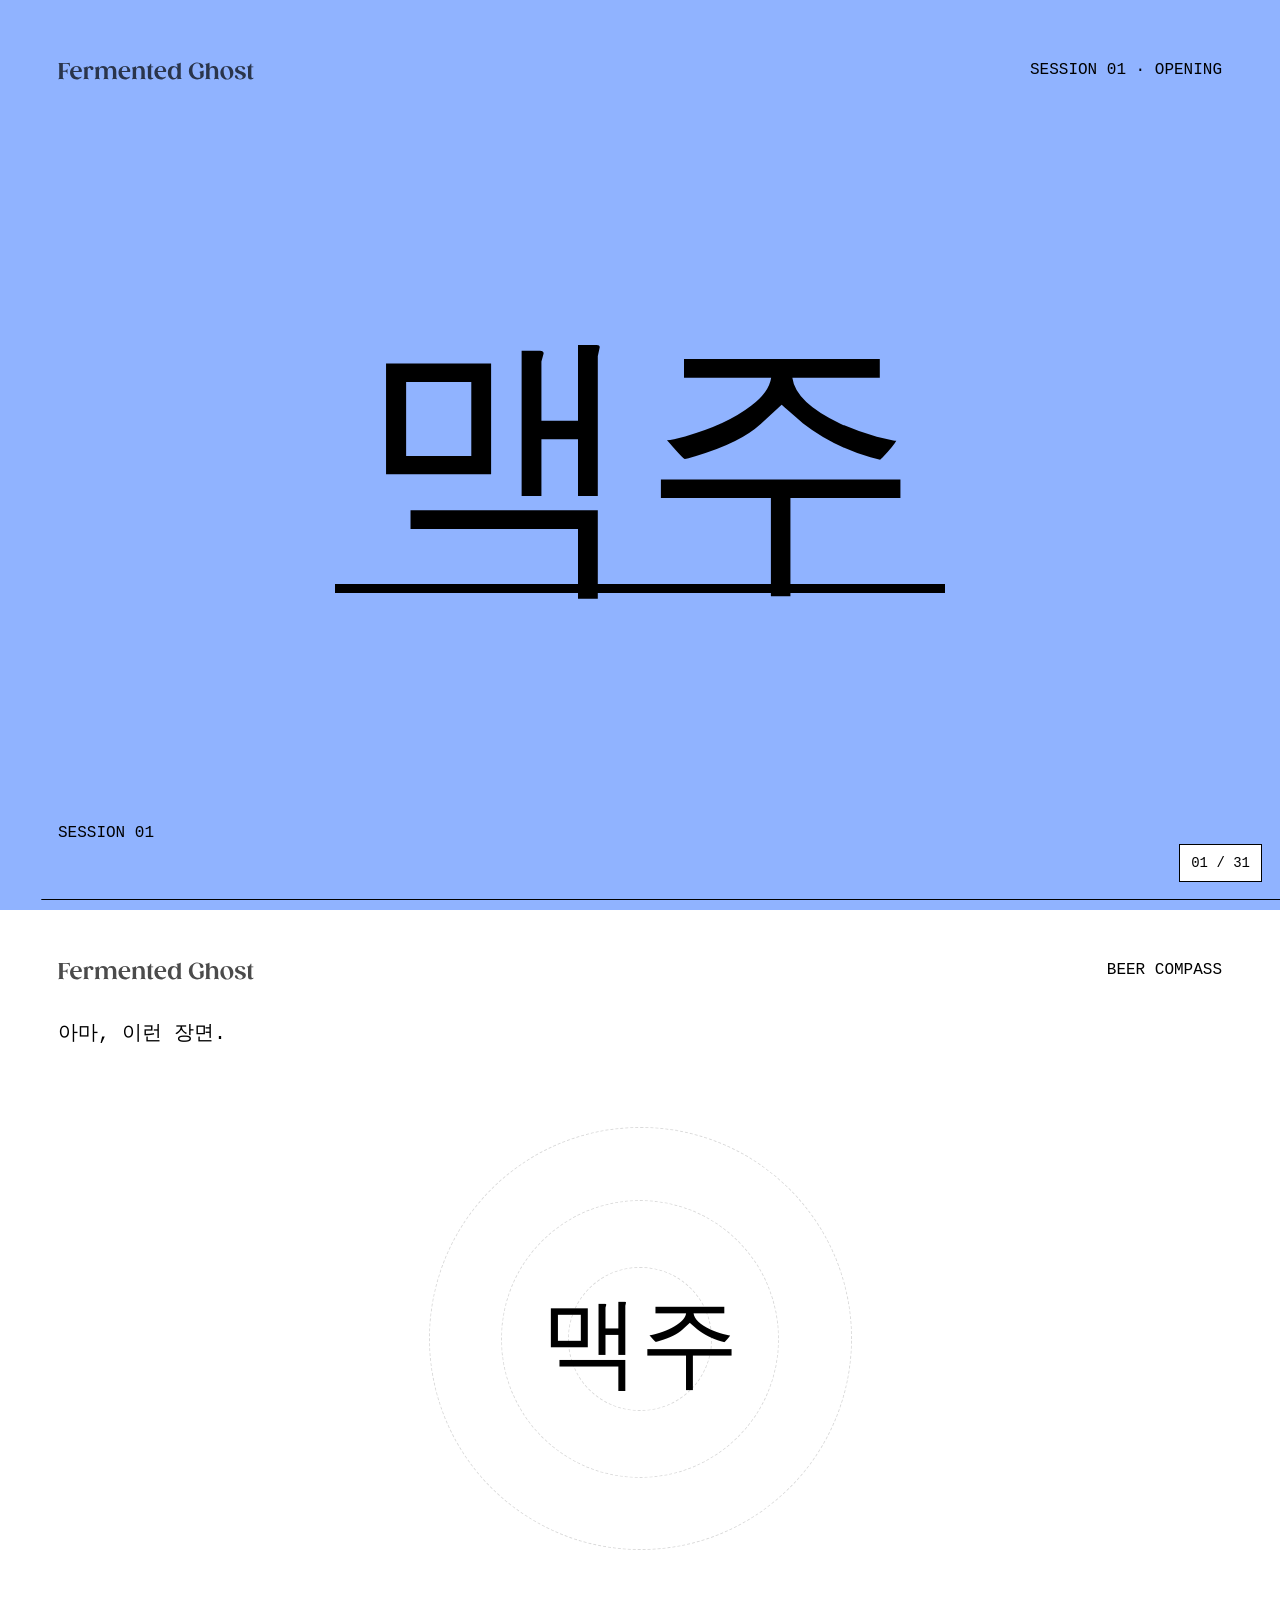
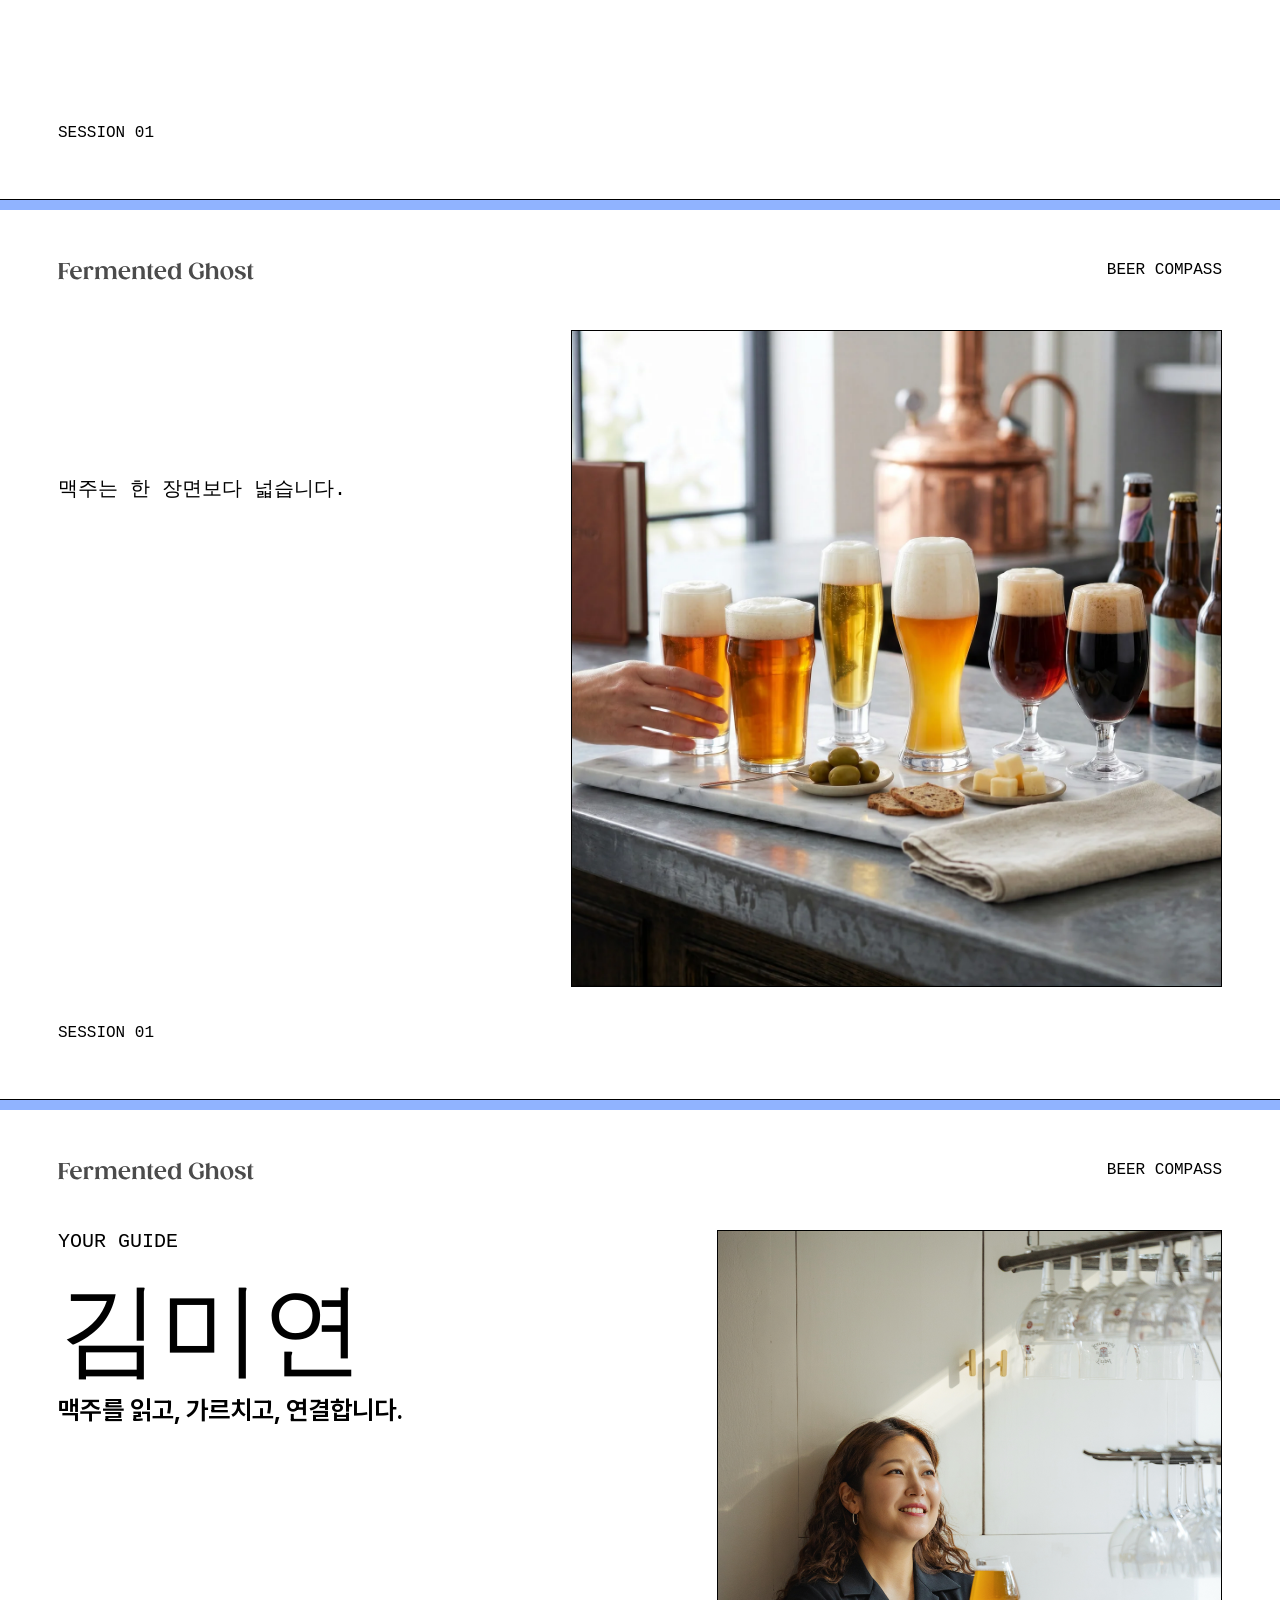
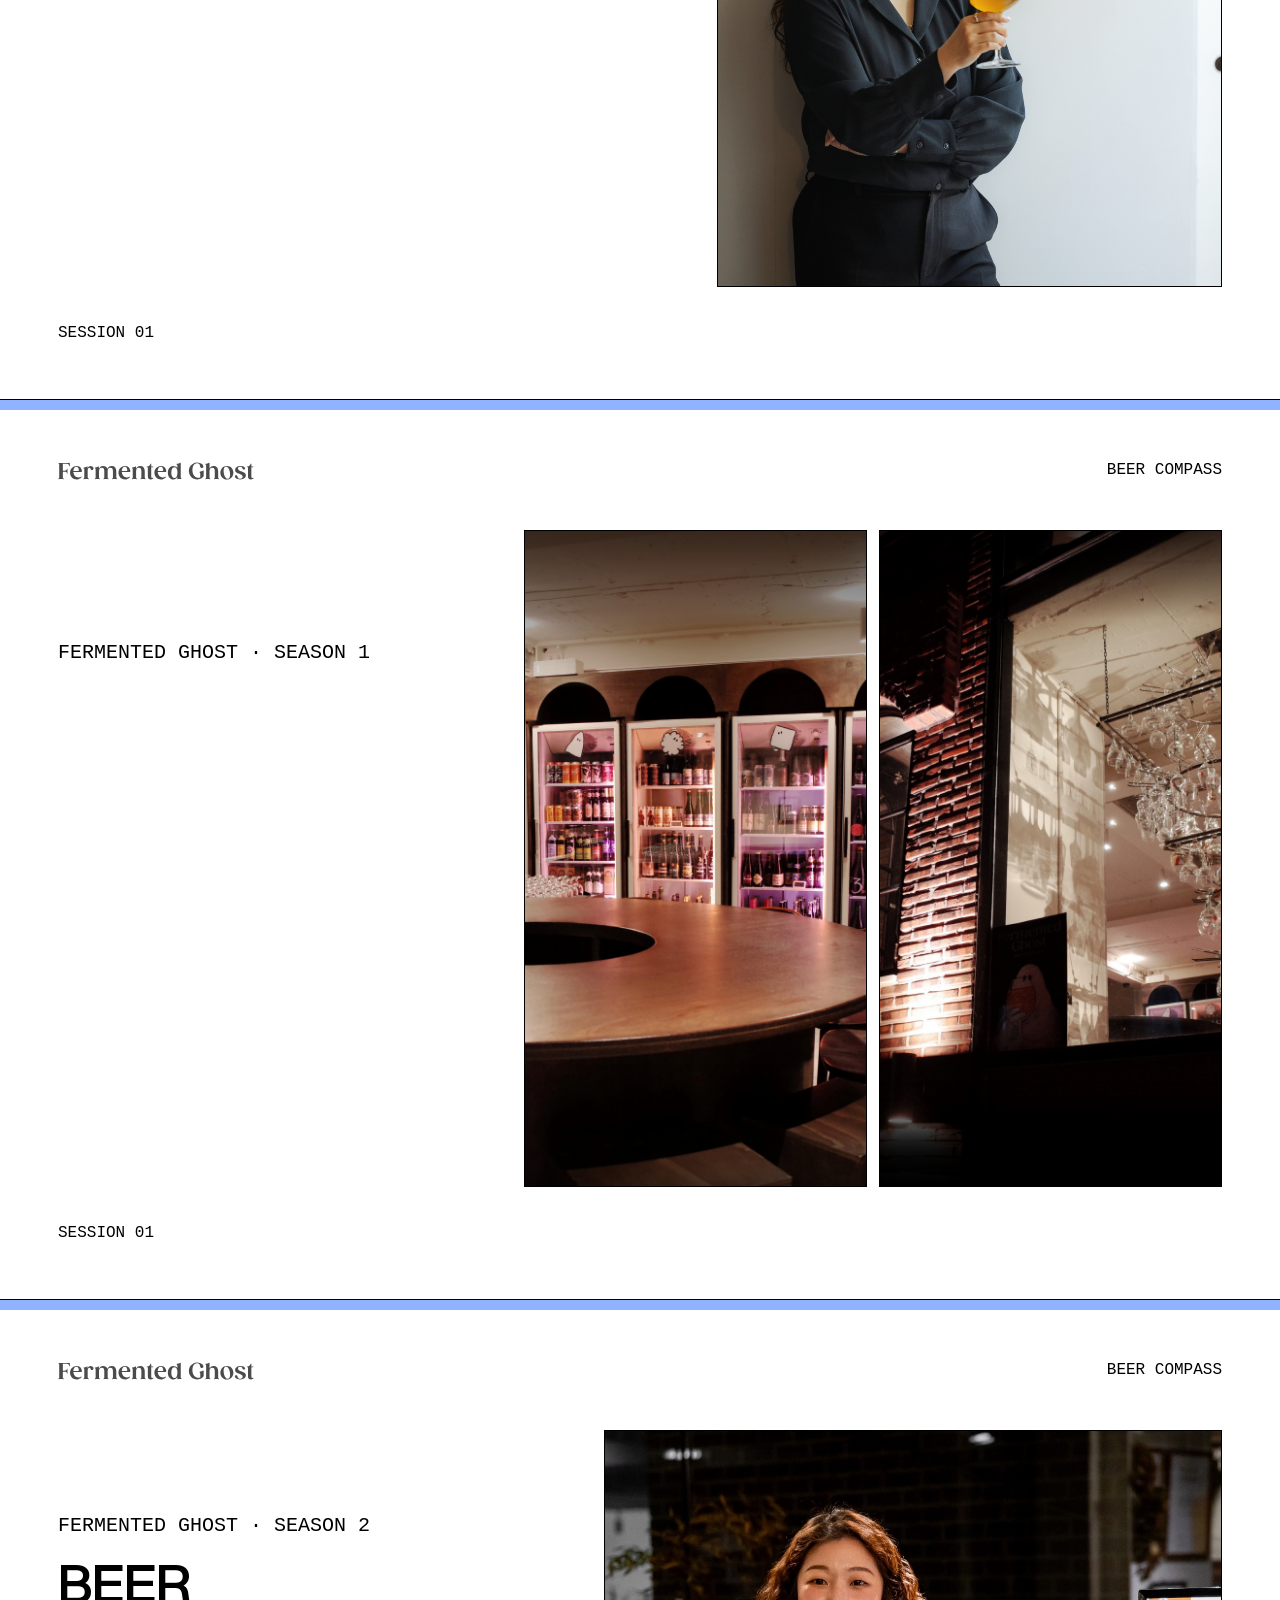
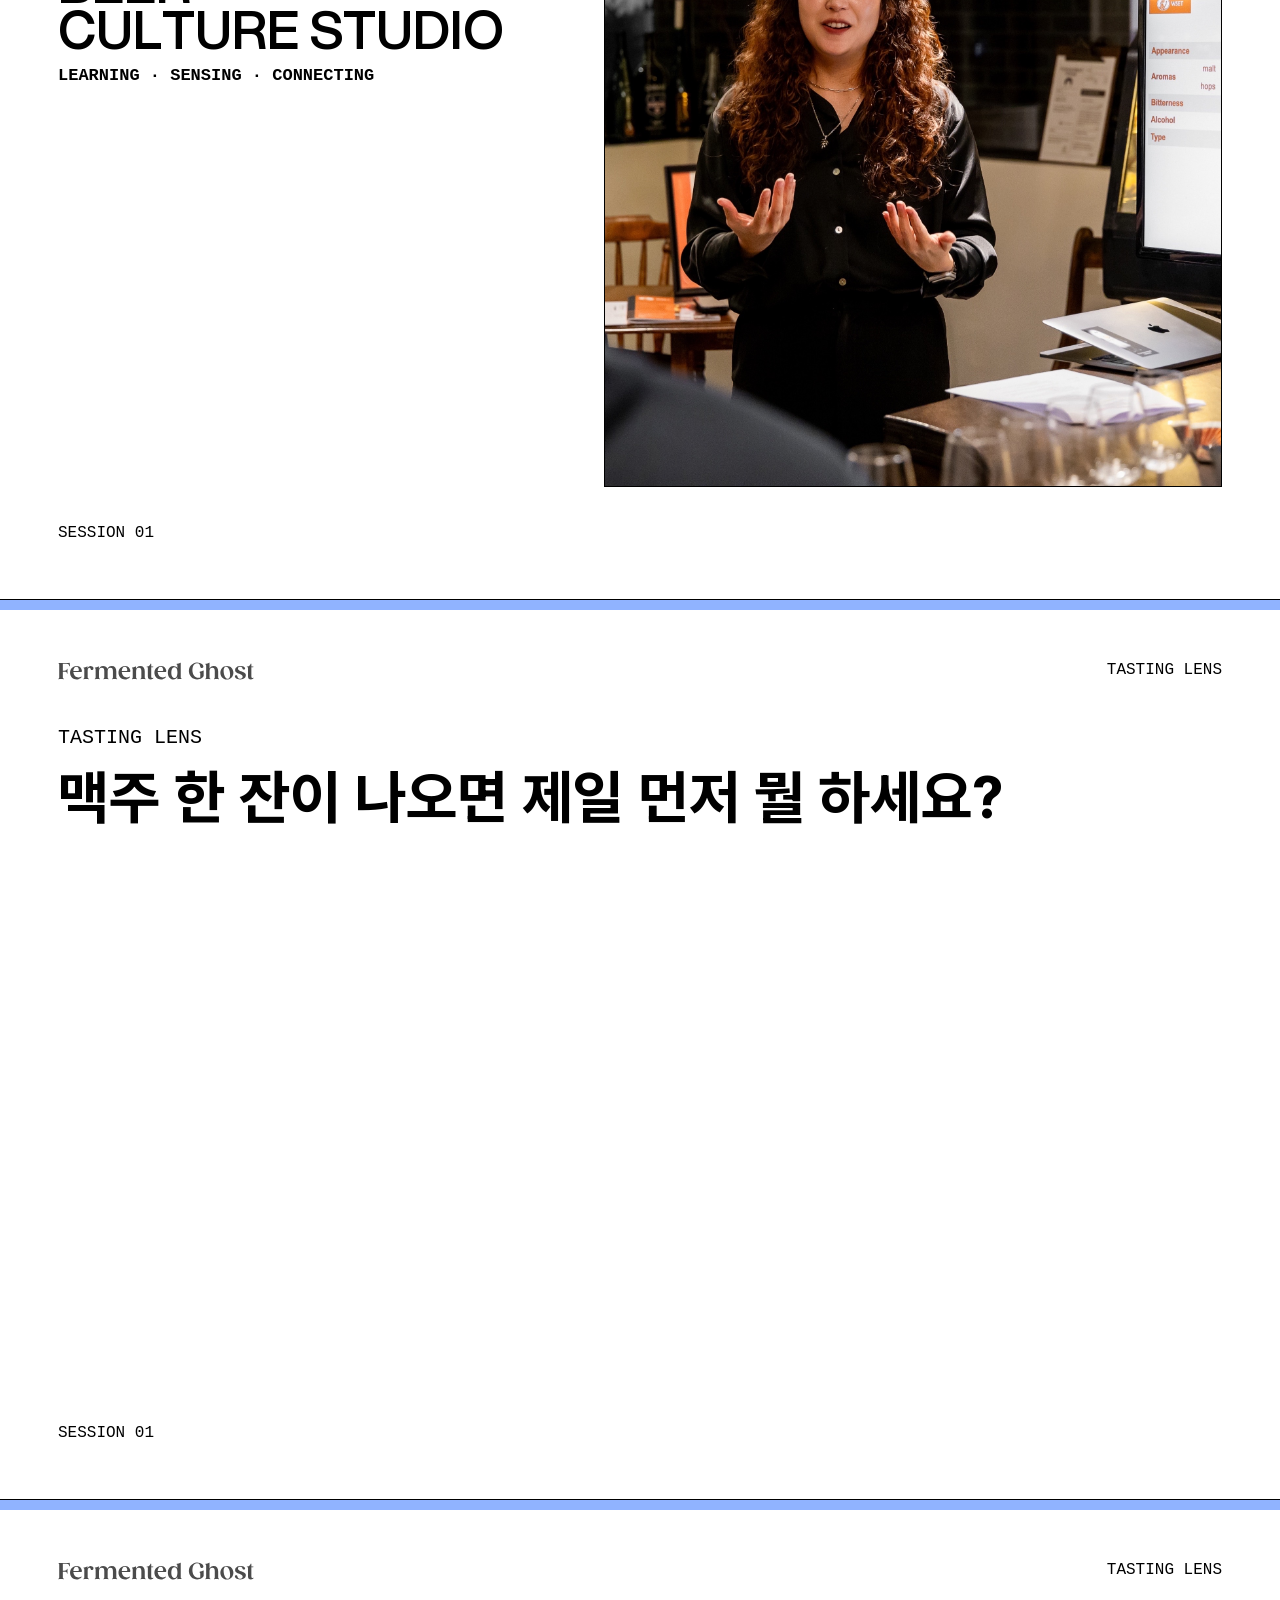
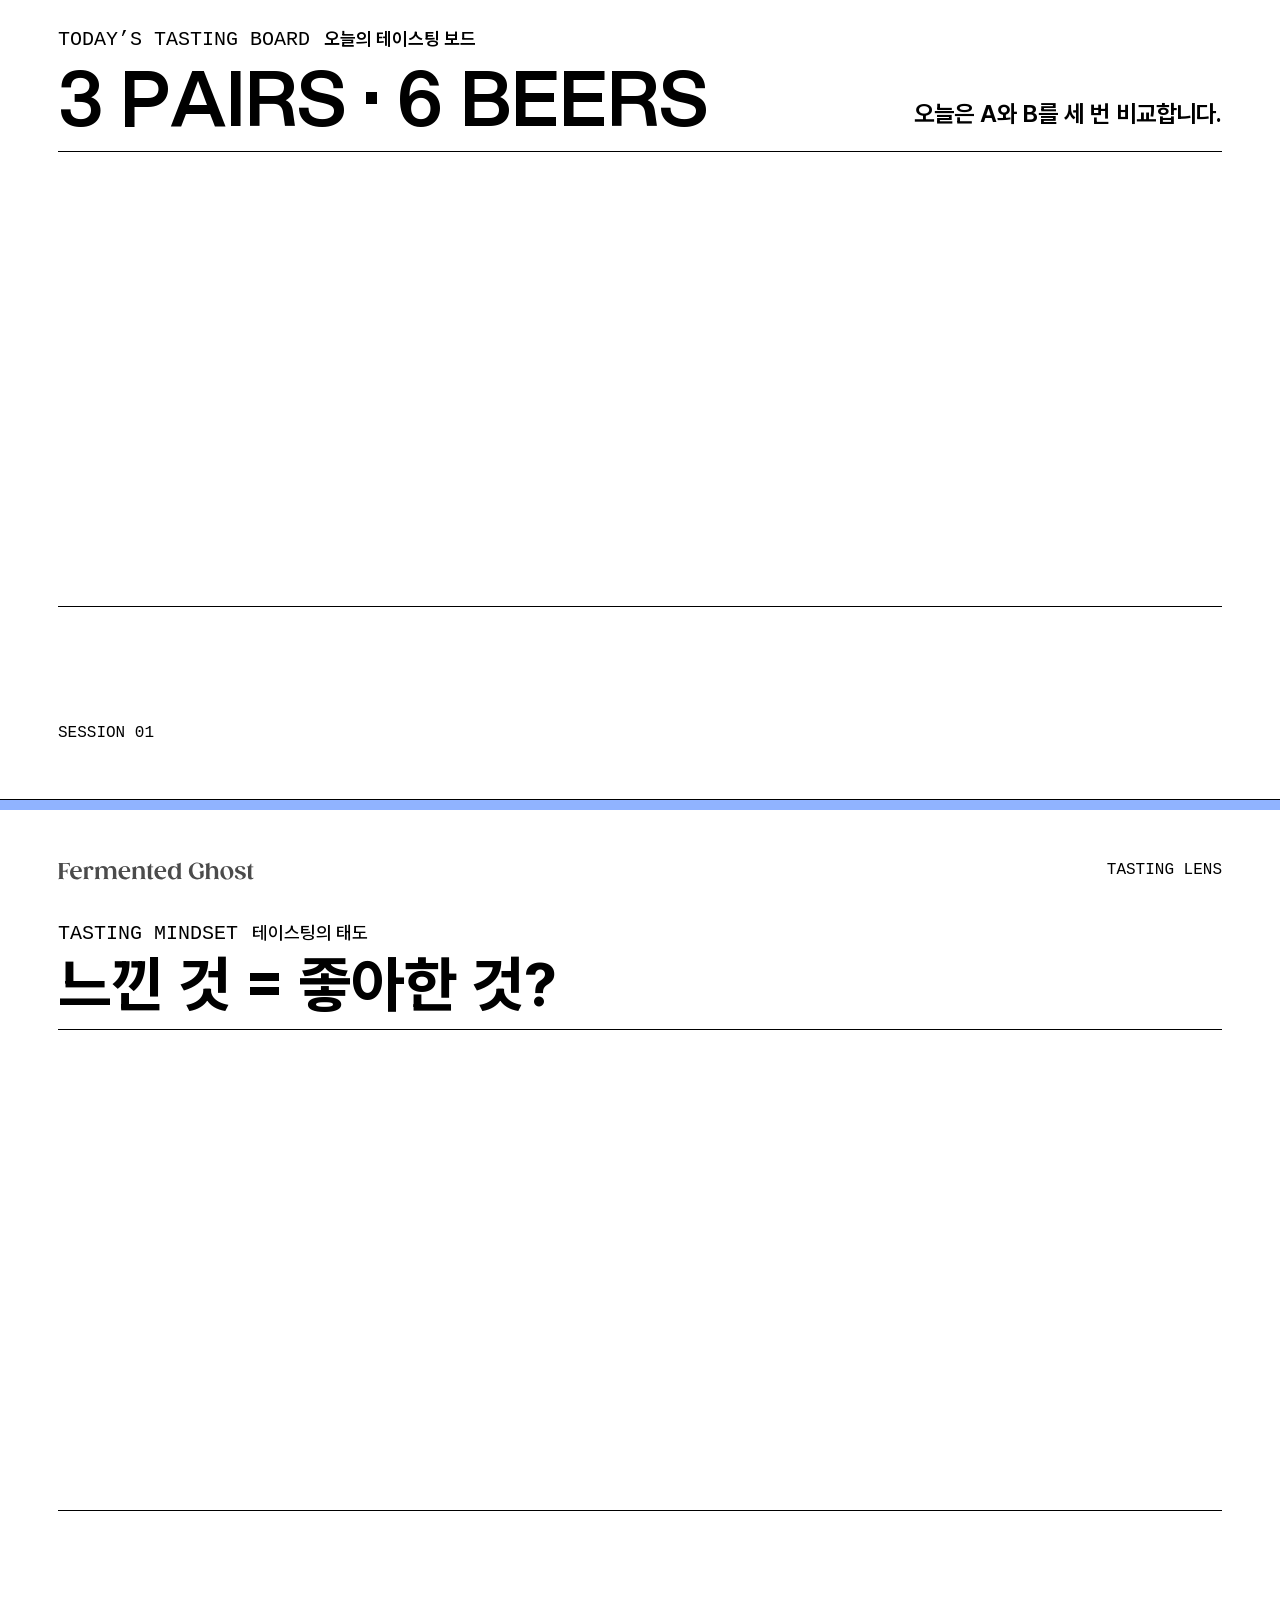
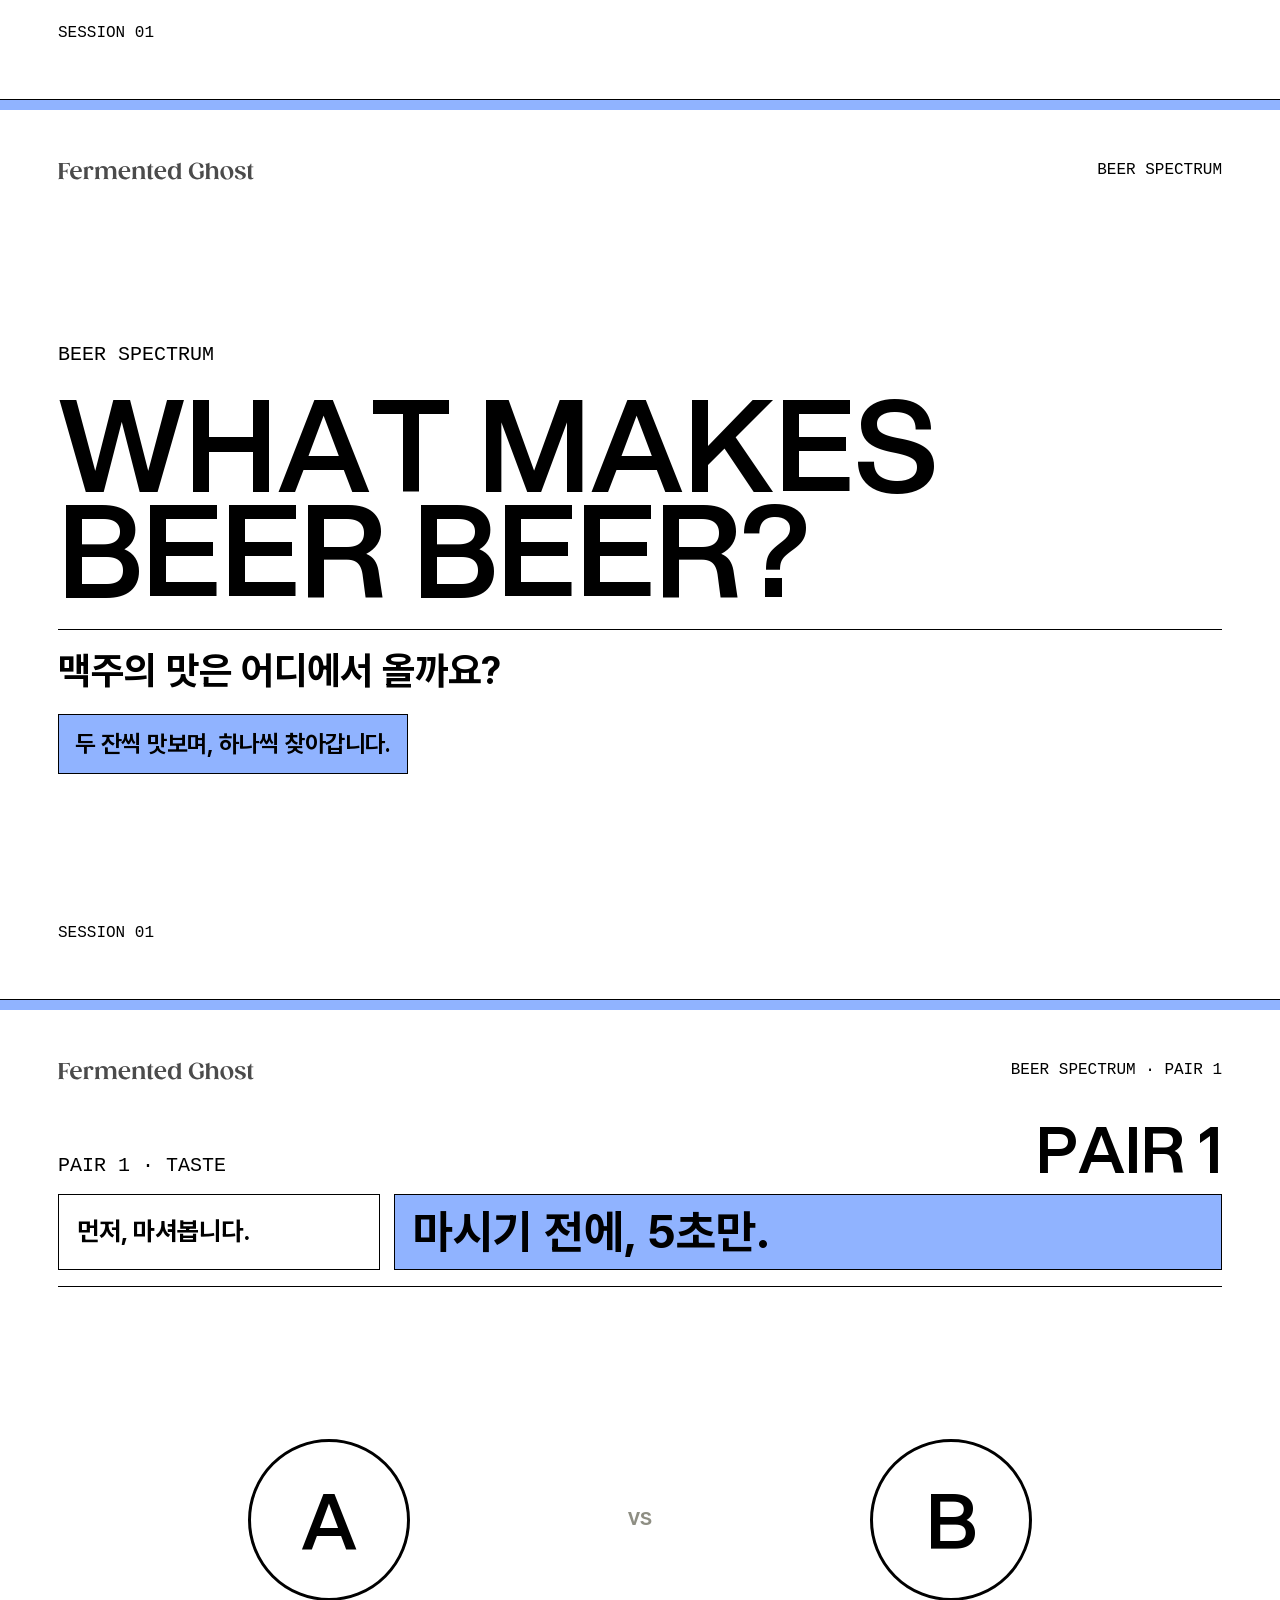
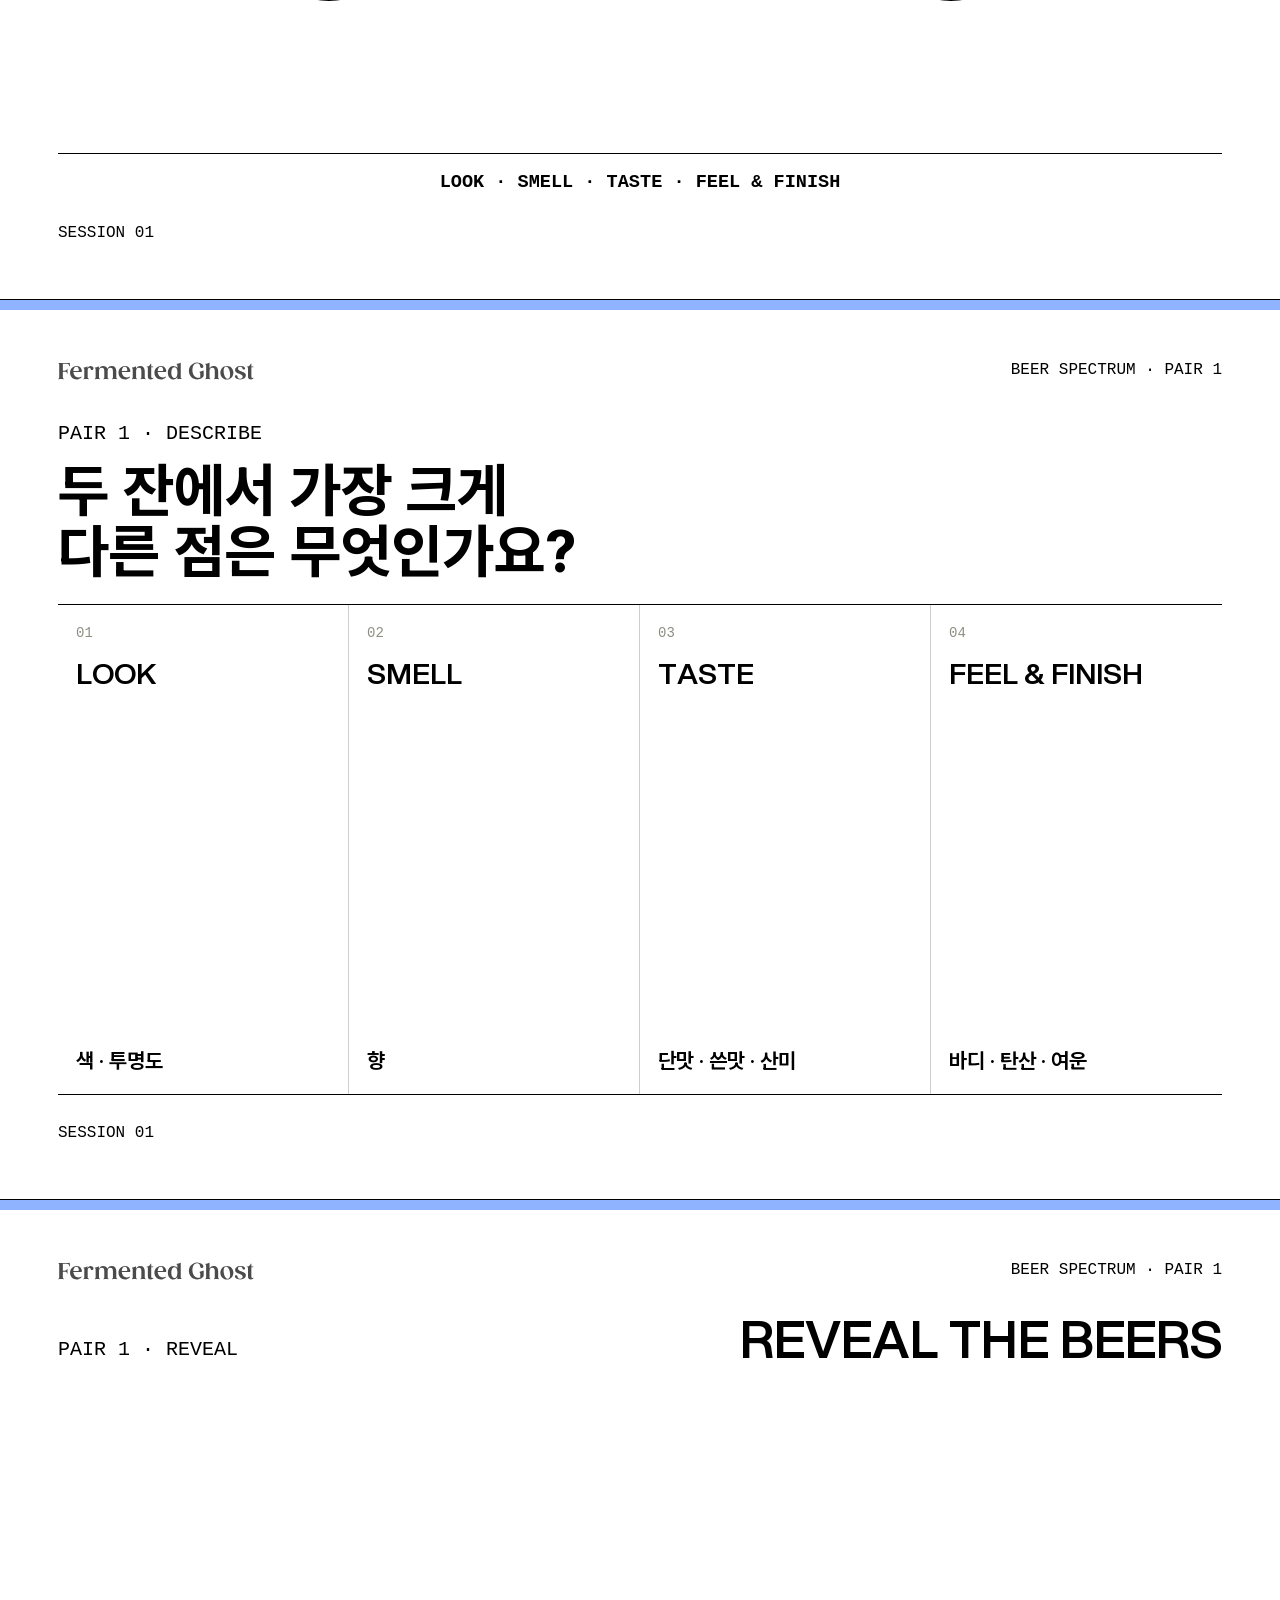
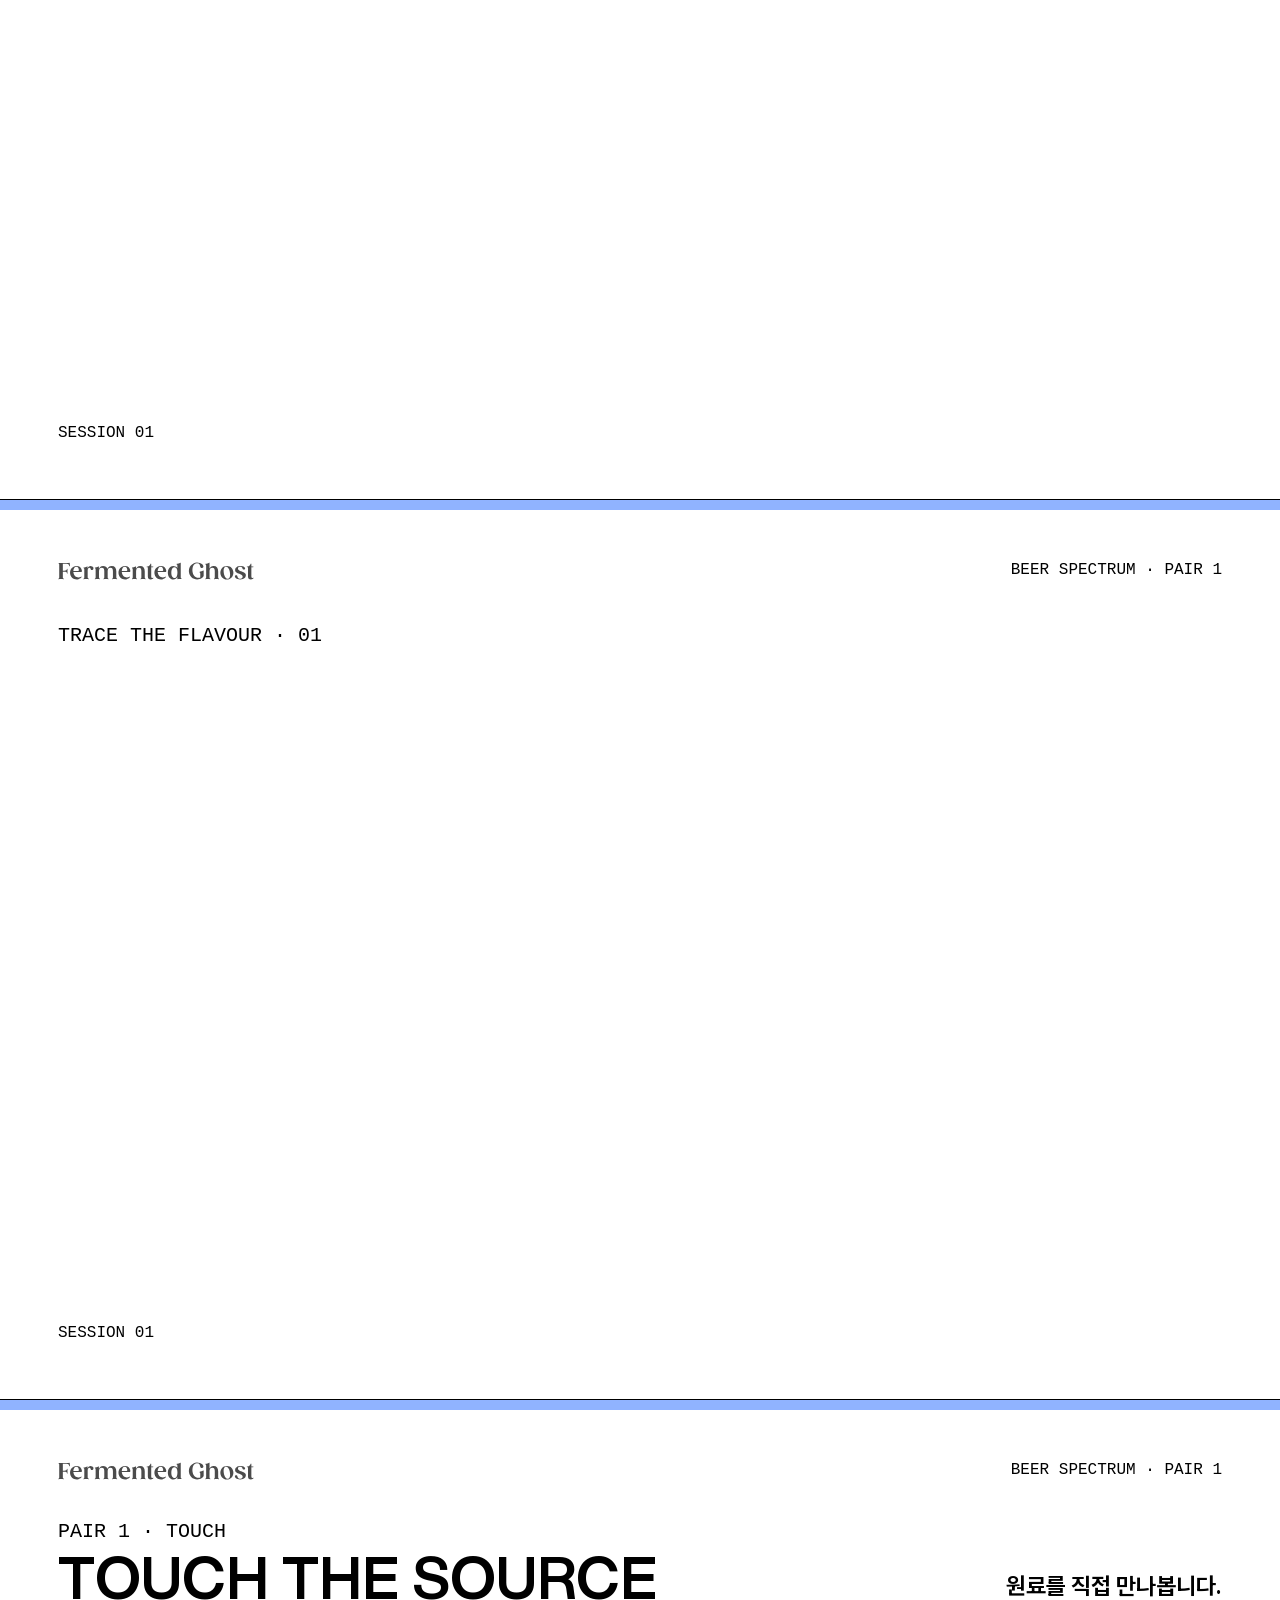
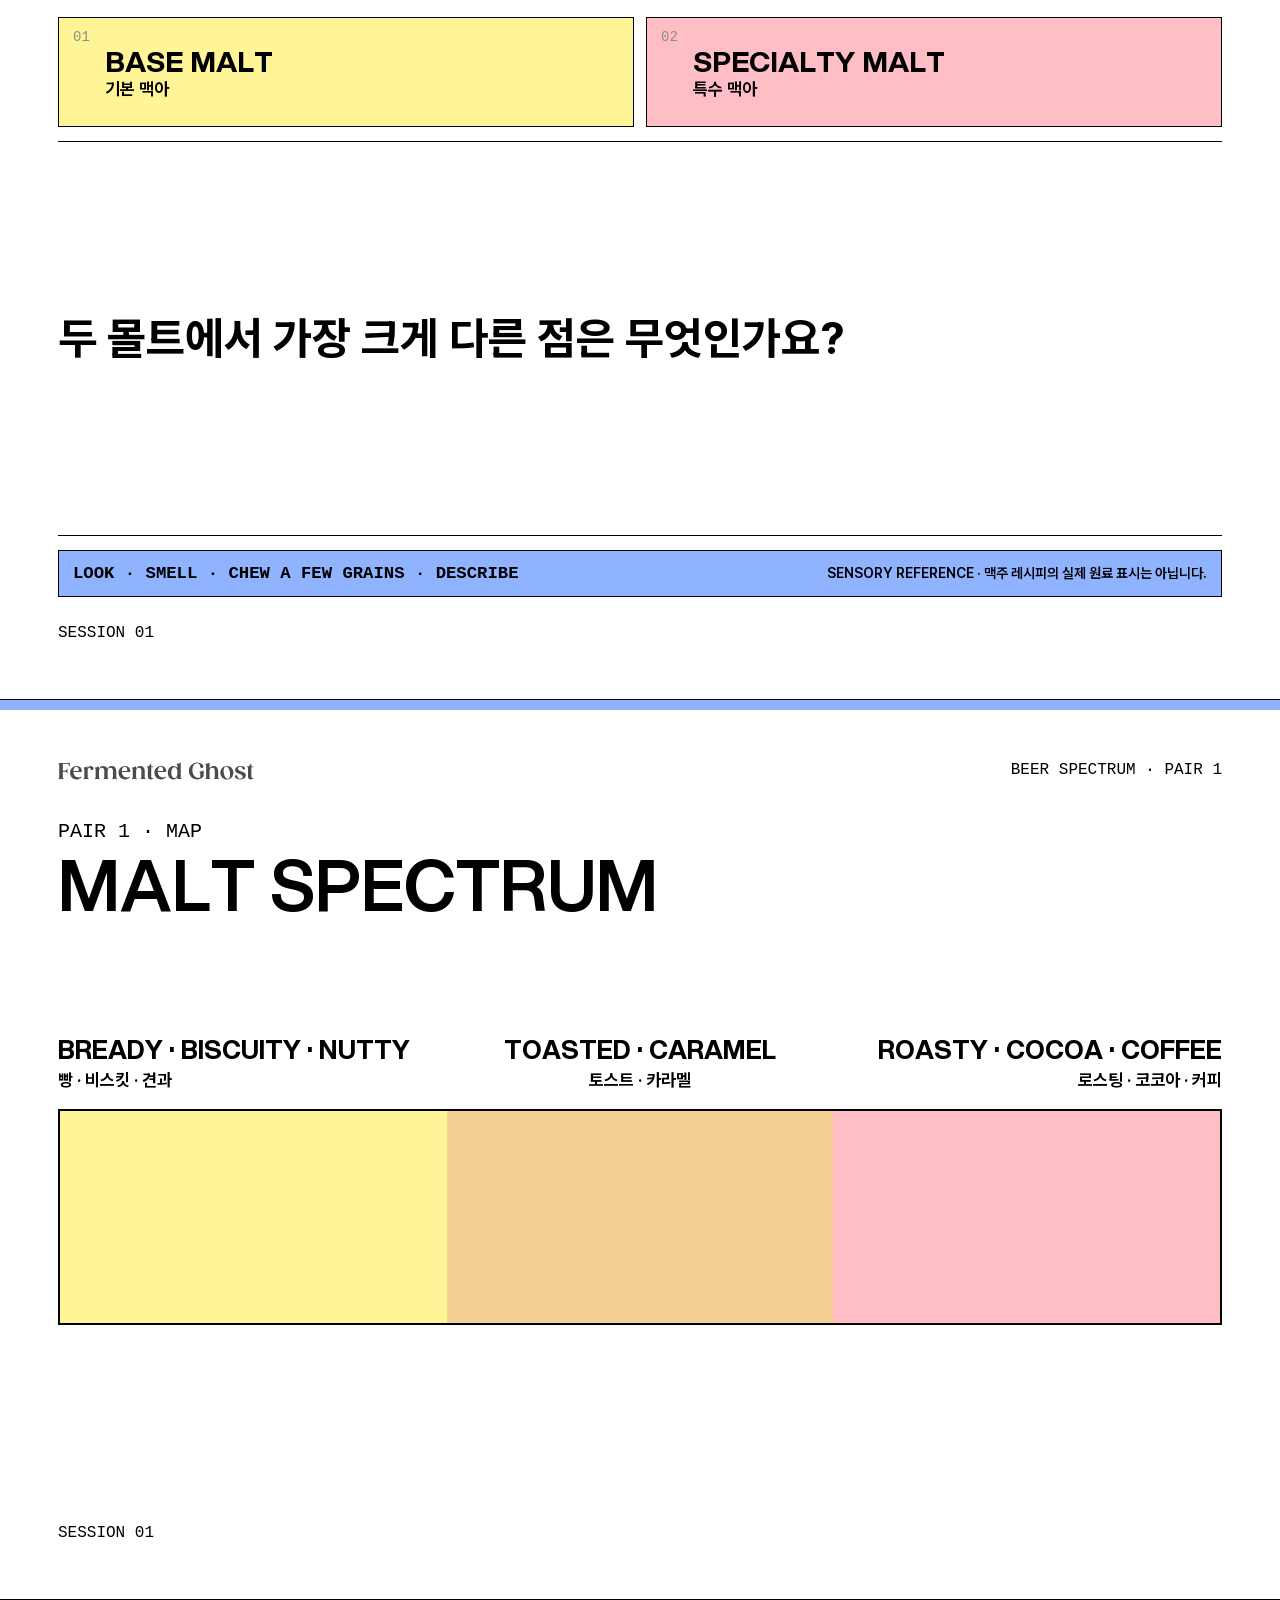
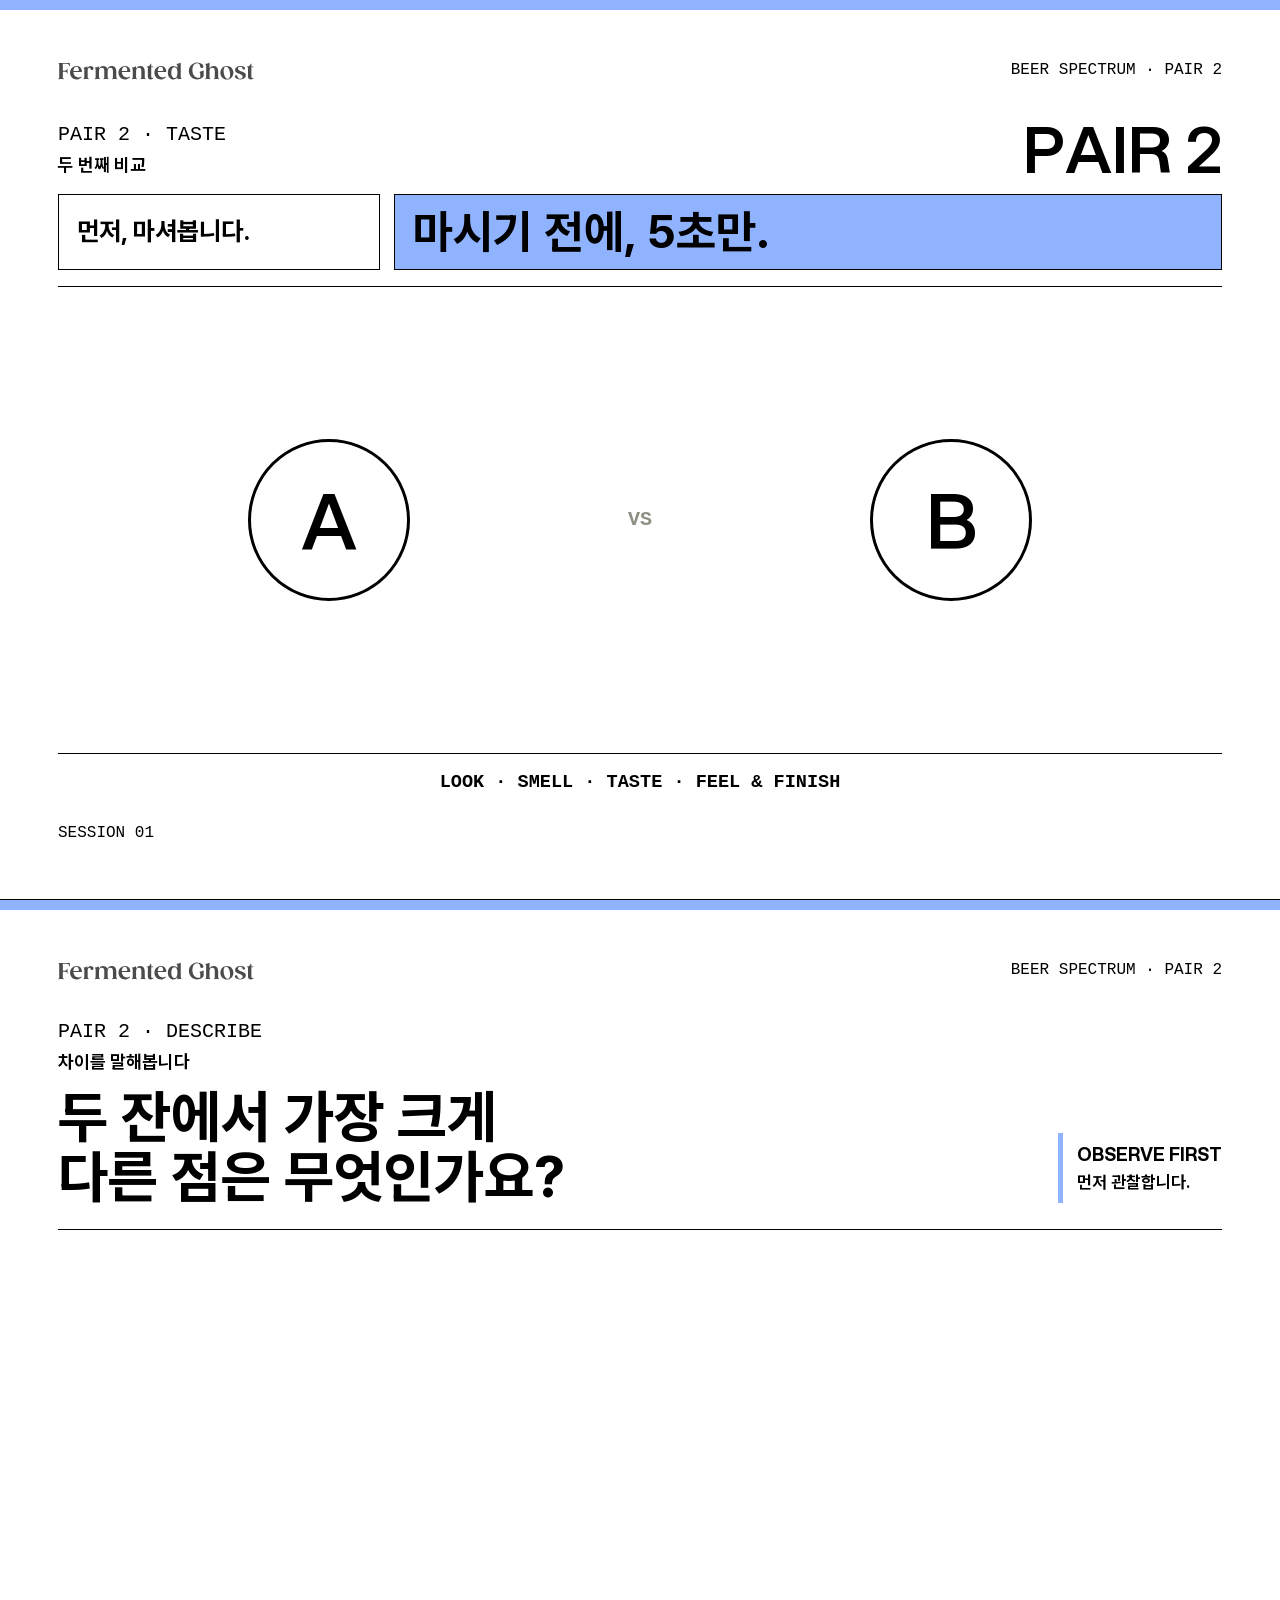
==== polytech-01/index.html @ 95a9b970 "Publish Polytech Session 01 slides" ====
<!doctype html>
<html lang="ko">
  <head>
    <meta charset="utf-8">
    <meta name="viewport" content="width=device-width, initial-scale=1">
    <title>Session 01 Beer Compass</title>
    <link rel="stylesheet" href="../polytech-assets/slides.css?v=20260823-36">
  </head>
  <body style="--slide-accent: var(--culture-bacteria-blue); --slide-soft: var(--culture-pale-lab-blue);">
    <main class="deck-shell">
      <section class="slide cold-open-slide" id="S01" aria-label="맥주 — Session 1 cold open">
        <header class="slide-header">
          <span class="slide-brand">Fermented Ghost</span>
          <span>Session 01 · Opening</span>
        </header>
        <div class="slide-body cold-open-layout">
          <h1 class="type-display cold-open-word">맥주</h1>
        </div>
        <footer class="slide-footer">
          <span>Session 01</span>
        </footer>
      </section>

      <section class="slide association-map-slide" id="S02" data-sequence-reveal data-reveal-count="4">
        <header class="slide-header">
          <span class="slide-brand">Fermented Ghost</span>
          <span>Beer Compass</span>
        </header>
        <div class="slide-body association-map-layout">
          <p class="eyebrow">아마, 이런 장면.</p>
          <div class="association-map" role="group" aria-label="익숙한 맥주의 연상 지도">
            <div class="association-boundary" aria-hidden="true"></div>
            <strong class="association-center">맥주</strong>
            <span class="association-word word-weight-5 word-ring-1 word-position-1-1" data-reveal-step="1">차갑다</span>
            <span class="association-word word-weight-5 word-ring-1 word-position-1-2" data-reveal-step="1">황금색</span>
            <span class="association-word word-weight-5 word-ring-1 word-position-1-3" data-reveal-step="1">투명하다</span>
            <span class="association-word word-weight-3 word-ring-2 word-position-2-1" data-reveal-step="2">시원하다</span>
            <span class="association-word word-weight-3 word-ring-2 word-position-2-2" data-reveal-step="2">거품</span>
            <span class="association-word word-weight-3 word-ring-2 word-position-2-3" data-reveal-step="2">치킨</span>
            <span class="association-word word-weight-3 word-ring-2 word-position-2-4" data-reveal-step="2">회식</span>
            <span class="association-word word-weight-3 word-ring-2 word-position-2-5" data-reveal-step="2">건배</span>
            <span class="association-word word-weight-1 word-ring-3 word-position-3-1" data-reveal-step="3">여름밤</span>
            <span class="association-word word-weight-1 word-ring-3 word-position-3-2" data-reveal-step="3">퇴근 후</span>
            <span class="association-word word-weight-1 word-ring-3 word-position-3-3" data-reveal-step="3">친구</span>
            <span class="association-word word-weight-1 word-ring-3 word-position-3-4" data-reveal-step="3">편의점</span>
            <span class="association-word word-weight-1 word-ring-3 word-position-3-5" data-reveal-step="3">야구장</span>
            <span class="association-word word-weight-1 word-ring-3 word-position-3-6" data-reveal-step="3">삼겹살</span>
          </div>
          <p class="association-final" data-reveal-step="4">맞습니다. 이것도 맥주입니다.</p>
        </div>
        <footer class="slide-footer">
          <span>Session 01</span>
        </footer>
      </section>

      <section class="slide world-expansion-slide" id="S03" data-sequence-reveal data-reveal-count="2">
        <header class="slide-header">
          <span class="slide-brand">Fermented Ghost</span>
          <span>Beer Compass</span>
        </header>
        <div class="slide-body world-expansion-layout">
          <div class="world-expansion-copy">
            <p class="eyebrow world-reveal" data-reveal-step="0">맥주는 한 장면보다 넓습니다.</p>
            <h2 class="type-display world-expansion-headline world-reveal" data-reveal-step="1">3 PAIRS ·<br>6 BEERS ·<br>1 MAP</h2>
            <p class="world-expansion-body world-reveal" data-reveal-step="2">오늘, 여섯 잔으로 그 세계의 입구를 엽니다.</p>
          </div>
          <figure class="world-expansion-photo world-reveal" data-reveal-step="0">
            <img src="./assets/images/beer-diversity-six-glasses.webp" alt="색과 투명도, 거품과 잔 형태가 서로 다른 여섯 잔의 맥주">
          </figure>
        </div>
        <footer class="slide-footer">
          <span>Session 01</span>
        </footer>
      </section>

      <section class="slide profile-story-slide" id="S04" data-sequence-reveal data-reveal-count="2">
        <header class="slide-header">
          <span class="slide-brand">Fermented Ghost</span>
          <span>Beer Compass</span>
        </header>
        <div class="slide-body profile-story-layout">
          <div class="profile-story-copy">
            <p class="eyebrow story-reveal" data-reveal-step="0">YOUR GUIDE</p>
            <h2 class="type-display profile-story-name story-reveal" data-reveal-step="0">김미연</h2>
            <p class="profile-story-body story-reveal" data-reveal-step="0">맥주를 읽고, 가르치고, 연결합니다.</p>
            <p class="profile-progression story-reveal" data-reveal-step="1">TASTE → TEACH → JUDGE → BUILD</p>
            <div class="profile-roles">
              <div class="profile-role story-reveal" data-reveal-step="1"><span>01</span><div><strong>KOREAN BEER SOMMELIER CHAMPION</strong><small>대한민국 비어 소믈리에 챔피언</small></div></div>
              <div class="profile-role story-reveal" data-reveal-step="1"><span>02</span><div><strong>BEER EDUCATOR</strong><small>맥주 전문 교육자</small></div></div>
              <div class="profile-role story-reveal" data-reveal-step="1"><span>03</span><div><strong>BEER COMPETITION JUDGE</strong><small>국제 맥주대회 심사위원</small></div></div>
              <div class="profile-role profile-role-founder story-reveal" data-reveal-step="2"><span>04</span><div><strong>FOUNDER, FERMENTED GHOST</strong><small>퍼멘티드 고스트 설립자 · 대표</small></div></div>
            </div>
          </div>
          <figure class="profile-story-photo story-reveal" data-reveal-step="0">
            <img src="./assets/images/mionie-your-guide.jpg" alt="맥주잔을 들고 Fermented Ghost 공간에 선 김미연">
          </figure>
        </div>
        <footer class="slide-footer">
          <span>Session 01</span>
        </footer>
      </section>

      <section class="slide brand-season-one-slide" id="S05" data-sequence-reveal data-reveal-count="2">
        <header class="slide-header">
          <span class="slide-brand">Fermented Ghost</span>
          <span>Beer Compass</span>
        </header>
        <div class="slide-body season-one-layout">
          <div class="season-one-copy">
            <p class="eyebrow story-reveal" data-reveal-step="0">FERMENTED GHOST · SEASON 1</p>
            <h2 class="type-display season-headline story-reveal" data-reveal-step="1">BEER<br>TASTING BAR</h2>
            <p class="season-one-body story-reveal" data-reveal-step="1">We curated beer experiences.</p>
            <div class="season-one-details story-reveal" data-reveal-step="2">
              <p class="season-connection-line">한 잔을 감각 · 상황 · 사람과 연결했습니다.</p>
              <div class="season-programs">
                <div class="season-program"><strong>TASTING COURSE</strong><span>테이스팅 코스</span></div>
                <div class="season-program"><strong>STORYTELLING</strong><span>맥주 스토리텔링</span></div>
                <div class="season-program"><strong>COMMUNITY</strong><span>커뮤니티 경험</span></div>
              </div>
            </div>
          </div>
          <div class="season-one-gallery story-reveal" data-reveal-step="0">
            <figure class="season-one-main-photo"><img src="./assets/images/fermented-ghost-season-1-interior.png" alt="성수동 Fermented Ghost 비어 테이스팅 바의 내부 공간"></figure>
            <figure class="season-one-sub-photo"><img src="./assets/images/fermented-ghost-season-1-exterior.png" alt="성수동 Fermented Ghost 비어 테이스팅 바의 외부 전경"></figure>
          </div>
        </div>
        <footer class="slide-footer">
          <span>Session 01</span>
        </footer>
      </section>

      <section class="slide brand-season-two-slide" id="S06" data-sequence-reveal data-reveal-count="3">
        <header class="slide-header">
          <span class="slide-brand">Fermented Ghost</span>
          <span>Beer Compass</span>
        </header>
        <div class="slide-body season-two-layout">
          <div class="season-two-copy">
            <p class="eyebrow story-reveal" data-reveal-step="0">FERMENTED GHOST · SEASON 2</p>
            <h2 class="type-display season-headline story-reveal" data-reveal-step="0">BEER<br>CULTURE STUDIO</h2>
            <p class="season-two-body story-reveal" data-reveal-step="0">LEARNING · SENSING · CONNECTING</p>
            <div class="season-axes">
              <div class="season-axis season-axis-1 story-reveal" data-reveal-step="1"><span>01</span><div><strong>BEER EDUCATION</strong><small>맥주 전문 교육 과정</small></div></div>
              <div class="season-axis season-axis-2 story-reveal" data-reveal-step="1"><span>02</span><div><strong>SENSORY TRAINING</strong><small>관능 &amp; 감각 훈련</small></div></div>
              <div class="season-axis season-axis-3 story-reveal" data-reveal-step="1"><span>03</span><div><strong>CURATED BEER EXPERIENCES</strong><small>맥주 경험 디자인</small></div></div>
            </div>
            <div class="season-wset story-reveal" data-reveal-step="2"><strong>WSET BEER</strong><span>국제 인증 자격 과정</span></div>
            <div class="season-transition story-reveal" data-reveal-step="3">
              <p>FROM CURATING BEER EXPERIENCES TO BUILDING BEER CULTURE</p>
            </div>
          </div>
          <div class="season-two-visual story-reveal" data-reveal-step="0">
            <figure class="season-two-photo"><img src="./assets/images/fermented-ghost-season-2-learning.jpg" alt="Fermented Ghost 공간에서 맥주 감각 교육을 진행하는 김미연과 수강생들"></figure>
            <figure class="season-two-inset story-reveal" data-reveal-step="2"><img src="./assets/images/fermented-ghost-wset-tasting-mat.jpg" alt="Fermented Ghost 시음 매트 위에 놓인 WSET Beer 테이스팅 글라스"></figure>
          </div>
        </div>
        <footer class="slide-footer">
          <span>Session 01</span>
        </footer>
      </section>

      <section class="slide tasting-lens-slide" id="S07" data-sequence-reveal data-reveal-count="7">
        <header class="slide-header">
          <span class="slide-brand">Fermented Ghost</span>
          <span>Tasting Lens</span>
        </header>
        <div class="slide-body tasting-lens-layout">
          <div class="tasting-lens-question">
            <p class="eyebrow story-reveal" data-reveal-step="0">TASTING LENS</p>
            <h2 class="tasting-lens-headline story-reveal" data-reveal-step="0">맥주 한 잔이 나오면 제일 먼저 뭘 하세요?</h2>
          </div>
          <div class="slow-down-message">
            <p class="slow-down-response story-reveal" data-reveal-step="1">마십니다.</p>
            <p class="type-display slow-down-memory story-reveal" data-reveal-step="2">마시기 전에, 5초만.</p>
          </div>
          <div class="tasting-framework">
            <div class="tasting-framework-steps">
              <div class="tasting-framework-step story-reveal" data-reveal-step="3"><span>01</span><strong>LOOK</strong><p>색 · 투명도 · 거품</p></div>
              <div class="tasting-framework-step story-reveal" data-reveal-step="4"><span>02</span><strong>SMELL</strong><p>어떤 향이 떠오르는가</p></div>
              <div class="tasting-framework-step story-reveal" data-reveal-step="5"><span>03</span><strong>TASTE</strong><p>단맛 · 쓴맛 · 산미 · 풍미</p></div>
              <div class="tasting-framework-step story-reveal" data-reveal-step="6"><span>04</span><strong>FEEL &amp; FINISH</strong><p>탄산 · 바디 · 여운</p></div>
            </div>
            <div class="tasting-framework-final story-reveal" data-reveal-step="7"><span>LOOK + SMELL + TASTE + FEEL &amp; FINISH</span><strong>= FLAVOR · 풍미</strong></div>
          </div>
        </div>
        <footer class="slide-footer">
          <span>Session 01</span>
        </footer>
      </section>

      <section class="slide tasting-board-slide" id="S08" data-sequence-reveal data-reveal-count="4">
        <header class="slide-header">
          <span class="slide-brand">Fermented Ghost</span>
          <span>Tasting Lens</span>
        </header>
        <div class="slide-body tasting-board-layout">
          <div class="tasting-board-heading story-reveal" data-reveal-step="0">
            <div class="tasting-board-eyebrow"><p class="eyebrow">TODAY’S TASTING BOARD</p><span>오늘의 테이스팅 보드</span></div>
            <h2 class="type-display tasting-board-headline">3 PAIRS · 6 BEERS</h2>
            <p class="tasting-board-body">오늘은 A와 B를 세 번 비교합니다.</p>
          </div>
          <div class="tasting-board story-reveal" data-reveal-step="0">
            <div class="tasting-board-row story-reveal" data-reveal-step="1">
              <strong class="tasting-board-pair">PAIR 1</strong>
              <div class="tasting-board-sample"><span>A</span></div>
              <span class="tasting-board-vs">VS</span>
              <div class="tasting-board-sample"><span>B</span></div>
            </div>
            <div class="tasting-board-row story-reveal" data-reveal-step="2">
              <strong class="tasting-board-pair">PAIR 2</strong>
              <div class="tasting-board-sample"><span>A</span></div>
              <span class="tasting-board-vs">VS</span>
              <div class="tasting-board-sample"><span>B</span></div>
            </div>
            <div class="tasting-board-row story-reveal" data-reveal-step="3">
              <strong class="tasting-board-pair">PAIR 3</strong>
              <div class="tasting-board-sample"><span>A</span></div>
              <span class="tasting-board-vs">VS</span>
              <div class="tasting-board-sample"><span>B</span></div>
            </div>
          </div>
          <p class="tasting-board-key story-reveal" data-reveal-step="4">세 번의 비교, 같은 질문.</p>
        </div>
        <footer class="slide-footer">
          <span>Session 01</span>
        </footer>
      </section>

      <section class="slide tasting-mindset-slide" id="S09" data-sequence-reveal data-reveal-count="5">
        <header class="slide-header">
          <span class="slide-brand">Fermented Ghost</span>
          <span>Tasting Lens</span>
        </header>
        <div class="slide-body tasting-mindset-layout">
          <div class="mindset-heading story-reveal" data-reveal-step="0">
            <div class="mindset-eyebrow"><p class="eyebrow">TASTING MINDSET</p><span>테이스팅의 태도</span></div>
            <div class="mindset-equation" aria-live="polite">
              <h2 class="mindset-equation-equal">느낀 것 = 좋아한 것?</h2>
              <h2 class="mindset-equation-not">느낀 것 ≠ 좋아한 것</h2>
            </div>
          </div>
          <div class="mindset-columns">
            <article class="mindset-column mindset-column-1 story-reveal" data-reveal-step="2">
              <span>01</span><strong>OBSERVE</strong><small>관찰</small>
              <h3><span class="mindset-quote" aria-hidden="true">“</span>무엇이 다르게 느껴졌나요?<span class="mindset-quote" aria-hidden="true">”</span></h3><p>B가 A보다 향이 더 강하게 느껴진다.</p>
            </article>
            <article class="mindset-column mindset-column-2 story-reveal" data-reveal-step="3">
              <span>02</span><strong>INFER</strong><small>추정</small>
              <h3><span class="mindset-quote" aria-hidden="true">“</span>왜 그럴까요?<span class="mindset-quote" aria-hidden="true">”</span></h3><p>원료나 만드는 방식의 차이일 수 있다.</p>
            </article>
            <article class="mindset-column mindset-column-3 story-reveal" data-reveal-step="4">
              <span>03</span><strong>PREFER</strong><small>선호</small>
              <h3><span class="mindset-quote" aria-hidden="true">“</span>나는 어느 쪽이 더 좋나요?<span class="mindset-quote" aria-hidden="true">”</span></h3><p>나는 A가 더 좋다.</p>
            </article>
          </div>
          <div class="mindset-memory story-reveal" data-reveal-step="5"><strong>좋아하지 않아도, 잘 볼 수 있습니다.</strong><span>먼저 관찰하고 → 이유를 생각하고 → 마지막에 취향을 말합니다.</span></div>
        </div>
        <footer class="slide-footer">
          <span>Session 01</span>
        </footer>
      </section>

      <section class="slide section-question-slide" id="S10">
        <header class="slide-header">
          <span class="slide-brand">Fermented Ghost</span>
          <span>Beer Spectrum</span>
        </header>
        <div class="slide-body section-question-layout">
          <p class="eyebrow">BEER SPECTRUM</p>
          <h2 class="type-display section-question-headline">WHAT MAKES<br>BEER BEER?</h2>
          <p class="section-question-body">맥주의 맛은 어디에서 올까요?</p>
          <p class="section-question-key">두 잔씩 맛보며, 하나씩 찾아갑니다.</p>
        </div>
        <footer class="slide-footer">
          <span>Session 01</span>
        </footer>
      </section>

      <section class="slide pair-taste-slide" id="S11">
        <header class="slide-header">
          <span class="slide-brand">Fermented Ghost</span>
          <span>Beer Spectrum · Pair 1</span>
        </header>
        <div class="slide-body pair-taste-layout">
          <div class="pair-taste-heading"><div><p class="eyebrow">PAIR 1 · TASTE</p></div><h2 class="type-display">PAIR 1</h2></div>
          <div class="pair-taste-action"><p>먼저, 마셔봅니다.</p><strong>마시기 전에, 5초만.</strong></div>
          <div class="pair-taste-samples" aria-label="A versus B blind tasting comparison">
            <div><span>A</span></div><strong>VS</strong><div><span>B</span></div>
          </div>
          <p class="pair-taste-reminder">LOOK · SMELL · TASTE · FEEL &amp; FINISH</p>
        </div>
        <footer class="slide-footer">
          <span>Session 01</span>
        </footer>
      </section>

      <section class="slide pair-describe-slide" id="S12">
        <header class="slide-header">
          <span class="slide-brand">Fermented Ghost</span>
          <span>Beer Spectrum · Pair 1</span>
        </header>
        <div class="slide-body pair-describe-layout">
          <div><p class="eyebrow">PAIR 1 · DESCRIBE</p><h2 class="pair-describe-headline">두 잔에서 가장 크게<br>다른 점은 무엇인가요?</h2></div>
          <div class="pair-describe-cues">
            <div class="pair-describe-cue pair-describe-cue-1"><span>01</span><strong>LOOK</strong><p>색 · 투명도</p></div>
            <div class="pair-describe-cue pair-describe-cue-2"><span>02</span><strong>SMELL</strong><p>향</p></div>
            <div class="pair-describe-cue pair-describe-cue-3"><span>03</span><strong>TASTE</strong><p>단맛 · 쓴맛 · 산미</p></div>
            <div class="pair-describe-cue pair-describe-cue-4"><span>04</span><strong>FEEL &amp; FINISH</strong><p>바디 · 탄산 · 여운</p></div>
          </div>
        </div>
        <footer class="slide-footer">
          <span>Session 01</span>
        </footer>
      </section>

      <section class="slide beer-product-reveal-slide" id="S13" data-sequence-reveal data-reveal-count="2">
        <header class="slide-header">
          <span class="slide-brand">Fermented Ghost</span>
          <span>Beer Spectrum · Pair 1</span>
        </header>
        <div class="slide-body beer-product-reveal-layout">
          <div class="beer-product-reveal-heading story-reveal" data-reveal-step="0"><p class="eyebrow">PAIR 1 · REVEAL</p><h2 class="type-display">REVEAL THE BEERS</h2></div>
          <div class="beer-product-grid">
            <article class="beer-product-card beer-product-card-a story-reveal" data-package-type="bottle" data-reveal-step="1">
              <span class="beer-product-letter">A</span>
              <figure><img src="./assets/images/beer-reveal-weltenburger-hell.png" alt="Weltenburger Kloster Hell bottle"></figure>
              <div class="beer-product-copy">
                <div class="beer-product-name"><strong>WELTENBURGER KLOSTER HELL</strong><span>벨텐부르크 클로스터 헬</span></div>
                <dl class="beer-product-meta">
                  <div><dt>BREWERY</dt><dd><strong>KLOSTERBRAUEREI WELTENBURG</strong><span>벨텐부르크 수도원 양조장</span></dd></div>
                  <div><dt>COUNTRY</dt><dd><strong>GERMANY</strong><span>독일</span></dd></div>
                  <div><dt>STYLE</dt><dd><strong>HELLES LAGER</strong><span>헬레스</span></dd></div>
                </dl>
                <div class="beer-product-abv"><span>ABV</span><strong>4.9%</strong></div>
              </div>
            </article>
            <article class="beer-product-card beer-product-card-b story-reveal" data-package-type="can" data-reveal-step="2">
              <span class="beer-product-letter">B</span>
              <figure><img src="./assets/images/beer-reveal-cigar-city-maduro.png" alt="Cigar City Maduro Brown Ale can"></figure>
              <div class="beer-product-copy">
                <div class="beer-product-name"><strong>MADURO BROWN ALE</strong><span>마두로 브라운 에일</span></div>
                <dl class="beer-product-meta">
                  <div><dt>BREWERY</dt><dd><strong>CIGAR CITY BREWING</strong><span>시가 시티 브루잉</span></dd></div>
                  <div><dt>COUNTRY</dt><dd><strong>USA</strong><span>미국</span></dd></div>
                  <div><dt>STYLE</dt><dd><strong>ENGLISH-STYLE BROWN ALE</strong><span>잉글리시 스타일 브라운 에일</span></dd></div>
                </dl>
                <div class="beer-product-abv"><span>ABV</span><strong>5.5%</strong></div>
              </div>
            </article>
          </div>
          
        </div>
        <footer class="slide-footer">
          <span>Session 01</span>
        </footer>
      </section>

      <section class="slide trace-focus-slide" id="S14" data-sequence-reveal data-reveal-count="2">
        <header class="slide-header">
          <span class="slide-brand">Fermented Ghost</span>
          <span>Beer Spectrum · Pair 1</span>
        </header>
        <div class="slide-body trace-focus-layout">
          <p class="eyebrow story-reveal" data-reveal-step="0">TRACE THE FLAVOUR · 01</p>
          <div class="trace-focus-word story-reveal" data-reveal-step="1"><h2 class="type-display">MALT</h2><span>맥아</span></div>
          <div class="trace-focus-copy story-reveal" data-reveal-step="2"><strong><span class="trace-focus-key-english">The Soul of Beer</span><span>맥주의 색과 곡물 풍미를 만드는 가장 큰 출발점</span></strong><p>두 맥주의 모든 차이가 몰트 때문이라는 뜻은 아닙니다.</p></div>
        </div>
        <footer class="slide-footer">
          <span>Session 01</span>
        </footer>
      </section>

      <section class="slide sensory-reference-touch-slide sensory-reference-touch-malt" id="S15" data-sequence-reveal data-reveal-count="2">
        <header class="slide-header">
          <span class="slide-brand">Fermented Ghost</span>
          <span>Beer Spectrum · Pair 1</span>
        </header>
        <div class="slide-body sensory-reference-touch-layout">
          <div class="sensory-reference-touch-heading"><p class="eyebrow">PAIR 1 · TOUCH</p><h2 class="type-display">TOUCH THE SOURCE</h2><span>원료를 직접 만나봅니다.</span></div>
          <div class="sensory-reference-samples">
            <article class="sensory-reference-sample sensory-reference-sample-1">
              <span>01</span>
              <div class="sensory-reference-hidden-copy"><strong>BASE MALT</strong><span>기본 맥아</span></div>
              <div class="sensory-reference-product story-reveal" data-reveal-step="1">
                <div><strong>BRIESS PALE ALE MALT</strong><span>브리스 페일 에일 몰트</span></div>
                <small>100g · SENSORY REFERENCE</small>
                <p><strong>BASE MALT</strong><span>기본 맥아</span></p>
              </div>
            </article>
            <article class="sensory-reference-sample sensory-reference-sample-2">
              <span>02</span>
              <div class="sensory-reference-hidden-copy"><strong>SPECIALTY MALT</strong><span>특수 맥아</span></div>
              <div class="sensory-reference-product story-reveal" data-reveal-step="1">
                <div><strong>BRIESS CHOCOLATE MALT 350L</strong><span>브리스 초콜릿 몰트 350L</span></div>
                <small>100g · SENSORY REFERENCE</small>
                <p><strong>ROASTED SPECIALTY MALT</strong><span>로스팅 특수 맥아</span></p>
              </div>
            </article>
          </div>
          <div class="sensory-reference-stage">
            <p class="sensory-reference-question sensory-reference-question-first">두 몰트에서 가장 크게 다른 점은 무엇인가요?</p>
            <p class="sensory-reference-question sensory-reference-question-guided story-reveal" data-reveal-step="1">어느 쪽은 빵 · 비스킷 · 견과에 가깝고,<br>어느 쪽은 로스팅 · 코코아 · 커피에 가까운가요?</p>
            <div class="sensory-reference-image story-reveal" data-reveal-step="2">
              <figure><img src="./assets/images/malt-types-cropped.jpg" alt="Base, kilned, crystal and roasted malt samples arranged from pale to dark"></figure>
              <div class="sensory-reference-image-copy">
                <div class="sensory-reference-labels">
                  <div><strong>BASE MALTS</strong><span>기본 맥아</span></div>
                  <div><strong>KILNED MALTS</strong><span>가열 맥아</span></div>
                  <div><strong>CRYSTAL MALTS</strong><span>크리스털(카라멜) 맥아</span></div>
                  <div><strong>ROASTED MALTS</strong><span>로스팅 맥아</span></div>
                </div>
                <p>가열 방식과 정도에 따라 맥아의 색과 풍미 방향이 달라집니다.</p>
              </div>
            </div>
          </div>
          <div class="sensory-reference-action"><strong>LOOK · SMELL · CHEW A FEW GRAINS · DESCRIBE</strong><span>SENSORY REFERENCE · 맥주 레시피의 실제 원료 표시는 아닙니다.</span></div>
        </div>
        <footer class="slide-footer">
          <span>Session 01</span>
        </footer>
      </section>

      <section class="slide reference-spectrum-slide reference-spectrum-three-zone reference-spectrum-has-inset" id="S16" data-sequence-reveal data-reveal-count="3">
        <header class="slide-header">
          <span class="slide-brand">Fermented Ghost</span>
          <span>Beer Spectrum · Pair 1</span>
        </header>
        <div class="slide-body reference-spectrum-layout">
          <div class="reference-spectrum-heading"><p class="eyebrow">PAIR 1 · MAP</p><div><h2 class="type-display">MALT SPECTRUM</h2></div></div>
          <div class="reference-spectrum-stage">
            <div class="reference-spectrum-map" style="--zone-count:3">
              <div class="reference-spectrum-labels">
                <div><strong>BREADY · BISCUITY · NUTTY</strong><span>빵 · 비스킷 · 견과</span></div>
                <div><strong>TOASTED · CARAMEL</strong><span>토스트 · 카라멜</span></div>
                <div><strong>ROASTY · COCOA · COFFEE</strong><span>로스팅 · 코코아 · 커피</span></div>
              </div>
              <div class="reference-spectrum-track" aria-label="Relative sensory spectrum">
                <span class="reference-spectrum-zone reference-spectrum-zone-1"></span>
                <span class="reference-spectrum-zone reference-spectrum-zone-2"></span>
                <span class="reference-spectrum-zone reference-spectrum-zone-3"></span>
                <span class="reference-spectrum-beer marker-a story-reveal" data-reveal-step="1" style="left:28%"><strong>A</strong></span>
                <span class="reference-spectrum-beer marker-b story-reveal" data-reveal-step="1" style="left:74%"><strong>B</strong></span>
                <span class="reference-spectrum-anchor anchor-a story-reveal" data-reveal-step="1" style="left:14%"><strong>BRIESS PALE ALE MALT</strong><small>브리스 페일 에일 몰트</small></span>
                <span class="reference-spectrum-anchor anchor-b story-reveal" data-reveal-step="1" style="left:88%"><strong>BRIESS CHOCOLATE MALT 350L</strong><small>브리스 초콜릿 몰트 350L</small></span>
              </div>
              
            </div>
            <aside class="malt-reference story-reveal" data-reveal-step="2">
              <div class="malt-reference-heading"><strong>REFERENCE · MALT FLAVOUR MAP</strong><span>맥아 풍미 참고 지도</span></div>
              <figure><img src="./assets/images/malt-flavour-map.png" alt="Malt flavour map showing malty, caramel, dried fruit, toasty and roasty categories"></figure>
              <div class="malt-reference-categories">
                <span><strong>MALTY</strong>몰티</span>
                <span><strong>CARAMEL</strong>카라멜</span>
                <span><strong>DRIED FRUIT</strong>건과일</span>
                <span><strong>TOASTY</strong>토스트</span>
                <span><strong>ROASTY</strong>로스티</span>
              </div>
              <p>이걸 외우는 게 아닙니다. 방금 여러분이 말한 풍미 언어가 더 넓은 맥아 풍미 지도 안에 있다는 것만 보세요.</p>
            </aside>
          </div>
          <p class="reference-spectrum-transition story-reveal" data-reveal-step="3">그런데 맥주의 맛을 만드는 목소리는 이것 하나뿐일까요?</p>
        </div>
        <footer class="slide-footer">
          <span>Session 01</span>
        </footer>
      </section>

      <section class="slide pair-taste-slide" id="S17">
        <header class="slide-header">
          <span class="slide-brand">Fermented Ghost</span>
          <span>Beer Spectrum · Pair 2</span>
        </header>
        <div class="slide-body pair-taste-layout">
          <div class="pair-taste-heading"><div><p class="eyebrow">PAIR 2 · TASTE</p><span>두 번째 비교</span></div><h2 class="type-display">PAIR 2</h2></div>
          <div class="pair-taste-action"><p>먼저, 마셔봅니다.</p><strong>마시기 전에, 5초만.</strong></div>
          <div class="pair-taste-samples" aria-label="A versus B blind tasting comparison">
            <div><span>A</span></div><strong>VS</strong><div><span>B</span></div>
          </div>
          <p class="pair-taste-reminder">LOOK · SMELL · TASTE · FEEL &amp; FINISH</p>
        </div>
        <footer class="slide-footer">
          <span>Session 01</span>
        </footer>
      </section>

      <section class="slide pair-describe-progressive-slide" id="S18" data-sequence-reveal data-reveal-count="2">
        <header class="slide-header">
          <span class="slide-brand">Fermented Ghost</span>
          <span>Beer Spectrum · Pair 2</span>
        </header>
        <div class="slide-body pair-describe-progressive-layout">
          <div class="pair-describe-progressive-heading">
            <div class="paired-eyebrow"><p class="eyebrow">PAIR 2 · DESCRIBE</p><span>차이를 말해봅니다</span></div>
            <h2>두 잔에서 가장 크게<br>다른 점은 무엇인가요?</h2>
            <p class="pair-describe-reminder"><strong>OBSERVE FIRST</strong><span>먼저 관찰합니다.</span></p>
          </div>
          <div class="pair-describe-progressive-stage">
            <div class="pair-describe-progressive-cues story-reveal" data-reveal-step="1">
              <div><span>01</span><strong>LOOK</strong><p>색 · 투명도</p></div>
              <div><span>02</span><strong>SMELL</strong><p>향</p></div>
              <div><span>03</span><strong>TASTE</strong><p>단맛 · 쓴맛 · 산미</p></div>
              <div><span>04</span><strong>FEEL &amp; FINISH</strong><p>탄산 · 바디 · 여운</p></div>
            </div>
            <p class="pair-describe-guided story-reveal" data-reveal-step="2">어느 잔은 허브와 꽃에 가깝고,<br>어느 잔은 자몽과 솔에 가까운가요?</p>
          </div>
        </div>
        <footer class="slide-footer">
          <span>Session 01</span>
        </footer>
      </section>

      <section class="slide beer-product-reveal-slide" id="S19" data-sequence-reveal data-reveal-count="2">
        <header class="slide-header">
          <span class="slide-brand">Fermented Ghost</span>
          <span>Beer Spectrum · Pair 2</span>
        </header>
        <div class="slide-body beer-product-reveal-layout">
          <div class="beer-product-reveal-heading story-reveal" data-reveal-step="0"><p class="eyebrow">PAIR 2 · REVEAL</p><h2 class="type-display">REVEAL THE BEERS</h2></div>
          <div class="beer-product-grid">
            <article class="beer-product-card beer-product-card-a story-reveal" data-package-type="bottle" data-reveal-step="1">
              <span class="beer-product-letter">A</span>
              <figure><img src="./assets/images/beer-reveal-weltenburger-pils.png" alt="Weltenburger Pils bottle"></figure>
              <div class="beer-product-copy">
                <div class="beer-product-name"><strong>WELTENBURGER PILS</strong><span>벨텐부르크 필스</span></div>
                <dl class="beer-product-meta">
                  <div><dt>BREWERY</dt><dd><strong>KLOSTERBRAUEREI WELTENBURG</strong><span>벨텐부르크 수도원 양조장</span></dd></div>
                  <div><dt>COUNTRY</dt><dd><strong>GERMANY</strong><span>독일</span></dd></div>
                  <div><dt>STYLE</dt><dd><strong>PILS</strong><span>필스</span></dd></div>
                </dl>
                <div class="beer-product-abv"><span>ABV</span><strong>4.9%</strong></div>
              </div>
            </article>
            <article class="beer-product-card beer-product-card-b story-reveal" data-package-type="can" data-reveal-step="2">
              <span class="beer-product-letter">B</span>
              <figure><img src="./assets/images/beer-reveal-sierra-nevada-pale-ale.png" alt="Sierra Nevada Pale Ale can"></figure>
              <div class="beer-product-copy">
                <div class="beer-product-name"><strong>SIERRA NEVADA PALE ALE</strong><span>시에라 네바다 페일 에일</span></div>
                <dl class="beer-product-meta">
                  <div><dt>BREWERY</dt><dd><strong>SIERRA NEVADA BREWING CO.</strong><span>시에라 네바다 브루잉</span></dd></div>
                  <div><dt>COUNTRY</dt><dd><strong>USA</strong><span>미국</span></dd></div>
                  <div><dt>STYLE</dt><dd><strong>AMERICAN PALE ALE</strong><span>아메리칸 페일 에일</span></dd></div>
                </dl>
                <div class="beer-product-abv"><span>ABV</span><strong>5.6%</strong></div>
              </div>
            </article>
          </div>
          
        </div>
        <footer class="slide-footer">
          <span>Session 01</span>
        </footer>
      </section>

      <section class="slide hop-trace-slide" id="S20" data-sequence-reveal data-reveal-count="4">
        <header class="slide-header">
          <span class="slide-brand">Fermented Ghost</span>
          <span>Beer Spectrum · Pair 2</span>
        </header>
        <div class="slide-body hop-trace-layout">
          <div class="hop-trace-copy">
            <div class="paired-eyebrow"><p class="eyebrow">TRACE THE FLAVOUR · 02</p><span>맛의 출처를 추적합니다</span></div>
            <div class="hop-trace-title"><h2 class="type-display">HOPS</h2><span>홉</span></div>
            <p class="hop-trace-question">홉은 맥주에서 무슨 일을 할까요?</p>
            <p class="hop-trace-guardrail">방금 두 맥주의 모든 차이가 홉 때문이라는 뜻은 아닙니다. 이번에는 그중 가장 크게 들리는 두 번째 목소리를 따라갑니다.</p>
          </div>
          <div class="hop-trace-visual">
            <figure class="hop-trace-hero story-reveal" data-reveal-step="1"><img src="./assets/images/hop-cone-yard.jpg" alt="홉밭에서 자라고 있는 초록색 홉 콘"><figcaption><strong>HOP CONE</strong><span>홉 콘</span><p>양조에는 주로 이 콘 형태의 꽃 부분을 사용합니다.</p></figcaption></figure>
            <figure class="hop-trace-harvest story-reveal" data-reveal-step="2"><img src="./assets/images/hop-harvest-context.jpg" alt="높은 홉 덩굴 사이에서 진행되는 홉 수확"><figcaption><strong>HOP HARVEST</strong><span>홉 수확</span></figcaption></figure>
            <div class="hop-trace-functions story-reveal" data-reveal-step="3">
              <p class="hop-trace-key">홉은 맥주에서 세 가지 중요한 일을 합니다.</p>
              <div class="hop-trace-roles">
                <div><strong>AROMA</strong><span>향</span><p>향을 더합니다.</p></div>
                <div><strong>BITTERNESS</strong><span>쓴맛</span><p>쓴맛을 더합니다.</p></div>
                <div><strong>PRESERVATION</strong><span>보존성</span><p>일부 미생물의 성장을 억제해 보존성에 기여합니다.</p></div>
              </div>
              <p class="hop-trace-supporting-copy">홉은 맥주에 향과 쓴맛을 더하고, 일부 미생물의 성장을 억제해 보존성을 높이는 데도 기여합니다.</p>
            </div>
            <p class="hop-trace-next story-reveal" data-reveal-step="4">그럼 같은 홉이라도 품종이 달라지면 향도 다를까요?</p>
          </div>
        </div>
        <footer class="slide-footer">
          <span>Session 01</span>
        </footer>
      </section>

      <section class="slide sensory-reference-touch-slide sensory-reference-touch-hop" id="S21" data-sequence-reveal data-reveal-count="3">
        <header class="slide-header">
          <span class="slide-brand">Fermented Ghost</span>
          <span>Beer Spectrum · Pair 2</span>
        </header>
        <div class="slide-body sensory-reference-touch-layout hop-sensory-layout">
          <div class="sensory-reference-touch-heading"><p class="eyebrow">PAIR 2 · TOUCH</p><h2 class="type-display">TOUCH THE SOURCE</h2><span>두 홉의 향을 직접 비교합니다.</span></div>
          <div class="sensory-reference-samples">
            <article class="sensory-reference-sample sensory-reference-sample-1">
              <span>01</span>
              <div class="sensory-reference-hidden-copy"><strong>HOP 1</strong><span>이름 비공개</span></div>
              <div class="sensory-reference-product story-reveal" data-reveal-step="2">
                <div><strong>HALLERTAUER TRADITION</strong><span>할러타우어 트라디치온</span></div>
                <small>28g · SENSORY REFERENCE</small>
                <p><strong>HERBAL · LIME · GRASSY</strong><span>허브 · 라임 · 풀</span></p>
              </div>
            </article>
            <article class="sensory-reference-sample sensory-reference-sample-2">
              <span>02</span>
              <div class="sensory-reference-hidden-copy"><strong>HOP 2</strong><span>이름 비공개</span></div>
              <div class="sensory-reference-product story-reveal" data-reveal-step="2">
                <div><strong>MOSAIC®</strong><span>모자이크</span></div>
                <small>28g · SENSORY REFERENCE</small>
                <p><strong>TANGERINE · TROPICAL · BERRY</strong><span>귤 · 열대과일 · 베리</span></p>
              </div>
            </article>
          </div>
          <div class="hop-sensory-stage">
            <p class="sensory-reference-question sensory-reference-question-first">두 홉의 향에서 가장 크게 다른 점은 무엇인가요?</p>
            <p class="sensory-reference-question hop-sensory-guided story-reveal" data-reveal-step="1">어느 쪽은 허브 · 라임 · 풀에 가깝고,<br>어느 쪽은 귤 · 열대과일 · 베리에 가까운가요?</p>
            <p class="hop-sensory-key story-reveal" data-reveal-step="2">같은 홉이라도 품종에 따라 향의 방향은 크게 달라질 수 있습니다.</p>
            <div class="hop-sensory-next story-reveal" data-reveal-step="3">
              <p>그럼 방금 맡은 두 향과, 조금 전 마신 두 맥주를 같은 지도에서 보면 어떨까요?</p>
              <figure><img src="./assets/images/hop-lupulin-harvest.jpg" alt="Hands opening a fresh hop cone to reveal yellow lupulin inside"></figure>
            </div>
          </div>
          <div class="sensory-reference-action hop-sensory-action"><strong>SMELL · CRUSH GENTLY · DESCRIBE</strong><span>향을 맡고 · 가볍게 부수고 · 내 언어로 말합니다.</span><em>먹지 않습니다.</em></div>
          <p class="hop-sensory-caution">SENSORY REFERENCE · 맥주 레시피의 실제 원료 표시는 아닙니다.</p>
        </div>
        <footer class="slide-footer">
          <span>Session 01</span>
        </footer>
      </section>

      <section class="slide reference-spectrum-slide reference-spectrum-two-zone reference-spectrum-has-inset reference-spectrum-reference-first" id="S22" data-sequence-reveal data-reveal-count="3">
        <header class="slide-header">
          <span class="slide-brand">Fermented Ghost</span>
          <span>Beer Spectrum · Pair 2</span>
        </header>
        <div class="slide-body reference-spectrum-layout">
          <div class="reference-spectrum-heading"><p class="eyebrow">PAIR 2 · MAP</p><div><h2 class="type-display">HOP AROMA MAP</h2><span>홉 향의 방향을 지도에 놓습니다.</span></div></div>
          <div class="reference-spectrum-stage">
            <div class="reference-spectrum-map" style="--zone-count:2">
              <div class="reference-spectrum-labels">
                <div><strong>HERBAL · FLORAL · SPICY</strong><span>허브 · 꽃 · 스파이스</span></div>
                <div><strong>CITRUS · FRUITY · RESINOUS</strong><span>시트러스 · 과일 · 수지/솔</span></div>
              </div>
              <div class="reference-spectrum-track" aria-label="Relative sensory spectrum">
                <span class="reference-spectrum-zone reference-spectrum-zone-1"></span>
                <span class="reference-spectrum-zone reference-spectrum-zone-2"></span>
                <span class="reference-spectrum-beer marker-a reference-spectrum-beer-labeled story-reveal" data-reveal-step="2" style="left:30%"><strong>A</strong><small>WELTENBURGER PILS</small></span>
                <span class="reference-spectrum-beer marker-b reference-spectrum-beer-labeled story-reveal" data-reveal-step="2" style="left:72%"><strong>B</strong><small>SIERRA NEVADA PALE ALE</small></span>
                <span class="reference-spectrum-anchor anchor-a story-reveal" data-reveal-step="1" style="left:18%"><strong>HALLERTAUER TRADITION</strong><small>할러타우어 트라디치온</small></span>
                <span class="reference-spectrum-anchor anchor-b story-reveal" data-reveal-step="1" style="left:82%"><strong>MOSAIC®</strong><small>모자이크</small></span>
              </div>
              <p class="reference-spectrum-key story-reveal" data-reveal-step="2">같은 홉이라도 품종에 따라 향의 방향은 크게 달라질 수 있습니다.</p>
            </div>
            <aside class="malt-reference story-reveal" data-reveal-step="3">
              <div class="malt-reference-heading"><strong>REFERENCE · HOP AROMA PROFILE</strong><span>다양한 홉의 아로마 프로파일</span></div>
              <figure><img src="./assets/images/hop-aroma-profile.jpg" alt="여러 홉 아로마 축을 원형으로 보여주는 홉 아로마 프로파일"></figure>
              <div class="malt-reference-categories">
        
              </div>
              <p>홉의 향은 하나의 방향이 아니라 여러 아로마 축으로 펼쳐집니다.</p>
            </aside>
          </div>
          <p class="reference-spectrum-transition story-reveal" data-reveal-step="3">그런데 다음 두 잔의 차이는 원료만으로 설명하기 조금 어려워집니다.</p>
        </div>
        <footer class="slide-footer">
          <span>Session 01</span>
        </footer>
      </section>

      <section class="slide pair-taste-slide" id="S23">
        <header class="slide-header">
          <span class="slide-brand">Fermented Ghost</span>
          <span>Beer Spectrum · Pair 3</span>
        </header>
        <div class="slide-body pair-taste-layout">
          <div class="pair-taste-heading"><div><p class="eyebrow">PAIR 3 · TASTE</p><span>마지막 비교</span></div><h2 class="type-display">PAIR 3</h2></div>
          <div class="pair-taste-action"><p>먼저, 마셔봅니다.</p><strong>마시기 전에, 5초만.</strong></div>
          <div class="pair-taste-samples" aria-label="A versus B blind tasting comparison">
            <div><span>A</span></div><strong>VS</strong><div><span>B</span></div>
          </div>
          <p class="pair-taste-reminder">LOOK · SMELL · TASTE · FEEL &amp; FINISH</p>
        </div>
        <footer class="slide-footer">
          <span>Session 01</span>
        </footer>
      </section>

      <section class="slide pair-describe-open-slide" id="S24" data-sequence-reveal data-reveal-count="2">
        <header class="slide-header">
          <span class="slide-brand">Fermented Ghost</span>
          <span>Beer Spectrum · Pair 3</span>
        </header>
        <div class="slide-body pair-describe-progressive-layout pair-describe-open-layout">
          <div class="pair-describe-progressive-heading">
            <div class="paired-eyebrow"><p class="eyebrow">PAIR 3 · DESCRIBE</p><span>차이를 말해봅니다</span></div>
            <h2>두 잔에서 가장 크게<br>다른 점은 무엇인가요?</h2>
            <p class="pair-describe-reminder"><strong>OBSERVE FIRST</strong><span>먼저 관찰합니다.</span></p>
          </div>
          <div class="pair-describe-progressive-stage pair-describe-open-stage">
            <div class="pair-describe-progressive-cues story-reveal" data-reveal-step="1">
              <div><span>01</span><strong>LOOK</strong><p>색 · 투명도</p></div>
              <div><span>02</span><strong>SMELL</strong><p>향</p></div>
              <div><span>03</span><strong>TASTE</strong><p>단맛 · 쓴맛 · 산미</p></div>
              <div><span>04</span><strong>FEEL &amp; FINISH</strong><p>탄산 · 바디 · 여운</p></div>
            </div>
            <div class="pair-describe-open-followups story-reveal" data-reveal-step="2">
              <p><span>01</span>향에서 가장 먼저 떠오른 것은 무엇인가요?</p>
              <p><span>02</span>맛에서 두 잔을 가장 크게 가르는 것은 무엇인가요?</p>
              <p><span>03</span>마신 뒤 남는 느낌은 어떻게 다른가요?</p>
              <p><span>04</span>두 잔에 각각 한 단어씩 붙인다면?</p>
            </div>
          </div>
        </div>
        <footer class="slide-footer">
          <span>Session 01</span>
        </footer>
      </section>

      <section class="slide beer-product-reveal-slide beer-product-reveal-fermentation" id="S25" data-sequence-reveal data-reveal-count="3">
        <header class="slide-header">
          <span class="slide-brand">Fermented Ghost</span>
          <span>Beer Spectrum · Pair 3</span>
        </header>
        <div class="slide-body beer-product-reveal-layout">
          <div class="beer-product-reveal-heading story-reveal" data-reveal-step="0"><p class="eyebrow">PAIR 3 · REVEAL</p><h2 class="type-display">REVEAL THE BEERS</h2></div>
          <div class="beer-product-grid">
            <article class="beer-product-card beer-product-card-a story-reveal" data-package-type="bottle" data-reveal-step="1">
              <span class="beer-product-letter">A</span>
              <figure><img src="./assets/images/beer-reveal-weihenstephaner-hefeweissbier.png" alt="Weihenstephaner Hefeweissbier bottle"></figure>
              <div class="beer-product-copy">
                <div class="beer-product-name"><strong>WEIHENSTEPHANER HEFEWEISSBIER</strong><span>바이엔슈테판 헤페바이스비어</span></div>
                <dl class="beer-product-meta">
                  <div><dt>BREWERY</dt><dd><strong>BAYERISCHE STAATSBRAUEREI WEIHENSTEPHAN</strong><span>바이에른 주립 바이엔슈테판 양조장</span></dd></div>
                  <div><dt>COUNTRY</dt><dd><strong>GERMANY</strong><span>독일</span></dd></div>
                  <div><dt>STYLE</dt><dd><strong>HEFEWEISSBIER / HEFEWEIZEN</strong><span>헤페바이스비어</span></dd></div>
                </dl>
                <div class="beer-product-abv"><span>ABV</span><strong>5.4%</strong></div>
              </div>
            </article>
            <article class="beer-product-card beer-product-card-b story-reveal" data-package-type="bottle" data-reveal-step="2">
              <span class="beer-product-letter">B</span>
              <figure><img src="./assets/images/beer-reveal-boon-oude-geuze-750ml.png" alt="Oude Geuze Boon 750ml bottle"></figure>
              <div class="beer-product-copy">
                <div class="beer-product-name"><strong>OUDE GEUZE BOON</strong><span>오드 괴즈 분</span></div>
                <dl class="beer-product-meta">
                  <div><dt>BREWERY</dt><dd><strong>BROUWERIJ BOON</strong><span>분 양조장</span></dd></div>
                  <div><dt>COUNTRY</dt><dd><strong>BELGIUM</strong><span>벨기에</span></dd></div>
                  <div><dt>STYLE</dt><dd><strong>OUDE GEUZE</strong><span>오드 괴즈</span></dd></div>
                </dl>
                <div class="beer-product-abv"><span>ABV</span><strong>7.0%</strong></div>
              </div>
            </article>
          </div>
          <p class="beer-product-bridge story-reveal" data-reveal-step="3">그런데 이 둘은 왜 이렇게까지 다를까요?</p>
        </div>
        <footer class="slide-footer">
          <span>Session 01</span>
        </footer>
      </section>

      <section class="slide fermentation-trace-slide" id="S26" data-sequence-reveal data-reveal-count="3">
        <header class="slide-header">
          <span class="slide-brand">Fermented Ghost</span>
          <span>Beer Spectrum · Pair 3</span>
        </header>
        <div class="slide-body fermentation-trace-layout">
          <div class="fermentation-trace-heading">
            <div class="paired-eyebrow"><p class="eyebrow">TRACE THE FLAVOUR · 03</p><span>맛의 출처를 추적합니다</span></div>
            <div><h2 class="type-display">FERMENTATION</h2><span>발효</span></div>
          </div>
          <figure class="fermentation-trace-hero story-reveal" data-reveal-step="1"><img src="./assets/images/fermentation-yeast-magic.jpg" alt="발효 중 거품이 솟아오르는 플라스크"><figcaption><strong>THE MAGIC HAPPENS DURING FERMENTATION.</strong><span>발효하는 동안 새로운 향이 만들어집니다.</span></figcaption></figure>
          <div class="fermentation-trace-process story-reveal" data-reveal-step="2">
            <div class="fermentation-equation"><p>당 + 효모 → 알코올 + 탄산 <em>(+ 새로운 향)</em></p><small>SUGAR + YEAST → ALCOHOL + CO₂ <em>(+ NEW AROMAS)</em></small></div><p>효모와 다른 미생물이 당을 바꾸는 동안 알코올과 탄산뿐 아니라 다양한 향과 맛도 함께 만들어집니다.</p>
          </div>
          <p class="fermentation-trace-memory story-reveal" data-reveal-step="3">발효는 알코올만 만드는 과정이 아닙니다.<br>맥주의 향과 개성을 만들어냅니다.</p>
        </div>
        <footer class="slide-footer">
          <span>Session 01</span>
        </footer>
      </section>

      <section class="slide fermentation-paths-slide" id="S27" data-sequence-reveal data-reveal-count="3">
        <header class="slide-header">
          <span class="slide-brand">Fermented Ghost</span>
          <span>Beer Spectrum · Pair 3</span>
        </header>
        <div class="slide-body fermentation-paths-layout">
          <div class="fermentation-paths-heading"><p class="eyebrow">FERMENTATION · TWO PATHS</p><div><h2 class="type-display">TWO WAYS TO FERMENT</h2><span>서로 다른 발효의 출발</span></div></div>
          <div class="fermentation-paths-grid">
            <article class="fermentation-path fermentation-path-left">
              <figure><img src="./assets/images/fermentation-selected-yeast.jpg" alt="양조장에서 수확한 효모의 모습"></figure>
              <div class="fermentation-path-concept story-reveal" data-reveal-step="1"><strong>SELECTED YEAST</strong><span>선택한 효모를 넣는 발효</span><p>양조자가 선택한 효모를 넣어 발효를 시작합니다.</p><small>WEIHENSTEPHANER HEFEWEISSBIER</small></div>
              <div class="fermentation-path-flavour story-reveal" data-reveal-step="2"><strong>BANANA · CLOVE · FRUITY</strong><span>바나나 · 정향 · 과일 계열</span></div>
            </article>
            <article class="fermentation-path fermentation-path-right">
              <figure><img src="./assets/images/fermentation-coolship.webp" alt="양조장 환경에 열린 쿨십에서 식고 있는 맥즙"></figure>
              <div class="fermentation-path-concept story-reveal" data-reveal-step="1"><strong>SPONTANEOUS MIXED FERMENTATION</strong><span>자연 유입 미생물에 의한 혼합 발효</span><p>식힌 맥즙이 양조장 환경의 다양한 효모와 박테리아를 만나 발효를 시작합니다.</p><small>OUDE GEUZE BOON</small><em>여러 효모와 박테리아가 시간에 따라 관여하는 자연 유입 혼합 발효입니다.</em></div>
              <div class="fermentation-path-flavour story-reveal" data-reveal-step="2"><strong>TART · CITRUS · HAY · EARTHY</strong><span>산미 · 시트러스 · 건초 · 흙내음 계열</span><small>COOLSHIP → BARREL → TIME<br>쿨십 → 오크 배럴 → 시간</small></div>
            </article>
          </div>
          <p class="fermentation-paths-key story-reveal" data-reveal-step="3">누가 발효하느냐, 어떻게 발효를 시작하느냐에 따라 맥주의 향과 개성이 크게 달라질 수 있습니다.</p>
        </div>
        <footer class="slide-footer">
          <span>Session 01</span>
        </footer>
      </section>

      <section class="slide four-ingredients-slide" id="S28" data-sequence-reveal data-reveal-count="5">
        <header class="slide-header">
          <span class="slide-brand">Fermented Ghost</span>
          <span>Session 01 · Synthesis</span>
        </header>
        <div class="slide-body four-ingredients-layout">
          <div class="four-ingredients-heading">
            <p class="eyebrow">PUTTING IT TOGETHER</p>
            <div><h2 class="type-display">FOUR BASIC INGREDIENTS</h2><span>맥주의 네 가지 기본 원료</span></div>
          </div>
          <div class="four-ingredients-grid">
            <article class="four-ingredient-card four-ingredient-malt story-reveal" data-reveal-step="1"><span>01</span><div><strong>MALT</strong><em>맥아</em></div><p>당 · 색 · 곡물 풍미</p></article>
            <article class="four-ingredient-card four-ingredient-hops story-reveal" data-reveal-step="2"><span>02</span><div><strong>HOPS</strong><em>홉</em></div><p>쓴맛 · 향 · 보존성</p></article>
            <article class="four-ingredient-card four-ingredient-yeast story-reveal" data-reveal-step="3"><span>03</span><div><strong>YEAST</strong><em>효모</em></div><p>발효 · 알코올 · 탄산 · 새로운 향</p></article>
            <article class="four-ingredient-card four-ingredient-water story-reveal" data-reveal-step="4"><span>04</span><div><strong>WATER</strong><em>물</em></div><p>맥주의 대부분을 이루는 바탕</p></article>
          </div>
          <div class="four-ingredients-close story-reveal" data-reveal-step="5"><strong>네 가지 기본 원료 위에, 선택과 공정이 맥주의 개성을 만듭니다.</strong><p>그럼 이 원료들이 실제로 한 잔의 맥주가 되는 순서를 아주 크게만 한번 볼까요?</p></div>
        </div>
        <footer class="slide-footer">
          <span>Session 01</span>
        </footer>
      </section>

      <section class="slide brewing-process-slide" id="S29" data-sequence-reveal data-reveal-count="3">
        <header class="slide-header">
          <span class="slide-brand">Fermented Ghost</span>
          <span>Session 01 · Brew Day Preview</span>
        </header>
        <div class="slide-body brewing-process-layout">
          <div class="brewing-process-heading">
            <p class="eyebrow">BREWING PROCESS</p>
            <div><h2 class="type-display">FROM INGREDIENTS TO BEER</h2><span>원료가 맥주가 되는 큰 흐름</span></div>
          </div>
          <div class="brewing-process-general story-reveal" data-reveal-step="1">
            <figure class="brewing-process-figure"><img src="./assets/images/brewing-process-strip.webp" alt="맥아에서 발효와 포장까지 이어지는 맥주 양조 공정 일러스트"></figure>
            <ol class="brewing-process-steps">
              <li><span>01</span><div><strong>MALT</strong><em>맥아</em><p>곡물에서 맥주의 출발점을 준비합니다.</p></div></li>
              <li><span>02</span><div><strong>MASH / WORT</strong><em>당화 · 맥즙</em><p>맥아의 성분을 물에 풀어 발효할 수 있는 맥즙을 만듭니다.</p></div></li>
              <li><span>03</span><div><strong>BOIL + HOPS</strong><em>끓임 + 홉</em><p>맥즙을 끓이고 홉으로 쓴맛과 향의 방향을 더합니다.</p></div></li>
              <li><span>04</span><div><strong>COOL</strong><em>냉각</em><p>효모가 일할 수 있도록 빠르게 식힙니다.</p></div></li>
              <li><span>05</span><div><strong>FERMENT</strong><em>발효</em><p>효모가 당을 알코올 · CO₂ · 새로운 향으로 바꿉니다.</p></div></li>
              <li><span>06</span><div><strong>CONDITION &amp; PACKAGE</strong><em>숙성 · 포장</em><p>맛을 정돈한 뒤 병 · 캔 · 케그 등에 담습니다.</p></div></li>
            </ol>
          </div>
          <div class="our-brew-day story-reveal" data-reveal-step="2">
            <div class="our-brew-day-label"><strong>OUR BREW DAY</strong><span>다음 주 우리가 직접 경험할 흐름</span></div>
            <div class="our-brew-day-flow"><div><strong>DISSOLVE DME</strong><span>맥아추출물 녹이기</span></div><b aria-hidden="true">→</b><div><strong>BOIL + HOPS</strong><span>끓이고 홉 넣기</span></div><b aria-hidden="true">→</b><div><strong>COOL</strong><span>냉각</span></div><b aria-hidden="true">→</b><div><strong>PITCH YEAST</strong><span>효모 넣기</span></div><b aria-hidden="true">→</b><div><strong>FERMENT</strong><span>발효</span></div></div>
            <p>맥아추출물(DME)을 사용하기 때문에 제맥과 당화의 복잡한 앞단은 건너뛰고, 맥즙을 만들고 끓이는 단계부터 직접 경험합니다.</p>
          </div>
          <p class="brewing-process-transition story-reveal" data-reveal-step="3">같은 기본 공정을 거치더라도, 무엇을 선택하느냐에 따라 서로 다른 맥주가 만들어집니다.</p>
        </div>
        <footer class="slide-footer">
          <span>Session 01</span>
        </footer>
      </section>

      <section class="slide three-team-preview-slide" id="S30" data-sequence-reveal data-reveal-count="4">
        <header class="slide-header">
          <span class="slide-brand">Fermented Ghost</span>
          <span>Session 02 · Preview</span>
        </header>
        <div class="slide-body three-team-preview-layout">
          <div class="three-team-preview-heading">
            <p class="eyebrow">NEXT WEEK · SESSION 02</p>
            <div><h2 class="type-display">THREE TEAMS.<br>THREE BEERS.</h2><span>세 팀이 서로 다른 세 가지 맥주를 만듭니다.</span></div>
          </div>
          <div class="three-team-grid">
            <article class="team-beer team-beer-1 story-reveal" data-reveal-step="1"><span class="team-number">01</span><div class="team-beer-name"><strong>HEFEWEIZEN</strong><span>헤페바이젠</span></div><div class="team-focus"><strong>FERMENTATION-LED</strong><span>발효 캐릭터에 집중</span></div><p><strong>FRUITY · SPICY</strong><span>과일 · 향신료</span></p></article>
            <article class="team-beer team-beer-2 story-reveal" data-reveal-step="2"><span class="team-number">02</span><div class="team-beer-name"><strong>AMERICAN PALE ALE</strong><span>아메리칸 페일 에일</span></div><div class="team-focus"><strong>HOP-LED</strong><span>홉의 향에 집중</span></div><p><strong>CITRUS · AROMATIC</strong><span>시트러스 · 향긋함</span></p></article>
            <article class="team-beer team-beer-3 story-reveal" data-reveal-step="3"><span class="team-number">03</span><div class="team-beer-name"><strong>BROWN ALE</strong><span>브라운 에일</span></div><div class="team-focus"><strong>MALT-LED</strong><span>맥아 풍미에 집중</span></div><p><strong>TOASTY · NUTTY</strong><span>토스트 · 견과</span></p></article>
          </div>
          <div class="three-team-close story-reveal" data-reveal-step="4"><strong>오늘 발견한 세 가지 목소리를, 다음 주에는 직접 만들어봅니다.</strong><p>FERMENTATION-LED · HOP-LED · MALT-LED는 다른 원료가 중요하지 않다는 뜻이 아니라, 각 팀이 특히 관찰할 주요 감각 축입니다.</p></div>
        </div>
        <footer class="slide-footer">
          <span>Session 01</span>
        </footer>
      </section>

      <section class="slide taster-maker-closing-slide" id="S31" data-sequence-reveal data-reveal-count="3">
        <header class="slide-header">
          <span class="slide-brand">Fermented Ghost</span>
          <span>Session 01 · Closing</span>
        </header>
        <div class="slide-body taster-maker-closing-layout">
          <p class="taster-maker-summary story-reveal" data-reveal-step="1">오늘은 맥주의 맛이 어디에서 오는지 찾아봤습니다.</p>
          <div class="taster-maker-next story-reveal" data-reveal-step="2"><strong>NEXT WEEK, WE MAKE IT.</strong><span>다음 주에는 그 맛을 직접 만듭니다.</span></div>
          <h2 class="type-display taster-maker-final story-reveal" data-reveal-step="3">TASTER → MAKER</h2>
        </div>
        <footer class="slide-footer">
          <span>Session 01</span>
        </footer>
      </section>
    </main>
    <div class="progress" aria-hidden="true"></div>
    <div class="slide-counter" aria-live="polite"></div>
    <script src="../polytech-assets/slides.js"></script>
  </body>
</html>
---- polytech-assets/slides.css ----
@font-face {
  font-family: "Aspekta";
  font-style: normal;
  font-weight: 50 1000;
  font-display: swap;
  src: url("./fonts/AspektaVF.woff2") format("woff2");
}

@font-face {
  font-family: "Pretendard Variable";
  font-style: normal;
  font-weight: 45 920;
  font-display: swap;
  src: url("./fonts/PretendardVariable.woff2") format("woff2");
}

:root {
  --type-black: #000000;
  --type-white: #ffffff;
  --ui-00: #000000;
  --ui-10: #1e1e1e;
  --ui-50: #8e8e83;
  --ui-70: #cecece;
  --ui-90: #f2f2f2;
  --ui-100: #ffffff;
  --culture-green: #75bc81;
  --culture-lime-green: #b7d757;
  --culture-pale-green: #bee79f;
  --culture-vivid-coral: #ff6e6e;
  --culture-warm-coral: #ff9d84;
  --culture-pale-rose: #ffbdc5;
  --culture-oxide-mustard: #c1983a;
  --culture-active-yellow: #d9cb45;
  --culture-pale-yellow: #fff496;
  --culture-deep-periwinkle: #667fda;
  --culture-bacteria-blue: #90b3ff;
  --culture-pale-lab-blue: #b5ddff;
  --font-display: "Aspekta", "Helvetica Neue", Arial, sans-serif;
  --font-body: "Pretendard Variable", Pretendard, -apple-system, BlinkMacSystemFont, "Apple SD Gothic Neo", "Noto Sans KR", sans-serif;
  --font-mono: "SFMono-Regular", "Suisse Intl Mono", Consolas, "Liberation Mono", monospace;
  --slide-accent: var(--culture-bacteria-blue);
  --slide-soft: var(--culture-pale-lab-blue);
}

* {
  box-sizing: border-box;
}

[hidden] {
  display: none !important;
}

html {
  background: var(--ui-10);
  color: var(--type-black);
  scroll-behavior: auto;
}

body {
  margin: 0;
  font-family: var(--font-body);
  font-weight: 400;
  line-height: 1.45;
  word-break: keep-all;
}

a {
  color: inherit;
}

h1,
h2,
h3,
p {
  margin-top: 0;
}

h1,
h2,
h3 {
  letter-spacing: 0;
}

.deck-shell {
  background: var(--ui-10);
}

.slide {
  aspect-ratio: auto;
  background: var(--ui-100);
  border-bottom: 1px solid var(--ui-00);
  display: grid;
  grid-template-rows: auto 1fr auto;
  height: var(--deck-viewport-height, 100vh);
  min-height: var(--deck-viewport-height, 100vh);
  overflow: hidden;
  padding: 52px 58px 46px;
  position: relative;
  width: 100%;
}

.slide::before {
  background: var(--slide-accent);
  content: "";
  height: 10px;
  left: 0;
  position: absolute;
  right: 0;
  top: 0;
}

.slide-header,
.slide-footer {
  align-items: center;
  display: flex;
  font-family: var(--font-mono);
  font-size: 16px;
  font-variant-numeric: tabular-nums;
  font-weight: 500;
  gap: 18px;
  justify-content: space-between;
  letter-spacing: 0;
  min-height: 38px;
  text-transform: uppercase;
}

.slide-header {
  margin-bottom: 12px;
}

.slide-brand {
  background: url("./wordmark.svg") left center / contain no-repeat;
  display: block;
  height: 25px;
  opacity: .7;
  overflow: hidden;
  text-indent: -999px;
  width: 196px;
}

.slide-body {
  align-self: stretch;
  display: grid;
  gap: 34px;
  min-height: 0;
  padding: 34px 0;
}

.type-display {
  font-family: var(--font-display);
  font-weight: 450;
  letter-spacing: 0;
  line-height: .96;
  word-break: normal;
}

.type-meta,
.eyebrow,
.tag,
.num,
.metric-label {
  font-family: var(--font-mono);
  font-variant-numeric: tabular-nums;
  font-weight: 500;
  letter-spacing: 0;
  line-height: 1.2;
  text-transform: uppercase;
}

.eyebrow {
  font-size: 20px;
  margin-bottom: 20px;
}

.korean-title {
  font-size: clamp(40px, 4.8vw, 76px);
  font-weight: 700;
  line-height: 1.05;
  margin-bottom: 20px;
}

.display-title {
  font-size: clamp(76px, 10vw, 154px);
  margin-bottom: 22px;
}

.section-title {
  font-size: clamp(60px, 7.4vw, 116px);
  margin-bottom: 26px;
}

.lead {
  font-size: clamp(25px, 2.5vw, 40px);
  font-weight: 500;
  line-height: 1.28;
  max-width: 980px;
}

.body-copy {
  color: var(--ui-10);
  font-size: clamp(19px, 1.6vw, 28px);
  line-height: 1.55;
  max-width: 880px;
}

.muted {
  color: var(--ui-50);
}

.cover-slide {
  background: var(--slide-accent);
}

.cold-open-slide {
  background: var(--culture-bacteria-blue);
  color: var(--ui-00);
  grid-template-rows: auto 1fr auto;
}

.cold-open-slide::before {
  display: block;
}

.cold-open-layout {
  align-items: center;
  display: grid;
  justify-items: center;
  padding: 4vh 0;
}

.cold-open-word {
  animation: coldOpenFade 560ms ease-out both;
  border-bottom: clamp(9px, .75vw, 14px) solid var(--ui-00);
  font-size: clamp(160px, min(22vw, 34vh), 340px);
  font-weight: 520;
  line-height: .88;
  margin: 0;
  padding: 0 .08em 12px;
}

@keyframes coldOpenFade {
  from {
    opacity: 0;
    transform: translateY(10px);
  }

  to {
    opacity: 1;
    transform: translateY(0);
  }
}

.cover-layout {
  align-items: end;
  display: grid;
  gap: 42px;
  grid-template-columns: minmax(0, 1fr) minmax(320px, .46fr);
}

.cover-meta {
  border-top: 1px solid var(--ui-00);
  display: grid;
  gap: 0;
}

.cover-meta div,
.fact-grid div,
.matrix-row,
.timeline-item,
.check-row {
  border-bottom: 1px solid var(--ui-00);
}

.cover-meta div {
  display: grid;
  gap: 18px;
  grid-template-columns: 100px 1fr;
  padding: 16px 0;
}

.cover-meta dt,
.fact-grid dt {
  color: var(--ui-10);
  font-family: var(--font-mono);
  font-size: 15px;
  font-weight: 500;
  margin: 0;
  text-transform: uppercase;
}

.cover-meta dd,
.fact-grid dd {
  font-family: var(--font-mono);
  font-size: 19px;
  font-weight: 500;
  margin: 0;
}

.split {
  display: grid;
  gap: 46px;
  grid-template-columns: minmax(0, .92fr) minmax(360px, 1.08fr);
}

.split-reverse {
  grid-template-columns: minmax(360px, 1.08fr) minmax(0, .92fr);
}

.accent-panel {
  background: var(--slide-accent);
  border: 1px solid var(--ui-00);
  display: flex;
  flex-direction: column;
  justify-content: space-between;
  min-height: 380px;
  padding: 32px;
}

.dark-panel {
  background: var(--ui-00);
  border: 1px solid var(--ui-00);
  color: var(--type-white);
}

.soft-panel {
  background: var(--ui-90);
  border: 1px solid var(--ui-70);
  padding: 32px;
}

.list-stack {
  border-top: 1px solid var(--ui-00);
  display: grid;
  gap: 0;
  list-style: none;
  margin: 0;
  padding: 0;
}

.list-stack li {
  align-items: start;
  border-bottom: 1px solid var(--ui-00);
  display: grid;
  gap: 28px;
  grid-template-columns: 66px 1fr;
  padding: 24px 0 26px;
}

.list-stack strong {
  display: block;
  font-size: clamp(25px, 2.5vw, 38px);
  line-height: 1.12;
  margin-bottom: 8px;
}

.list-stack p {
  color: var(--ui-50);
  font-size: clamp(17px, 1.35vw, 22px);
  line-height: 1.5;
  margin: 0;
}

.num {
  color: var(--ui-50);
  font-size: 17px;
}

.fact-grid {
  border-top: 1px solid var(--ui-00);
  display: grid;
  grid-template-columns: repeat(4, minmax(0, 1fr));
}

.fact-grid div {
  border-right: 1px solid var(--ui-70);
  min-height: 178px;
  padding: 22px;
}

.fact-grid div:last-child {
  border-right: 0;
}

.fact-grid dd {
  font-size: clamp(28px, 3vw, 50px);
  line-height: .98;
  margin-top: 38px;
}

.matrix {
  border-top: 1px solid var(--ui-00);
  display: grid;
}

.matrix-row {
  align-items: stretch;
  display: grid;
  gap: 0;
  grid-template-columns: 90px minmax(220px, .8fr) 1fr 1fr;
  min-height: 90px;
}

.matrix-row > * {
  align-items: center;
  border-right: 1px solid var(--ui-70);
  display: flex;
  padding: 17px 18px;
}

.matrix-row > *:last-child {
  border-right: 0;
}

.matrix-row.header {
  color: var(--ui-50);
  font-family: var(--font-mono);
  font-size: 15px;
  min-height: 48px;
  text-transform: uppercase;
}

.matrix-row strong {
  font-size: clamp(21px, 2vw, 31px);
  line-height: 1.1;
}

.matrix-row p {
  font-size: clamp(16px, 1.22vw, 20px);
  line-height: 1.45;
  margin: 0;
}

.timeline {
  border-top: 1px solid var(--ui-00);
  display: grid;
}

.timeline-item {
  align-items: stretch;
  display: grid;
  gap: 0;
  grid-template-columns: 170px 1fr minmax(240px, .62fr);
  min-height: 82px;
}

.timeline-item > * {
  align-items: center;
  border-right: 1px solid var(--ui-70);
  display: flex;
  padding: 14px 18px;
}

.timeline-item > *:last-child {
  border-right: 0;
}

.timeline-time {
  font-family: var(--font-mono);
  font-size: 16px;
  font-weight: 500;
}

.timeline-title {
  font-size: clamp(21px, 1.85vw, 30px);
  font-weight: 650;
  line-height: 1.18;
}

.timeline-note {
  color: var(--ui-50);
  font-size: clamp(16px, 1.12vw, 19px);
  line-height: 1.45;
}

.word-field {
  align-content: stretch;
  display: grid;
  gap: 16px;
  grid-template-columns: repeat(4, minmax(0, 1fr));
}

.word-tile {
  background: var(--tile-color, var(--ui-90));
  border: 1px solid var(--ui-00);
  display: flex;
  flex-direction: column;
  justify-content: space-between;
  min-height: 180px;
  padding: 22px;
}

.word-tile strong {
  font-size: clamp(25px, 2.5vw, 40px);
  line-height: 1;
}

.word-tile span {
  color: var(--ui-10);
  font-size: clamp(16px, 1.15vw, 19px);
}

.equation {
  align-items: center;
  display: grid;
  gap: 12px;
  grid-template-columns: 1fr auto 1fr auto 1fr;
}

.equation-part {
  align-items: center;
  background: var(--ui-90);
  border: 1px solid var(--ui-00);
  display: flex;
  font-size: clamp(30px, 3.3vw, 54px);
  font-weight: 700;
  justify-content: center;
  min-height: 178px;
  padding: 18px;
  text-align: center;
}

.equation-symbol {
  font-family: var(--font-display);
  font-size: clamp(46px, 5vw, 82px);
}

.checklist {
  border-top: 1px solid var(--ui-00);
  display: grid;
}

.check-row {
  align-items: center;
  display: grid;
  gap: 22px;
  grid-template-columns: 58px 1fr;
  min-height: 82px;
  padding: 16px 0;
}

.check-mark {
  align-items: center;
  background: var(--slide-accent);
  border: 1px solid var(--ui-00);
  border-radius: 999px;
  display: flex;
  font-family: var(--font-mono);
  font-size: 14px;
  height: 44px;
  justify-content: center;
  width: 44px;
}

.check-row strong {
  font-size: clamp(22px, 1.9vw, 31px);
  line-height: 1.15;
}

.big-number {
  font-family: var(--font-display);
  font-size: clamp(136px, 17vw, 280px);
  font-weight: 450;
  line-height: .78;
}

.callout {
  border-left: 10px solid var(--slide-accent);
  font-size: clamp(32px, 4vw, 66px);
  font-weight: 700;
  line-height: 1.1;
  max-width: 1040px;
  padding-left: 28px;
}

.pill-row {
  display: flex;
  flex-wrap: wrap;
  gap: 10px;
}

.tag {
  background: var(--ui-100);
  border: 1px solid var(--ui-00);
  border-radius: 999px;
  font-size: 15px;
  min-height: 32px;
  padding: 9px 13px;
}

.step-ladder {
  display: grid;
  gap: 12px;
  grid-template-columns: repeat(6, minmax(0, 1fr));
}

.step-card {
  background: var(--ui-90);
  border: 1px solid var(--ui-00);
  display: flex;
  flex-direction: column;
  gap: 18px;
  justify-content: space-between;
  min-height: 210px;
  padding: 20px;
}

.step-card strong {
  font-family: var(--font-display);
  font-size: clamp(28px, 2.8vw, 44px);
  font-weight: 450;
  line-height: .98;
}

.step-card p {
  color: var(--ui-50);
  font-size: clamp(15px, 1.1vw, 19px);
  line-height: 1.45;
  margin: 0;
}

.association-map-slide {
  background: var(--ui-100);
}

.association-map-layout {
  align-items: center;
  gap: 16px;
  grid-template-rows: auto minmax(0, 1fr) auto;
  justify-items: center;
  padding: 20px 0 16px;
}

.association-map-layout > .eyebrow {
  justify-self: start;
  margin: 0;
}

.association-map {
  aspect-ratio: 1 / 1;
  height: var(--association-map-size, min(58vh, 610px));
  max-width: 100%;
  position: relative;
}

.association-boundary,
.association-boundary::before,
.association-boundary::after {
  border: 1px dashed rgba(30, 30, 30, .16);
  border-radius: 50%;
  content: "";
  inset: 3%;
  position: absolute;
}

.association-boundary::before {
  inset: 17%;
}

.association-boundary::after {
  inset: 33%;
}

.association-center,
.association-word {
  position: absolute;
  transform: translate(-50%, -50%);
  white-space: nowrap;
}

.association-center {
  font-family: var(--font-display);
  font-size: clamp(68px, min(8vw, 11vh), 126px);
  font-weight: 520;
  left: 50%;
  line-height: .9;
  top: 50%;
  z-index: 3;
}

.association-word {
  opacity: 0;
  transition: opacity 360ms ease, transform 360ms ease;
  visibility: hidden;
  z-index: 2;
}

.association-word.is-revealed,
.association-final.is-revealed {
  opacity: 1;
  visibility: visible;
}

.association-word.is-revealed {
  transform: translate(-50%, -50%) scale(1);
}

.word-weight-5 {
  color: var(--ui-00);
  font-size: clamp(34px, min(3.2vw, 5.8vh), 62px);
  font-weight: 750;
}

.word-weight-3 {
  color: var(--ui-10);
  font-size: clamp(25px, min(2.5vw, 4.5vh), 42px);
  font-weight: 620;
}

.word-weight-1 {
  color: var(--ui-50);
  font-size: clamp(18px, min(1.55vw, 2.8vh), 27px);
  font-weight: 500;
}

.word-position-1-1 { left: 50%; top: 24%; }
.word-position-1-2 { left: 9%; top: 58%; }
.word-position-1-3 { left: 91%; top: 58%; }
.word-position-2-1 { left: 14%; top: 36%; }
.word-position-2-2 { left: 76%; top: 32%; }
.word-position-2-3 { left: 24%; top: 78%; }
.word-position-2-4 { left: 50%; top: 79%; }
.word-position-2-5 { left: 82%; top: 76%; }
.word-position-3-1 { left: 21%; top: 15%; }
.word-position-3-2 { left: 50%; top: 8%; }
.word-position-3-3 { left: 80%; top: 15%; }
.word-position-3-4 { left: 2%; top: 25%; }
.word-position-3-5 { left: 98%; top: 44%; }
.word-position-3-6 { left: 50%; top: 95%; }

.association-final {
  border-top: 1px solid var(--ui-00);
  font-size: clamp(26px, 2.7vw, 44px);
  font-weight: 720;
  justify-self: stretch;
  margin: 0;
  opacity: 0;
  padding-top: 16px;
  text-align: center;
  transition: opacity 360ms ease;
  visibility: hidden;
}

.world-expansion-slide {
  background: var(--ui-100);
}

.world-expansion-layout {
  align-items: stretch;
  gap: clamp(34px, 3.2vw, 62px);
  grid-template-columns: minmax(0, .42fr) minmax(0, .58fr);
  padding: 28px 0;
}

.world-expansion-copy {
  align-content: center;
  display: grid;
  grid-template-rows: auto auto auto;
  min-width: 0;
}

.world-expansion-copy .eyebrow {
  align-self: end;
  font-size: clamp(20px, 1.25vw, 23px);
  margin-bottom: clamp(28px, 4.2vh, 48px);
}

.world-expansion-headline {
  font-size: clamp(58px, min(6.2vw, 10.2vh), 112px);
  font-weight: 560;
  line-height: .88;
  margin: 0;
  white-space: nowrap;
}

.world-expansion-body {
  align-self: start;
  border-top: 1px solid var(--ui-00);
  font-size: clamp(22px, 1.8vw, 32px);
  font-weight: 620;
  line-height: 1.35;
  margin: clamp(30px, 4.5vh, 52px) 0 0;
  max-width: 620px;
  padding-top: 18px;
}

.world-expansion-photo {
  border: 1px solid var(--ui-00);
  margin: 0;
  min-height: 0;
  overflow: hidden;
}

.world-expansion-photo img {
  display: block;
  height: 100%;
  object-fit: cover;
  object-position: center center;
  width: 100%;
}

.world-reveal {
  opacity: 0;
  transition: opacity 420ms ease;
  visibility: hidden;
}

.world-reveal.is-revealed {
  opacity: 1;
  visibility: visible;
}

.profile-story-slide,
.brand-season-one-slide,
.brand-season-two-slide {
  background: var(--ui-100);
}

.story-reveal {
  opacity: 0;
  transition: opacity 420ms ease;
  visibility: hidden;
}

.story-reveal.is-revealed {
  opacity: 1;
  visibility: visible;
}

.profile-story-layout {
  align-items: stretch;
  gap: clamp(34px, 3.2vw, 62px);
  grid-template-columns: minmax(0, .55fr) minmax(0, .45fr);
  padding: 28px 0;
}

.profile-story-copy {
  align-content: center;
  display: grid;
  grid-template-rows: auto auto auto auto 1fr;
  min-width: 0;
}

.profile-story-copy .eyebrow,
.season-one-copy .eyebrow,
.season-two-copy .eyebrow {
  font-size: clamp(20px, 1.25vw, 23px);
  margin-bottom: 22px;
}

.profile-story-name {
  font-size: clamp(72px, min(8vw, 12vh), 132px);
  font-weight: 560;
  margin: 0;
}

.profile-story-body {
  font-size: clamp(23px, 2vw, 34px);
  font-weight: 650;
  line-height: 1.3;
  margin: 20px 0 0;
}

.profile-progression {
  border-bottom: 1px solid var(--ui-00);
  border-top: 1px solid var(--ui-00);
  font-family: var(--font-mono);
  font-size: clamp(17px, 1.25vw, 20px);
  font-weight: 600;
  margin: 28px 0 0;
  padding: 13px 0;
}

.profile-roles {
  align-content: end;
  display: grid;
}

.profile-role {
  align-items: center;
  border-bottom: 1px solid var(--ui-70);
  display: grid;
  gap: 18px;
  grid-template-columns: 34px minmax(0, 1fr);
  min-height: 58px;
  padding: 6px 12px;
}

.profile-role span,
.season-axis span {
  color: var(--ui-50);
  font-family: var(--font-mono);
  font-size: 14px;
}

.profile-role strong {
  display: block;
  font-family: var(--font-display);
  font-size: clamp(18px, 1.3vw, 21px);
  font-weight: 560;
  line-height: 1.08;
}

.profile-role small,
.season-axis small {
  display: block;
  font-size: clamp(18px, 1.3vw, 20px);
  font-weight: 430;
  line-height: 1.25;
  margin-top: 4px;
}

.profile-role-founder {
  background: var(--culture-pale-lab-blue);
  border: 1px solid var(--ui-00);
}

.profile-role-founder span {
  color: var(--ui-00);
}

.profile-story-photo,
.season-one-gallery figure,
.season-two-photo {
  border: 1px solid var(--ui-00);
  margin: 0;
  min-height: 0;
  overflow: hidden;
}

.profile-story-photo img,
.season-one-gallery img,
.season-two-photo img {
  display: block;
  height: 100%;
  object-fit: cover;
  width: 100%;
}

.profile-story-photo img {
  object-position: center 54%;
}

.season-one-layout {
  align-items: stretch;
  gap: clamp(34px, 3vw, 58px);
  grid-template-columns: minmax(0, .38fr) minmax(0, .62fr);
  padding: 28px 0;
}

.season-one-copy,
.season-two-copy {
  align-content: center;
  display: grid;
  min-width: 0;
}

.season-headline {
  font-size: clamp(60px, min(6.2vw, 10vh), 110px);
  font-weight: 560;
  line-height: .9;
  margin: 0;
}

.season-one-copy .season-headline {
  font-size: clamp(44px, min(4.7vw, 8.4vh), 92px);
  white-space: nowrap;
}

.season-one-body {
  border-top: 1px solid var(--ui-00);
  font-size: clamp(21px, 1.8vw, 31px);
  font-weight: 620;
  line-height: 1.3;
  margin: 30px 0 0;
  padding-top: 18px;
}

.season-one-details {
  align-self: end;
  display: grid;
  gap: 12px;
  margin-top: 22px;
}

.season-connection-line {
  border-top: 1px solid var(--ui-00);
  font-size: clamp(20px, 1.5vw, 25px);
  font-weight: 620;
  line-height: 1.3;
  margin: 0;
  padding-top: 13px;
}

.season-programs {
  display: grid;
}

.season-program {
  align-items: baseline;
  border: 1px solid var(--ui-00);
  display: grid;
  gap: 10px;
  grid-template-columns: minmax(0, 1fr) auto;
  margin-top: -1px;
  padding: 10px 12px;
}

.season-program:nth-child(1) {
  background: var(--culture-pale-yellow);
}

.season-program:nth-child(2) {
  background: var(--culture-pale-green);
}

.season-program:nth-child(3) {
  background: var(--culture-pale-lab-blue);
}

.season-program strong {
  font-family: var(--font-display);
  font-size: clamp(18px, 1.3vw, 21px);
  font-weight: 580;
  line-height: 1.05;
}

.season-program span {
  font-size: clamp(18px, 1.3vw, 20px);
  font-weight: 430;
  line-height: 1.2;
  text-align: right;
}

.season-keywords {
  align-self: end;
  display: grid;
  margin-top: 30px;
}

.season-keyword {
  border: 1px solid var(--ui-00);
  font-family: var(--font-mono);
  font-size: clamp(15px, 1.05vw, 19px);
  font-weight: 600;
  line-height: 1.3;
  margin: -1px 0 0;
  padding: 15px 16px;
}

.season-keyword-1 {
  background: var(--culture-pale-yellow);
  font-family: var(--font-body);
  font-size: clamp(21px, 1.8vw, 30px);
}

.season-keyword-2 {
  background: var(--culture-pale-lab-blue);
}

.season-one-gallery {
  display: grid;
  gap: 12px;
  grid-template-columns: repeat(2, minmax(0, 1fr));
  min-height: 0;
}

.season-one-main-photo img {
  object-position: center center;
}

.season-one-sub-photo img {
  object-position: center center;
}

.season-two-layout {
  align-items: stretch;
  gap: clamp(34px, 3.2vw, 62px);
  grid-template-columns: minmax(0, .45fr) minmax(0, .55fr);
  padding: 28px 0;
}

.season-two-body {
  font-family: var(--font-mono);
  font-size: clamp(17px, 1.25vw, 20px);
  font-weight: 600;
  margin: 12px 0 0;
}

.season-two-copy .season-headline {
  font-size: clamp(40px, min(4.1vw, 7.4vh), 82px);
  line-height: .88;
  white-space: nowrap;
}

.season-axes {
  display: grid;
  margin-top: 12px;
}

.season-axis {
  align-items: center;
  border: 1px solid var(--ui-00);
  display: grid;
  gap: 16px;
  grid-template-columns: 32px minmax(0, 1fr);
  margin-top: -1px;
  min-height: 54px;
  padding: 6px 12px;
}

.season-axis strong {
  display: block;
  font-family: var(--font-display);
  font-size: clamp(18px, 1.3vw, 21px);
  font-weight: 560;
  line-height: 1.05;
}

.season-axis-1 {
  background: var(--culture-pale-lab-blue);
}

.season-axis-2 {
  background: var(--culture-pale-green);
}

.season-axis-3 {
  background: var(--culture-pale-rose);
}

.season-wset {
  align-items: center;
  background: var(--culture-pale-yellow);
  border: 1px solid var(--ui-00);
  display: grid;
  gap: 14px;
  grid-template-columns: minmax(0, 1fr) auto;
  margin-top: 12px;
  min-height: 50px;
  padding: 8px 12px;
}

.season-wset strong {
  font-family: var(--font-display);
  font-size: clamp(17px, 1.4vw, 23px);
  font-weight: 600;
}

.season-wset span {
  font-size: clamp(18px, 1.3vw, 20px);
  font-weight: 430;
  text-align: right;
}

.season-transition {
  border-top: 1px solid var(--ui-00);
  margin-top: 12px;
  padding-top: 10px;
}

.season-transition p {
  font-family: var(--font-display);
  font-size: clamp(18px, 1.55vw, 26px);
  font-weight: 620;
  line-height: 1.08;
  margin: 0;
}

.season-transition span {
  color: var(--ui-50);
  display: block;
  font-family: var(--font-mono);
  font-size: clamp(13px, .95vw, 17px);
  font-weight: 500;
  line-height: 1.4;
}

.season-two-visual {
  min-height: 0;
  position: relative;
}

.season-two-photo {
  height: 100%;
}

.season-two-photo img {
  object-position: 38% center;
}

.season-two-inset {
  border: 5px solid var(--ui-100);
  bottom: 18px;
  height: 34%;
  margin: 0;
  overflow: hidden;
  position: absolute;
  right: 18px;
  width: 46%;
  z-index: 2;
}

.season-two-inset::after {
  border: 1px solid var(--ui-00);
  content: "";
  inset: -1px;
  pointer-events: none;
  position: absolute;
}

.season-two-inset img {
  display: block;
  height: 100%;
  object-fit: cover;
  object-position: center center;
  width: 100%;
}

.tasting-lens-slide {
  background: var(--ui-100);
}

.tasting-lens-layout {
  align-content: stretch;
  gap: clamp(18px, 2.2vh, 26px);
  grid-template-rows: auto auto minmax(0, 1fr);
  padding: 24px 0;
}

.tasting-lens-question .eyebrow {
  font-size: clamp(20px, 1.25vw, 23px);
  margin-bottom: 16px;
}

.tasting-lens-headline {
  font-size: clamp(40px, min(4.6vw, 7.4vh), 76px);
  font-weight: 720;
  line-height: 1.06;
  margin: 0;
}

.slow-down-message {
  align-items: stretch;
  display: grid;
  gap: 14px;
  grid-template-columns: minmax(170px, .24fr) minmax(0, .76fr);
  min-height: 108px;
}

.slow-down-response {
  align-items: center;
  border-bottom: 1px solid var(--ui-00);
  border-top: 1px solid var(--ui-00);
  display: flex;
  font-size: clamp(24px, 2.2vw, 38px);
  font-weight: 700;
  margin: 0;
  padding: 12px 16px;
}

.slow-down-memory {
  align-items: center;
  background: var(--culture-bacteria-blue);
  border: 1px solid var(--ui-00);
  display: flex;
  font-size: clamp(44px, min(5vw, 7.4vh), 84px);
  font-weight: 580;
  line-height: .95;
  margin: 0;
  padding: 18px 24px;
}

.tasting-framework {
  align-content: stretch;
  display: grid;
  gap: 14px;
  grid-template-rows: minmax(142px, .56fr) minmax(96px, .44fr);
  min-height: 0;
}

.tasting-framework-steps {
  display: grid;
  gap: 12px;
  grid-template-columns: repeat(4, minmax(0, 1fr));
  min-height: 0;
}

.tasting-framework-step {
  border: 1px solid var(--ui-00);
  border-top: 8px solid var(--culture-pale-yellow);
  display: grid;
  grid-template-rows: auto auto 1fr;
  min-height: 0;
  padding: 18px 18px 20px;
}

.tasting-framework-step:nth-child(2) {
  border-top-color: var(--culture-pale-green);
}

.tasting-framework-step:nth-child(3) {
  border-top-color: var(--culture-pale-rose);
}

.tasting-framework-step:nth-child(4) {
  border-top-color: var(--culture-pale-lab-blue);
}

.tasting-framework-step > span {
  color: var(--ui-50);
  font-family: var(--font-mono);
  font-size: 13px;
  margin-bottom: 8px;
}

.tasting-framework-step strong {
  font-family: var(--font-display);
  font-size: clamp(28px, 2.35vw, 40px);
  font-weight: 580;
  line-height: .95;
}

.tasting-framework-step p {
  align-self: start;
  font-size: clamp(18px, 1.35vw, 22px);
  font-weight: 620;
  line-height: 1.25;
  margin: clamp(18px, 3vh, 28px) 0 0;
}

.tasting-framework-final {
  align-items: stretch;
  background: var(--ui-00);
  color: var(--type-white);
  display: grid;
  grid-template-columns: minmax(0, .68fr) minmax(310px, .32fr);
  margin: 0;
}

.tasting-framework-final span,
.tasting-framework-final strong {
  align-items: center;
  display: flex;
  line-height: 1.2;
  padding: 14px 18px;
}

.tasting-framework-final span {
  font-family: var(--font-mono);
  font-size: clamp(18px, 1.5vw, 25px);
  font-weight: 600;
  justify-content: center;
}

.tasting-framework-final strong {
  background: var(--culture-bacteria-blue);
  color: var(--ui-00);
  font-family: var(--font-display);
  font-size: clamp(38px, 3.6vw, 60px);
  font-weight: 620;
  justify-content: center;
}

.tasting-board-slide {
  background: var(--ui-100);
}

.tasting-board-layout {
  gap: clamp(16px, 2vh, 24px);
  grid-template-rows: auto minmax(0, 1fr) auto;
  padding: 24px 0;
}

.tasting-board-heading {
  align-items: end;
  display: grid;
  gap: 10px 28px;
  grid-template-columns: minmax(0, 1fr) auto;
}

.tasting-board-eyebrow {
  align-items: baseline;
  display: flex;
  gap: 14px;
  grid-column: 1 / -1;
}

.tasting-board-eyebrow .eyebrow {
  margin: 0;
}

.tasting-board-eyebrow span {
  font-size: clamp(18px, 1.3vw, 20px);
  font-weight: 620;
}

.tasting-board-headline {
  font-size: clamp(54px, min(6vw, 9vh), 104px);
  font-weight: 580;
  line-height: .92;
  margin: 0;
}

.tasting-board-body {
  font-size: clamp(23px, 1.85vw, 31px);
  font-weight: 650;
  line-height: 1.25;
  margin: 0 0 4px;
}

.tasting-board {
  border-bottom: 1px solid var(--ui-00);
  border-top: 1px solid var(--ui-00);
  display: grid;
  grid-template-rows: repeat(3, minmax(0, 1fr));
  min-height: 0;
}

.tasting-board-row {
  align-items: center;
  border-bottom: 1px solid var(--ui-70);
  display: grid;
  gap: clamp(16px, 2.2vw, 38px);
  grid-template-columns: minmax(110px, .32fr) minmax(100px, 1fr) 52px minmax(100px, 1fr);
  min-height: 0;
  padding: 9px clamp(18px, 2.4vw, 42px);
}

.tasting-board-row:last-child {
  border-bottom: 0;
}

.tasting-board-pair,
.tasting-board-vs {
  font-family: var(--font-mono);
  font-size: clamp(18px, 1.3vw, 21px);
  font-weight: 650;
}

.tasting-board-vs {
  color: var(--ui-50);
  text-align: center;
}

.tasting-board-sample {
  align-items: center;
  display: flex;
  justify-content: center;
}

.tasting-board-sample span {
  align-items: center;
  aspect-ratio: 1;
  background: var(--ui-100);
  border: 2px solid var(--ui-00);
  border-radius: 50%;
  display: flex;
  font-family: var(--font-display);
  font-size: clamp(28px, 2.4vw, 42px);
  font-weight: 580;
  justify-content: center;
  width: clamp(66px, 6.5vh, 84px);
}

.tasting-board-key {
  align-items: center;
  background: var(--culture-bacteria-blue);
  border: 1px solid var(--ui-00);
  display: flex;
  font-size: clamp(28px, 2.45vw, 42px);
  font-weight: 720;
  justify-content: center;
  line-height: 1.15;
  margin: 0;
  min-height: 66px;
  padding: 10px 18px;
}

.tasting-mindset-layout {
  gap: 14px;
  grid-template-rows: auto minmax(0, 1fr) auto;
  padding: 18px 0;
}

.mindset-eyebrow {
  align-items: baseline;
  display: flex;
  gap: 14px;
}

.mindset-eyebrow .eyebrow {
  margin-bottom: 8px;
}

.mindset-eyebrow span {
  font-size: clamp(18px, 1.3vw, 20px);
  font-weight: 500;
}

.mindset-equation h2 {
  font-size: clamp(44px, min(4.8vw, 7vh), 76px);
  font-weight: 720;
  line-height: 1;
  margin: 0;
}

.mindset-equation-not {
  display: none;
}

.tasting-mindset-slide[data-reveal-state="1"] .mindset-equation-equal,
.tasting-mindset-slide[data-reveal-state="2"] .mindset-equation-equal,
.tasting-mindset-slide[data-reveal-state="3"] .mindset-equation-equal,
.tasting-mindset-slide[data-reveal-state="4"] .mindset-equation-equal,
.tasting-mindset-slide[data-reveal-state="5"] .mindset-equation-equal {
  display: none;
}

.tasting-mindset-slide[data-reveal-state="1"] .mindset-equation-not,
.tasting-mindset-slide[data-reveal-state="2"] .mindset-equation-not,
.tasting-mindset-slide[data-reveal-state="3"] .mindset-equation-not,
.tasting-mindset-slide[data-reveal-state="4"] .mindset-equation-not,
.tasting-mindset-slide[data-reveal-state="5"] .mindset-equation-not {
  display: block;
}

.mindset-columns {
  border-bottom: 1px solid var(--ui-00);
  border-top: 1px solid var(--ui-00);
  display: grid;
  grid-template-columns: repeat(3, minmax(0, 1fr));
  min-height: 0;
}

.mindset-column {
  border-right: 1px solid var(--ui-70);
  display: grid;
  grid-template-rows: auto auto auto 1fr auto;
  min-height: 0;
  padding: 16px 20px 18px;
}

.mindset-column:last-child {
  border-right: 0;
}

.mindset-column > span {
  color: var(--ui-50);
  font-family: var(--font-mono);
  font-size: 14px;
}

.mindset-column > strong {
  font-family: var(--font-display);
  font-size: clamp(29px, 2.5vw, 42px);
  font-weight: 580;
  line-height: 1;
  margin-top: 10px;
}

.mindset-column > small {
  font-size: clamp(18px, 1.35vw, 22px);
  font-weight: 500;
  margin-top: 2px;
}

.mindset-column h3 {
  align-self: end;
  border-top: 1px solid var(--ui-70);
  font-size: clamp(20px, 1.55vw, 26px);
  font-weight: 750;
  line-height: 1.25;
  margin: 16px 0 0;
  padding-top: 12px;
}

.mindset-quote {
  color: var(--culture-deep-periwinkle);
  display: inline-block;
  font-family: var(--font-display);
  font-size: 1.28em;
  font-weight: 620;
  line-height: .7;
  margin: 0 .16em;
  transform: translateY(.08em);
}

.mindset-column p {
  color: var(--ui-10);
  font-size: clamp(18px, 1.3vw, 21px);
  line-height: 1.35;
  margin: 8px 0 0;
}

.mindset-memory {
  align-items: center;
  background: var(--culture-bacteria-blue);
  border: 1px solid var(--ui-00);
  display: grid;
  gap: 3px;
  grid-template-columns: minmax(0, 1fr) auto;
  min-height: 72px;
  padding: 10px 18px;
}

.mindset-memory strong {
  font-size: clamp(28px, 2.65vw, 46px);
  line-height: 1.1;
}

.mindset-memory span {
  font-size: clamp(18px, 1.25vw, 20px);
  font-weight: 600;
  text-align: right;
}

.section-question-layout {
  align-content: center;
  gap: 0;
  grid-template-columns: minmax(0, 1fr);
  padding: 26px 0;
}

.section-question-layout .eyebrow {
  margin-bottom: 24px;
}

.section-question-headline {
  font-size: clamp(88px, min(10vw, 15vh), 180px);
  font-weight: 560;
  line-height: .82;
  margin: 0;
}

.section-question-body {
  border-top: 1px solid var(--ui-00);
  font-size: clamp(32px, 3vw, 52px);
  font-weight: 700;
  line-height: 1.15;
  margin: 28px 0 0;
  padding-top: 18px;
}

.section-question-key {
  background: var(--culture-bacteria-blue);
  border: 1px solid var(--ui-00);
  font-size: clamp(22px, 1.85vw, 31px);
  font-weight: 650;
  justify-self: start;
  margin: 22px 0 0;
  padding: 12px 16px;
}

.pair-taste-layout {
  gap: 16px;
  grid-template-rows: auto auto minmax(0, 1fr) auto;
  padding: 18px 0;
}

.pair-taste-heading {
  align-items: end;
  display: grid;
  grid-template-columns: minmax(0, 1fr) auto;
}

.pair-taste-heading .eyebrow {
  margin: 0;
}

.pair-taste-heading > div > span,
.paired-eyebrow > span {
  display: block;
  font-size: clamp(18px, 1.35vw, 22px);
  font-weight: 650;
  margin-top: 5px;
}

.paired-eyebrow .eyebrow {
  margin: 0;
}

.pair-taste-heading h2 {
  font-size: clamp(50px, 5vw, 88px);
  font-weight: 580;
  line-height: .9;
  margin: 0;
}

.pair-taste-action {
  align-items: stretch;
  display: grid;
  gap: 14px;
  grid-template-columns: minmax(190px, .28fr) minmax(0, .72fr);
}

.pair-taste-action p,
.pair-taste-action strong {
  align-items: center;
  border: 1px solid var(--ui-00);
  display: flex;
  margin: 0;
  padding: 14px 18px;
}

.pair-taste-action p {
  font-size: clamp(23px, 2vw, 34px);
  font-weight: 700;
}

.pair-taste-action strong {
  background: var(--culture-bacteria-blue);
  font-size: clamp(35px, 3.6vw, 62px);
  line-height: 1;
}

.pair-taste-samples {
  align-items: center;
  border-bottom: 1px solid var(--ui-00);
  border-top: 1px solid var(--ui-00);
  display: grid;
  grid-template-columns: minmax(0, 1fr) 80px minmax(0, 1fr);
  min-height: 0;
}

.pair-taste-samples > div {
  align-items: center;
  display: flex;
  justify-content: center;
}

.pair-taste-samples > div span {
  align-items: center;
  aspect-ratio: 1;
  border: 3px solid var(--ui-00);
  border-radius: 50%;
  display: flex;
  font-family: var(--font-display);
  font-size: clamp(62px, 6vw, 104px);
  font-weight: 560;
  justify-content: center;
  width: clamp(130px, 18vh, 190px);
}

.pair-taste-samples > strong {
  color: var(--ui-50);
  font-family: var(--font-mono);
  font-size: 20px;
  text-align: center;
}

.pair-taste-reminder {
  font-family: var(--font-mono);
  font-size: clamp(18px, 1.45vw, 24px);
  font-weight: 650;
  margin: 0;
  text-align: center;
}

.pair-describe-layout {
  gap: 22px;
  grid-template-rows: auto minmax(0, 1fr);
  padding: 20px 0;
}

.pair-describe-layout .eyebrow {
  margin-bottom: 14px;
}

.pair-describe-headline {
  font-size: clamp(44px, min(4.6vw, 7.4vh), 76px);
  font-weight: 720;
  line-height: 1.04;
  margin: 0;
}

.pair-describe-cues {
  border-bottom: 1px solid var(--ui-00);
  border-top: 1px solid var(--ui-00);
  display: grid;
  grid-template-columns: repeat(4, minmax(0, 1fr));
  min-height: 0;
}

.pair-describe-cue {
  border-right: 1px solid var(--ui-70);
  display: grid;
  grid-template-rows: auto auto 1fr;
  min-width: 0;
  padding: 18px 18px 20px;
}

.pair-describe-cue:last-child {
  border-right: 0;
}

.pair-describe-cue > span {
  color: var(--ui-50);
  font-family: var(--font-mono);
  font-size: 14px;
}

.pair-describe-cue strong {
  font-family: var(--font-display);
  font-size: clamp(25px, 2.25vw, 38px);
  font-weight: 580;
  line-height: .95;
  margin-top: 16px;
}

.pair-describe-cue p {
  align-self: end;
  font-size: clamp(20px, 1.65vw, 28px);
  font-weight: 650;
  line-height: 1.3;
  margin: 0;
}

.pair-describe-progressive-layout {
  gap: 22px;
  grid-template-rows: auto minmax(0, 1fr);
  padding: 18px 0;
}

.pair-describe-progressive-heading {
  display: grid;
  gap: 12px 24px;
  grid-template-columns: minmax(0, 1fr) auto;
}

.pair-describe-progressive-heading .paired-eyebrow {
  grid-column: 1 / -1;
}

.pair-describe-progressive-heading h2 {
  font-size: clamp(42px, min(4.5vw, 7.2vh), 74px);
  font-weight: 720;
  line-height: 1.04;
  margin: 0;
}

.pair-describe-reminder {
  align-self: end;
  border-left: 5px solid var(--culture-bacteria-blue);
  margin: 0 0 4px;
  padding: 8px 0 8px 14px;
}

.pair-describe-reminder strong,
.pair-describe-reminder span {
  display: block;
}

.pair-describe-reminder strong {
  font-family: var(--font-display);
  font-size: clamp(18px, 1.4vw, 23px);
}

.pair-describe-reminder span {
  font-size: clamp(17px, 1.25vw, 21px);
  font-weight: 650;
  margin-top: 3px;
}

.pair-describe-progressive-stage {
  border-bottom: 1px solid var(--ui-00);
  border-top: 1px solid var(--ui-00);
  display: grid;
  grid-template-rows: minmax(0, 1fr) auto;
  min-height: 0;
}

.pair-describe-progressive-cues {
  display: grid;
  grid-template-columns: repeat(4, minmax(0, 1fr));
  min-height: 0;
}

.pair-describe-progressive-cues > div {
  border-right: 1px solid var(--ui-70);
  display: grid;
  grid-template-rows: auto auto 1fr;
  padding: 18px;
}

.pair-describe-progressive-cues > div:last-child {
  border-right: 0;
}

.pair-describe-progressive-cues > div > span {
  color: var(--ui-50);
  font-family: var(--font-mono);
  font-size: 14px;
}

.pair-describe-progressive-cues strong {
  font-family: var(--font-display);
  font-size: clamp(24px, 2vw, 34px);
  line-height: 1;
  margin-top: 14px;
}

.pair-describe-progressive-cues p {
  align-self: end;
  font-size: clamp(18px, 1.45vw, 24px);
  font-weight: 650;
  line-height: 1.25;
  margin: 0;
}

.pair-describe-guided {
  background: var(--culture-pale-green);
  border-top: 1px solid var(--ui-00);
  font-size: clamp(25px, 2.25vw, 39px);
  font-weight: 720;
  line-height: 1.17;
  margin: 0;
  padding: 13px 18px;
}

.beer-product-reveal-layout {
  gap: 14px;
  grid-template-rows: auto minmax(0, 1fr);
  padding: 14px 0;
}

.beer-product-reveal-heading {
  align-items: end;
  display: grid;
  grid-template-columns: minmax(0, 1fr) auto;
}

.beer-product-reveal-heading .eyebrow {
  margin: 0;
}

.beer-product-reveal-heading h2 {
  font-size: clamp(42px, 4vw, 70px);
  font-weight: 580;
  line-height: .9;
  margin: 0;
}

.beer-product-grid {
  display: grid;
  gap: 14px;
  grid-template-columns: repeat(2, minmax(0, 1fr));
  min-height: 0;
}

.beer-product-card {
  border: 1px solid var(--ui-00);
  display: grid;
  gap: 12px;
  grid-template-columns: 42px minmax(120px, .34fr) minmax(0, .66fr);
  min-height: 0;
  padding: 12px;
}

.beer-product-card-a {
  border-top: 8px solid var(--culture-pale-yellow);
}

.beer-product-card-b {
  border-top: 8px solid var(--culture-pale-rose);
}

.beer-product-letter {
  align-items: center;
  border: 1px solid var(--ui-00);
  display: flex;
  font-family: var(--font-display);
  font-size: 30px;
  font-weight: 580;
  height: 42px;
  justify-content: center;
  width: 42px;
}

.beer-product-card figure {
  align-items: center;
  display: flex;
  justify-content: center;
  margin: 0;
  min-height: 0;
  overflow: hidden;
}

.beer-product-card figure img {
  display: block;
  max-height: 100%;
  max-width: 100%;
  object-fit: contain;
}

.beer-product-card[data-package-type="bottle"] figure img {
  max-height: 62%;
}

.beer-product-reveal-fermentation .beer-product-card[data-package-type="bottle"] figure img {
  max-height: 86%;
}

.beer-product-reveal-fermentation .beer-product-card-a figure img {
  transform: scale(1.55);
  transform-origin: center;
}

.beer-product-reveal-fermentation .beer-product-card-b figure img {
  transform: scale(1.25);
  transform-origin: center;
}

.beer-product-card[data-package-type="can"] figure img {
  transform: scale(1.55);
  transform-origin: center;
}

.beer-product-copy {
  align-content: start;
  display: grid;
  min-width: 0;
}

.beer-product-name {
  border-bottom: 1px solid var(--ui-00);
  padding-bottom: 9px;
}

.beer-product-name strong,
.beer-product-name span {
  display: block;
}

.beer-product-name strong {
  font-family: var(--font-display);
  font-size: clamp(21px, 1.8vw, 30px);
  font-weight: 620;
  line-height: .95;
}

.beer-product-name span {
  font-size: 18px;
  font-weight: 500;
  line-height: 1.25;
  margin-top: 5px;
}

.beer-product-meta {
  display: grid;
  margin: 0;
}

.beer-product-meta > div {
  border-bottom: 1px solid var(--ui-70);
  display: grid;
  gap: 8px;
  grid-template-columns: 62px minmax(0, 1fr);
  padding: 7px 0;
}

.beer-product-meta dt,
.beer-product-abv span {
  color: var(--ui-50);
  font-family: var(--font-mono);
  font-size: 14px;
  font-weight: 600;
}

.beer-product-meta dd {
  margin: 0;
}

.beer-product-meta dd strong,
.beer-product-meta dd span {
  display: block;
}

.beer-product-meta dd strong {
  font-family: var(--font-display);
  font-size: clamp(16px, 1.12vw, 18px);
  font-weight: 580;
  line-height: 1.05;
}

.beer-product-meta dd span {
  font-size: clamp(16px, 1.1vw, 18px);
  line-height: 1.2;
  margin-top: 3px;
}

.beer-product-abv {
  align-items: start;
  display: grid;
  gap: 8px;
  grid-template-columns: 62px minmax(0, 1fr);
  padding-top: 7px;
}

.beer-product-abv strong {
  font-family: var(--font-display);
  font-size: clamp(16px, 1.12vw, 18px);
  font-weight: 580;
  line-height: 1.05;
}

.trace-focus-layout {
  align-items: stretch;
  gap: 16px;
  grid-template-columns: minmax(0, .63fr) minmax(340px, .37fr);
  grid-template-rows: auto minmax(0, 1fr);
  padding: 22px 0;
}

.trace-focus-layout > .eyebrow {
  grid-column: 1 / -1;
  margin: 0;
}

.trace-focus-word {
  align-content: center;
  background: var(--culture-pale-yellow);
  border: 1px solid var(--ui-00);
  display: grid;
  padding: 30px;
}

.trace-focus-word h2 {
  font-size: clamp(128px, min(14vw, 21vh), 240px);
  font-weight: 560;
  line-height: .75;
  margin: 0;
}

.trace-focus-word span {
  font-size: clamp(34px, 3.2vw, 54px);
  font-weight: 720;
  margin-top: 28px;
}

.trace-focus-copy {
  align-content: end;
  border-bottom: 1px solid var(--ui-00);
  border-top: 1px solid var(--ui-00);
  display: grid;
  padding: 28px 0;
}

.trace-focus-copy strong {
  font-size: clamp(31px, 3vw, 52px);
  line-height: 1.15;
}

.trace-focus-copy strong > span {
  display: block;
}

.trace-focus-key-english {
  color: var(--culture-deep-periwinkle);
  font-family: var(--font-display);
  font-size: .66em;
  font-weight: 620;
  margin-bottom: 12px;
}

.trace-focus-copy p {
  border-top: 1px solid var(--ui-70);
  font-size: clamp(19px, 1.5vw, 25px);
  font-weight: 600;
  line-height: 1.35;
  margin: 30px 0 0;
  padding-top: 16px;
}

.hop-trace-layout {
  gap: clamp(26px, 2.7vw, 50px);
  grid-template-columns: minmax(310px, .4fr) minmax(0, .6fr);
  padding: 18px 0;
}

.hop-trace-copy {
  align-content: start;
  display: grid;
  min-width: 0;
}

.hop-trace-title {
  align-items: end;
  display: flex;
  gap: 18px;
  margin-top: clamp(24px, 3vh, 38px);
}

.hop-trace-title h2 {
  font-size: clamp(78px, min(8vw, 14vh), 138px);
  font-weight: 560;
  line-height: .78;
  margin: 0;
}

.hop-trace-title > span {
  font-size: clamp(28px, 2.5vw, 42px);
  font-weight: 720;
  line-height: 1;
}

.hop-trace-key {
  border-bottom: 1px solid var(--ui-00);
  font-size: clamp(27px, 2.25vw, 39px);
  font-weight: 720;
  line-height: 1.2;
  margin: clamp(24px, 3vh, 38px) 0 0;
  padding-bottom: 18px;
}

.hop-trace-guardrail {
  align-self: end;
  color: var(--ui-10);
  font-size: clamp(17px, 1.3vw, 22px);
  font-weight: 600;
  line-height: 1.38;
  margin: clamp(22px, 3vh, 38px) 0 0;
}

.hop-trace-visual {
  border: 1px solid var(--ui-00);
  min-height: 0;
  overflow: hidden;
  position: relative;
}

.hop-trace-hero {
  inset: 0;
  margin: 0;
  position: absolute;
  z-index: 1;
}

.hop-trace-hero img,
.hop-trace-harvest img {
  display: block;
  height: 100%;
  object-fit: cover;
  width: 100%;
}

.hop-trace-hero img {
  object-position: center 48%;
}

.hop-trace-hero figcaption {
  background: var(--ui-100);
  border: 1px solid var(--ui-00);
  left: 14px;
  max-width: min(430px, calc(100% - 28px));
  padding: 10px 12px;
  position: absolute;
  top: 14px;
}

.hop-trace-hero figcaption strong,
.hop-trace-hero figcaption span,
.hop-trace-harvest figcaption strong,
.hop-trace-harvest figcaption span {
  display: block;
}

.hop-trace-hero figcaption strong,
.hop-trace-harvest figcaption strong {
  font-family: var(--font-display);
  font-size: clamp(17px, 1.25vw, 21px);
}

.hop-trace-hero figcaption span,
.hop-trace-harvest figcaption span {
  font-size: clamp(16px, 1.1vw, 19px);
  font-weight: 650;
  margin-top: 2px;
}

.hop-trace-hero figcaption p {
  border-top: 1px solid var(--ui-70);
  font-size: clamp(16px, 1.15vw, 19px);
  font-weight: 600;
  line-height: 1.3;
  margin: 8px 0 0;
  padding-top: 7px;
}

.hop-trace-facts {
  background: rgba(255, 255, 255, .96);
  border: 1px solid var(--ui-00);
  bottom: 14px;
  display: grid;
  left: 14px;
  padding: 10px;
  position: absolute;
  right: 14px;
}

.hop-trace-facts > div:not(.hop-trace-roles) {
  align-items: baseline;
  border-bottom: 1px solid var(--ui-70);
  display: grid;
  gap: 12px;
  grid-template-columns: minmax(180px, .45fr) minmax(0, .55fr);
  padding: 5px 3px;
}

.hop-trace-facts > div:not(.hop-trace-roles) strong,
.hop-trace-facts > div:not(.hop-trace-roles) span {
  font-size: clamp(14px, 1.05vw, 18px);
}

.hop-trace-facts > div:not(.hop-trace-roles) strong {
  font-family: var(--font-display);
}

.hop-trace-roles {
  display: grid;
  grid-template-columns: .8fr .8fr 1.4fr;
}

.hop-trace-roles > div {
  border-right: 1px solid var(--ui-70);
  padding: 7px;
}

.hop-trace-roles > div:last-child {
  border-right: 0;
}

.hop-trace-roles strong,
.hop-trace-roles span {
  display: block;
}

.hop-trace-roles strong {
  color: var(--culture-deep-periwinkle);
  font-family: var(--font-display);
  font-size: clamp(14px, 1vw, 17px);
}

.hop-trace-roles span {
  font-size: clamp(14px, .98vw, 17px);
  font-weight: 650;
  line-height: 1.2;
  margin-top: 2px;
}

.hop-trace-facts > p {
  background: var(--culture-pale-green);
  font-size: clamp(15px, 1.1vw, 19px);
  font-weight: 650;
  line-height: 1.25;
  margin: 4px 0 0;
  padding: 6px 8px;
  text-align: center;
}

.hop-trace-harvest {
  background: var(--ui-100);
  border: 1px solid var(--ui-00);
  height: 34%;
  margin: 0;
  position: absolute;
  right: 14px;
  top: 14px;
  width: 43%;
  z-index: 2;
}

.hop-trace-harvest figcaption {
  background: var(--ui-100);
  border-top: 1px solid var(--ui-00);
  bottom: 0;
  left: 0;
  padding: 6px 8px;
  position: absolute;
  right: 0;
}

.touch-source-layout {
  gap: 14px;
  grid-template-rows: auto auto minmax(0, 1fr) auto;
  padding: 18px 0;
}

.touch-source-heading {
  align-items: end;
  display: grid;
  gap: 6px 20px;
  grid-template-columns: minmax(0, 1fr) auto;
}

.touch-source-heading .eyebrow {
  grid-column: 1 / -1;
  margin: 0;
}

.touch-source-heading h2 {
  font-size: clamp(46px, 4.6vw, 82px);
  font-weight: 580;
  line-height: .9;
  margin: 0;
}

.touch-source-heading > span {
  font-size: clamp(22px, 1.8vw, 30px);
  font-weight: 650;
}

.touch-source-samples {
  display: grid;
  gap: 12px;
  grid-template-columns: repeat(2, minmax(0, 1fr));
}

.touch-source-sample {
  border: 1px solid var(--ui-00);
  display: grid;
  gap: 8px 16px;
  grid-template-columns: 32px minmax(0, 1fr) auto;
  padding: 14px 16px;
}

.touch-source-sample-1 {
  background: var(--culture-pale-yellow);
}

.touch-source-sample-2 {
  background: var(--culture-pale-rose);
}

.touch-source-sample > span {
  color: var(--ui-50);
  font-family: var(--font-mono);
  font-size: 14px;
}

.touch-source-sample strong {
  font-family: var(--font-display);
  font-size: clamp(25px, 2.2vw, 38px);
  line-height: 1;
}

.touch-source-sample p {
  font-size: clamp(18px, 1.45vw, 24px);
  font-weight: 600;
  margin: 0;
}

.touch-source-question {
  align-items: center;
  border-bottom: 1px solid var(--ui-00);
  border-top: 1px solid var(--ui-00);
  display: flex;
  font-size: clamp(36px, min(3.8vw, 6.2vh), 64px);
  font-weight: 720;
  line-height: 1.12;
  margin: 0;
  padding: 18px 0;
  transition: opacity 240ms ease;
}

.touch-source-stage {
  min-height: 0;
  position: relative;
}

.touch-source-stage .touch-source-question {
  height: 100%;
}

.touch-source-slide[data-reveal-state="1"] .touch-source-question {
  opacity: 0;
}

.touch-source-reveal {
  background: var(--ui-100);
  border-bottom: 1px solid var(--ui-00);
  border-top: 1px solid var(--ui-00);
  display: grid;
  gap: 16px;
  grid-template-columns: minmax(0, .66fr) minmax(270px, .34fr);
  inset: 0;
  padding: 10px 0;
  position: absolute;
}

.touch-source-reveal figure {
  align-items: center;
  display: flex;
  justify-content: center;
  margin: 0;
  min-height: 0;
  overflow: hidden;
}

.touch-source-reveal figure img {
  display: block;
  height: 100%;
  max-width: 100%;
  object-fit: contain;
  width: 100%;
}

.touch-source-reveal-copy {
  display: grid;
  gap: 10px;
  grid-template-rows: minmax(0, 1fr) auto;
  min-height: 0;
}

.touch-source-labels {
  display: grid;
  grid-template-columns: repeat(2, minmax(0, 1fr));
}

.touch-source-labels > div {
  border-bottom: 1px solid var(--ui-70);
  padding: 7px 8px;
}

.touch-source-labels > div:nth-child(odd) {
  border-right: 1px solid var(--ui-70);
}

.touch-source-labels strong,
.touch-source-labels span {
  display: block;
}

.touch-source-labels strong {
  font-family: var(--font-display);
  font-size: clamp(15px, 1.15vw, 19px);
  line-height: 1;
}

.touch-source-labels span {
  font-size: clamp(16px, 1.15vw, 19px);
  font-weight: 600;
  line-height: 1.2;
  margin-top: 4px;
}

.touch-source-reveal-copy > p {
  background: var(--culture-pale-yellow);
  border: 1px solid var(--ui-00);
  font-size: clamp(17px, 1.3vw, 21px);
  font-weight: 650;
  line-height: 1.3;
  margin: 0;
  padding: 9px 10px;
}

.touch-source-activity {
  background: var(--culture-bacteria-blue);
  border: 1px solid var(--ui-00);
  font-size: clamp(20px, 1.65vw, 28px);
  font-weight: 650;
  margin: 0;
  padding: 11px 16px;
  text-align: center;
}

.relative-spectrum-layout {
  gap: 20px;
  grid-template-rows: auto minmax(0, 1fr) auto;
  padding: 20px 0;
}

.relative-spectrum-layout .eyebrow {
  margin-bottom: 10px;
}

.relative-spectrum-layout h2 {
  font-size: clamp(58px, 5.8vw, 104px);
  font-weight: 580;
  line-height: .9;
  margin: 0;
}

.relative-spectrum-map {
  align-content: center;
  display: grid;
  gap: 24px 30px;
  grid-template-columns: repeat(2, minmax(0, 1fr));
  min-height: 0;
  transition: width 320ms ease;
  width: 100%;
}

.relative-spectrum-stage {
  min-height: 0;
  position: relative;
}

.relative-spectrum-slide[data-reveal-state="2"] .relative-spectrum-map {
  width: 64%;
}

.relative-spectrum-slide[data-reveal-state="2"] .relative-spectrum-label strong {
  font-size: clamp(22px, 1.9vw, 32px);
}

.relative-spectrum-slide[data-reveal-state="2"] .relative-spectrum-label span {
  font-size: clamp(17px, 1.25vw, 21px);
}

.relative-spectrum-label strong,
.relative-spectrum-label span {
  display: block;
}

.relative-spectrum-label strong {
  font-family: var(--font-display);
  font-size: clamp(26px, 2.45vw, 42px);
  font-weight: 580;
  line-height: 1;
}

.relative-spectrum-label span {
  font-size: clamp(19px, 1.55vw, 26px);
  font-weight: 650;
  margin-top: 8px;
}

.relative-spectrum-label-right {
  text-align: right;
}

.relative-spectrum-track {
  border: 2px solid var(--ui-00);
  grid-column: 1 / -1;
  height: clamp(130px, 20vh, 210px);
  position: relative;
}

.relative-spectrum-track::before,
.relative-spectrum-track::after {
  bottom: 0;
  content: "";
  position: absolute;
  top: 0;
  width: 50%;
}

.relative-spectrum-track::before {
  background: var(--culture-pale-yellow);
  left: 0;
}

.relative-spectrum-track::after {
  background: var(--culture-pale-rose);
  right: 0;
}

.relative-spectrum-marker {
  align-items: center;
  aspect-ratio: 1;
  background: var(--ui-100);
  border: 3px solid var(--ui-00);
  border-radius: 50%;
  display: flex;
  font-family: var(--font-display);
  font-size: clamp(38px, 3.8vw, 66px);
  font-weight: 620;
  justify-content: center;
  position: absolute;
  top: 50%;
  transform: translate(-50%, -50%);
  width: clamp(86px, 12vh, 126px);
  z-index: 2;
}

.relative-spectrum-marker.marker-b {
  top: 50%;
}

.relative-spectrum-transition {
  background: var(--culture-bacteria-blue);
  border: 1px solid var(--ui-00);
  font-size: clamp(24px, 2vw, 34px);
  font-weight: 700;
  line-height: 1.2;
  margin: 0;
  padding: 13px 16px;
  text-align: center;
}

.malt-reference {
  border: 1px solid var(--ui-00);
  bottom: 0;
  display: grid;
  gap: 7px;
  grid-template-rows: auto minmax(0, 1fr) auto auto;
  padding: 9px;
  position: absolute;
  right: 0;
  top: 0;
  width: 34%;
}

.malt-reference-heading strong,
.malt-reference-heading span {
  display: block;
}

.malt-reference-heading strong {
  font-family: var(--font-mono);
  font-size: clamp(13px, 1vw, 16px);
}

.malt-reference-heading span {
  font-size: clamp(16px, 1.2vw, 20px);
  font-weight: 650;
  margin-top: 2px;
}

.malt-reference figure {
  align-items: center;
  display: flex;
  justify-content: center;
  margin: 0;
  min-height: 0;
  overflow: hidden;
}

.malt-reference figure img {
  display: block;
  height: 100%;
  object-fit: contain;
  width: 100%;
}

.malt-reference-categories {
  display: flex;
  flex-wrap: wrap;
  gap: 4px;
}

.malt-reference-categories span {
  background: var(--ui-90);
  border: 1px solid var(--ui-70);
  font-size: clamp(13px, .92vw, 15px);
  line-height: 1;
  padding: 5px 6px;
}

.malt-reference-categories strong {
  font-family: var(--font-display);
  margin-right: 4px;
}

.malt-reference > p {
  border-top: 1px solid var(--ui-70);
  font-size: clamp(15px, 1.08vw, 18px);
  font-weight: 600;
  line-height: 1.25;
  margin: 0;
  padding-top: 7px;
}

.sensory-reference-touch-layout {
  gap: 14px;
  grid-template-rows: auto auto minmax(0, 1fr) auto;
  padding: 18px 0;
}

.sensory-reference-touch-heading {
  align-items: end;
  display: grid;
  gap: 6px 20px;
  grid-template-columns: minmax(0, 1fr) auto;
}

.sensory-reference-touch-heading .eyebrow {
  grid-column: 1 / -1;
  margin: 0;
}

.sensory-reference-touch-heading h2 {
  font-size: clamp(46px, 4.6vw, 82px);
  font-weight: 580;
  line-height: .9;
  margin: 0;
}

.sensory-reference-touch-heading > span {
  font-size: clamp(22px, 1.8vw, 30px);
  font-weight: 650;
}

.sensory-reference-samples {
  display: grid;
  gap: 12px;
  grid-template-columns: repeat(2, minmax(0, 1fr));
  height: 110px;
}

.sensory-reference-sample {
  border: 1px solid var(--ui-00);
  display: grid;
  grid-template-columns: 32px minmax(0, 1fr);
  min-height: 0;
  overflow: hidden;
  padding: 9px 14px;
  position: relative;
}

.sensory-reference-touch-malt .sensory-reference-sample-1 {
  background: var(--culture-pale-yellow);
}

.sensory-reference-touch-malt .sensory-reference-sample-2 {
  background: var(--culture-pale-rose);
}

.sensory-reference-touch-hop .sensory-reference-sample-1 {
  background: var(--culture-pale-green);
}

.sensory-reference-touch-hop .sensory-reference-sample-2 {
  background: var(--culture-pale-lab-blue);
}

.sensory-reference-sample > span {
  color: var(--ui-50);
  font-family: var(--font-mono);
  font-size: 14px;
}

.sensory-reference-hidden-copy {
  align-self: center;
  display: grid;
  font-family: var(--font-display);
  gap: 4px;
  grid-column: 2;
  grid-row: 1;
  justify-items: start;
  line-height: 1.05;
  min-width: 0;
  transition: opacity 220ms ease;
}

.sensory-reference-hidden-copy strong {
  font-size: clamp(25px, 2.25vw, 38px);
  white-space: nowrap;
}

.sensory-reference-hidden-copy span {
  font-family: var(--font-body);
  font-size: clamp(17px, 1.35vw, 22px);
  font-weight: 650;
}

.sensory-reference-touch-slide[data-reveal-state="1"] .sensory-reference-hidden-copy,
.sensory-reference-touch-slide[data-reveal-state="2"] .sensory-reference-hidden-copy {
  opacity: 0;
}

.sensory-reference-product {
  align-items: center;
  display: grid;
  gap: 3px 12px;
  grid-column: 2;
  grid-row: 1;
  grid-template-columns: minmax(0, 1fr) auto;
}

.sensory-reference-product > div strong,
.sensory-reference-product > div span,
.sensory-reference-product p strong,
.sensory-reference-product p span {
  display: block;
}

.sensory-reference-product > div strong {
  font-family: var(--font-display);
  font-size: clamp(17px, 1.42vw, 24px);
  line-height: 1;
}

.sensory-reference-product > div span {
  font-size: clamp(15px, 1.1vw, 18px);
  font-weight: 600;
  margin-top: 3px;
}

.sensory-reference-product > small {
  font-family: var(--font-mono);
  font-size: clamp(12px, .9vw, 15px);
  font-weight: 600;
  text-align: right;
}

.sensory-reference-product p {
  align-items: baseline;
  border-top: 1px solid rgba(0, 0, 0, .28);
  display: flex;
  gap: 8px;
  grid-column: 1 / -1;
  margin: 0;
  padding-top: 5px;
}

.sensory-reference-product p strong {
  display: inline;
  font-family: var(--font-display);
  font-size: clamp(14px, 1vw, 17px);
}

.sensory-reference-product p span {
  display: inline;
  font-size: clamp(15px, 1.05vw, 18px);
  font-weight: 600;
  margin-top: 2px;
}

.sensory-reference-stage {
  min-height: 0;
  position: relative;
}

.sensory-reference-question {
  align-items: center;
  background: var(--ui-100);
  border-bottom: 1px solid var(--ui-00);
  border-top: 1px solid var(--ui-00);
  display: flex;
  font-size: clamp(34px, min(3.5vw, 5.8vh), 60px);
  font-weight: 720;
  inset: 0;
  line-height: 1.13;
  margin: 0;
  padding: 16px 0;
  position: absolute;
}

.sensory-reference-question-first {
  transition: opacity 220ms ease;
}

.sensory-reference-touch-slide[data-reveal-state="1"] .sensory-reference-question-first,
.sensory-reference-touch-slide[data-reveal-state="2"] .sensory-reference-question-first {
  opacity: 0;
}

.sensory-reference-touch-slide[data-reveal-state="2"] .sensory-reference-question-guided {
  opacity: 0;
}

.sensory-reference-image {
  background: var(--ui-100);
  border-bottom: 1px solid var(--ui-00);
  border-top: 1px solid var(--ui-00);
  display: grid;
  gap: 16px;
  grid-template-columns: minmax(0, .66fr) minmax(270px, .34fr);
  inset: 0;
  padding: 9px 0;
  position: absolute;
}

.sensory-reference-image figure {
  align-items: center;
  display: flex;
  justify-content: center;
  margin: 0;
  min-height: 0;
  overflow: hidden;
}

.sensory-reference-image figure img {
  display: block;
  height: 100%;
  object-fit: contain;
  width: 100%;
}

.sensory-reference-touch-hop .sensory-reference-image figure img {
  object-fit: cover;
  object-position: center 57%;
}

.sensory-reference-image-copy {
  display: grid;
  gap: 9px;
  grid-template-rows: minmax(0, 1fr) auto;
  min-height: 0;
}

.sensory-reference-labels {
  display: grid;
  grid-template-columns: repeat(2, minmax(0, 1fr));
}

.sensory-reference-labels > div {
  border-bottom: 1px solid var(--ui-70);
  padding: 7px 8px;
}

.sensory-reference-labels > div:nth-child(odd) {
  border-right: 1px solid var(--ui-70);
}

.sensory-reference-labels strong,
.sensory-reference-labels span {
  display: block;
}

.sensory-reference-labels strong {
  font-family: var(--font-display);
  font-size: clamp(15px, 1.12vw, 19px);
  line-height: 1;
}

.sensory-reference-labels span {
  font-size: clamp(15px, 1.1vw, 18px);
  font-weight: 600;
  line-height: 1.2;
  margin-top: 4px;
}

.sensory-reference-image-copy > p {
  background: var(--culture-pale-yellow);
  border: 1px solid var(--ui-00);
  font-size: clamp(16px, 1.22vw, 20px);
  font-weight: 650;
  line-height: 1.3;
  margin: 0;
  padding: 8px 10px;
}

.sensory-reference-touch-hop .sensory-reference-image-copy > p {
  background: var(--culture-pale-green);
}

.sensory-reference-action {
  align-items: center;
  background: var(--culture-bacteria-blue);
  border: 1px solid var(--ui-00);
  display: grid;
  gap: 16px;
  grid-template-columns: minmax(0, 1fr) auto;
  padding: 10px 14px;
}

.sensory-reference-action strong {
  font-family: var(--font-mono);
  font-size: clamp(17px, 1.35vw, 22px);
}

.sensory-reference-action span {
  font-size: clamp(14px, 1vw, 17px);
  font-weight: 600;
}

.reference-spectrum-layout {
  gap: 18px;
  grid-template-rows: auto minmax(0, 1fr) auto;
  padding: 18px 0;
}

.reference-spectrum-layout .eyebrow {
  margin-bottom: 9px;
}

.reference-spectrum-layout h2 {
  font-size: clamp(54px, 5.5vw, 98px);
  font-weight: 580;
  line-height: .9;
  margin: 0;
}

.reference-spectrum-stage {
  min-height: 0;
  position: relative;
}

.reference-spectrum-map {
  align-content: center;
  display: grid;
  gap: 16px;
  height: 100%;
  min-height: 0;
  transition: width 320ms ease;
  width: 100%;
}

.reference-spectrum-has-inset:not(.reference-spectrum-reference-first)[data-reveal-state="2"] .reference-spectrum-map,
.reference-spectrum-has-inset:not(.reference-spectrum-reference-first)[data-reveal-state="3"] .reference-spectrum-map,
.reference-spectrum-has-inset.reference-spectrum-reference-first[data-reveal-state="3"] .reference-spectrum-map,
.reference-spectrum-has-inset.reference-spectrum-reference-first[data-reveal-state="4"] .reference-spectrum-map {
  width: 64%;
}

.reference-spectrum-has-inset:not(.reference-spectrum-reference-first)[data-reveal-state="2"] .reference-spectrum-anchor.anchor-b,
.reference-spectrum-has-inset:not(.reference-spectrum-reference-first)[data-reveal-state="3"] .reference-spectrum-anchor.anchor-b,
.reference-spectrum-has-inset.reference-spectrum-reference-first[data-reveal-state="3"] .reference-spectrum-anchor.anchor-b,
.reference-spectrum-has-inset.reference-spectrum-reference-first[data-reveal-state="4"] .reference-spectrum-anchor.anchor-b {
  left: 82% !important;
}

.reference-spectrum-labels {
  display: grid;
  gap: 18px;
  grid-template-columns: repeat(var(--zone-count), minmax(0, 1fr));
}

.reference-spectrum-labels > div:nth-child(2):not(:last-child) {
  text-align: center;
}

.reference-spectrum-labels > div:last-child {
  text-align: right;
}

.reference-spectrum-labels strong,
.reference-spectrum-labels span {
  display: block;
}

.reference-spectrum-labels strong {
  font-family: var(--font-display);
  font-size: clamp(22px, 2vw, 34px);
  line-height: 1;
}

.reference-spectrum-labels span {
  font-size: clamp(17px, 1.35vw, 22px);
  font-weight: 650;
  margin-top: 6px;
}

.reference-spectrum-has-inset:not(.reference-spectrum-reference-first)[data-reveal-state="2"] .reference-spectrum-labels strong,
.reference-spectrum-has-inset:not(.reference-spectrum-reference-first)[data-reveal-state="3"] .reference-spectrum-labels strong,
.reference-spectrum-has-inset.reference-spectrum-reference-first[data-reveal-state="3"] .reference-spectrum-labels strong,
.reference-spectrum-has-inset.reference-spectrum-reference-first[data-reveal-state="4"] .reference-spectrum-labels strong {
  font-size: clamp(18px, 1.45vw, 25px);
}

.reference-spectrum-has-inset:not(.reference-spectrum-reference-first)[data-reveal-state="2"] .reference-spectrum-labels span,
.reference-spectrum-has-inset:not(.reference-spectrum-reference-first)[data-reveal-state="3"] .reference-spectrum-labels span,
.reference-spectrum-has-inset.reference-spectrum-reference-first[data-reveal-state="3"] .reference-spectrum-labels span,
.reference-spectrum-has-inset.reference-spectrum-reference-first[data-reveal-state="4"] .reference-spectrum-labels span {
  font-size: clamp(15px, 1.05vw, 18px);
}

.reference-spectrum-track {
  border: 2px solid var(--ui-00);
  display: grid;
  grid-template-columns: repeat(var(--zone-count), minmax(0, 1fr));
  height: clamp(176px, 24vh, 246px);
  overflow: hidden;
  position: relative;
}

.reference-spectrum-zone-1 {
  background: var(--culture-pale-yellow);
}

.reference-spectrum-zone-2 {
  background: #f3d092;
}

.reference-spectrum-zone-3,
.reference-spectrum-two-zone .reference-spectrum-zone-2 {
  background: var(--culture-pale-rose);
}

.reference-spectrum-beer {
  align-items: center;
  aspect-ratio: 1;
  background: var(--ui-100);
  border: 3px solid var(--ui-00);
  border-radius: 50%;
  display: flex;
  font-family: var(--font-display);
  font-size: clamp(34px, 3.4vw, 58px);
  font-weight: 620;
  justify-content: center;
  position: absolute;
  top: 42%;
  transform: translate(-50%, -50%);
  width: clamp(76px, 10vh, 108px);
  z-index: 2;
}

.reference-spectrum-anchor {
  background: var(--ui-100);
  border: 2px dashed var(--ui-00);
  bottom: 8px;
  display: block;
  max-width: 210px;
  padding: 5px 7px;
  position: absolute;
  text-align: center;
  transform: translateX(-50%);
  width: clamp(128px, 16vw, 210px);
  z-index: 3;
}

.reference-spectrum-anchor strong,
.reference-spectrum-anchor small {
  display: block;
}

.reference-spectrum-anchor strong {
  font-family: var(--font-display);
  font-size: clamp(12px, .95vw, 15px);
  line-height: 1;
}

.reference-spectrum-anchor small {
  font-size: clamp(12px, .9vw, 14px);
  font-weight: 600;
  line-height: 1.15;
  margin-top: 3px;
}

.reference-spectrum-key {
  background: var(--culture-pale-green);
  border: 1px solid var(--ui-00);
  font-size: clamp(18px, 1.35vw, 22px);
  font-weight: 650;
  margin: 0;
  padding: 8px 12px;
  text-align: center;
}

.reference-spectrum-transition {
  background: var(--culture-bacteria-blue);
  border: 1px solid var(--ui-00);
  font-size: clamp(22px, 1.8vw, 31px);
  font-weight: 700;
  line-height: 1.2;
  margin: 0;
  padding: 11px 14px;
  text-align: center;
}

/* S20: keep the trace slide focused on the three jobs hops perform. */
.hop-trace-question {
  border-bottom: 1px solid var(--ui-00);
  font-size: clamp(30px, 2.6vw, 45px);
  font-weight: 720;
  line-height: 1.17;
  margin: clamp(24px, 3vh, 38px) 0 0;
  padding-bottom: 18px;
}

.hop-trace-functions {
  align-content: center;
  background: rgba(255, 255, 255, .92);
  border: 1px solid var(--ui-00);
  display: grid;
  gap: clamp(15px, 2vh, 24px);
  inset: clamp(18px, 2.2vw, 34px);
  padding: clamp(22px, 3vw, 46px);
  position: absolute;
  z-index: 3;
}

.hop-trace-slide[data-reveal-state="3"] .hop-trace-harvest,
.hop-trace-slide[data-reveal-state="4"] .hop-trace-harvest {
  opacity: 0;
  visibility: hidden;
}

.hop-trace-slide[data-reveal-state="3"] .hop-trace-hero figcaption,
.hop-trace-slide[data-reveal-state="4"] .hop-trace-hero figcaption {
  opacity: 0;
  visibility: hidden;
}

.hop-trace-functions .hop-trace-key {
  border: 0;
  font-size: clamp(25px, 2vw, 35px);
  margin: 0;
  padding: 0;
}

.hop-trace-functions .hop-trace-roles {
  border-bottom: 1px solid var(--ui-00);
  border-top: 1px solid var(--ui-00);
  grid-template-columns: repeat(3, minmax(0, 1fr));
}

.hop-trace-functions .hop-trace-roles > div {
  display: grid;
  grid-template-rows: auto auto minmax(0, 1fr);
  padding: clamp(12px, 1.3vw, 20px);
}

.hop-trace-functions .hop-trace-roles strong {
  font-size: clamp(18px, 1.45vw, 25px);
}

.hop-trace-functions .hop-trace-roles span {
  font-size: clamp(18px, 1.35vw, 23px);
}

.hop-trace-functions .hop-trace-roles p {
  font-size: clamp(16px, 1.18vw, 20px);
  font-weight: 600;
  line-height: 1.3;
  margin: 10px 0 0;
}

.hop-trace-supporting-copy {
  font-size: clamp(17px, 1.3vw, 22px);
  font-weight: 620;
  line-height: 1.35;
  margin: 0;
}

.hop-trace-next {
  background: var(--culture-bacteria-blue);
  border: 1px solid var(--ui-00);
  bottom: clamp(18px, 2.2vw, 34px);
  font-size: clamp(25px, 2.15vw, 38px);
  font-weight: 720;
  left: clamp(18px, 2.2vw, 34px);
  line-height: 1.2;
  margin: 0;
  padding: 15px 18px;
  position: absolute;
  right: clamp(18px, 2.2vw, 34px);
  text-align: center;
  z-index: 4;
}

/* S21: blind aroma comparison, guided prompt, variety reveal, then map prompt. */
.hop-sensory-layout {
  gap: 10px;
  grid-template-rows: auto 118px minmax(0, 1fr) auto auto;
}

.hop-sensory-stage {
  min-height: 0;
  position: relative;
}

.hop-sensory-stage > * {
  inset: 0;
  position: absolute;
}

.hop-sensory-stage .sensory-reference-question {
  position: absolute;
}

.sensory-reference-touch-hop[data-reveal-state="1"] .sensory-reference-hidden-copy {
  opacity: 1;
}

.sensory-reference-touch-hop[data-reveal-state="2"] .sensory-reference-hidden-copy,
.sensory-reference-touch-hop[data-reveal-state="3"] .sensory-reference-hidden-copy {
  opacity: 0;
}

.sensory-reference-touch-hop[data-reveal-state="3"] .sensory-reference-question-first {
  opacity: 0;
}

.sensory-reference-touch-hop[data-reveal-state="3"] .hop-sensory-key,
.sensory-reference-touch-hop[data-reveal-state="2"] .hop-sensory-guided,
.sensory-reference-touch-hop[data-reveal-state="3"] .hop-sensory-guided {
  opacity: 0;
  visibility: hidden;
}

.hop-sensory-key {
  align-items: center;
  background: transparent;
  border-bottom: 1px solid var(--ui-00);
  border-top: 1px solid var(--ui-00);
  display: flex;
  font-size: clamp(30px, 2.65vw, 46px);
  font-weight: 720;
  line-height: 1.2;
  margin: 0;
  padding: 18px;
}

.hop-sensory-next {
  align-items: stretch;
  background: var(--ui-100);
  border-bottom: 1px solid var(--ui-00);
  border-top: 1px solid var(--ui-00);
  display: grid;
  gap: clamp(18px, 2vw, 32px);
  grid-template-columns: minmax(0, .65fr) minmax(220px, .35fr);
  padding: 12px 0;
}

.hop-sensory-next p {
  align-self: center;
  font-size: clamp(28px, 2.5vw, 44px);
  font-weight: 720;
  line-height: 1.2;
  margin: 0;
}

.hop-sensory-next figure {
  margin: 0;
  min-height: 0;
  overflow: hidden;
}

.hop-sensory-next img {
  display: block;
  height: 100%;
  object-fit: cover;
  object-position: center 57%;
  width: 100%;
}

.hop-sensory-action {
  gap: 9px 18px;
  grid-template-columns: auto minmax(0, 1fr) auto;
  padding: 8px 12px;
}

.hop-sensory-action span {
  font-size: clamp(16px, 1.15vw, 19px);
}

.hop-sensory-action em {
  font-size: clamp(16px, 1.15vw, 19px);
  font-style: normal;
  font-weight: 750;
  white-space: nowrap;
}

.hop-sensory-caution {
  color: var(--ui-20);
  font-size: clamp(14px, 1vw, 17px);
  font-weight: 620;
  margin: 0;
  text-align: right;
}

.reference-spectrum-heading > div {
  align-items: end;
  display: flex;
  gap: clamp(16px, 2vw, 30px);
}

.reference-spectrum-heading > div > span {
  font-size: clamp(22px, 1.8vw, 30px);
  font-weight: 680;
  line-height: 1.1;
  padding-bottom: 5px;
}

.reference-spectrum-beer strong,
.reference-spectrum-beer small {
  display: block;
}

.reference-spectrum-beer-labeled {
  aspect-ratio: auto;
  border-radius: 0;
  display: grid;
  gap: 5px;
  height: auto;
  min-height: 76px;
  padding: 7px 10px;
  width: clamp(160px, 15vw, 220px);
}

.reference-spectrum-beer-labeled strong {
  font-size: clamp(27px, 2.3vw, 39px);
  line-height: .8;
}

.reference-spectrum-beer-labeled small {
  font-family: var(--font-display);
  font-size: clamp(11px, .85vw, 14px);
  line-height: 1.05;
}

.pair-describe-open-stage {
  display: block;
  position: relative;
}

.pair-describe-open-stage > .pair-describe-progressive-cues,
.pair-describe-open-followups {
  inset: 0;
  position: absolute;
}

.pair-describe-open-slide[data-reveal-state="2"] .pair-describe-progressive-cues {
  opacity: 0;
  visibility: hidden;
}

.pair-describe-open-followups {
  background: var(--ui-100);
  display: grid;
  grid-template-columns: repeat(2, minmax(0, 1fr));
}

.pair-describe-open-followups p {
  align-items: center;
  border-bottom: 1px solid var(--ui-70);
  display: grid;
  font-size: clamp(22px, 1.85vw, 31px);
  font-weight: 700;
  gap: 12px;
  grid-template-columns: 30px minmax(0, 1fr);
  line-height: 1.23;
  margin: 0;
  padding: 20px;
}

.pair-describe-open-followups p:nth-child(odd) {
  border-right: 1px solid var(--ui-70);
}

.pair-describe-open-followups p:nth-last-child(-n + 2) {
  border-bottom: 0;
}

.pair-describe-open-followups span {
  color: var(--culture-deep-periwinkle);
  font-family: var(--font-mono);
  font-size: 15px;
  align-self: start;
}

.beer-product-reveal-slide[data-reveal-count="3"] .beer-product-reveal-layout {
  grid-template-rows: auto minmax(0, 1fr) auto;
}

.beer-product-bridge {
  background: var(--culture-bacteria-blue);
  border: 1px solid var(--ui-00);
  font-size: clamp(25px, 2.15vw, 37px);
  font-weight: 720;
  line-height: 1.15;
  margin: 0;
  padding: 12px 16px;
  text-align: center;
}

.fermentation-trace-layout {
  gap: clamp(16px, 2vw, 28px);
  grid-template-columns: minmax(0, .42fr) minmax(0, .58fr);
  grid-template-rows: auto minmax(0, 1fr) auto;
  padding: 18px 0;
}

.fermentation-trace-heading {
  align-items: end;
  display: grid;
  gap: 20px;
  grid-column: 1 / -1;
  grid-template-columns: minmax(0, 1fr) auto;
}

.fermentation-trace-heading > div:last-child {
  align-items: end;
  display: flex;
  gap: 18px;
}

.fermentation-trace-heading h2 {
  font-size: clamp(48px, 5vw, 86px);
  font-weight: 580;
  line-height: .82;
  margin: 0;
}

.fermentation-trace-heading > div:last-child > span {
  font-size: clamp(25px, 2vw, 34px);
  font-weight: 720;
  line-height: 1;
}

.fermentation-trace-hero {
  border: 1px solid var(--ui-00);
  grid-column: 2;
  grid-row: 2;
  margin: 0;
  min-height: 0;
  overflow: hidden;
  position: relative;
}

.fermentation-trace-hero img {
  display: block;
  height: 100%;
  object-fit: cover;
  object-position: center 48%;
  width: 100%;
}

.fermentation-trace-hero figcaption {
  background: rgba(255, 255, 255, .94);
  border: 1px solid var(--ui-00);
  bottom: 14px;
  left: 14px;
  padding: 9px 11px;
  position: absolute;
}

.fermentation-trace-hero figcaption strong,
.fermentation-trace-hero figcaption span {
  display: block;
}

.fermentation-trace-hero figcaption strong {
  font-family: var(--font-display);
  font-size: clamp(16px, 1.2vw, 20px);
}

.fermentation-trace-hero figcaption span {
  font-size: clamp(16px, 1.1vw, 19px);
  font-weight: 650;
  margin-top: 3px;
}

.fermentation-trace-process {
  align-content: center;
  border-bottom: 1px solid var(--ui-00);
  border-top: 1px solid var(--ui-00);
  display: grid;
  grid-column: 1;
  grid-row: 2;
  padding: 18px 0;
}

.fermentation-trace-process strong,
.fermentation-trace-process span {
  display: block;
}

.fermentation-trace-process strong {
  color: var(--culture-deep-periwinkle);
  font-family: var(--font-display);
  font-size: clamp(22px, 1.8vw, 31px);
  line-height: 1.08;
}

.fermentation-trace-process span {
  font-size: clamp(21px, 1.7vw, 29px);
  font-weight: 720;
  margin-top: 8px;
}

.fermentation-trace-process p {
  font-size: clamp(18px, 1.38vw, 23px);
  font-weight: 620;
  line-height: 1.38;
  margin: clamp(18px, 2.4vh, 28px) 0 0;
}

.fermentation-equation {
  display: grid;
  gap: 9px;
}

.fermentation-equation p,
.fermentation-equation small {
  align-items: baseline;
  display: flex;
  gap: 8px;
  margin: 0;
  white-space: nowrap;
}

.fermentation-equation p {
  font-size: clamp(21px, 1.7vw, 29px);
  font-weight: 760;
  line-height: 1.12;
}

.fermentation-equation small {
  font-family: var(--font-mono);
  font-size: clamp(15px, 1.18vw, 20px);
  font-weight: 700;
  line-height: 1.2;
}

.fermentation-equation em {
  color: var(--culture-deep-periwinkle);
  font-style: normal;
  font-weight: 760;
}

.fermentation-trace-memory {
  background: var(--culture-bacteria-blue);
  border: 1px solid var(--ui-00);
  font-size: clamp(31px, 2.7vw, 47px);
  font-weight: 760;
  grid-column: 1 / -1;
  line-height: 1.16;
  margin: 0;
  padding: 15px 18px;
  text-align: center;
}

.fermentation-paths-layout {
  gap: 6px;
  grid-template-rows: 66px minmax(0, 1fr) auto;
  padding: 0;
}

.fermentation-paths-heading .eyebrow {
  font-size: clamp(17px, 1.2vw, 20px);
  line-height: 1;
  margin: 0 0 2px;
}

.fermentation-paths-heading > div {
  align-items: end;
  display: flex;
  gap: 20px;
}

.fermentation-paths-heading h2 {
  font-size: clamp(38px, 3.2vw, 58px);
  font-weight: 580;
  line-height: .86;
  margin: 0;
}

.fermentation-paths-heading > div > span {
  font-size: clamp(19px, 1.4vw, 24px);
  font-weight: 680;
  padding-bottom: 2px;
}

.fermentation-paths-grid {
  display: grid;
  gap: 14px;
  grid-template-columns: repeat(2, minmax(0, 1fr));
  min-height: 0;
}

.fermentation-path {
  border: 1px solid var(--ui-00);
  display: grid;
  grid-template-rows: clamp(170px, 25.5vh, 286px) minmax(128px, 1fr) clamp(124px, 17vh, 155px);
  min-height: 0;
  overflow: hidden;
}

.fermentation-path-left {
  border-top: 8px solid var(--culture-pale-yellow);
}

.fermentation-path-right {
  border-top: 8px solid var(--culture-pale-rose);
}

.fermentation-path figure {
  border-bottom: 1px solid var(--ui-00);
  margin: 0;
  min-height: 0;
  overflow: hidden;
  position: relative;
}

.fermentation-path figure > img:first-child {
  display: block;
  height: 100%;
  object-fit: cover;
  width: 100%;
}

.fermentation-path-left figure > img:first-child {
  object-position: center 45%;
}

.fermentation-path-right figure > img:first-child {
  object-position: center 58%;
}

.fermentation-path-inset {
  background: var(--ui-100);
  border: 2px solid var(--ui-100);
  bottom: 9px;
  height: 42%;
  object-fit: cover;
  position: absolute;
  right: 9px;
  width: 28%;
}

.fermentation-path-concept {
  align-content: start;
  display: grid;
  padding: 3px 12px;
}

.fermentation-path-concept > strong,
.fermentation-path-concept > span,
.fermentation-path-flavour > strong,
.fermentation-path-flavour > span {
  display: block;
}

.fermentation-path-concept > strong {
  font-family: var(--font-display);
  font-size: clamp(19px, 1.52vw, 26px);
  line-height: 1;
}

.fermentation-path-concept > span {
  font-size: clamp(17px, 1.25vw, 21px);
  font-weight: 700;
  border-bottom: 1px solid var(--ui-70);
  margin-top: 2px;
  padding-bottom: 4px;
}

.fermentation-path-concept > p {
  font-size: clamp(15px, 1.05vw, 18px);
  font-weight: 600;
  line-height: 1.25;
  margin: 5px 0 0;
}

.fermentation-path-concept > small {
  border-top: 1px solid var(--ui-70);
  color: var(--culture-deep-periwinkle);
  font-family: var(--font-mono);
  font-size: clamp(14px, 1vw, 16px);
  font-weight: 720;
  margin-top: 4px;
  padding-top: 3px;
}

.fermentation-path-concept > em {
  border-left: 3px solid var(--culture-bacteria-blue);
  color: var(--ui-20);
  font-size: clamp(14px, 1vw, 16px);
  font-style: normal;
  font-weight: 600;
  line-height: 1.15;
  margin-top: 3px;
  padding-left: 7px;
}

.fermentation-path-flavour {
  align-content: start;
  background: var(--culture-pale-green);
  border-top: 1px solid var(--ui-00);
  display: grid;
  gap: 2px;
  padding: 9px 13px;
}

.fermentation-path-flavour > strong {
  font-family: var(--font-display);
  font-size: clamp(15px, 1.12vw, 19px);
}

.fermentation-path-flavour > span {
  font-size: clamp(15px, 1.05vw, 18px);
  font-weight: 650;
}

.fermentation-path-flavour > small {
  border-top: 1px solid rgba(0, 0, 0, .3);
  font-family: var(--font-mono);
  font-size: clamp(14px, .95vw, 16px);
  font-weight: 650;
  margin-top: 4px;
  padding-top: 4px;
}

.fermentation-paths-key {
  background: var(--culture-bacteria-blue);
  border: 1px solid var(--ui-00);
  font-size: clamp(19px, 1.4vw, 24px);
  font-weight: 720;
  line-height: 1.18;
  margin: 0;
  padding: 5px 10px;
  text-align: center;
}

@media (max-width: 1100px) {
  .fermentation-path {
    grid-template-rows: 176px minmax(154px, 1fr) 126px;
  }
}

@media (max-height: 740px) {
  .fermentation-path {
    grid-template-rows: 164px minmax(130px, 1fr) 117px;
  }
}

.pair-loop {
  grid-template-rows: auto auto auto auto auto auto;
}

.pair-loop-head {
  align-items: end;
  display: grid;
  gap: 36px;
  grid-template-columns: minmax(0, 1fr) minmax(280px, .42fr);
}

.action-card {
  background: var(--slide-accent);
  border: 1px solid var(--ui-00);
  display: grid;
  gap: 18px;
  padding: 18px;
}

.action-card strong {
  font-size: clamp(22px, 2vw, 32px);
  line-height: 1.15;
}

.beer-compare {
  display: grid;
  gap: 20px;
  grid-template-columns: repeat(2, minmax(0, 1fr));
}

.mystery-beer {
  align-items: center;
  background: var(--ui-90);
  border: 1px solid var(--ui-00);
  display: grid;
  gap: 20px;
  grid-template-columns: 80px 120px 1fr;
  min-height: 168px;
  padding: 20px;
}

.beer-letter {
  font-family: var(--font-display);
  font-size: clamp(72px, 8vw, 118px);
  line-height: .8;
}

.beer-glass {
  align-items: end;
  border: 2px solid var(--ui-00);
  border-radius: 0 0 20px 20px;
  display: flex;
  height: 116px;
  overflow: hidden;
  padding: 7px;
  position: relative;
}

.beer-glass::before {
  background: var(--ui-100);
  border: 2px solid var(--ui-00);
  border-left: 0;
  content: "";
  height: 42px;
  position: absolute;
  right: -24px;
  top: 30px;
  width: 24px;
}

.beer-glass span {
  background: linear-gradient(180deg, var(--culture-pale-yellow), var(--culture-oxide-mustard));
  display: block;
  height: 78%;
  width: 100%;
}

.mystery-beer:nth-child(2) .beer-glass span {
  background: linear-gradient(180deg, var(--culture-warm-coral), var(--ui-10));
}

.mystery-beer strong {
  font-size: clamp(30px, 3.4vw, 54px);
  line-height: .98;
}

.loop-question {
  border-bottom: 1px solid var(--ui-00);
  border-top: 1px solid var(--ui-00);
  font-size: clamp(36px, 4.6vw, 72px);
  font-weight: 700;
  line-height: 1.05;
  padding: 20px 0 24px;
}

.reveal-controls {
  display: flex;
  flex-wrap: wrap;
  gap: 10px;
}

.reveal-button {
  background: var(--ui-100);
  border: 1px solid var(--ui-00);
  border-radius: 4px;
  color: var(--type-black);
  cursor: pointer;
  font-family: var(--font-mono);
  font-size: 15px;
  font-weight: 500;
  min-height: 44px;
  padding: 0 14px;
  text-transform: uppercase;
}

.reveal-button-large {
  align-self: start;
  font-size: 18px;
  min-height: 58px;
  padding: 0 22px;
  width: max-content;
}

.reveal-button[aria-pressed="true"],
.reveal-button:hover,
.reveal-button:focus-visible {
  background: var(--ui-00);
  color: var(--type-white);
}

.ingredient-reveal-layout {
  align-content: start;
  grid-template-rows: auto auto 1fr;
}

.ingredient-word-grid {
  display: grid;
  gap: 16px;
  grid-template-columns: repeat(4, minmax(0, 1fr));
}

.ingredient-word {
  background: var(--tile-color, var(--ui-90));
  border: 1px solid var(--ui-00);
  display: flex;
  flex-direction: column;
  justify-content: space-between;
  min-height: 230px;
  padding: 22px;
}

.ingredient-word strong {
  font-family: var(--font-display);
  font-size: clamp(38px, 4.4vw, 72px);
  font-weight: 450;
  line-height: .9;
}

.ingredient-word span {
  font-size: clamp(18px, 1.35vw, 24px);
  font-weight: 650;
  line-height: 1.2;
}

.reveal-grid {
  display: grid;
  gap: 12px;
  grid-template-columns: repeat(2, minmax(0, 1fr));
}

.revealed-beer {
  border: 1px solid var(--ui-00);
  display: grid;
  gap: 12px;
  padding: 18px;
}

.revealed-beer span {
  font-family: var(--font-mono);
  font-size: 15px;
}

.revealed-beer strong {
  font-size: clamp(24px, 2.3vw, 36px);
  line-height: 1.05;
}

.revealed-beer p {
  color: var(--ui-50);
  font-family: var(--font-mono);
  font-size: 15px;
  margin: 0;
  text-transform: uppercase;
}

.clue-panel {
  background: var(--slide-accent);
  border: 1px solid var(--ui-00);
  display: grid;
  gap: 18px;
  padding: 20px;
}

.clue-panel h3 {
  font-size: clamp(52px, 6vw, 92px);
  line-height: .92;
  margin: 0;
}

.touch-instruction,
.next-question {
  font-size: clamp(20px, 1.7vw, 28px);
  font-weight: 650;
  line-height: 1.25;
  margin: 0;
}

.spectrum-panel {
  border: 1px solid var(--ui-00);
  padding: 22px;
}

.spectrum-labels {
  display: flex;
  font-family: var(--font-mono);
  font-size: 15px;
  font-weight: 500;
  justify-content: space-between;
  margin-bottom: 24px;
  text-transform: uppercase;
}

.spectrum-line {
  background: var(--ui-00);
  height: 3px;
  position: relative;
}

.spectrum-marker {
  align-items: center;
  background: var(--slide-accent);
  border: 1px solid var(--ui-00);
  border-radius: 999px;
  display: flex;
  font-family: var(--font-mono);
  font-size: 15px;
  height: 46px;
  justify-content: center;
  position: absolute;
  top: 50%;
  transform: translate(-50%, -50%);
  width: 46px;
}

.marker-b {
  background: var(--culture-vivid-coral);
}

.next-question {
  border-left: 10px solid var(--slide-accent);
  padding-left: 20px;
}

.synthesis-layout {
  grid-template-columns: minmax(0, .8fr) minmax(480px, 1.2fr);
}

.ingredient-map {
  display: grid;
  gap: 14px;
  grid-template-columns: repeat(2, minmax(0, 1fr));
}

.ingredient-map div {
  background: var(--tile-color);
  border: 1px solid var(--ui-00);
  display: flex;
  flex-direction: column;
  justify-content: space-between;
  min-height: 220px;
  padding: 22px;
}

.ingredient-map strong {
  font-family: var(--font-display);
  font-size: clamp(38px, 4vw, 66px);
  font-weight: 450;
  line-height: .95;
}

.ingredient-map span {
  font-size: clamp(18px, 1.45vw, 24px);
  font-weight: 600;
}

/* Session 01 closing arc */
.four-ingredients-layout,
.brewing-process-layout,
.three-team-preview-layout {
  gap: clamp(12px, 1.8vh, 22px);
  padding: clamp(14px, 2.6vh, 28px) 0;
}

.four-ingredients-heading,
.brewing-process-heading,
.three-team-preview-heading {
  align-items: end;
  display: flex;
  justify-content: space-between;
}

.four-ingredients-heading .eyebrow,
.brewing-process-heading .eyebrow,
.three-team-preview-heading .eyebrow {
  margin: 0 28px 4px 0;
}

.four-ingredients-heading > div,
.brewing-process-heading > div,
.three-team-preview-heading > div {
  align-items: baseline;
  display: flex;
  flex: 1;
  gap: 18px;
  justify-content: flex-end;
}

.four-ingredients-heading h2,
.brewing-process-heading h2,
.three-team-preview-heading h2 {
  font-size: clamp(44px, min(4.4vw, 7vh), 72px);
  font-weight: 500;
  margin: 0;
}

.four-ingredients-heading span,
.brewing-process-heading span,
.three-team-preview-heading span {
  font-size: clamp(20px, 1.55vw, 27px);
  font-weight: 700;
}

.four-ingredients-layout {
  grid-template-rows: auto minmax(0, 1fr) auto;
}

.four-ingredients-grid {
  display: grid;
  gap: 12px;
  grid-template-columns: repeat(4, minmax(0, 1fr));
  min-height: 0;
}

.four-ingredient-card {
  border: 1px solid var(--ui-00);
  display: grid;
  grid-template-rows: auto 1fr auto;
  min-height: 0;
  opacity: 0;
  padding: clamp(16px, 1.7vw, 28px);
  transform: translateY(12px);
  transition: opacity 180ms ease, transform 180ms ease;
}

.four-ingredient-card.is-revealed {
  opacity: 1;
  transform: translateY(0);
}

.four-ingredient-card > span,
.team-number {
  font-family: var(--font-mono);
  font-size: 16px;
}

.four-ingredient-card > div {
  align-self: center;
}

.four-ingredient-card strong {
  display: block;
  font-family: var(--font-display);
  font-size: clamp(42px, min(4.2vw, 7vh), 70px);
  font-weight: 500;
  line-height: .92;
}

.four-ingredient-card em {
  display: block;
  font-size: clamp(22px, 1.8vw, 30px);
  font-style: normal;
  font-weight: 750;
  margin-top: 8px;
}

.four-ingredient-card p {
  font-size: clamp(18px, 1.45vw, 24px);
  font-weight: 650;
  line-height: 1.32;
  margin: 0;
}

.four-ingredient-malt { background: var(--culture-pale-yellow); }
.four-ingredient-hops { background: var(--culture-pale-green); }
.four-ingredient-yeast { background: var(--culture-pale-rose); }
.four-ingredient-water { background: var(--culture-pale-lab-blue); }

.four-ingredients-close,
.three-team-close {
  align-items: baseline;
  border-top: 1px solid var(--ui-00);
  display: flex;
  gap: 30px;
  justify-content: space-between;
  opacity: 0;
  padding-top: 13px;
  transition: opacity 180ms ease;
}

.four-ingredients-close.is-revealed,
.three-team-close.is-revealed {
  opacity: 1;
}

.four-ingredients-close strong,
.three-team-close strong {
  font-size: clamp(21px, 1.75vw, 29px);
  line-height: 1.25;
}

.four-ingredients-close p,
.three-team-close p {
  font-size: clamp(16px, 1.25vw, 21px);
  line-height: 1.35;
  margin: 0;
  max-width: 47%;
}

.brewing-process-layout {
  gap: 8px;
  grid-template-rows: auto minmax(0, 1fr) auto auto;
  padding: 8px 0;
}

.brewing-process-general {
  display: grid;
  grid-template-rows: minmax(190px, 1.25fr) minmax(135px, 1fr);
  min-height: 0;
  opacity: 0;
  transition: opacity 180ms ease;
}

.brewing-process-general.is-revealed {
  opacity: 1;
}

.brewing-process-figure {
  background: var(--ui-100);
  border: 1px solid var(--ui-00);
  border-bottom: 0;
  margin: 0;
  min-height: 0;
  overflow: hidden;
  position: relative;
}

.brewing-process-figure img {
  height: 144.0129%;
  left: 50%;
  max-width: none;
  position: absolute;
  top: -44.0129%;
  transform: translateX(-50%);
  width: auto;
}

.brewing-process-steps {
  border-left: 1px solid var(--ui-00);
  display: grid;
  grid-template-columns: repeat(6, minmax(0, 1fr));
  list-style: none;
  margin: 0;
  min-height: 0;
  padding: 0;
}

.brewing-process-steps li {
  border: 1px solid var(--ui-00);
  border-left: 0;
  display: grid;
  gap: 6px;
  grid-template-rows: auto 1fr;
  padding: clamp(8px, .85vw, 14px);
}

.brewing-process-steps li > span {
  font-family: var(--font-mono);
  font-size: 13px;
}

.brewing-process-steps strong,
.brewing-process-steps em {
  display: block;
}

.brewing-process-steps strong {
  font-family: var(--font-display);
  font-size: clamp(17px, 1.25vw, 22px);
  font-weight: 650;
  line-height: 1.05;
}

.brewing-process-steps em {
  font-size: clamp(16px, 1.05vw, 19px);
  font-style: normal;
  font-weight: 750;
  margin-top: 3px;
}

.brewing-process-steps p {
  font-size: clamp(13px, .82vw, 16px);
  line-height: 1.32;
  margin: 8px 0 0;
}

.our-brew-day {
  align-items: center;
  background: var(--culture-bacteria-blue);
  border: 1px solid var(--ui-00);
  display: grid;
  gap: 14px;
  grid-template-columns: minmax(200px, .62fr) minmax(0, 2.25fr) minmax(250px, .95fr);
  opacity: 0;
  padding: 8px 14px;
  transition: opacity 180ms ease;
}

.our-brew-day.is-revealed {
  opacity: 1;
}

.our-brew-day-label strong,
.our-brew-day-label span {
  display: block;
}

.our-brew-day-label strong {
  font-family: var(--font-display);
  font-size: clamp(19px, 1.4vw, 24px);
  white-space: nowrap;
}

.our-brew-day-label span {
  font-size: clamp(14px, .95vw, 17px);
  font-weight: 700;
}

.our-brew-day-flow {
  align-items: center;
  display: flex;
  justify-content: center;
  min-width: 0;
}

.our-brew-day-flow div {
  min-width: 0;
  text-align: center;
}

.our-brew-day-flow strong,
.our-brew-day-flow span {
  display: block;
}

.our-brew-day-flow strong {
  font-family: var(--font-mono);
  font-size: clamp(12px, .86vw, 16px);
}

.our-brew-day-flow span {
  font-size: clamp(13px, .9vw, 16px);
  font-weight: 750;
}

.our-brew-day-flow b {
  font-size: 20px;
  font-weight: 500;
  margin: 0 9px;
}

.our-brew-day > p {
  border-left: 1px solid var(--ui-00);
  font-size: clamp(13px, .86vw, 16px);
  line-height: 1.35;
  margin: 0;
  padding-left: 14px;
}

.brewing-process-transition {
  font-size: clamp(18px, 1.35vw, 23px);
  font-weight: 700;
  margin: 0;
  opacity: 0;
  text-align: right;
  transition: opacity 180ms ease;
}

.brewing-process-transition.is-revealed {
  opacity: 1;
}

@media (max-width: 1100px) {
  .brewing-process-heading h2 {
    font-size: 36px;
  }

  .brewing-process-heading > div {
    gap: 12px;
  }

  .brewing-process-heading span {
    font-size: 19px;
  }

  .our-brew-day {
    gap: 10px;
    grid-template-columns: 190px minmax(0, 1fr) 240px;
  }
}

.three-team-preview-layout {
  grid-template-rows: auto minmax(0, 1fr) auto;
}

.three-team-grid {
  display: grid;
  gap: 12px;
  grid-template-columns: repeat(3, minmax(0, 1fr));
  min-height: 0;
}

.team-beer {
  border: 1px solid var(--ui-00);
  display: grid;
  grid-template-rows: auto 1fr auto auto;
  opacity: 0;
  padding: clamp(18px, 2vw, 32px);
  transform: translateY(12px);
  transition: opacity 180ms ease, transform 180ms ease;
}

.team-beer.is-revealed {
  opacity: 1;
  transform: translateY(0);
}

.team-beer-1 { background: var(--culture-pale-rose); }
.team-beer-2 { background: var(--culture-pale-green); }
.team-beer-3 { background: var(--culture-pale-yellow); }

.team-beer-name {
  align-self: center;
}

.team-beer-name strong,
.team-beer-name span,
.team-focus strong,
.team-focus span,
.team-beer > p strong,
.team-beer > p span {
  display: block;
}

.team-beer-name strong {
  font-family: var(--font-display);
  font-size: clamp(32px, min(3.2vw, 5.3vh), 52px);
  font-weight: 560;
  line-height: .98;
}

.team-beer-name span {
  font-size: clamp(21px, 1.55vw, 27px);
  font-weight: 750;
  margin-top: 8px;
}

.team-focus {
  border-top: 1px solid var(--ui-00);
  padding-top: 14px;
}

.team-focus strong {
  font-family: var(--font-mono);
  font-size: clamp(15px, 1.05vw, 19px);
}

.team-focus span,
.team-beer > p span {
  font-size: clamp(17px, 1.25vw, 22px);
  font-weight: 700;
}

.team-beer > p {
  margin: 16px 0 0;
}

.team-beer > p strong {
  font-family: var(--font-display);
  font-size: clamp(21px, 1.7vw, 29px);
}

.taster-maker-closing-slide {
  background: var(--culture-bacteria-blue);
}

.taster-maker-closing-layout {
  align-content: center;
  display: grid;
  gap: clamp(28px, 5vh, 58px);
  grid-template-rows: auto auto auto;
  justify-items: center;
  padding: 4vh 0;
  text-align: center;
}

.taster-maker-summary,
.taster-maker-next,
.taster-maker-final {
  opacity: 0;
  transition: opacity 220ms ease, transform 220ms ease;
}

.taster-maker-summary.is-revealed,
.taster-maker-next.is-revealed,
.taster-maker-final.is-revealed {
  opacity: 1;
}

.taster-maker-summary {
  font-size: clamp(28px, 2.6vw, 44px);
  font-weight: 700;
  margin: 0;
}

.taster-maker-next strong,
.taster-maker-next span {
  display: block;
}

.taster-maker-next strong {
  font-family: var(--font-display);
  font-size: clamp(52px, min(6vw, 9vh), 96px);
  font-weight: 500;
  line-height: .95;
}

.taster-maker-next span {
  font-size: clamp(25px, 2vw, 34px);
  font-weight: 750;
  margin-top: 12px;
}

.taster-maker-final {
  border-bottom: clamp(9px, .75vw, 14px) solid var(--ui-00);
  font-size: clamp(78px, min(10.5vw, 16vh), 172px);
  font-weight: 520;
  line-height: .9;
  margin: 0;
  padding-bottom: 10px;
  transform: translateY(12px);
}

.taster-maker-final.is-revealed {
  transform: translateY(0);
}

.taster-maker-closing-slide[data-reveal-state="3"] .taster-maker-summary,
.taster-maker-closing-slide[data-reveal-state="3"] .taster-maker-next {
  opacity: .22;
}

.progress {
  background: var(--slide-accent);
  bottom: 0;
  height: 8px;
  left: 0;
  position: fixed;
  transform-origin: left center;
  width: 100%;
  z-index: 20;
}

.slide-counter {
  background: var(--ui-100);
  border: 1px solid var(--ui-00);
  bottom: 18px;
  font-family: var(--font-mono);
  font-size: 14px;
  font-variant-numeric: tabular-nums;
  padding: 8px 11px;
  position: fixed;
  right: 18px;
  z-index: 21;
}

.template-index {
  background: var(--ui-100);
  min-height: 100svh;
  padding: 110px 32px 60px;
}

.template-index h1 {
  font-size: clamp(48px, 8vw, 110px);
}

.template-index ul {
  border-top: 1px solid var(--ui-00);
  list-style: none;
  margin: 40px 0 0;
  padding: 0;
}

.template-index li {
  border-bottom: 1px solid var(--ui-00);
}

.template-index a {
  display: flex;
  font-size: clamp(24px, 3vw, 44px);
  font-weight: 650;
  justify-content: space-between;
  padding: 20px 0 24px;
  text-decoration: none;
}

@media (max-width: 900px) {
  .slide {
    aspect-ratio: auto;
    height: var(--deck-viewport-height, 100vh);
    min-height: var(--deck-viewport-height, 100vh);
    padding: 34px 24px 30px;
  }

  .cold-open-slide {
    padding: 34px 24px 30px;
  }

  .slide-brand {
    width: 132px;
  }

  .slide-body {
    gap: 30px;
    padding: 32px 0;
  }

  .cover-layout,
  .split,
  .split-reverse,
  .equation,
  .timeline-item,
  .pair-loop-head,
  .synthesis-layout {
    grid-template-columns: 1fr;
  }

  .step-ladder {
    grid-template-columns: repeat(2, minmax(0, 1fr));
  }

  .mystery-beer {
    grid-template-columns: 54px 86px 1fr;
  }

  .beer-glass {
    height: 92px;
  }

  .cover-meta div {
    grid-template-columns: 82px 1fr;
  }

  .fact-grid,
  .word-field,
  .ingredient-word-grid,
  .ingredient-map {
    grid-template-columns: repeat(2, minmax(0, 1fr));
  }

  .matrix-row {
    grid-template-columns: 52px 1fr;
  }

  .matrix-row.header {
    display: none;
  }

  .matrix-row > * {
    border-right: 0;
  }

  .matrix-row > *:nth-child(n + 3) {
    grid-column: 2;
    padding-top: 0;
  }

  .timeline-item > * {
    border-right: 0;
  }

  .timeline-note {
    padding-top: 0;
  }

  .world-expansion-layout {
    gap: 28px;
    grid-template-columns: minmax(0, .44fr) minmax(0, .56fr);
  }

  .profile-story-layout,
  .season-one-layout,
  .season-two-layout {
    gap: 28px;
  }

  .profile-role {
    min-height: 44px;
    padding: 7px 10px;
  }

  .season-one-layout {
    grid-template-columns: minmax(0, .42fr) minmax(0, .58fr);
  }

  .season-two-layout {
    grid-template-columns: minmax(0, .48fr) minmax(0, .52fr);
  }

  .world-expansion-headline {
    font-size: clamp(48px, 7.6vw, 68px);
  }

}

@media (max-width: 560px) {
  .fact-grid,
  .word-field,
  .beer-compare,
  .reveal-grid,
  .ingredient-word-grid,
  .ingredient-map,
  .step-ladder {
    grid-template-columns: 1fr;
  }

  .slide-footer {
    align-items: start;
    flex-direction: column;
    gap: 8px;
  }

  .display-title {
    font-size: 72px;
  }

  .profile-story-layout,
  .season-one-layout,
  .season-two-layout {
    gap: 18px;
    grid-template-columns: 1fr;
    padding: 20px 0;
  }

  .profile-story-layout {
    grid-template-rows: minmax(0, 1fr) 150px;
  }

  .season-one-layout,
  .season-two-layout {
    grid-template-rows: minmax(0, 1fr) 180px;
  }

  .profile-story-name {
    font-size: 60px;
  }

  .season-headline {
    font-size: 50px;
    white-space: normal;
  }

  .profile-story-copy .eyebrow,
  .season-one-copy .eyebrow,
  .season-two-copy .eyebrow {
    margin-bottom: 10px;
  }

  .profile-story-body,
  .season-one-body {
    font-size: 20px;
    margin-top: 12px;
  }

  .profile-progression,
  .season-keywords,
  .season-axes,
  .season-transition {
    margin-top: 14px;
  }

  .profile-role,
  .season-axis {
    min-height: 36px;
    padding-bottom: 5px;
    padding-top: 5px;
  }

  .season-one-gallery {
    gap: 8px;
  }

  .season-keyword {
    padding: 9px 10px;
  }

  .season-keyword-1 {
    font-size: 19px;
  }

  .season-transition {
    padding-top: 10px;
  }

  .tasting-lens-layout {
    gap: 14px;
    padding: 18px 0;
  }

  .tasting-lens-headline {
    font-size: 34px;
  }

  .slow-down-message {
    grid-template-columns: 1fr;
    min-height: 0;
  }

  .slow-down-response {
    font-size: 20px;
    min-height: 48px;
  }

  .slow-down-memory {
    font-size: 42px;
    min-height: 82px;
    padding: 12px 16px;
  }

  .tasting-framework-steps {
    gap: 8px;
    grid-template-columns: repeat(2, minmax(0, 1fr));
  }

  .tasting-framework-step {
    min-height: 96px;
    padding: 9px 10px 10px;
  }

  .tasting-framework-step strong {
    font-size: 21px;
  }

  .tasting-framework-step p {
    font-size: 14px;
    margin-top: 7px;
  }

  .tasting-framework-final {
    grid-template-columns: 1fr;
  }

  .tasting-framework-final span,
  .tasting-framework-final strong {
    justify-content: center;
    padding: 9px 10px;
  }

  .tasting-framework-final span {
    font-size: 13px;
  }

  .tasting-framework-final strong {
    font-size: 20px;
  }
}
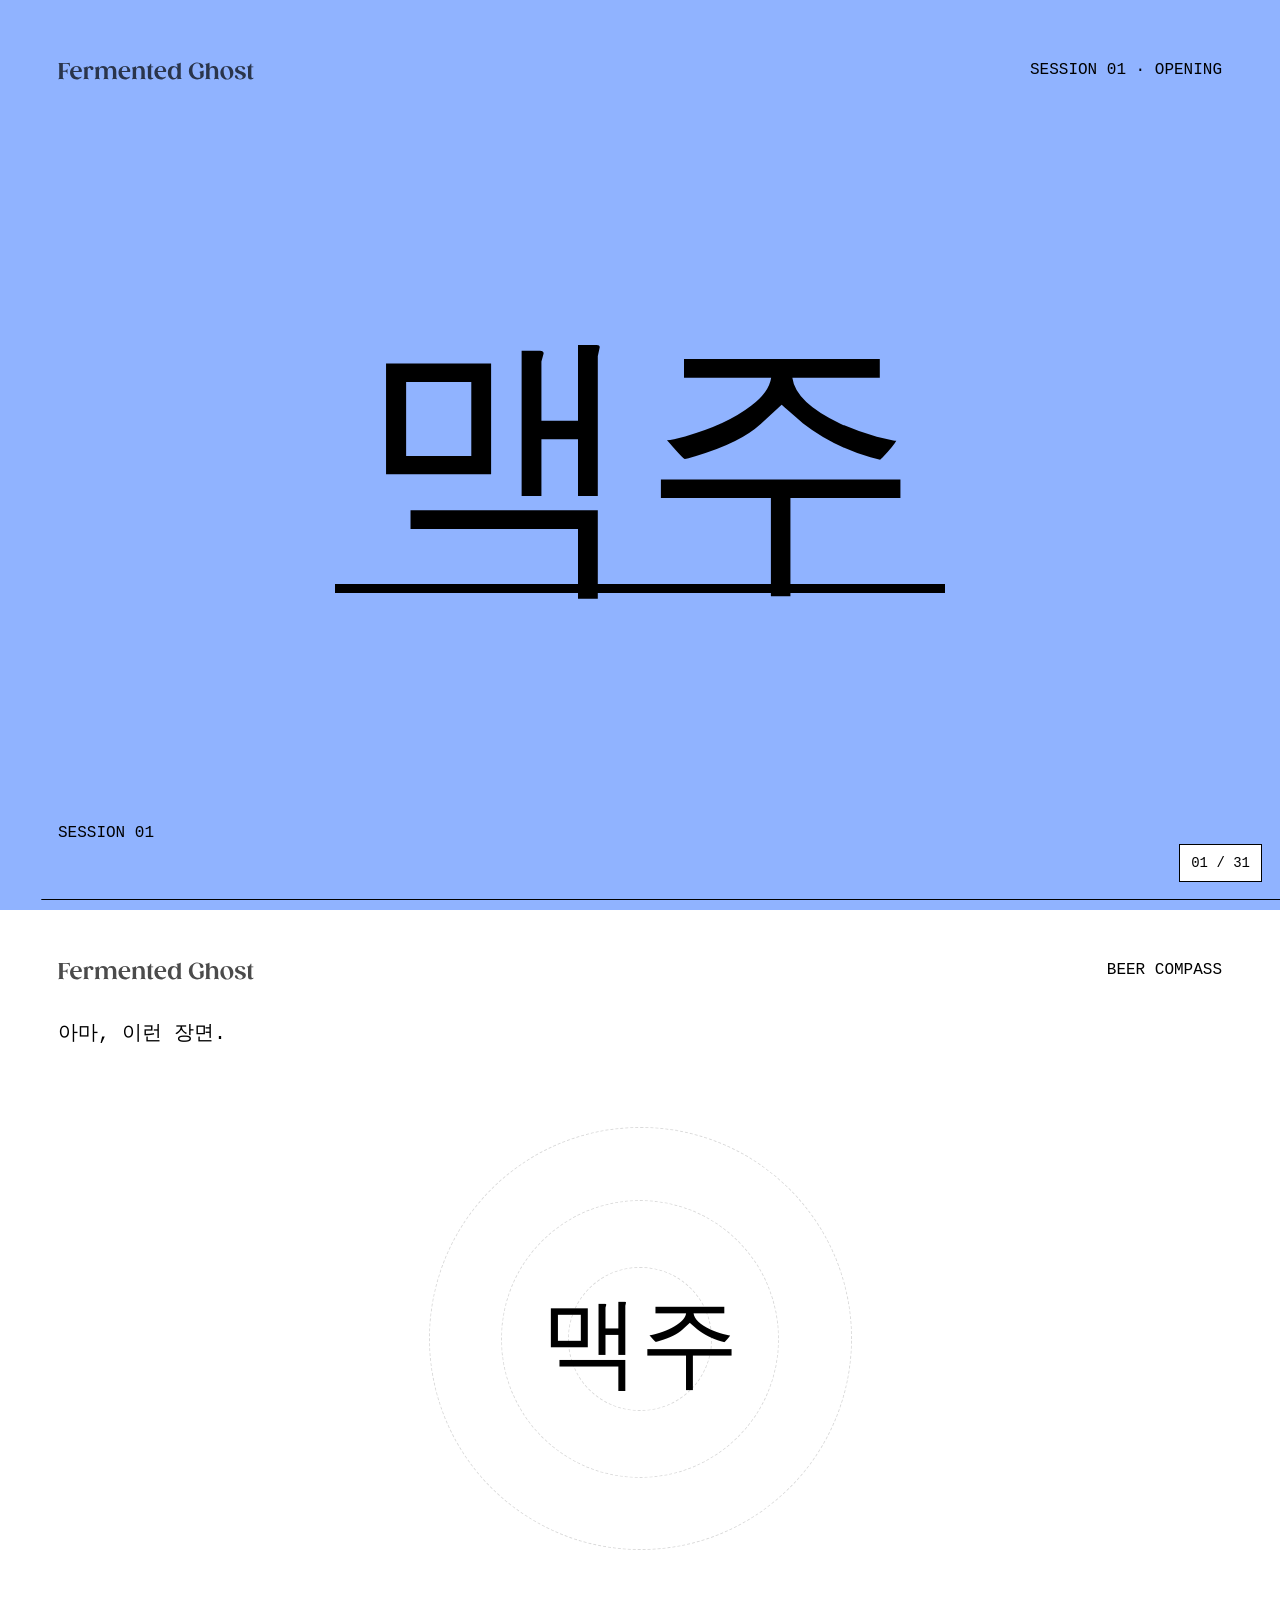
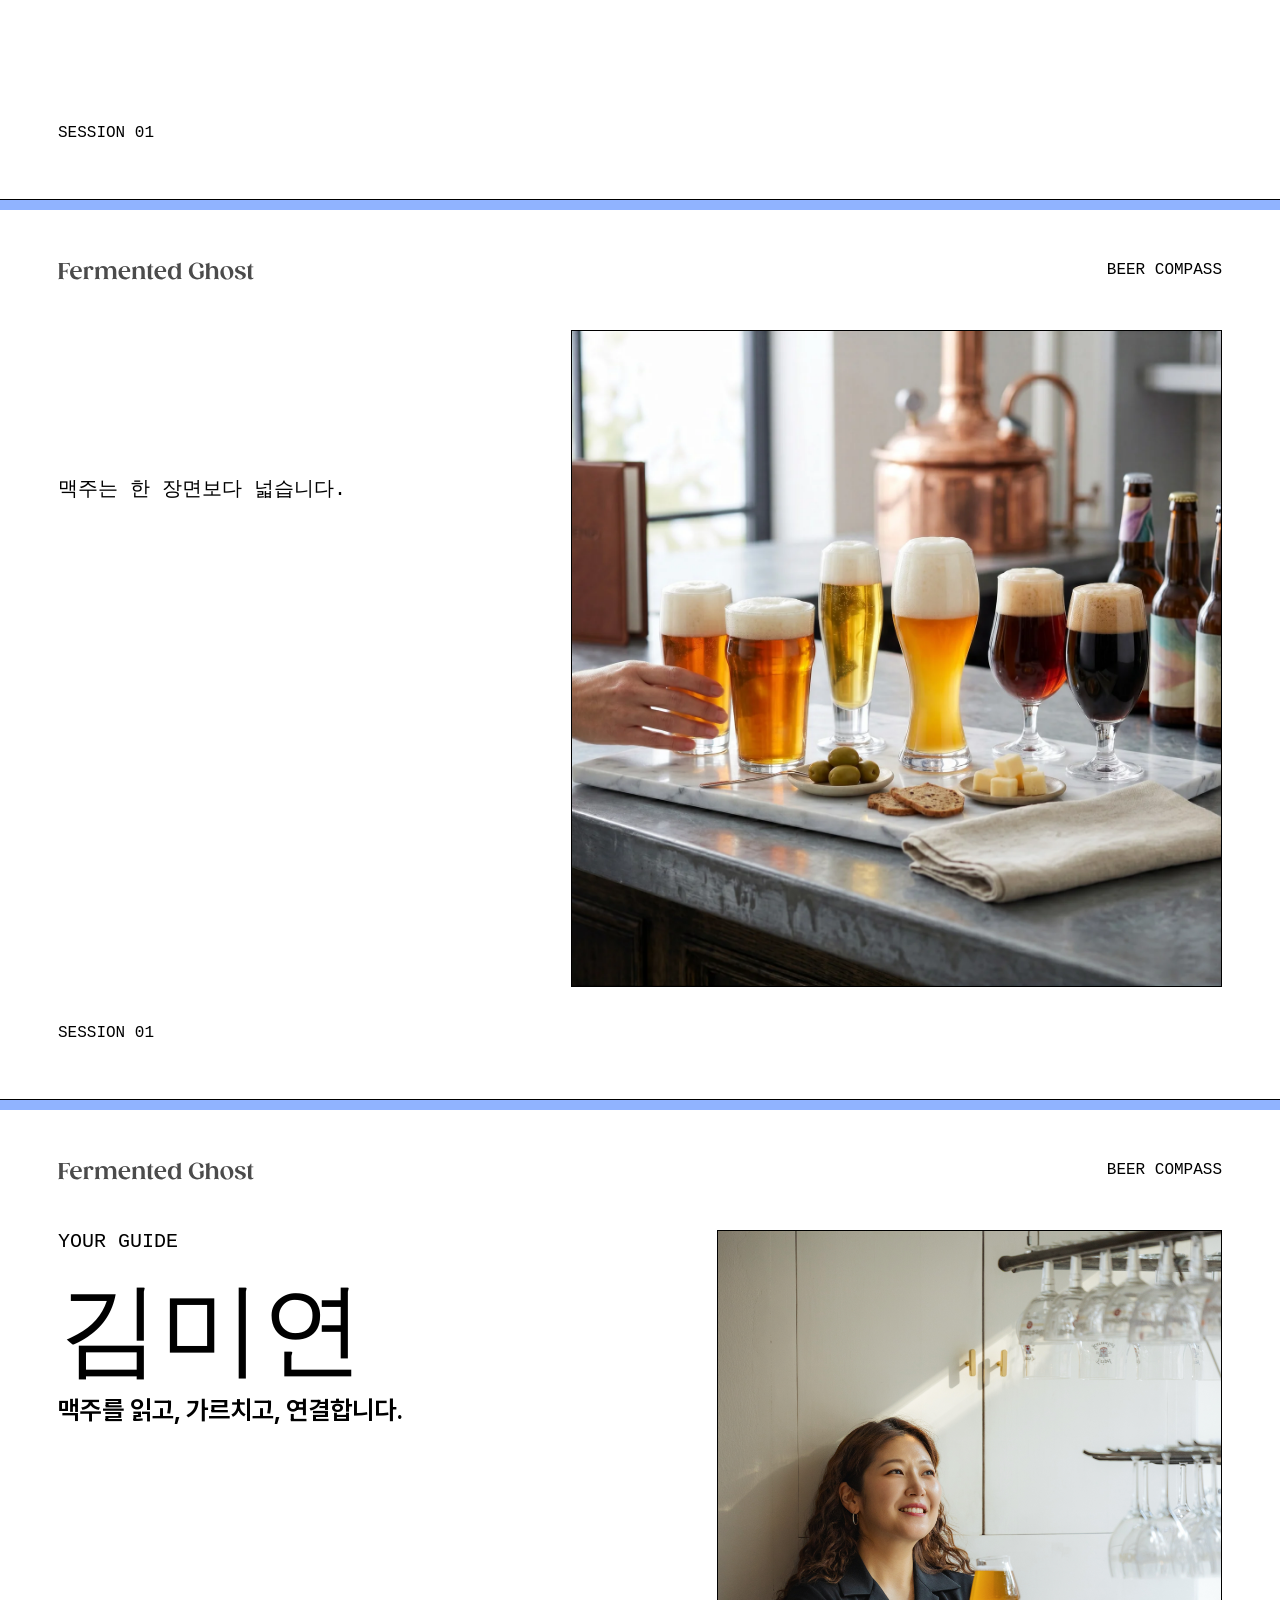
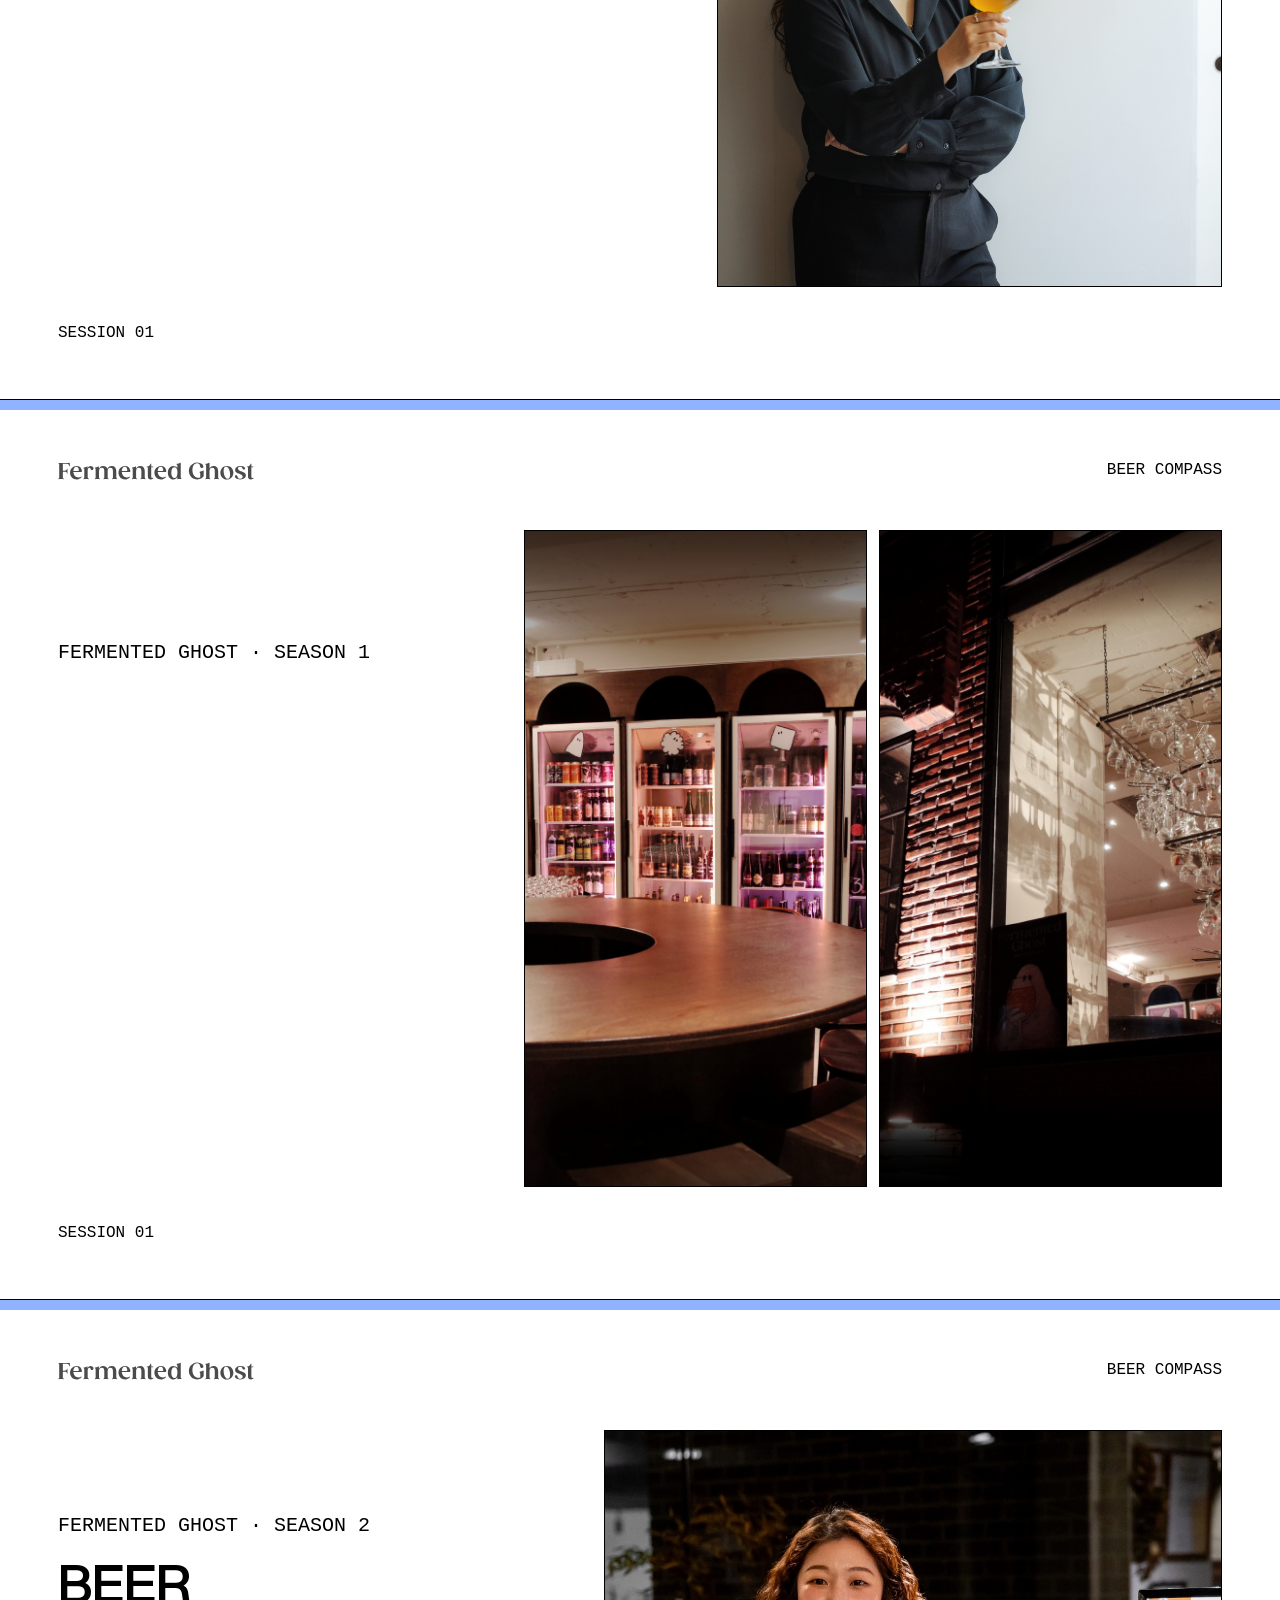
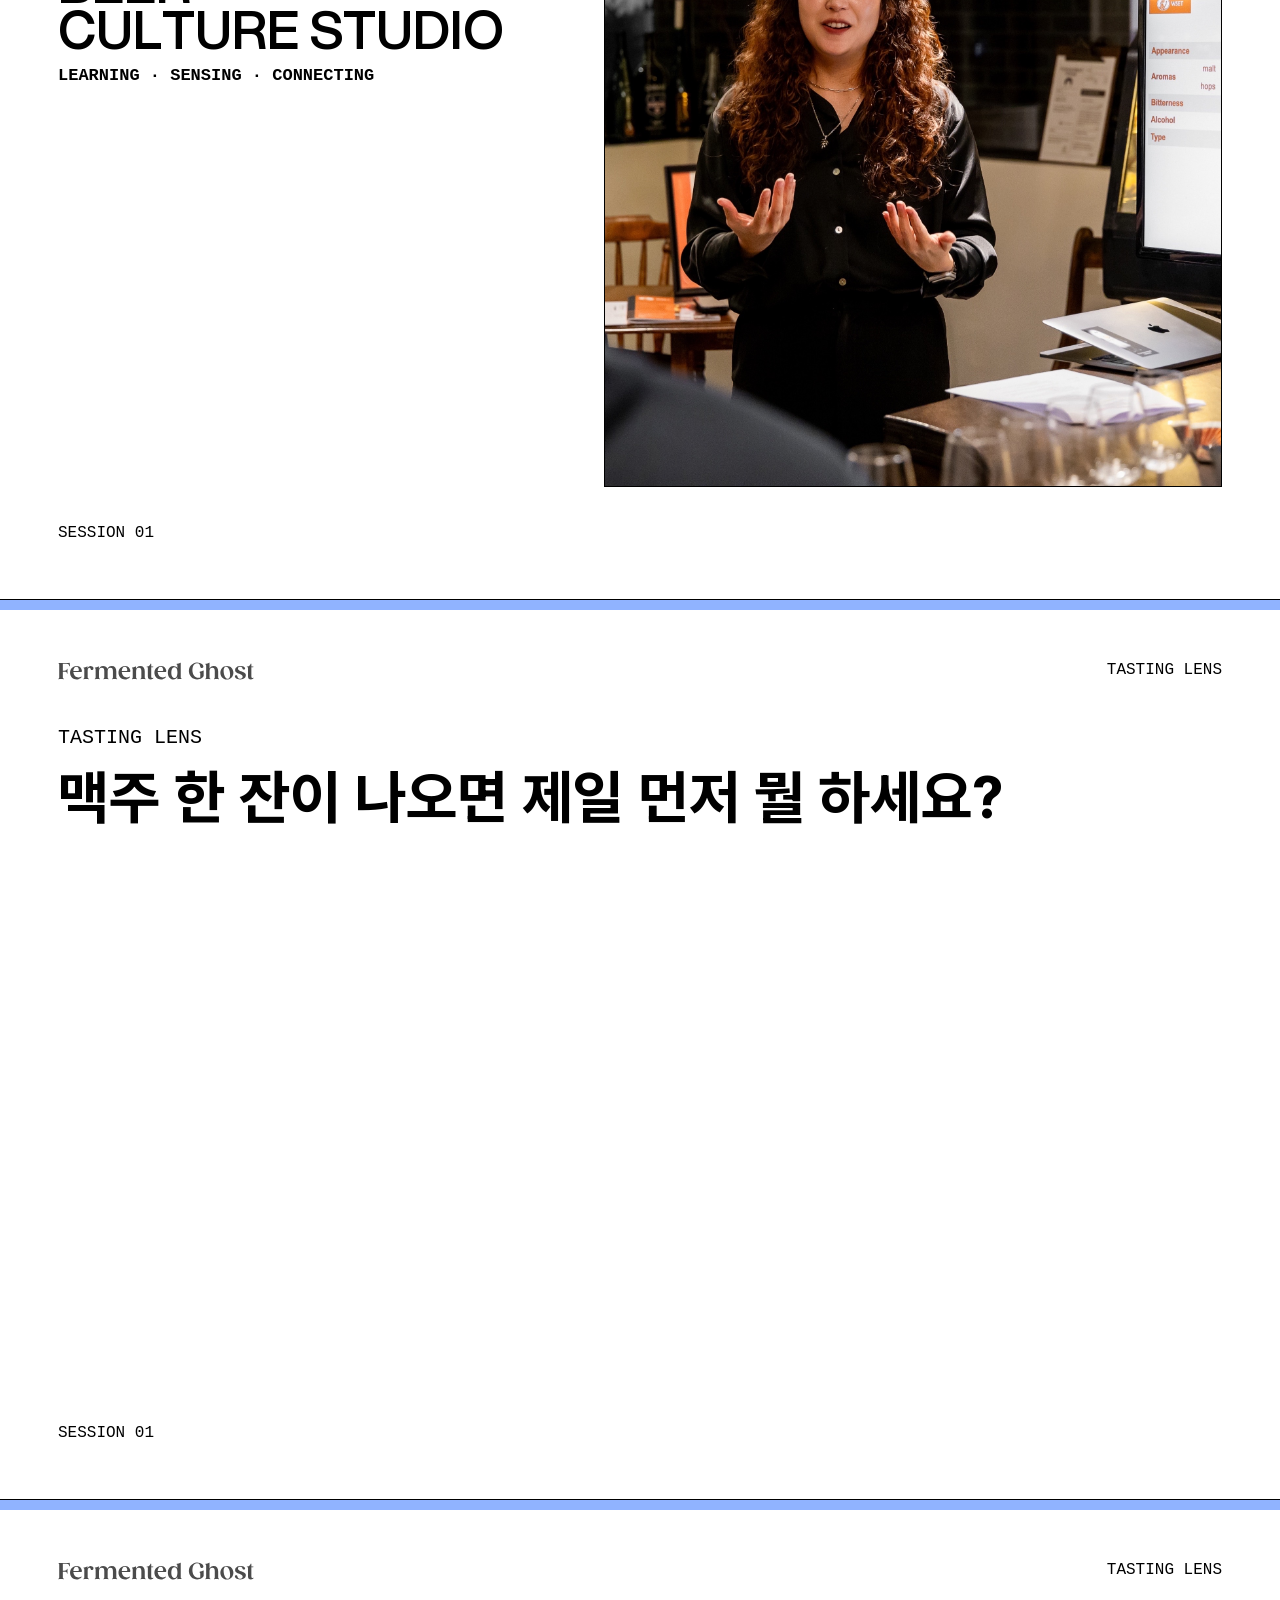
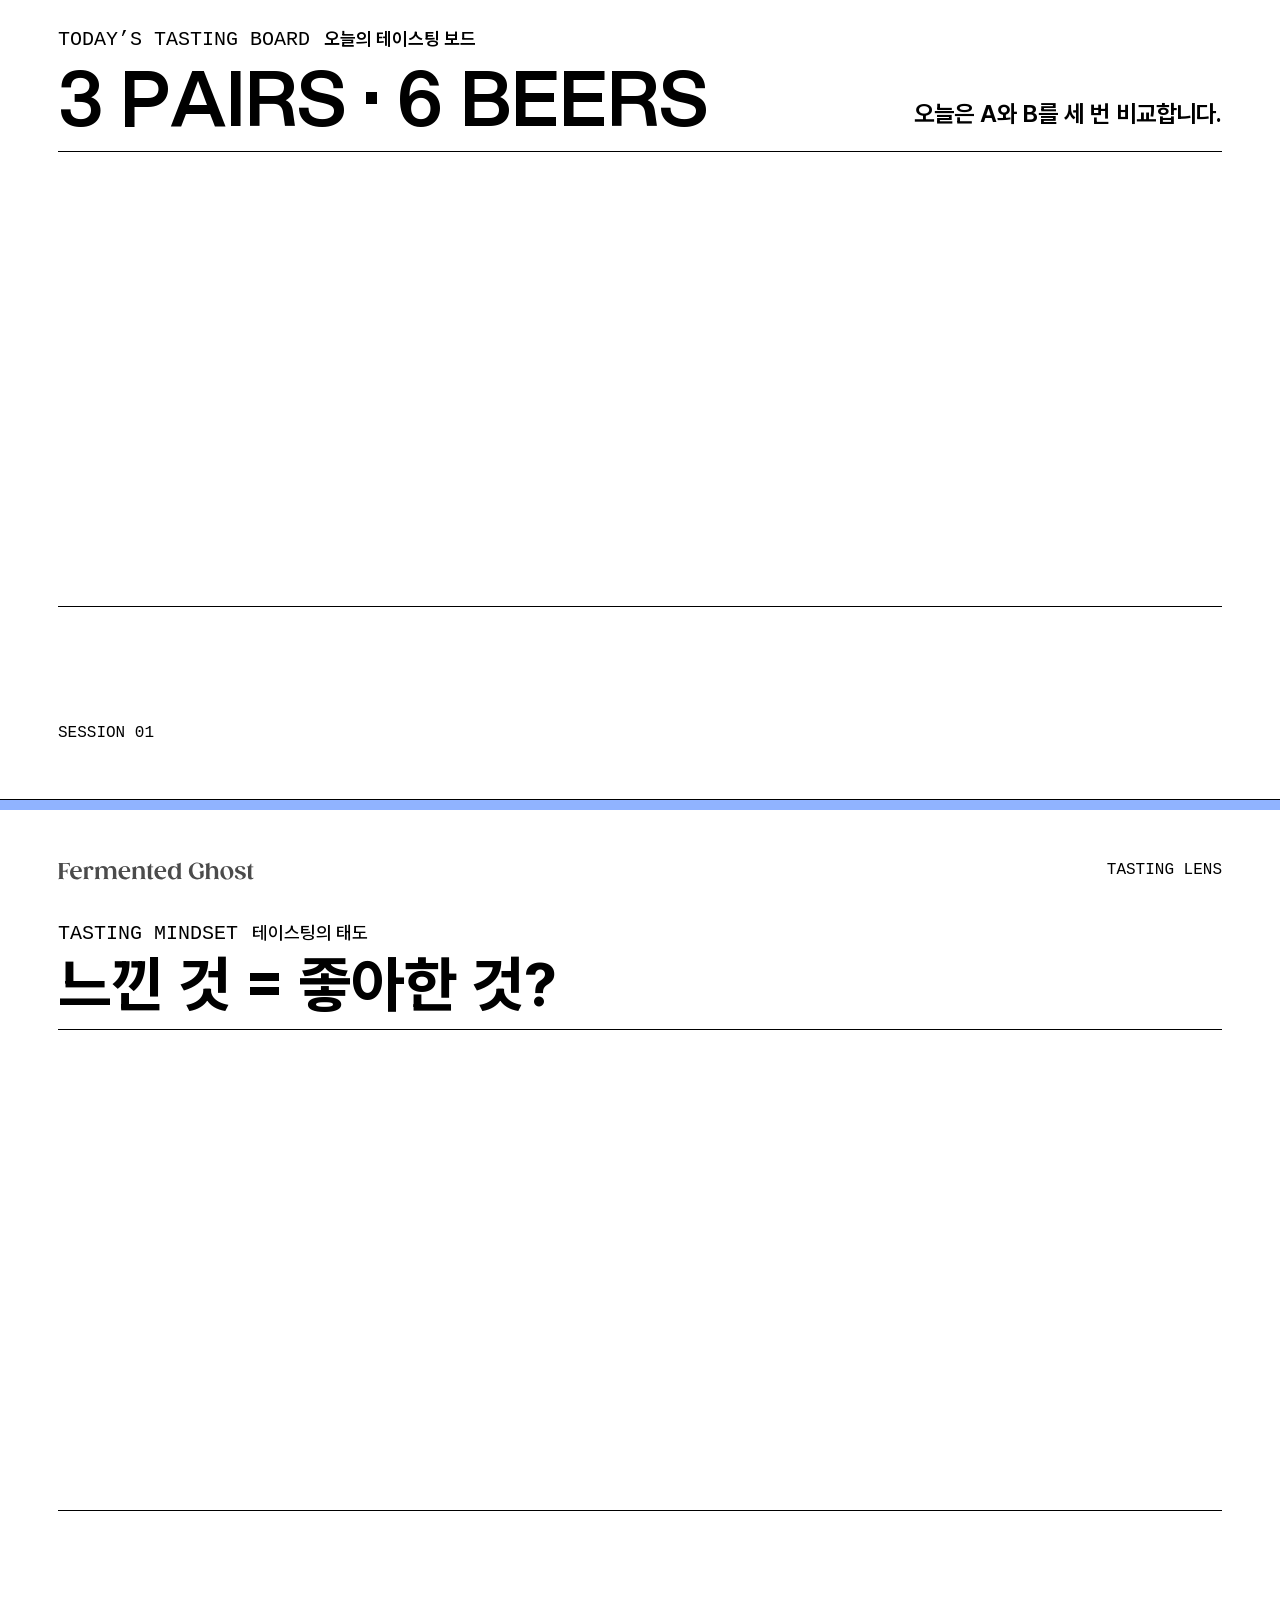
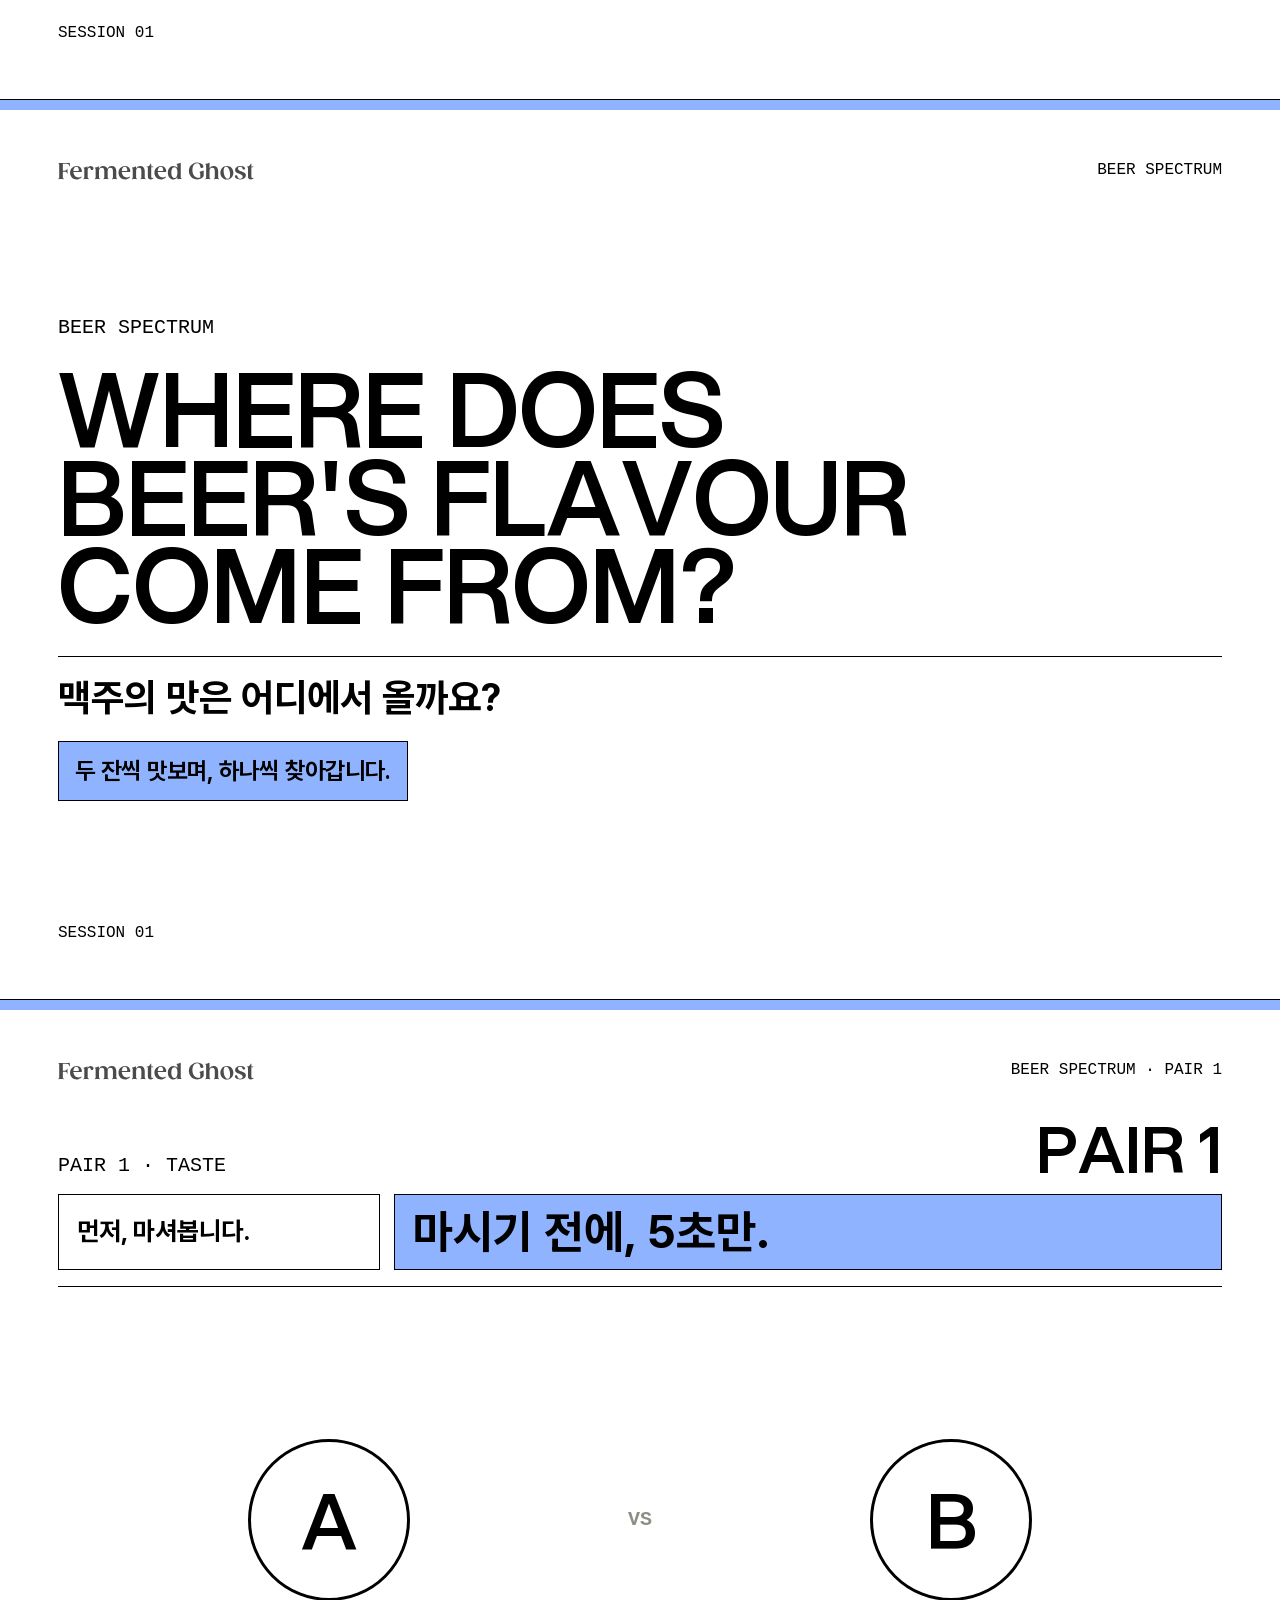
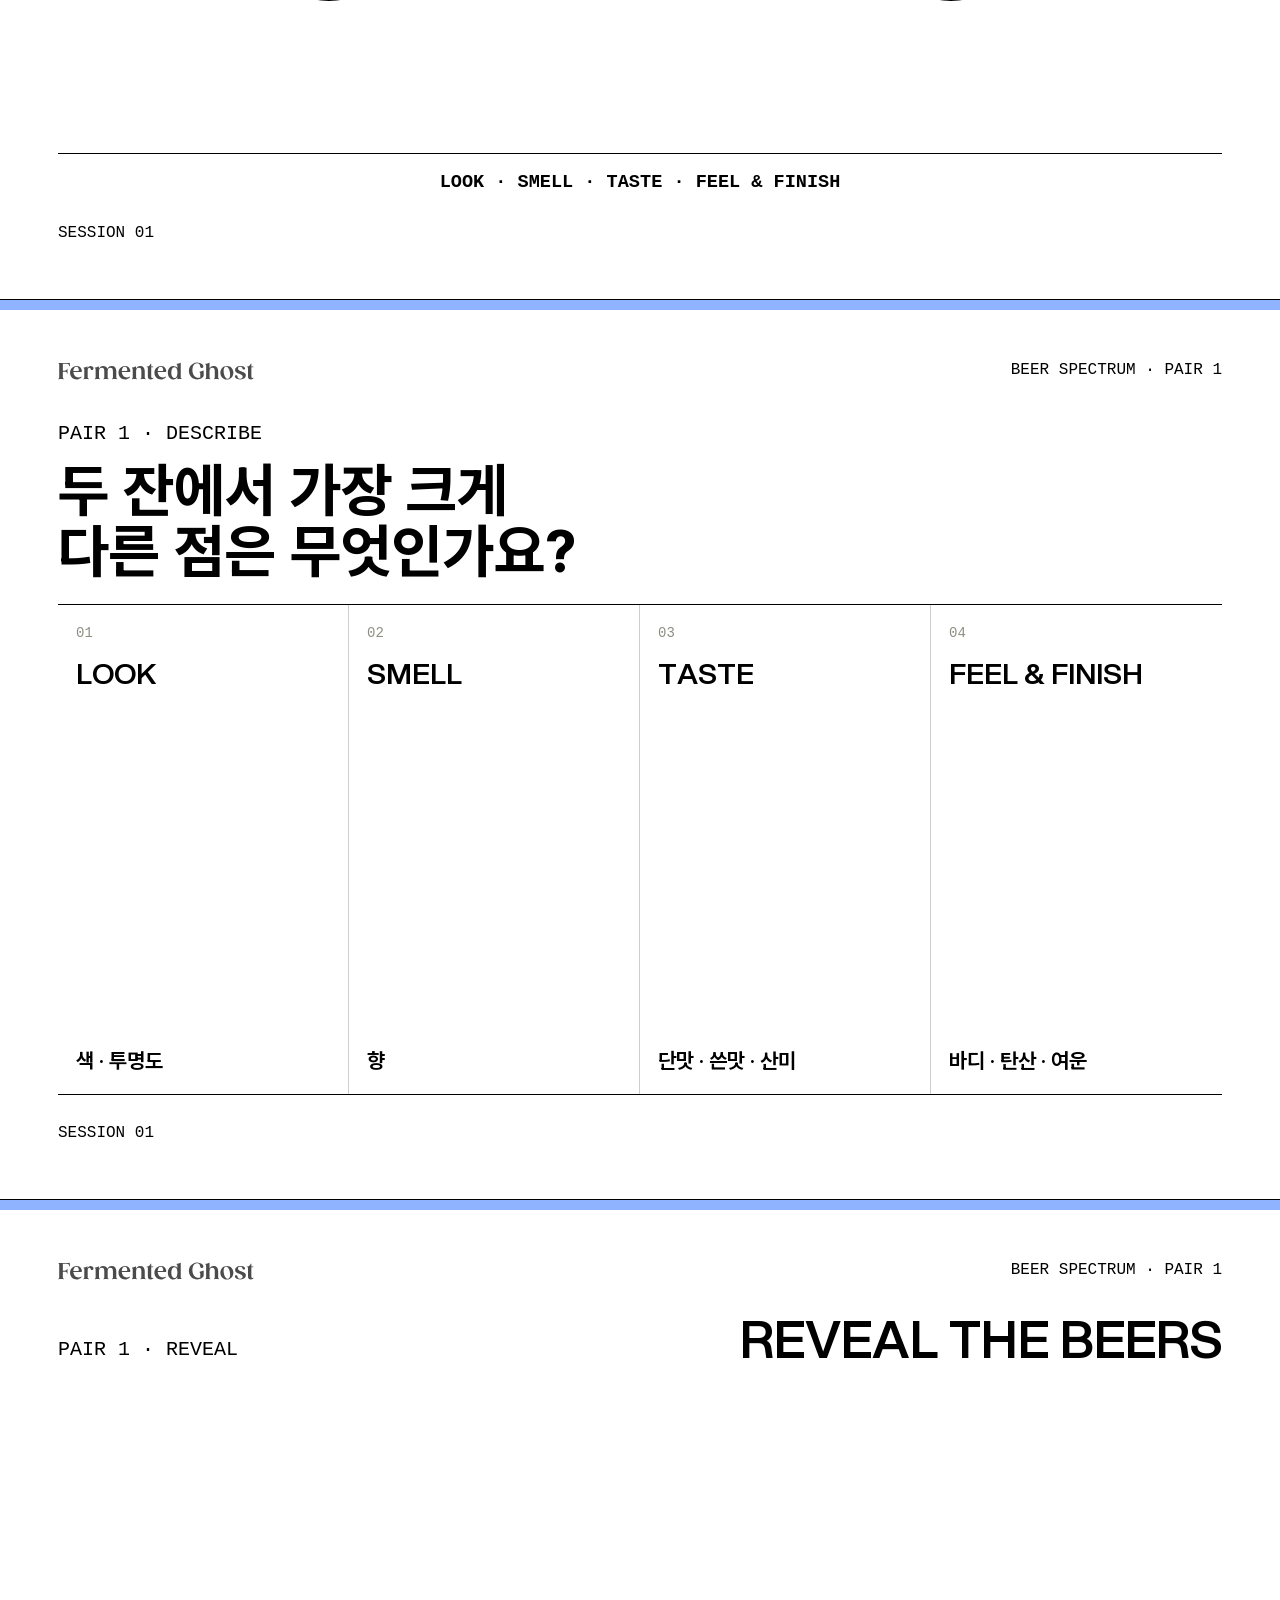
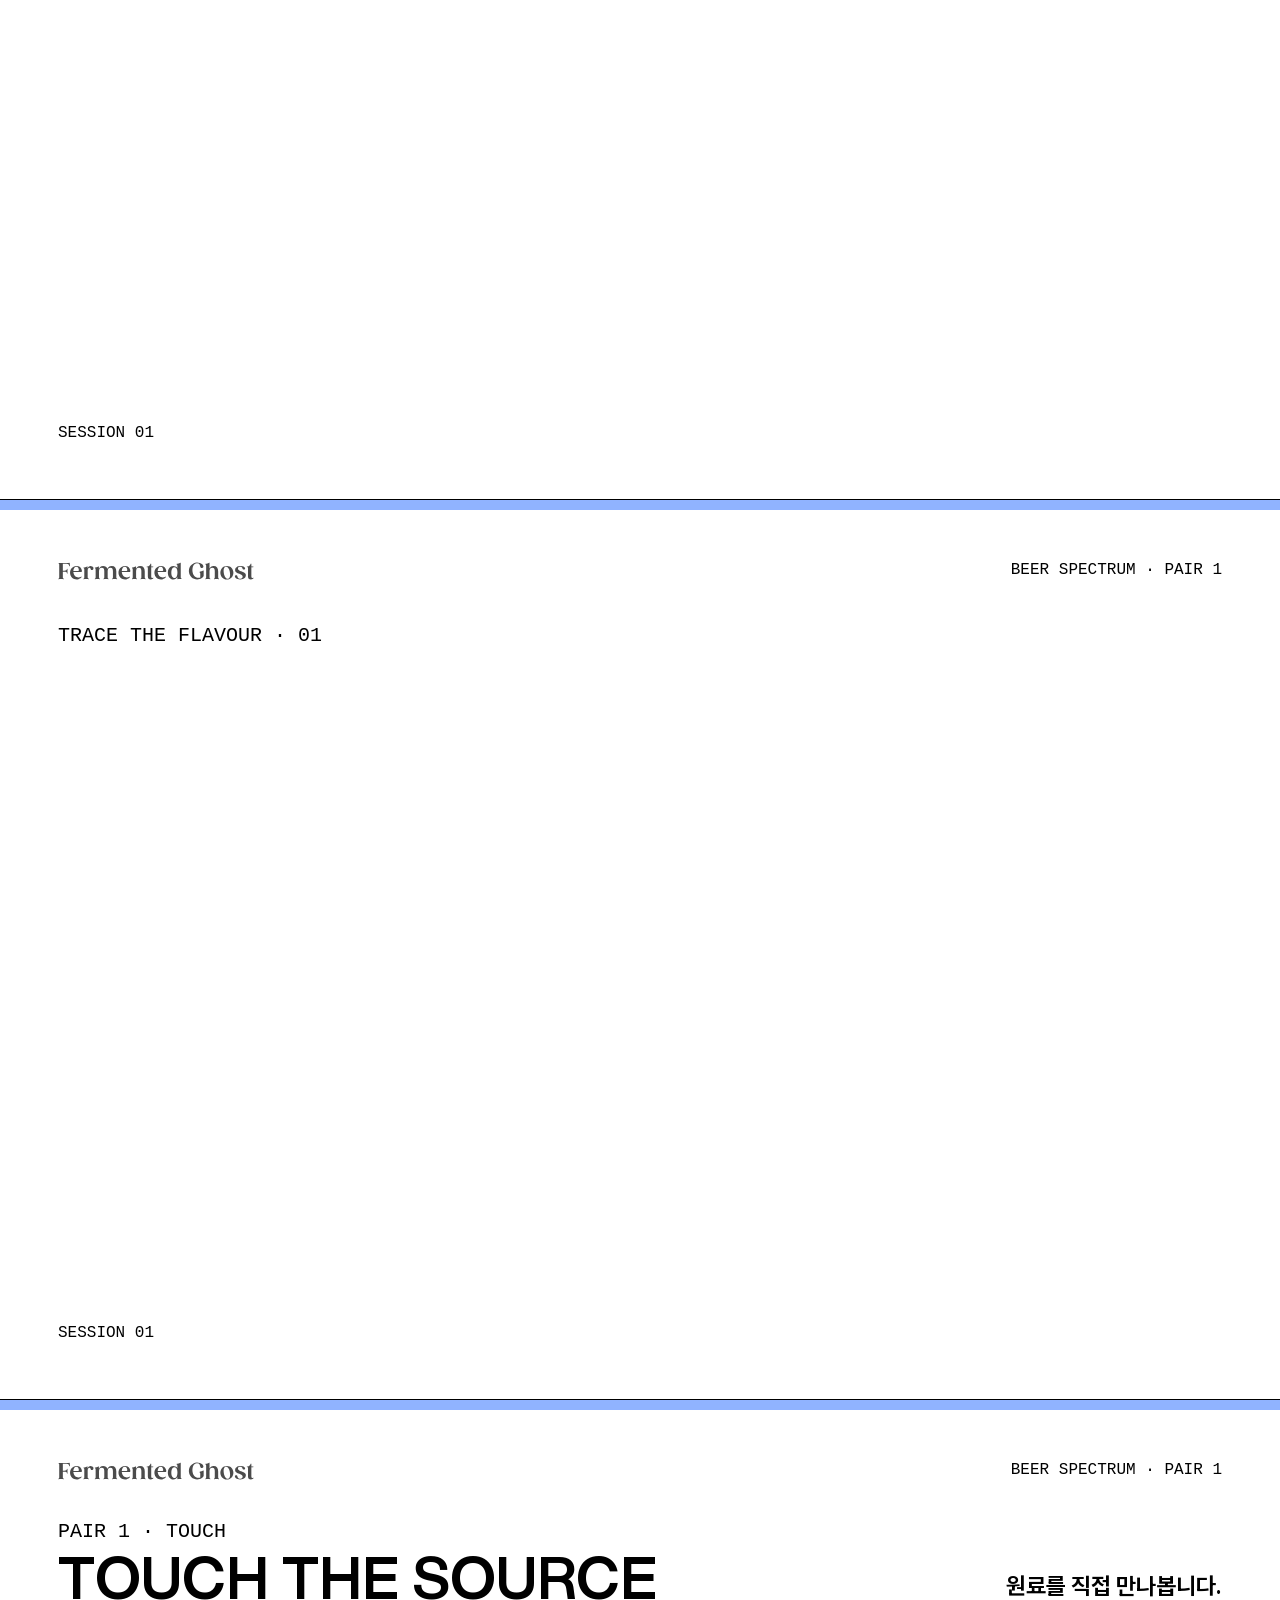
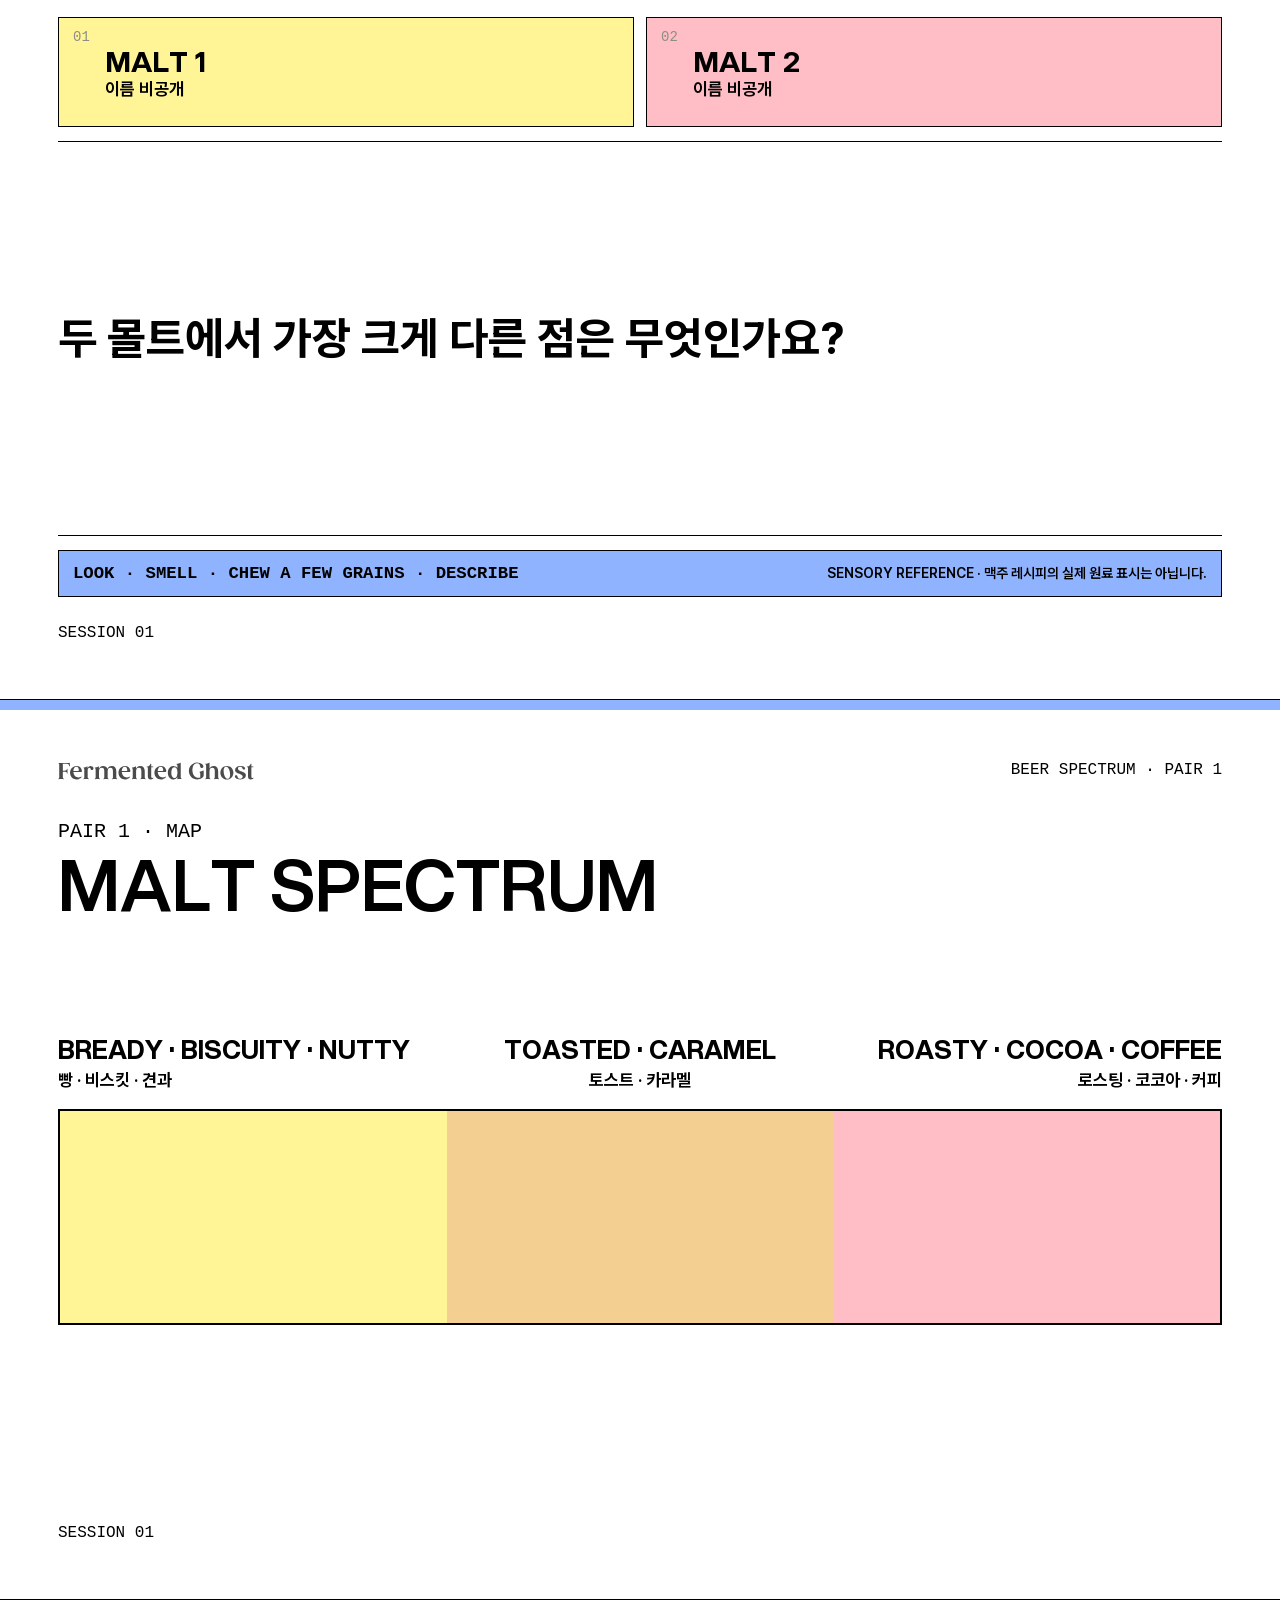
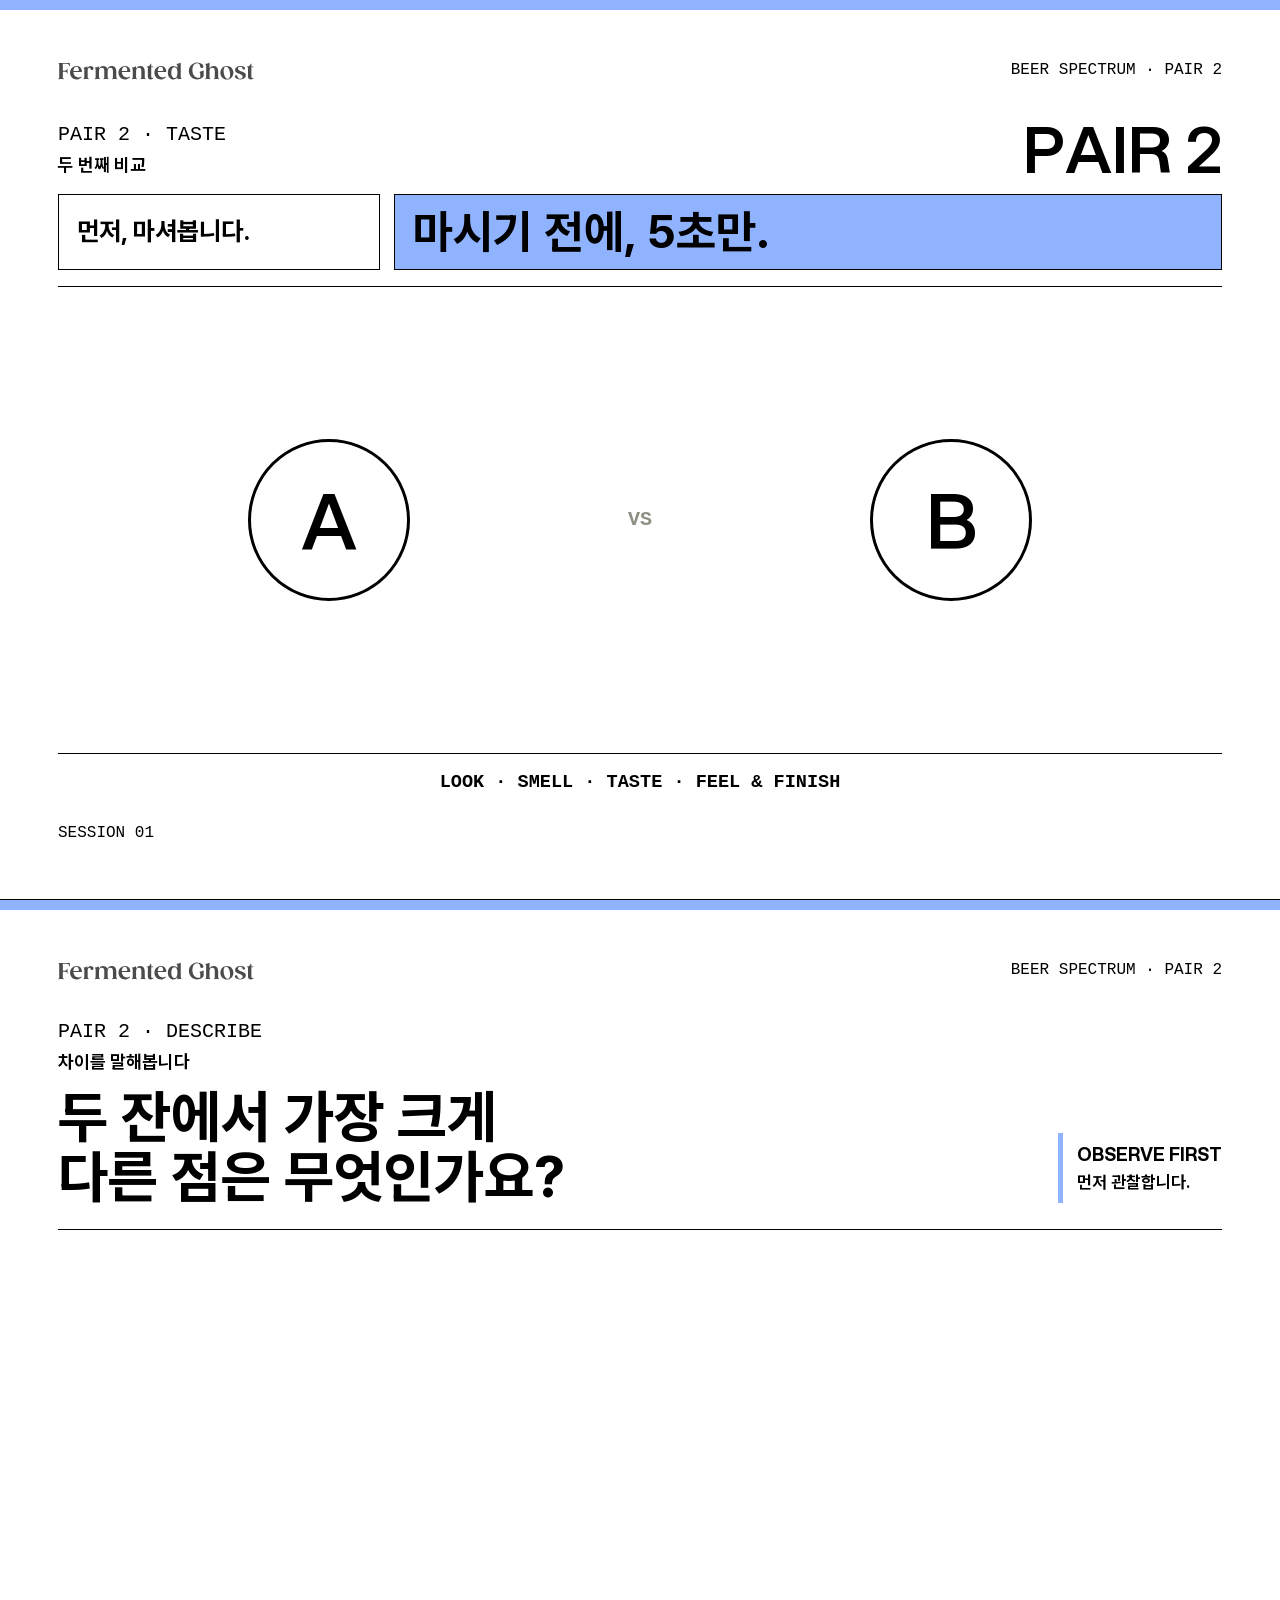
==== commit 7d9422a8: "Refine Session 01 questions and reveal flow" ====
--- a/polytech-01/index.html
+++ b/polytech-01/index.html
@@ -4,7 +4,8 @@
     <meta charset="utf-8">
     <meta name="viewport" content="width=device-width, initial-scale=1">
     <title>Session 01 Beer Compass</title>
-    <link rel="stylesheet" href="../polytech-assets/slides.css?v=20260823-36">
+    <link rel="icon" href="data:,">
+    <link rel="stylesheet" href="../polytech-assets/slides.css?v=20260823-37">
   </head>
   <body style="--slide-accent: var(--culture-bacteria-blue); --slide-soft: var(--culture-pale-lab-blue);">
     <main class="deck-shell">
@@ -267,7 +268,7 @@
         </header>
         <div class="slide-body section-question-layout">
           <p class="eyebrow">BEER SPECTRUM</p>
-          <h2 class="type-display section-question-headline">WHAT MAKES<br>BEER BEER?</h2>
+          <h2 class="type-display section-question-headline">WHERE DOES<br>BEER'S FLAVOUR<br>COME FROM?</h2>
           <p class="section-question-body">맥주의 맛은 어디에서 올까요?</p>
           <p class="section-question-key">두 잔씩 맛보며, 하나씩 찾아갑니다.</p>
         </div>
@@ -370,7 +371,7 @@
         </footer>
       </section>
 
-      <section class="slide sensory-reference-touch-slide sensory-reference-touch-malt" id="S15" data-sequence-reveal data-reveal-count="2">
+      <section class="slide sensory-reference-touch-slide sensory-reference-touch-malt" id="S15" data-sequence-reveal data-reveal-count="3">
         <header class="slide-header">
           <span class="slide-brand">Fermented Ghost</span>
           <span>Beer Spectrum · Pair 1</span>
@@ -380,8 +381,9 @@
           <div class="sensory-reference-samples">
             <article class="sensory-reference-sample sensory-reference-sample-1">
               <span>01</span>
-              <div class="sensory-reference-hidden-copy"><strong>BASE MALT</strong><span>기본 맥아</span></div>
-              <div class="sensory-reference-product story-reveal" data-reveal-step="1">
+              <div class="sensory-reference-hidden-copy"><strong>MALT 1</strong><span>이름 비공개</span></div>
+              <div class="sensory-reference-category story-reveal" data-reveal-step="1"><strong>BASE MALT</strong><span>기본 맥아</span></div>
+              <div class="sensory-reference-product story-reveal" data-reveal-step="2">
                 <div><strong>BRIESS PALE ALE MALT</strong><span>브리스 페일 에일 몰트</span></div>
                 <small>100g · SENSORY REFERENCE</small>
                 <p><strong>BASE MALT</strong><span>기본 맥아</span></p>
@@ -389,8 +391,9 @@
             </article>
             <article class="sensory-reference-sample sensory-reference-sample-2">
               <span>02</span>
-              <div class="sensory-reference-hidden-copy"><strong>SPECIALTY MALT</strong><span>특수 맥아</span></div>
-              <div class="sensory-reference-product story-reveal" data-reveal-step="1">
+              <div class="sensory-reference-hidden-copy"><strong>MALT 2</strong><span>이름 비공개</span></div>
+              <div class="sensory-reference-category story-reveal" data-reveal-step="1"><strong>SPECIALTY MALT</strong><span>특수 맥아</span></div>
+              <div class="sensory-reference-product story-reveal" data-reveal-step="2">
                 <div><strong>BRIESS CHOCOLATE MALT 350L</strong><span>브리스 초콜릿 몰트 350L</span></div>
                 <small>100g · SENSORY REFERENCE</small>
                 <p><strong>ROASTED SPECIALTY MALT</strong><span>로스팅 특수 맥아</span></p>
@@ -400,7 +403,7 @@
           <div class="sensory-reference-stage">
             <p class="sensory-reference-question sensory-reference-question-first">두 몰트에서 가장 크게 다른 점은 무엇인가요?</p>
             <p class="sensory-reference-question sensory-reference-question-guided story-reveal" data-reveal-step="1">어느 쪽은 빵 · 비스킷 · 견과에 가깝고,<br>어느 쪽은 로스팅 · 코코아 · 커피에 가까운가요?</p>
-            <div class="sensory-reference-image story-reveal" data-reveal-step="2">
+            <div class="sensory-reference-image story-reveal" data-reveal-step="3">
               <figure><img src="./assets/images/malt-types-cropped.jpg" alt="Base, kilned, crystal and roasted malt samples arranged from pale to dark"></figure>
               <div class="sensory-reference-image-copy">
                 <div class="sensory-reference-labels">
@@ -848,10 +851,9 @@
               <li><span>06</span><div><strong>CONDITION &amp; PACKAGE</strong><em>숙성 · 포장</em><p>맛을 정돈한 뒤 병 · 캔 · 케그 등에 담습니다.</p></div></li>
             </ol>
           </div>
-          <div class="our-brew-day story-reveal" data-reveal-step="2">
+          <div class="our-brew-day our-brew-day-compact story-reveal" data-reveal-step="2">
             <div class="our-brew-day-label"><strong>OUR BREW DAY</strong><span>다음 주 우리가 직접 경험할 흐름</span></div>
-            <div class="our-brew-day-flow"><div><strong>DISSOLVE DME</strong><span>맥아추출물 녹이기</span></div><b aria-hidden="true">→</b><div><strong>BOIL + HOPS</strong><span>끓이고 홉 넣기</span></div><b aria-hidden="true">→</b><div><strong>COOL</strong><span>냉각</span></div><b aria-hidden="true">→</b><div><strong>PITCH YEAST</strong><span>효모 넣기</span></div><b aria-hidden="true">→</b><div><strong>FERMENT</strong><span>발효</span></div></div>
-            <p>맥아추출물(DME)을 사용하기 때문에 제맥과 당화의 복잡한 앞단은 건너뛰고, 맥즙을 만들고 끓이는 단계부터 직접 경험합니다.</p>
+            <div class="our-brew-day-flow"><div><strong>DME + WATER</strong><span>맥아추출물 + 물</span></div><b aria-hidden="true">→</b><div><strong>WORT</strong><span>맥즙</span></div><b aria-hidden="true">→</b><div><strong>BOIL + HOPS</strong><span>끓이고 홉 넣기</span></div><b aria-hidden="true">→</b><div><strong>COOL</strong><span>냉각</span></div><b aria-hidden="true">→</b><div><strong>PITCH YEAST</strong><span>효모 넣기</span></div><b aria-hidden="true">→</b><div><strong>FERMENT</strong><span>발효</span></div></div>
           </div>
           <p class="brewing-process-transition story-reveal" data-reveal-step="3">같은 기본 공정을 거치더라도, 무엇을 선택하느냐에 따라 서로 다른 맥주가 만들어집니다.</p>
         </div>
@@ -875,7 +877,7 @@
             <article class="team-beer team-beer-2 story-reveal" data-reveal-step="2"><span class="team-number">02</span><div class="team-beer-name"><strong>AMERICAN PALE ALE</strong><span>아메리칸 페일 에일</span></div><div class="team-focus"><strong>HOP-LED</strong><span>홉의 향에 집중</span></div><p><strong>CITRUS · AROMATIC</strong><span>시트러스 · 향긋함</span></p></article>
             <article class="team-beer team-beer-3 story-reveal" data-reveal-step="3"><span class="team-number">03</span><div class="team-beer-name"><strong>BROWN ALE</strong><span>브라운 에일</span></div><div class="team-focus"><strong>MALT-LED</strong><span>맥아 풍미에 집중</span></div><p><strong>TOASTY · NUTTY</strong><span>토스트 · 견과</span></p></article>
           </div>
-          <div class="three-team-close story-reveal" data-reveal-step="4"><strong>오늘 발견한 세 가지 목소리를, 다음 주에는 직접 만들어봅니다.</strong><p>FERMENTATION-LED · HOP-LED · MALT-LED는 다른 원료가 중요하지 않다는 뜻이 아니라, 각 팀이 특히 관찰할 주요 감각 축입니다.</p></div>
+          <div class="three-team-close story-reveal" data-reveal-step="4"><strong>오늘 발견한 세 가지 목소리를, 다음 주에는 직접 만들어봅니다.</strong></div>
         </div>
         <footer class="slide-footer">
           <span>Session 01</span>
@@ -889,7 +891,7 @@
         </header>
         <div class="slide-body taster-maker-closing-layout">
           <p class="taster-maker-summary story-reveal" data-reveal-step="1">오늘은 맥주의 맛이 어디에서 오는지 찾아봤습니다.</p>
-          <div class="taster-maker-next story-reveal" data-reveal-step="2"><strong>NEXT WEEK, WE MAKE IT.</strong><span>다음 주에는 그 맛을 직접 만듭니다.</span></div>
+          <div class="taster-maker-next story-reveal" data-reveal-step="2"><strong>NEXT WEEK, WE BREW.</strong><span>다음 주에는 그 맛을 직접 만듭니다.</span></div>
           <h2 class="type-display taster-maker-final story-reveal" data-reveal-step="3">TASTER → MAKER</h2>
         </div>
         <footer class="slide-footer">
--- a/polytech-assets/slides.css
+++ b/polytech-assets/slides.css
@@ -1626,9 +1626,9 @@
 }
 
 .section-question-headline {
-  font-size: clamp(88px, min(10vw, 15vh), 180px);
+  font-size: clamp(70px, min(8vw, 12.5vh), 150px);
   font-weight: 560;
-  line-height: .82;
+  line-height: .86;
   margin: 0;
 }
 
@@ -2855,7 +2855,37 @@
 }
 
 .sensory-reference-touch-slide[data-reveal-state="1"] .sensory-reference-hidden-copy,
-.sensory-reference-touch-slide[data-reveal-state="2"] .sensory-reference-hidden-copy {
+.sensory-reference-touch-slide[data-reveal-state="2"] .sensory-reference-hidden-copy,
+.sensory-reference-touch-slide[data-reveal-state="3"] .sensory-reference-hidden-copy {
+  opacity: 0;
+}
+
+.sensory-reference-category {
+  align-self: center;
+  display: grid;
+  gap: 4px;
+  grid-column: 2;
+  grid-row: 1;
+  line-height: 1.05;
+}
+
+.sensory-reference-category strong,
+.sensory-reference-category span {
+  display: block;
+}
+
+.sensory-reference-category strong {
+  font-family: var(--font-display);
+  font-size: clamp(25px, 2.25vw, 38px);
+}
+
+.sensory-reference-category span {
+  font-size: clamp(17px, 1.35vw, 22px);
+  font-weight: 650;
+}
+
+.sensory-reference-touch-malt[data-reveal-state="2"] .sensory-reference-category,
+.sensory-reference-touch-malt[data-reveal-state="3"] .sensory-reference-category {
   opacity: 0;
 }
 
@@ -2942,11 +2972,12 @@
 }
 
 .sensory-reference-touch-slide[data-reveal-state="1"] .sensory-reference-question-first,
-.sensory-reference-touch-slide[data-reveal-state="2"] .sensory-reference-question-first {
+.sensory-reference-touch-slide[data-reveal-state="2"] .sensory-reference-question-first,
+.sensory-reference-touch-slide[data-reveal-state="3"] .sensory-reference-question-first {
   opacity: 0;
 }
 
-.sensory-reference-touch-slide[data-reveal-state="2"] .sensory-reference-question-guided {
+.sensory-reference-touch-malt[data-reveal-state="3"] .sensory-reference-question-guided {
   opacity: 0;
 }
 
@@ -4439,6 +4470,10 @@
   opacity: 1;
 }
 
+.our-brew-day-compact {
+  grid-template-columns: minmax(200px, .55fr) minmax(0, 3fr);
+}
+
 .our-brew-day-label strong,
 .our-brew-day-label span {
   display: block;
@@ -4525,6 +4560,10 @@
   .our-brew-day {
     gap: 10px;
     grid-template-columns: 190px minmax(0, 1fr) 240px;
+  }
+
+  .our-brew-day-compact {
+    grid-template-columns: 180px minmax(0, 1fr);
   }
 }
 
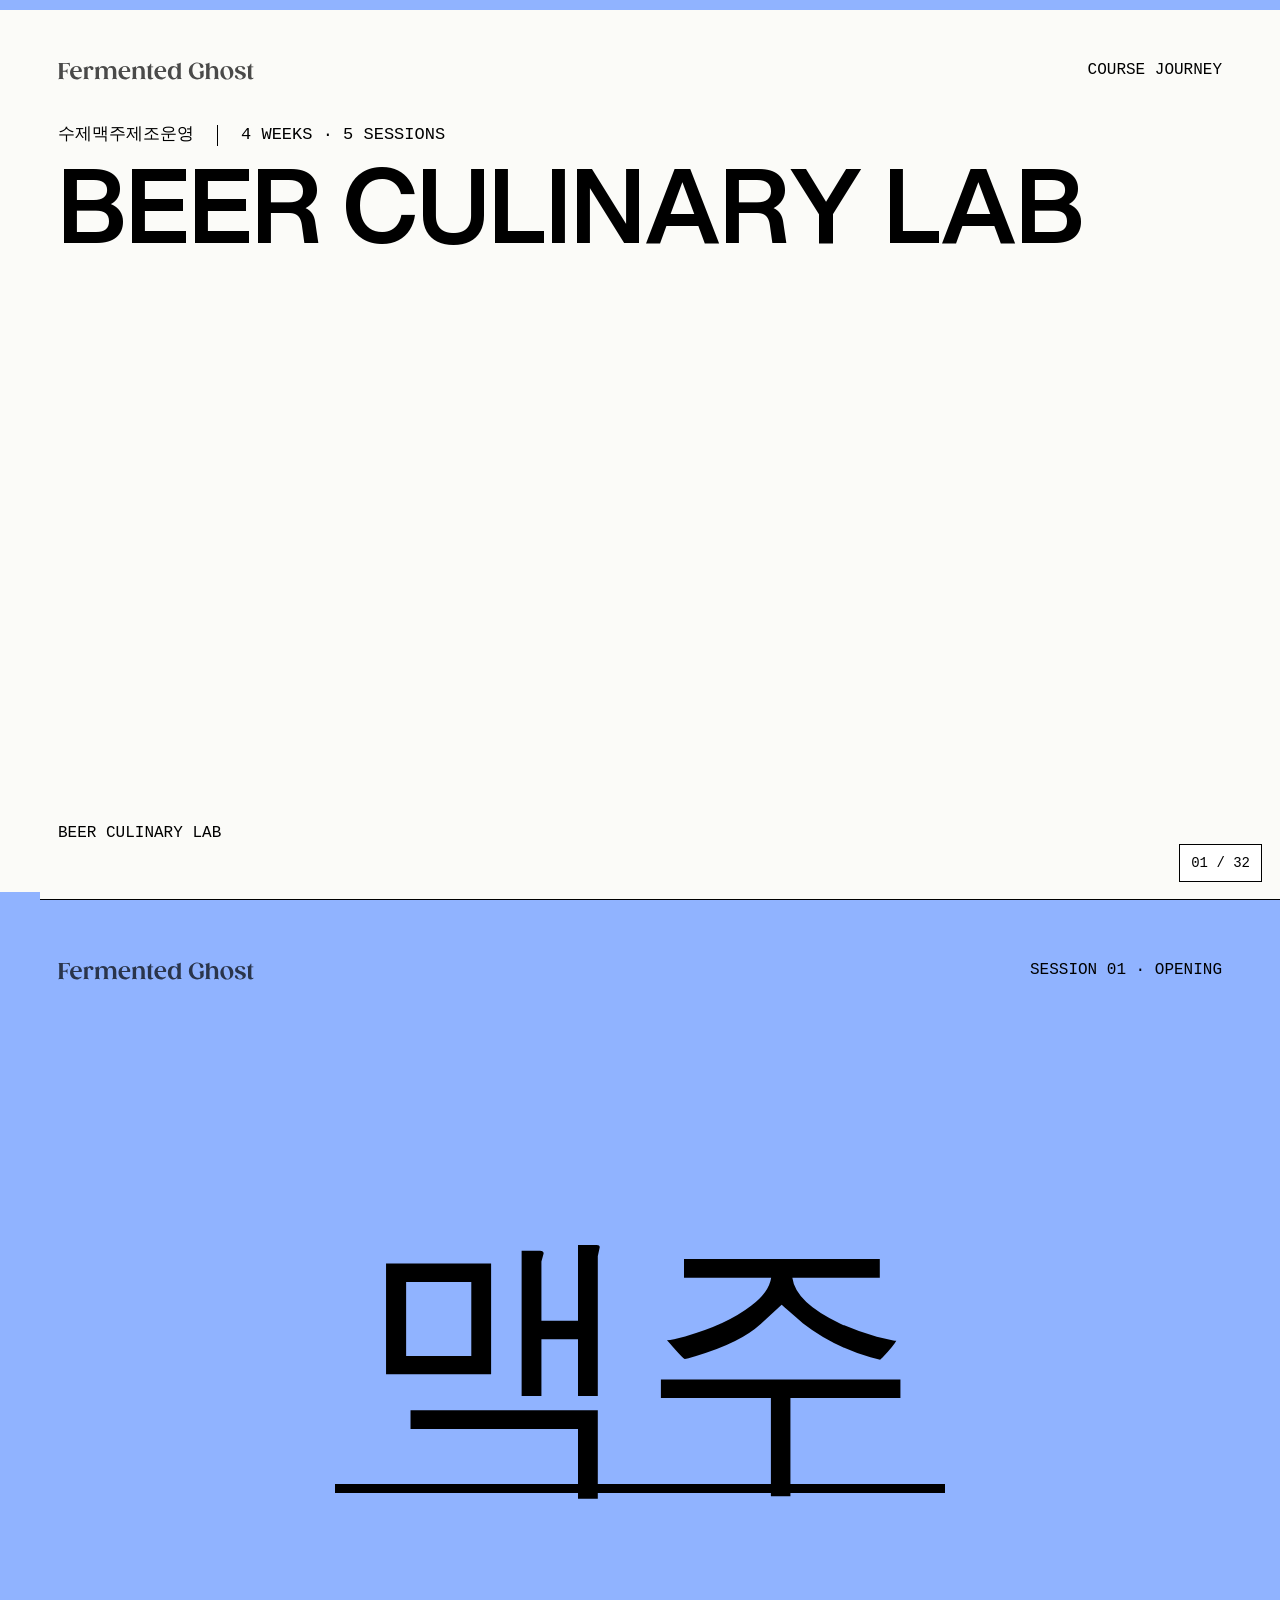
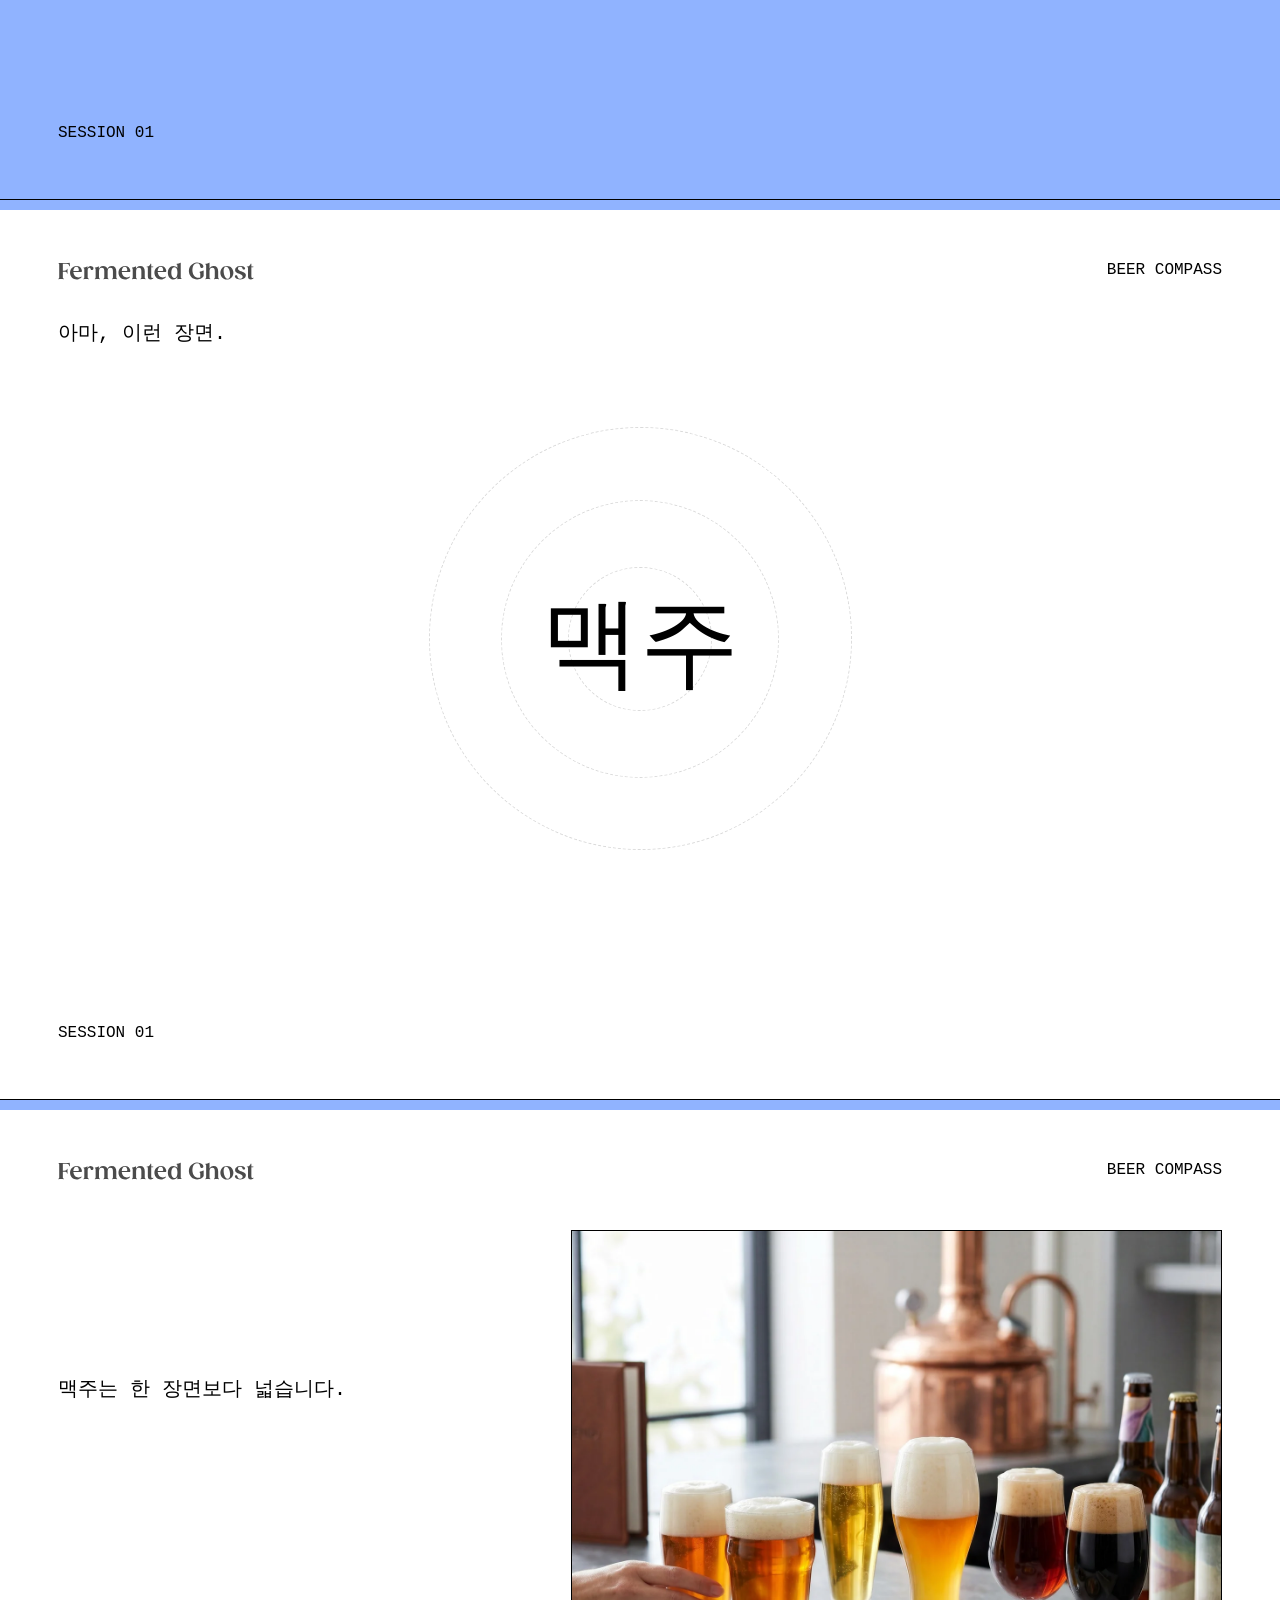
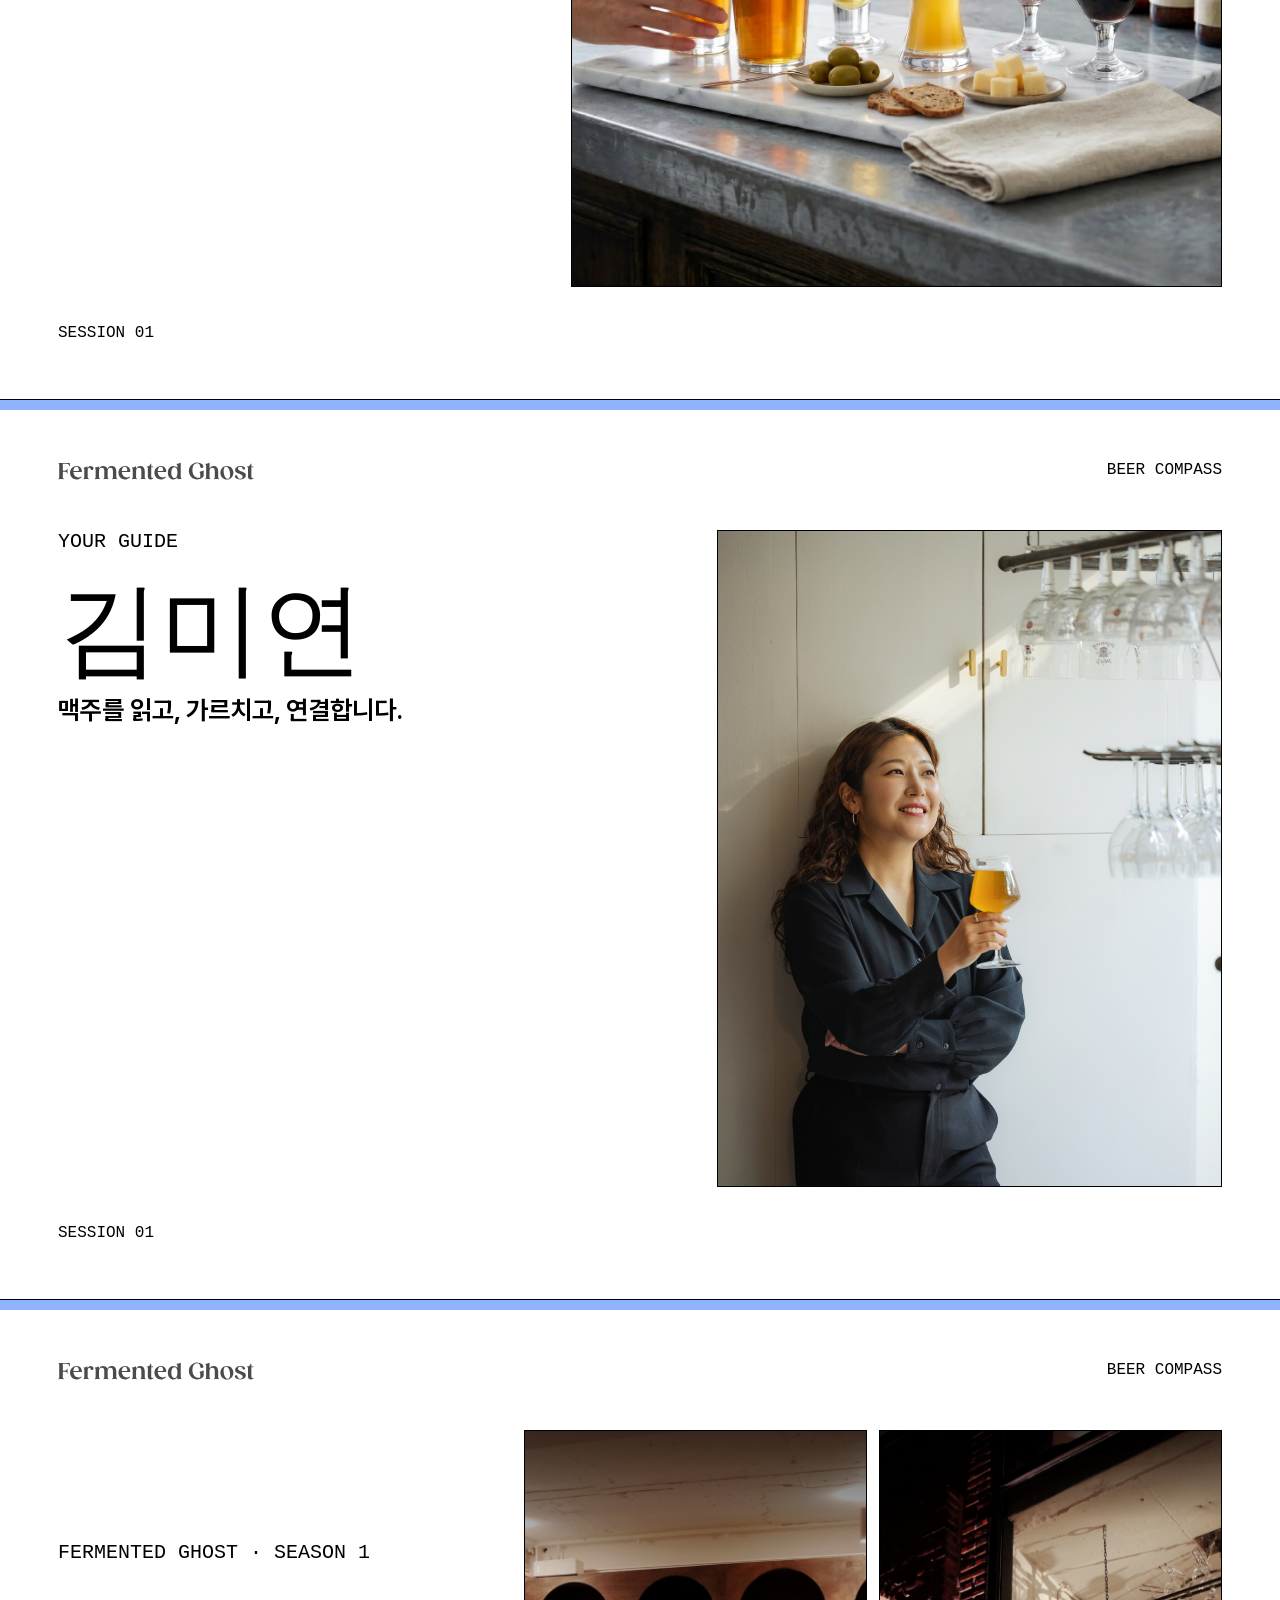
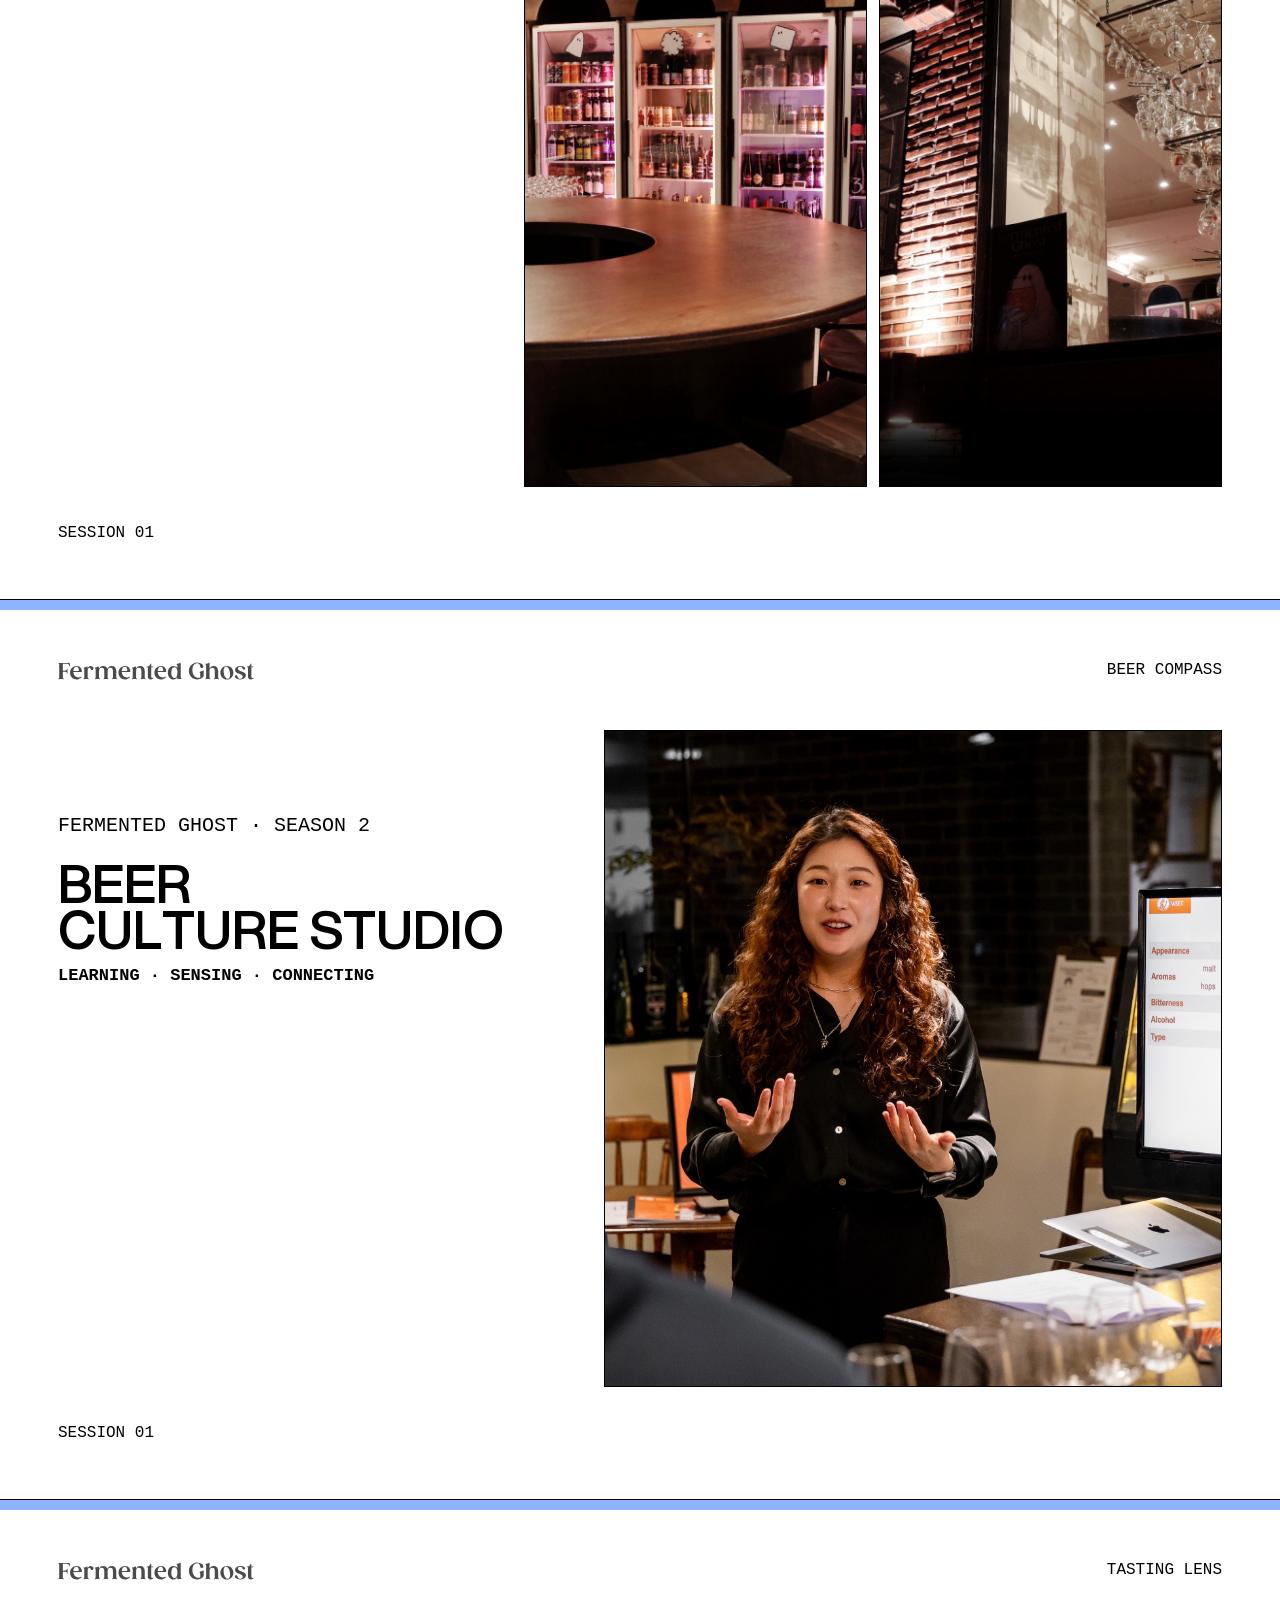
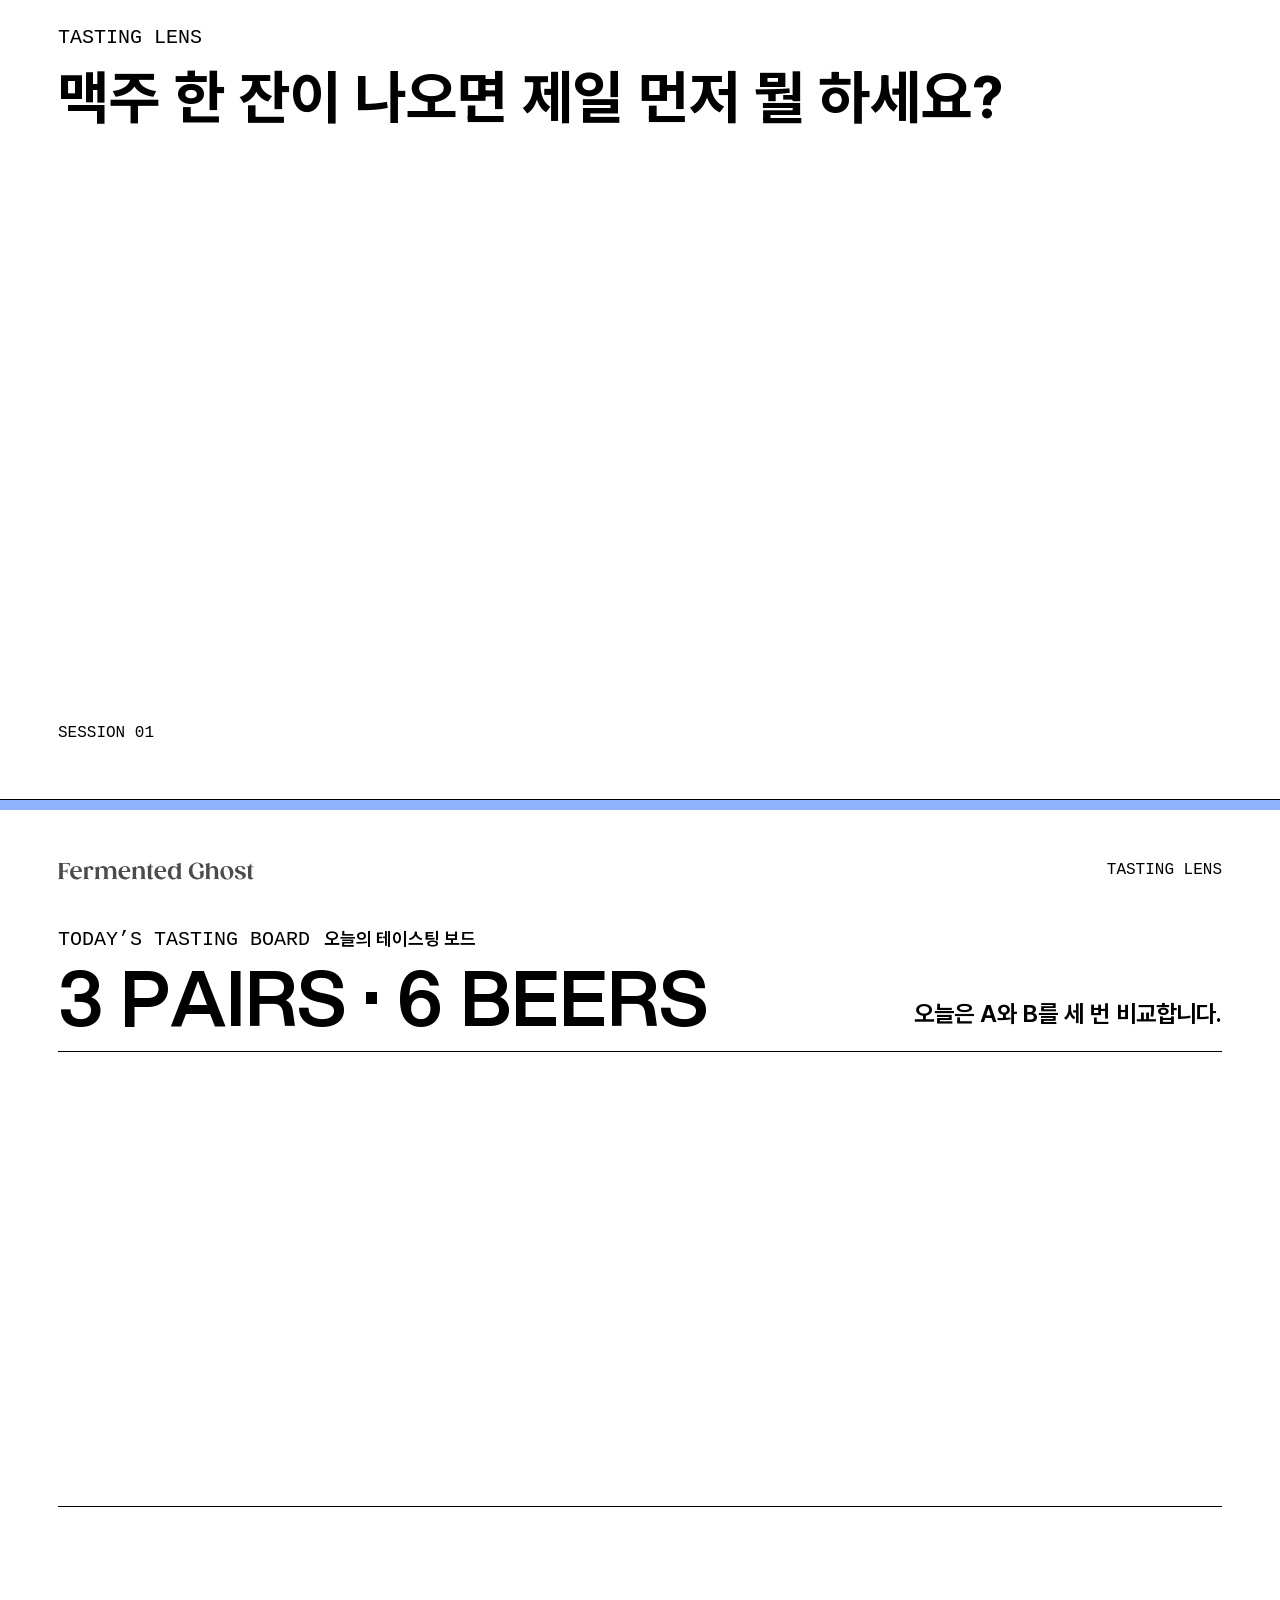
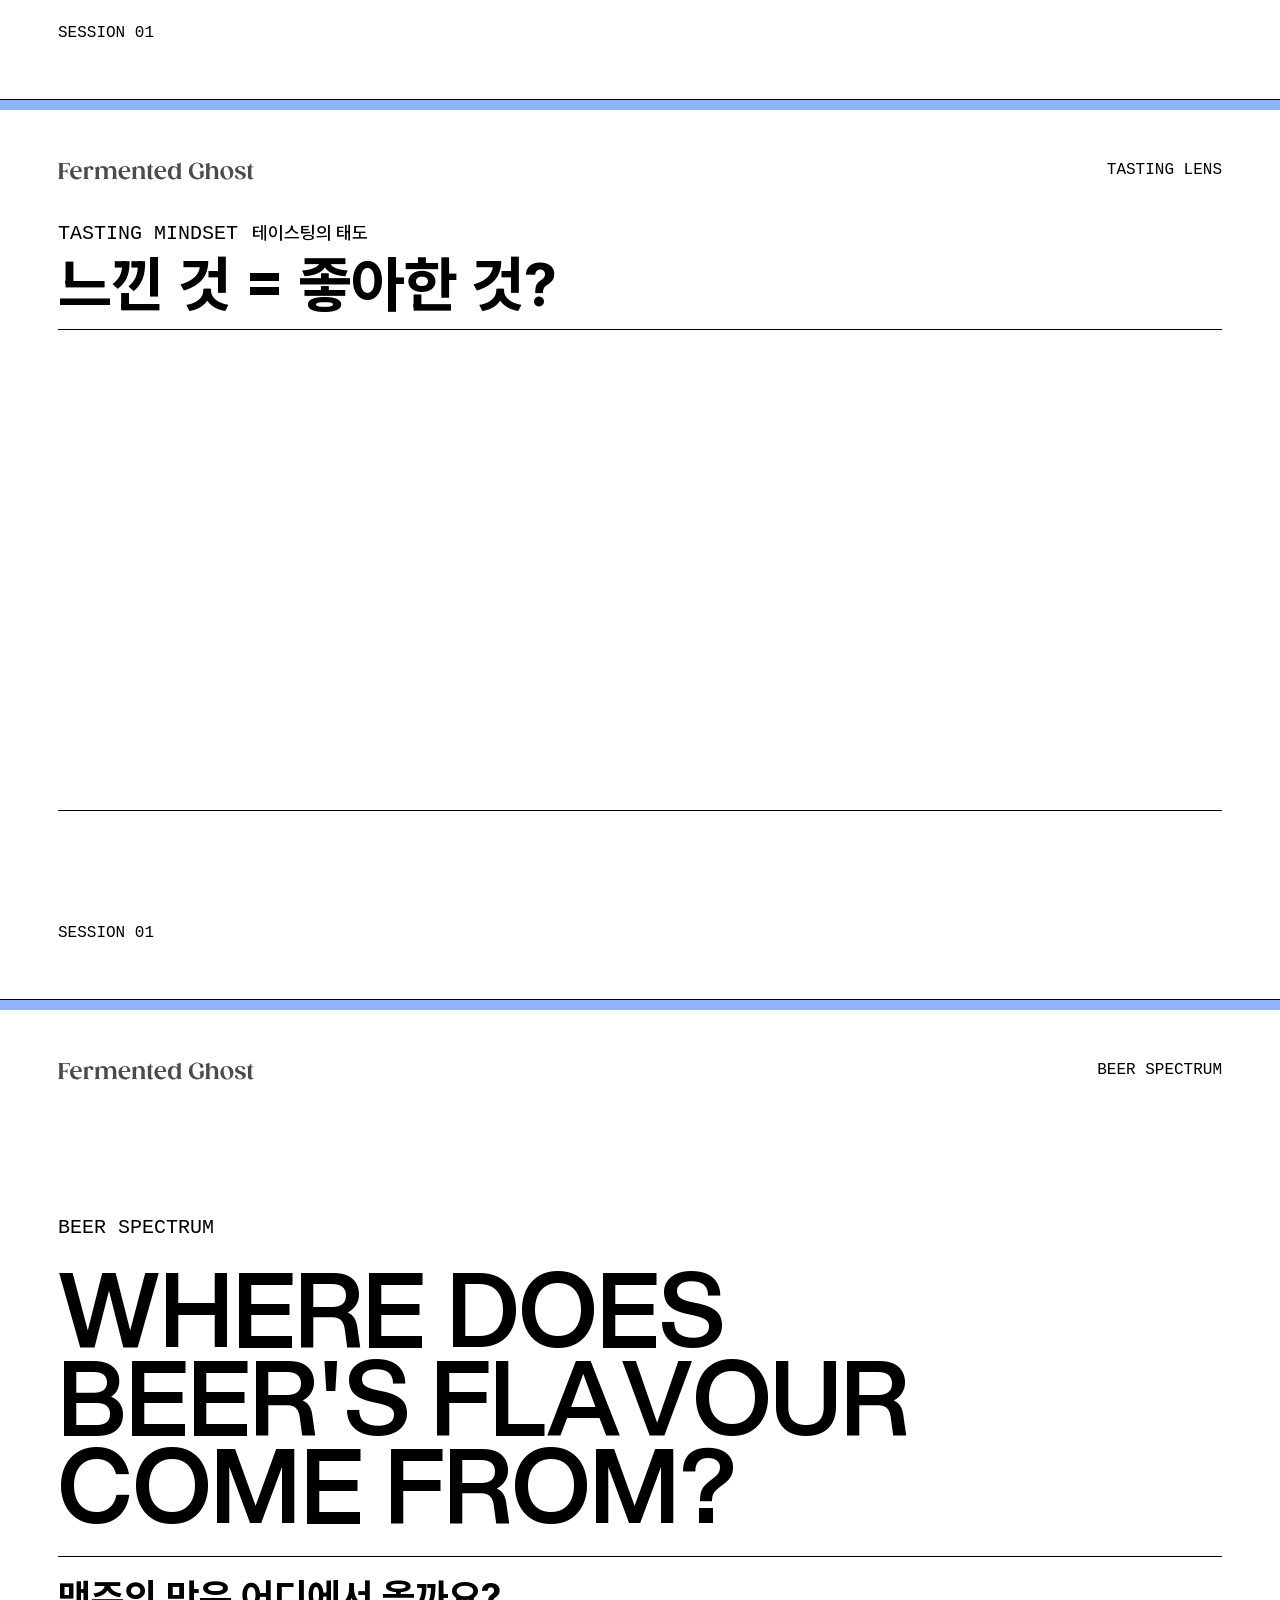
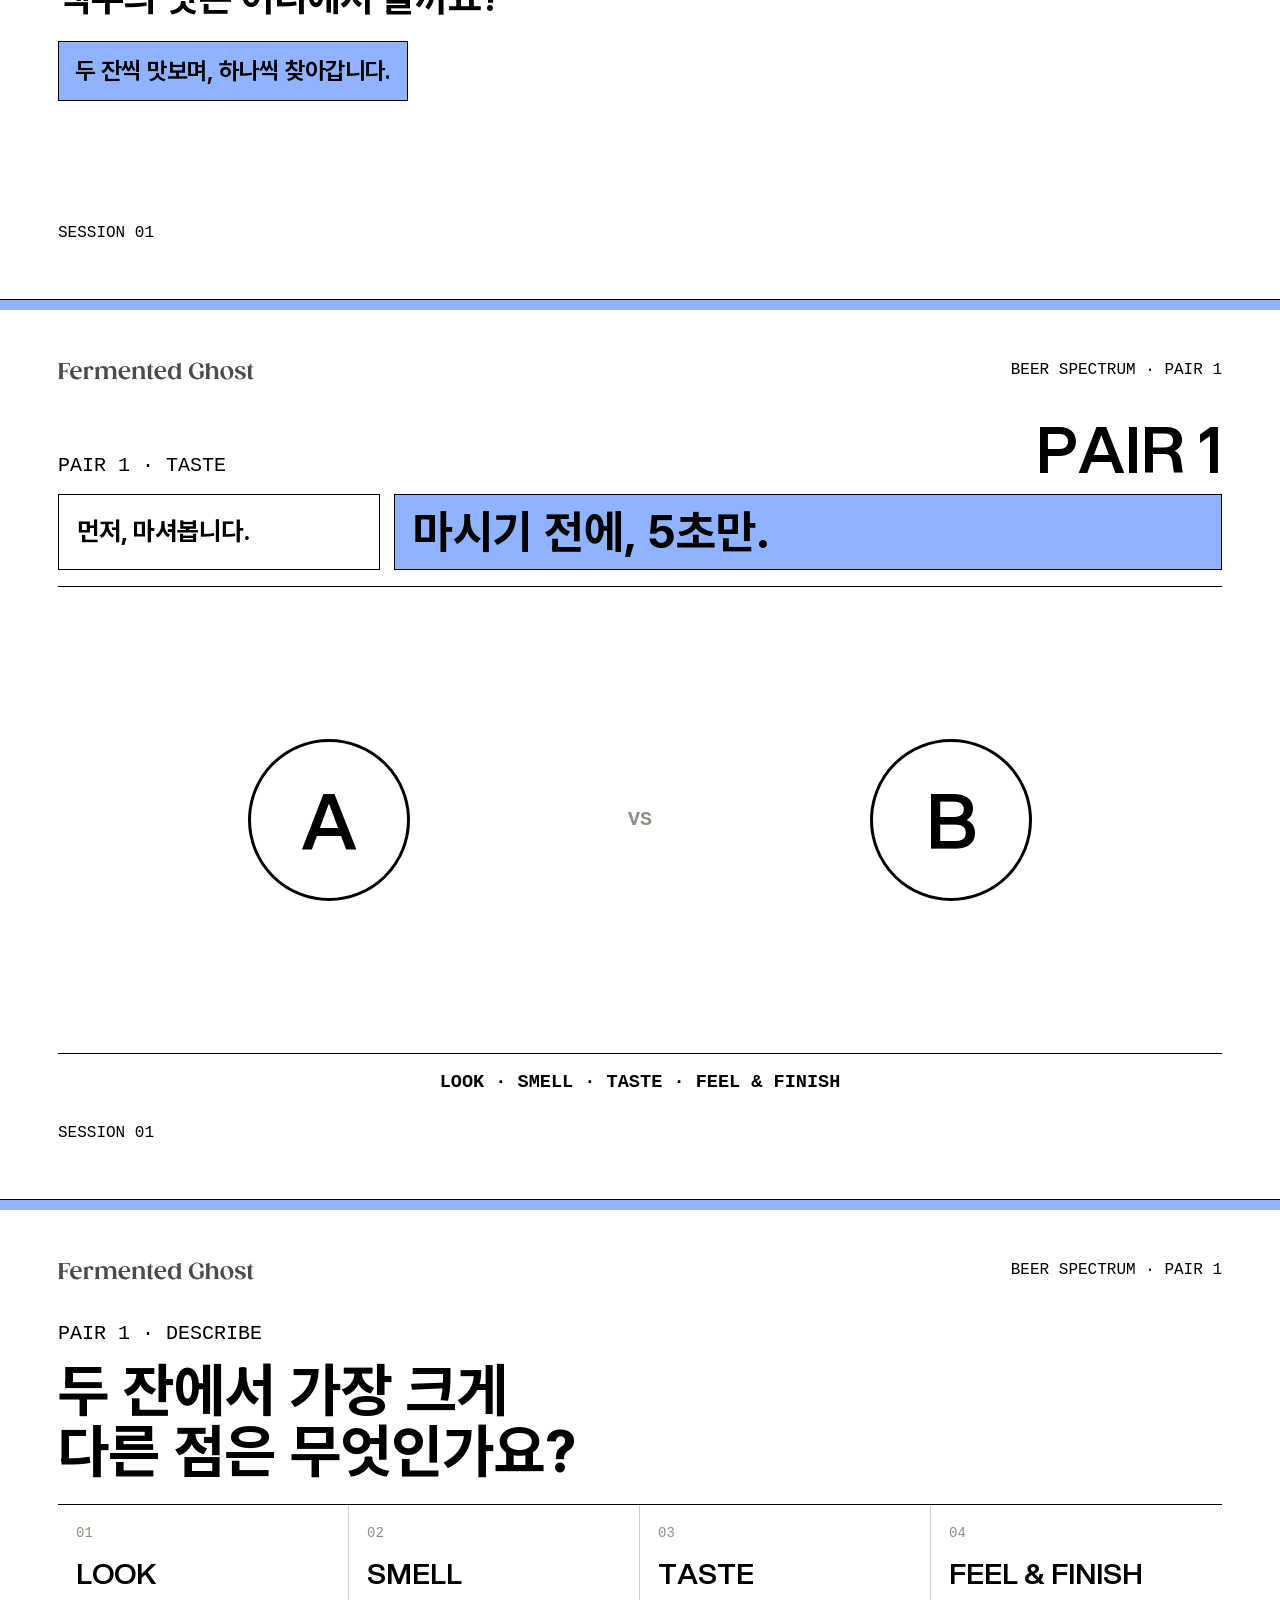
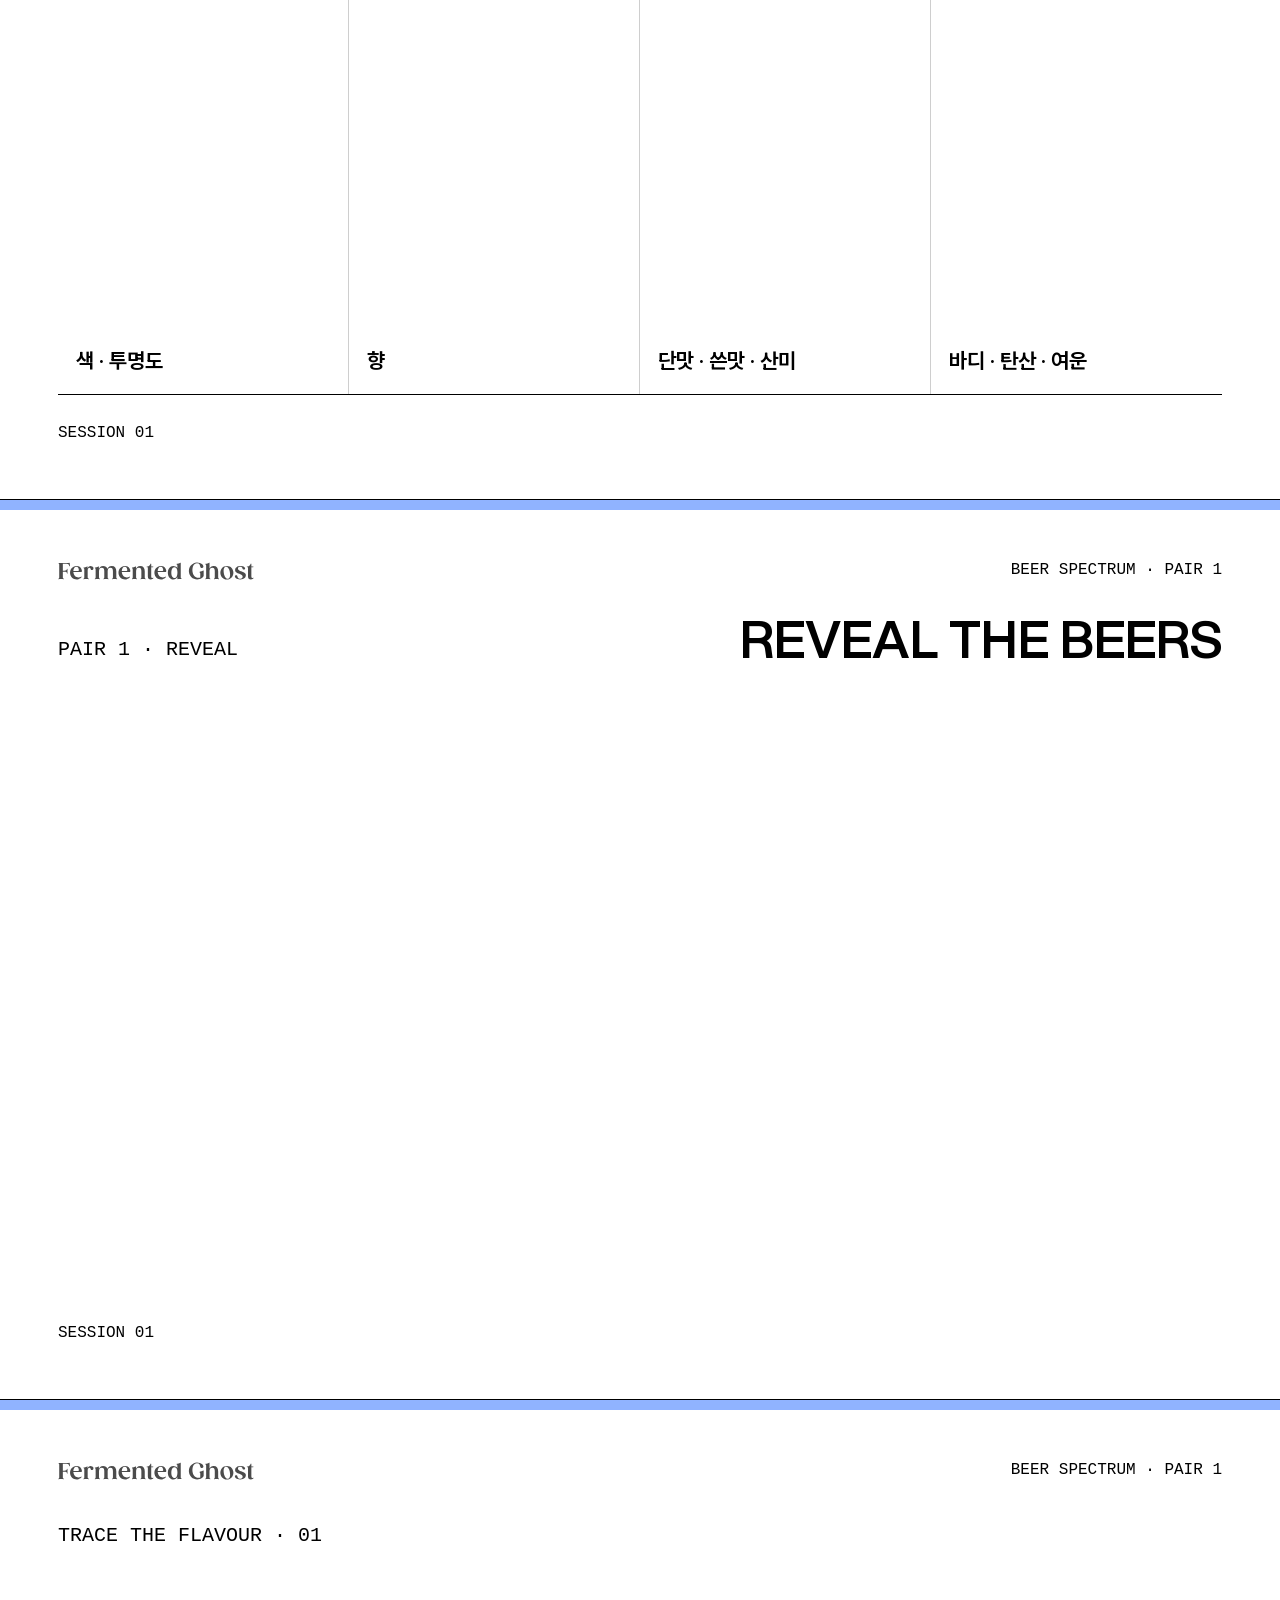
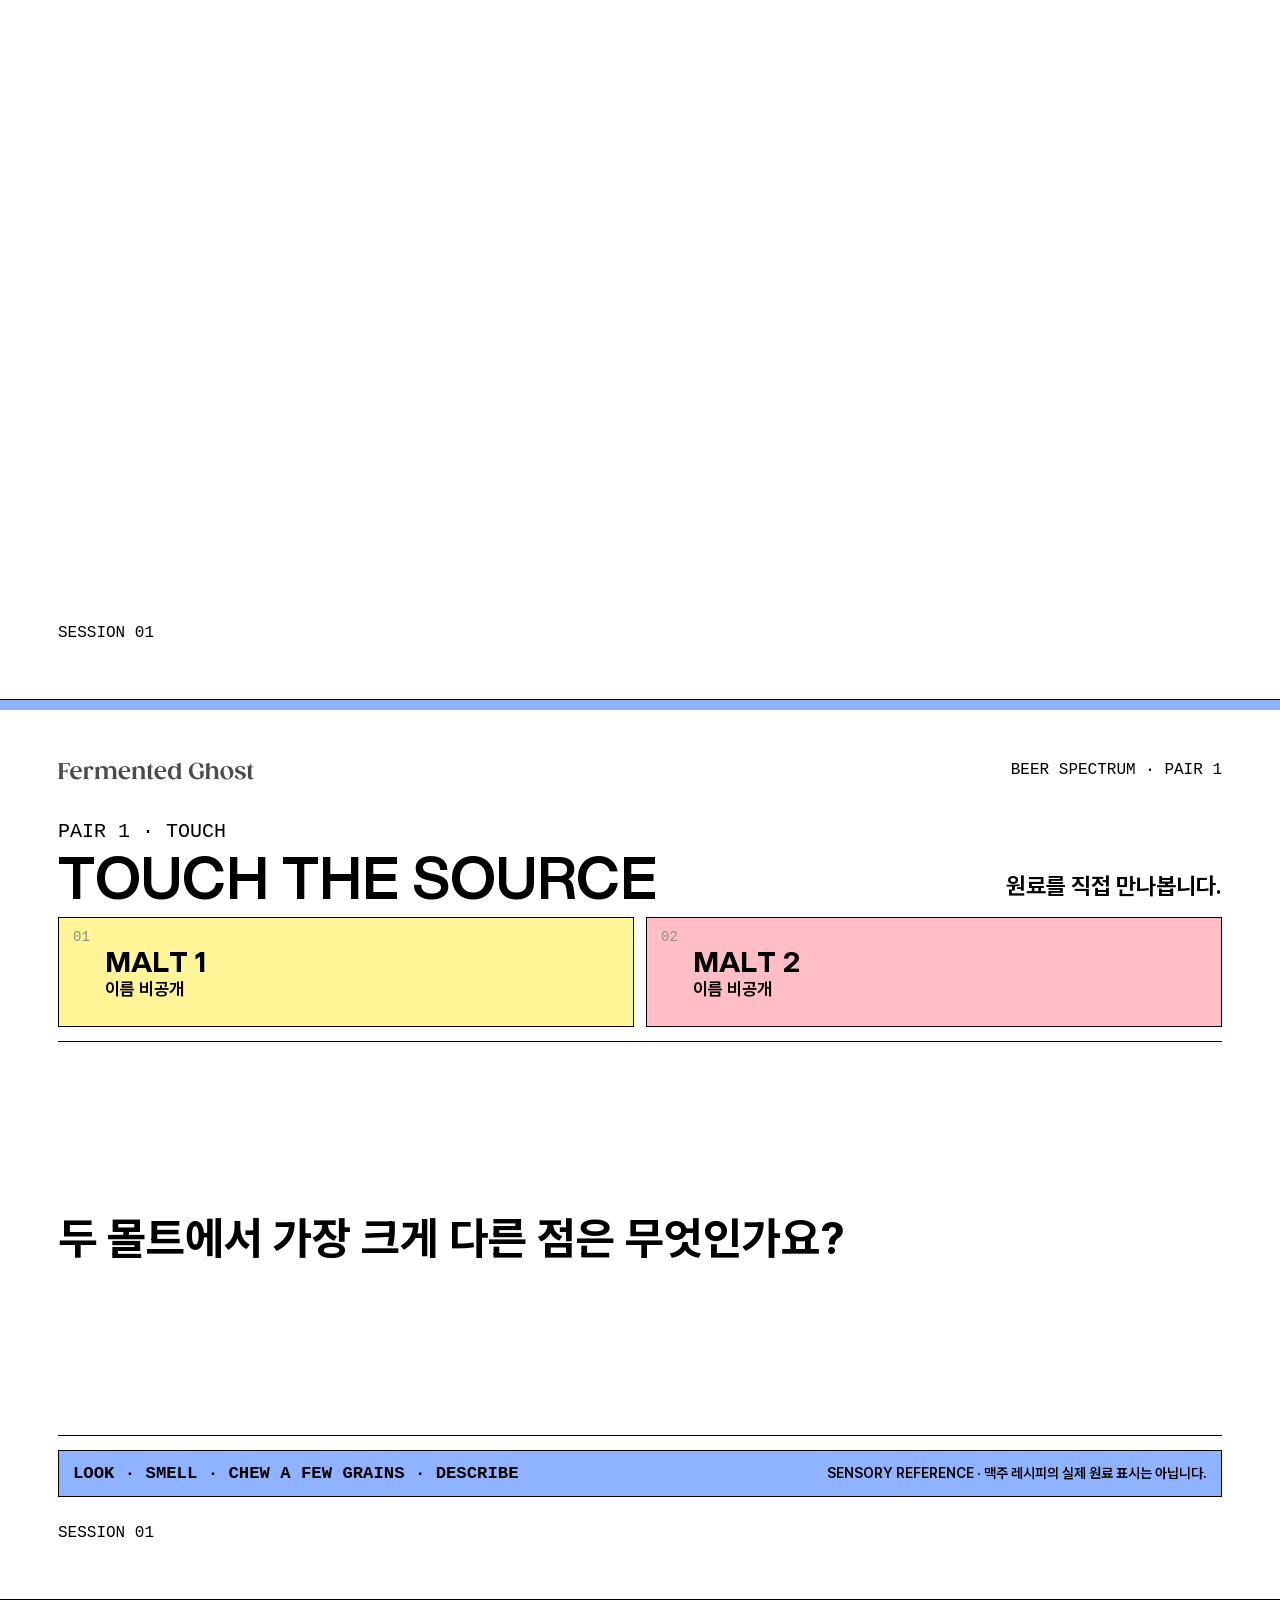
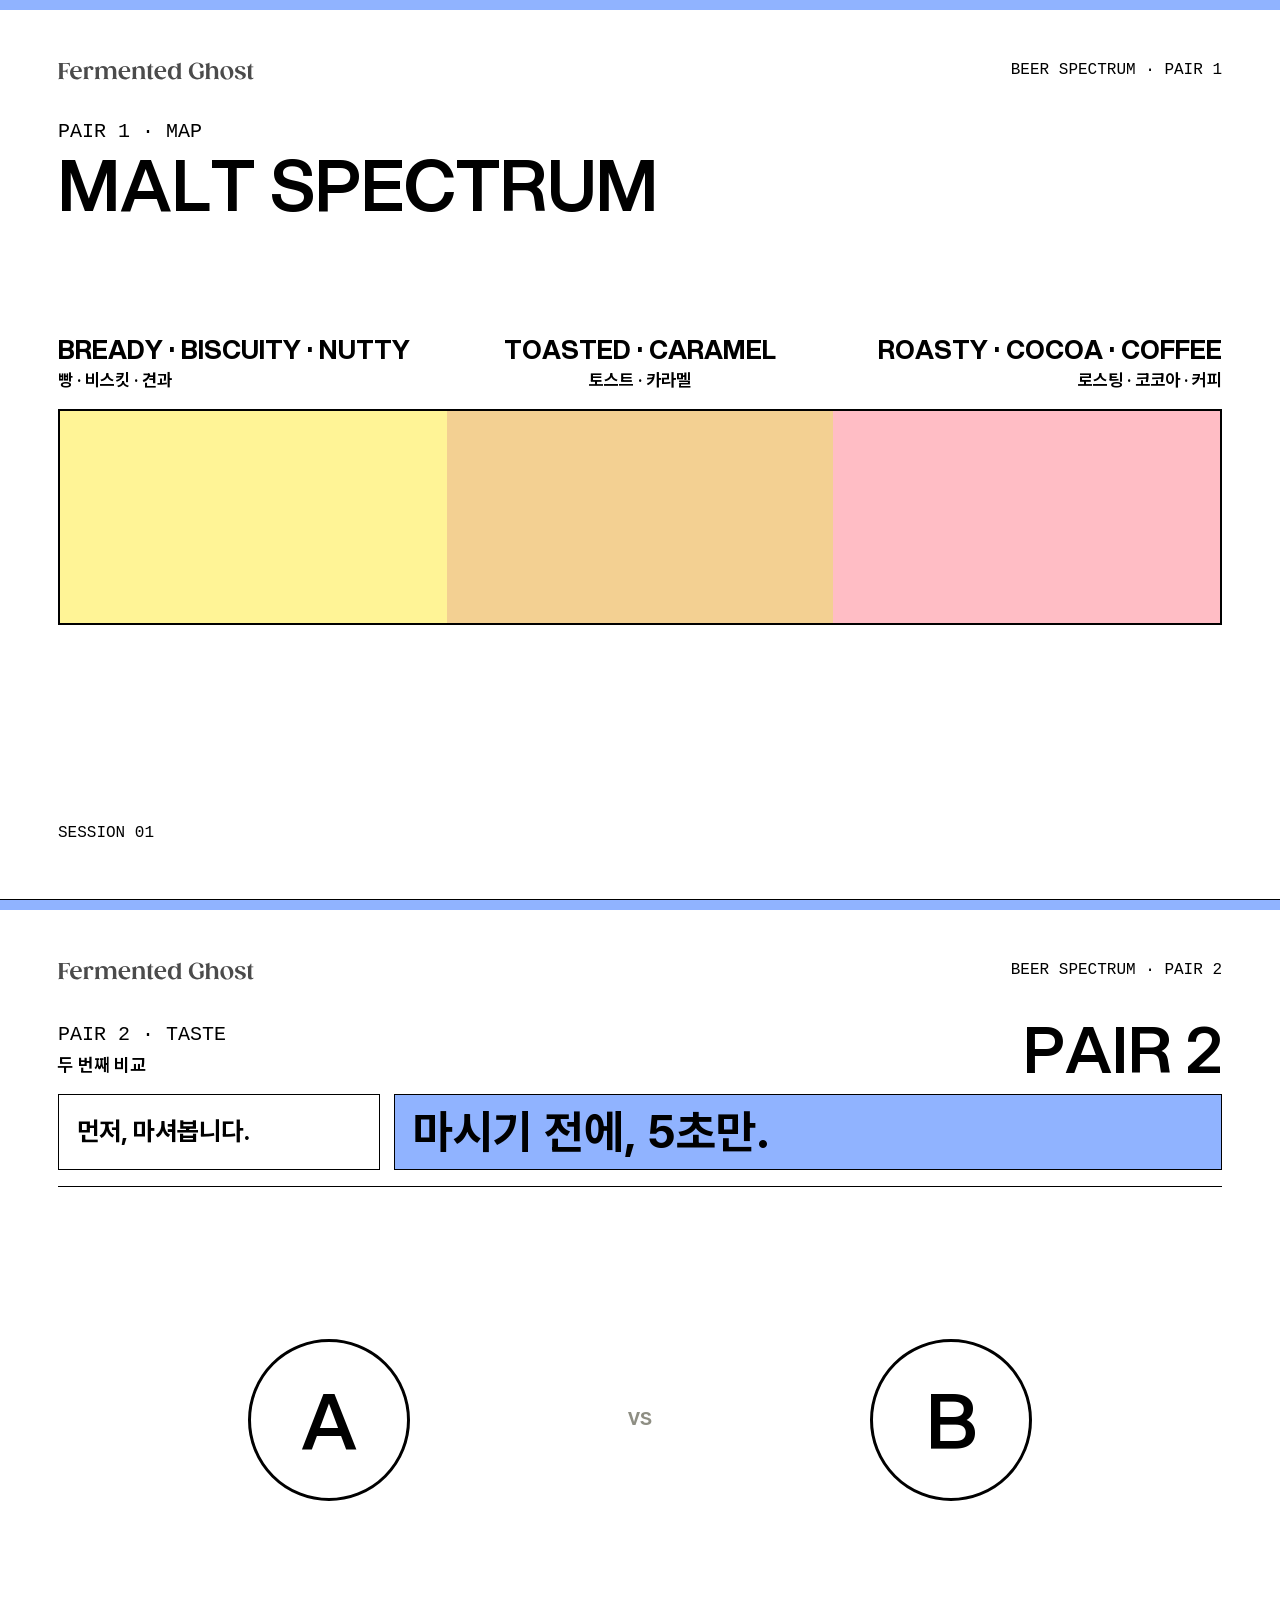
==== commit 6e9a08f4: "Add and align Session 01 course journey slide" ====
--- a/polytech-01/index.html
+++ b/polytech-01/index.html
@@ -5,10 +5,73 @@
     <meta name="viewport" content="width=device-width, initial-scale=1">
     <title>Session 01 Beer Compass</title>
     <link rel="icon" href="data:,">
-    <link rel="stylesheet" href="../polytech-assets/slides.css?v=20260823-37">
+    <link rel="stylesheet" href="../polytech-assets/slides.css?v=20260823-41">
   </head>
   <body style="--slide-accent: var(--culture-bacteria-blue); --slide-soft: var(--culture-pale-lab-blue);">
     <main class="deck-shell">
+      <section class="slide course-journey-slide" id="S00" data-sequence-reveal data-reveal-count="3" aria-label="Beer Culinary Lab 4주 과정 안내">
+        <header class="slide-header">
+          <span class="slide-brand">Fermented Ghost</span>
+          <span>Course Journey</span>
+        </header>
+        <div class="slide-body course-journey-layout">
+          <div class="course-journey-heading">
+            <div class="course-journey-identity story-reveal" data-reveal-step="0">
+              <p class="eyebrow course-journey-meta"><span>수제맥주제조운영</span><span>4 WEEKS · 5 SESSIONS</span></p>
+              <h1 class="type-display course-journey-title">BEER CULINARY LAB</h1>
+            </div>
+            <div class="course-journey-route story-reveal" data-reveal-step="1">
+              <h2 class="type-display course-journey-headline">TASTE → BREW → WATCH → READ → PAIR</h2>
+              <p class="course-journey-summary">한 달 동안, 한 잔의 맥주를 원료 · 공정 · 발효 · 감각 · 음식의 연결로 따라갑니다.</p>
+            </div>
+          </div>
+
+          <ol class="course-journey-track story-reveal" data-reveal-step="2" aria-label="5개 세션의 연결된 여정">
+            <li class="course-journey-stage course-journey-stage-1">
+              <span class="course-journey-number">01</span>
+              <div class="course-journey-name"><strong>BEER COMPASS</strong></div>
+              <em>TASTER</em>
+              <p>차이를 발견합니다.</p>
+            </li>
+            <li class="course-journey-stage course-journey-stage-2">
+              <span class="course-journey-number">02</span>
+              <div class="course-journey-name"><strong>BEER IN THE MAKING</strong></div>
+              <em>MAKER</em>
+              <p>직접 만듭니다.</p>
+            </li>
+            <li class="course-journey-stage course-journey-stage-3">
+              <span class="course-journey-number">03</span>
+              <div class="course-journey-name"><strong>BEER IN TRANSITION</strong></div>
+              <em>MAKER → TASTER</em>
+              <p>변화를 따라갑니다.</p>
+            </li>
+            <li class="course-journey-stage course-journey-stage-4">
+              <span class="course-journey-number">04</span>
+              <div class="course-journey-name"><strong>READING THE GLASS</strong></div>
+              <em>TASTER</em>
+              <p>결과를 읽습니다.</p>
+            </li>
+            <li class="course-journey-stage course-journey-stage-5">
+              <span class="course-journey-number">05</span>
+              <div class="course-journey-name"><strong>BEYOND THE GLASS</strong><span class="course-journey-subtitle">BEER PAIRING TABLE</span></div>
+              <em>CURATOR</em>
+              <p>음식과 페어링합니다.</p>
+            </li>
+          </ol>
+
+          <div class="course-participation story-reveal" data-reveal-step="3">
+            <div class="course-participation-invite">
+              <strong>TALK · ASK · COMPARE</strong>
+              <p>질문하고, 대답하고,<br>서로 다르게 느낀 것을 편하게 나눠주세요.</p>
+            </div>
+            <p class="course-participation-close">서로의 감각을 나눌수록<br>더 재미있는 수업입니다.</p>
+          </div>
+        </div>
+        <footer class="slide-footer">
+          <span>Beer Culinary Lab</span>
+        </footer>
+      </section>
+
       <section class="slide cold-open-slide" id="S01" aria-label="맥주 — Session 1 cold open">
         <header class="slide-header">
           <span class="slide-brand">Fermented Ghost</span>
--- a/polytech-assets/slides.css
+++ b/polytech-assets/slides.css
@@ -211,6 +211,212 @@
   background: var(--slide-accent);
 }
 
+.course-journey-slide {
+  background: #fbfbf8;
+}
+
+.course-journey-layout {
+  align-content: stretch;
+  gap: clamp(14px, 2vh, 24px);
+  grid-template-rows: auto minmax(0, 1fr) auto;
+  padding: clamp(18px, 2.6vh, 30px) 0;
+}
+
+.course-journey-heading {
+  min-width: 0;
+}
+
+.course-journey-meta {
+  align-items: center;
+  display: flex;
+  font-size: clamp(17px, 1.15vw, 21px);
+  gap: clamp(18px, 1.8vw, 32px);
+  margin-bottom: clamp(12px, 1.6vh, 18px);
+}
+
+.course-journey-meta span + span {
+  border-left: 1px solid var(--ui-00);
+  padding-left: clamp(18px, 1.8vw, 32px);
+}
+
+.course-journey-title {
+  font-size: clamp(76px, min(8vw, 13vh), 152px);
+  font-weight: 590;
+  line-height: .86;
+  margin: 0;
+  white-space: nowrap;
+}
+
+.course-journey-headline {
+  font-size: clamp(34px, min(3vw, 5.4vh), 58px);
+  font-weight: 590;
+  line-height: .96;
+  margin: clamp(24px, 3.2vh, 36px) 0 0;
+  white-space: nowrap;
+}
+
+.course-journey-summary {
+  color: #51514c;
+  font-size: clamp(18px, 1.28vw, 23px);
+  font-weight: 540;
+  margin: clamp(8px, 1.1vh, 12px) 0 0;
+}
+
+.course-journey-track {
+  align-self: stretch;
+  border: 1px solid var(--ui-00);
+  display: grid;
+  grid-template-columns: repeat(5, minmax(0, 1fr));
+  list-style: none;
+  margin: 0;
+  min-height: 0;
+  padding: 0;
+}
+
+.course-journey-stage {
+  align-content: start;
+  border-right: 1px solid var(--ui-00);
+  display: grid;
+  grid-template-rows: auto minmax(3.25em, auto) auto 1fr;
+  min-width: 0;
+  padding: clamp(13px, 1.4vw, 24px);
+  position: relative;
+}
+
+.course-journey-stage:last-child {
+  border-right: 0;
+}
+
+.course-journey-stage::before {
+  content: "";
+  height: 8px;
+  left: 0;
+  position: absolute;
+  right: 0;
+  top: 0;
+}
+
+.course-journey-stage-1::before { background: var(--culture-pale-yellow); }
+.course-journey-stage-2::before { background: var(--culture-pale-green); }
+.course-journey-stage-3::before { background: var(--culture-pale-lab-blue); }
+.course-journey-stage-4::before { background: var(--culture-warm-coral); }
+.course-journey-stage-5::before { background: var(--culture-pale-rose); }
+
+.course-journey-number,
+.course-journey-stage em,
+.course-journey-subtitle {
+  font-family: var(--font-mono);
+  font-style: normal;
+  letter-spacing: 0;
+}
+
+.course-journey-number {
+  font-size: clamp(16px, 1vw, 19px);
+  font-weight: 650;
+  margin: 4px 0 clamp(9px, 1.2vh, 14px);
+}
+
+.course-journey-stage strong {
+  display: block;
+  font-family: var(--font-display);
+  font-size: clamp(18px, 1.42vw, 27px);
+  font-weight: 620;
+  line-height: 1.02;
+}
+
+.course-journey-name {
+  min-width: 0;
+}
+
+.course-journey-subtitle {
+  font-size: clamp(13px, .86vw, 16px);
+  font-weight: 700;
+  line-height: 1.1;
+  margin-top: 5px;
+}
+
+.course-journey-stage em {
+  align-self: end;
+  border-top: 1px solid var(--ui-00);
+  font-size: clamp(15px, 1vw, 19px);
+  font-weight: 750;
+  margin-top: clamp(12px, 1.8vh, 20px);
+  padding-top: 8px;
+}
+
+.course-journey-stage p {
+  align-self: end;
+  font-size: clamp(18px, 1.25vw, 23px);
+  font-weight: 680;
+  line-height: 1.25;
+  margin: 8px 0 0;
+}
+
+.course-participation {
+  align-items: center;
+  background: var(--culture-pale-lab-blue);
+  border: 1px solid var(--ui-00);
+  display: grid;
+  grid-template-columns: minmax(0, 3fr) minmax(0, 2fr);
+  padding: clamp(14px, 1.8vh, 22px) 0;
+}
+
+.course-participation-invite {
+  align-items: center;
+  display: grid;
+  gap: clamp(18px, 2.2vw, 38px);
+  grid-template-columns: auto 1fr;
+  min-width: 0;
+  padding: 0 clamp(18px, 2vw, 34px);
+}
+
+.course-participation-invite strong {
+  font-family: var(--font-display);
+  font-size: clamp(31px, 2.8vw, 54px);
+  font-weight: 610;
+  line-height: .96;
+  white-space: nowrap;
+}
+
+.course-participation-invite p {
+  border-left: 1px solid var(--ui-00);
+  font-size: clamp(18px, 1.25vw, 23px);
+  font-weight: 650;
+  line-height: 1.35;
+  margin: 0;
+  padding-left: clamp(18px, 2vw, 32px);
+}
+
+.course-participation-close {
+  border-left: 1px solid var(--ui-00);
+  font-size: clamp(23px, 1.75vw, 32px);
+  font-weight: 820;
+  line-height: 1.22;
+  margin: 0;
+  padding: 0 clamp(18px, 2vw, 34px);
+}
+
+@media (max-width: 1200px) {
+  .course-participation {
+    grid-template-columns: minmax(0, 3fr) minmax(0, 2fr);
+  }
+
+  .course-participation-invite {
+    align-content: center;
+    gap: 8px;
+    grid-template-columns: 1fr;
+  }
+
+  .course-participation-invite p {
+    border-left: 0;
+    padding-left: 0;
+  }
+
+  .course-participation-invite p br {
+    display: none;
+  }
+}
+
 .cold-open-slide {
   background: var(--culture-bacteria-blue);
   color: var(--ui-00);
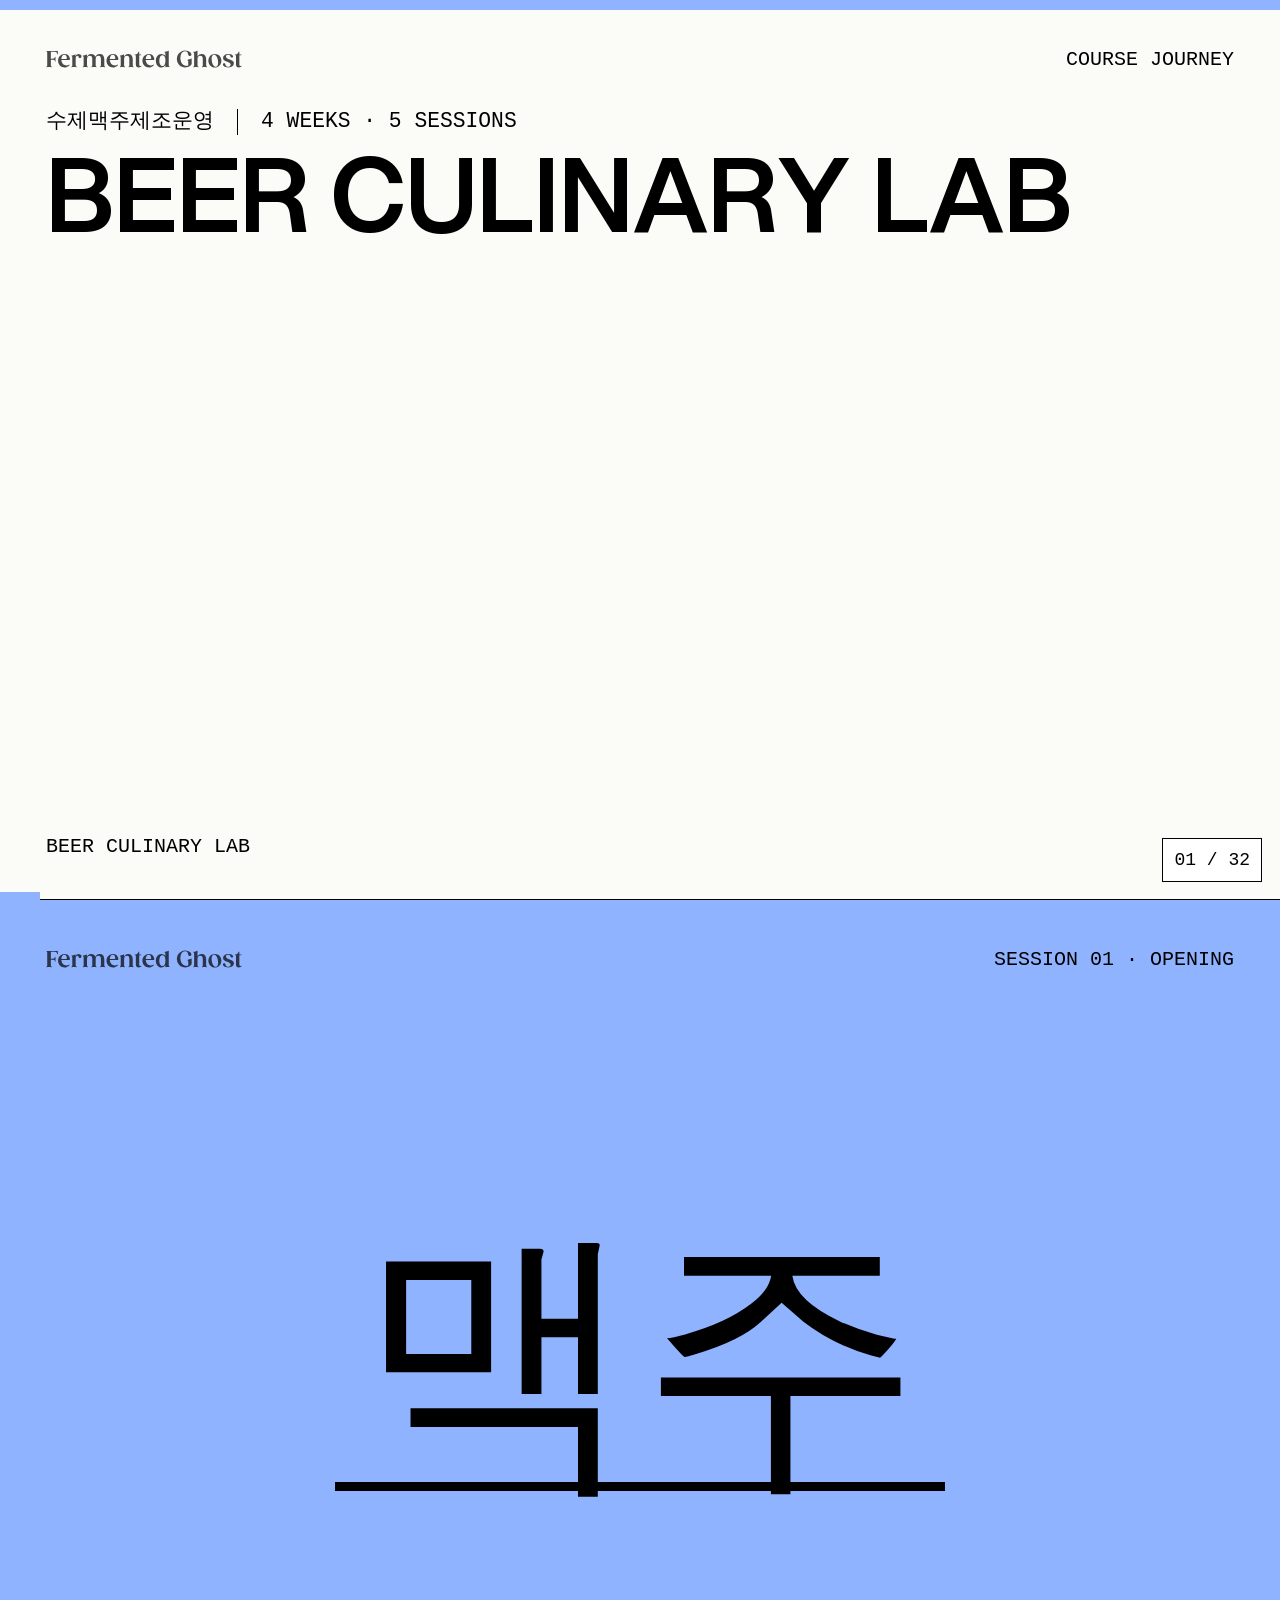
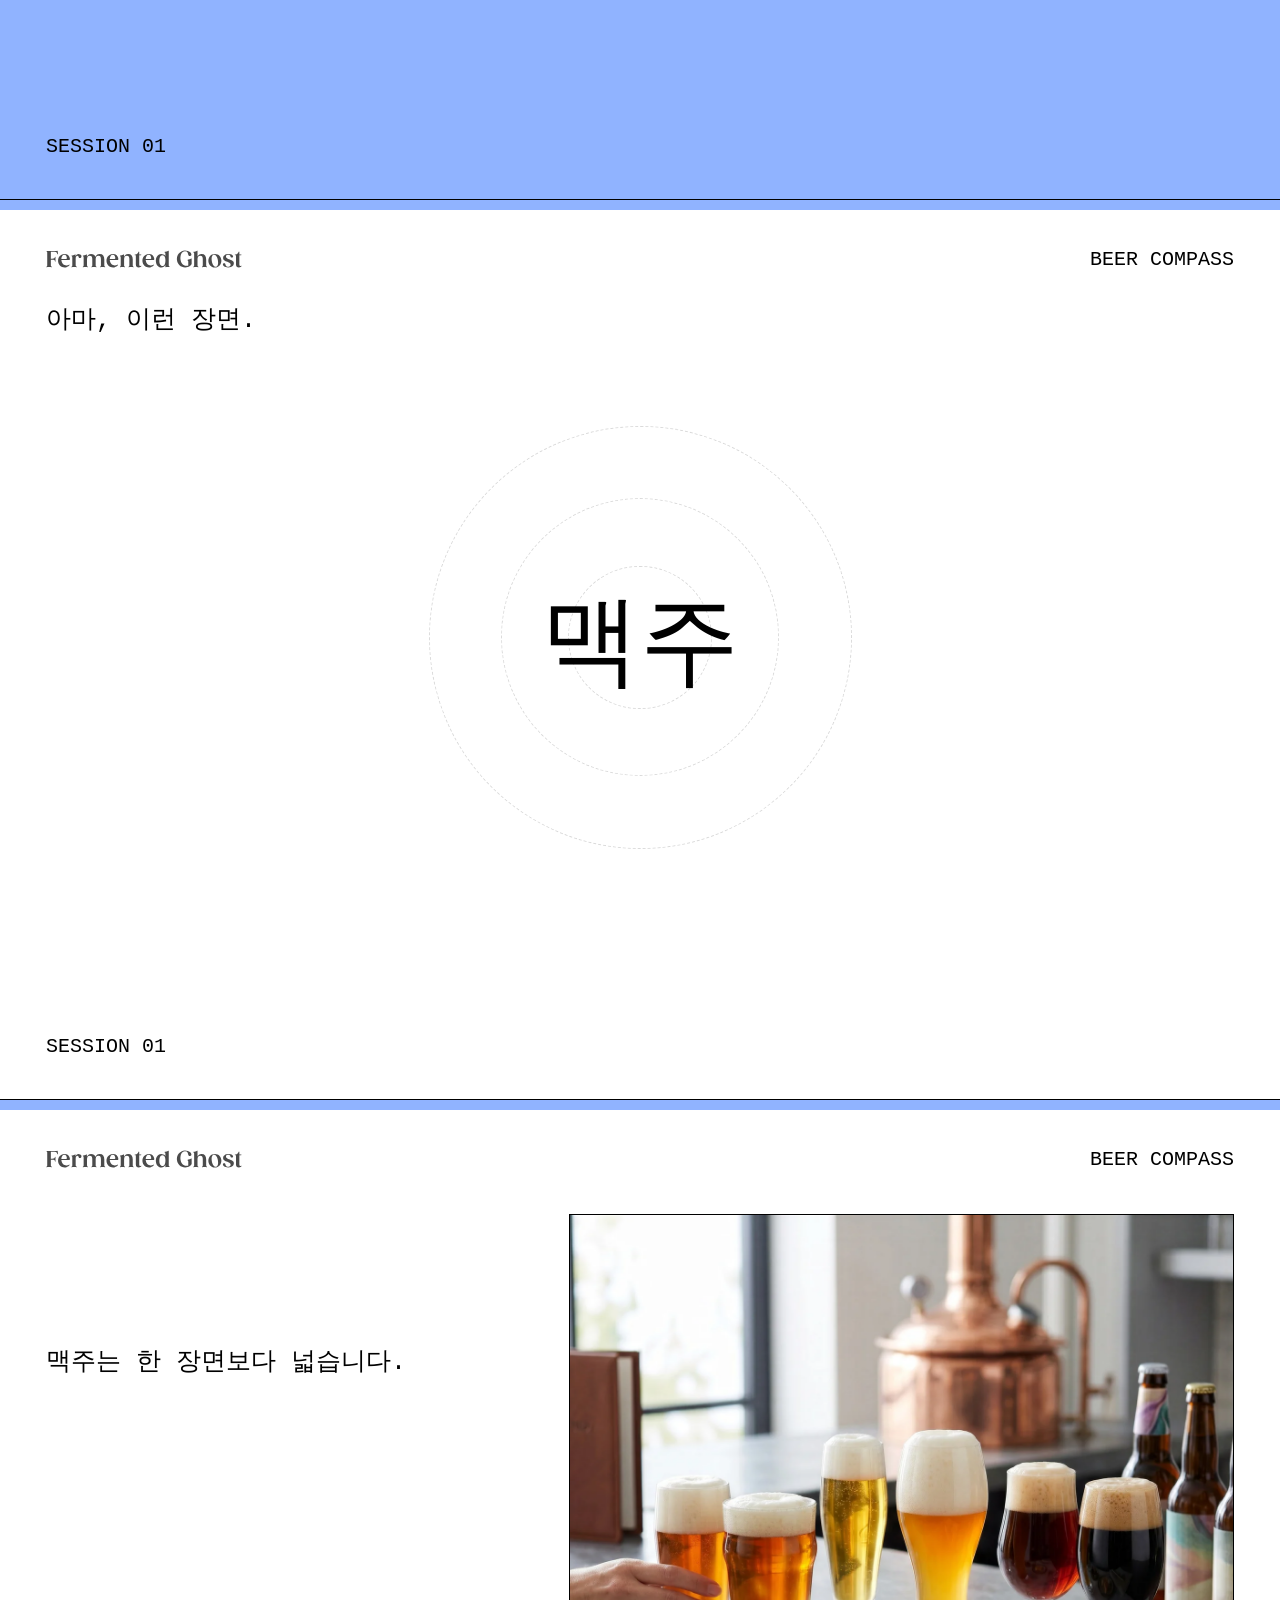
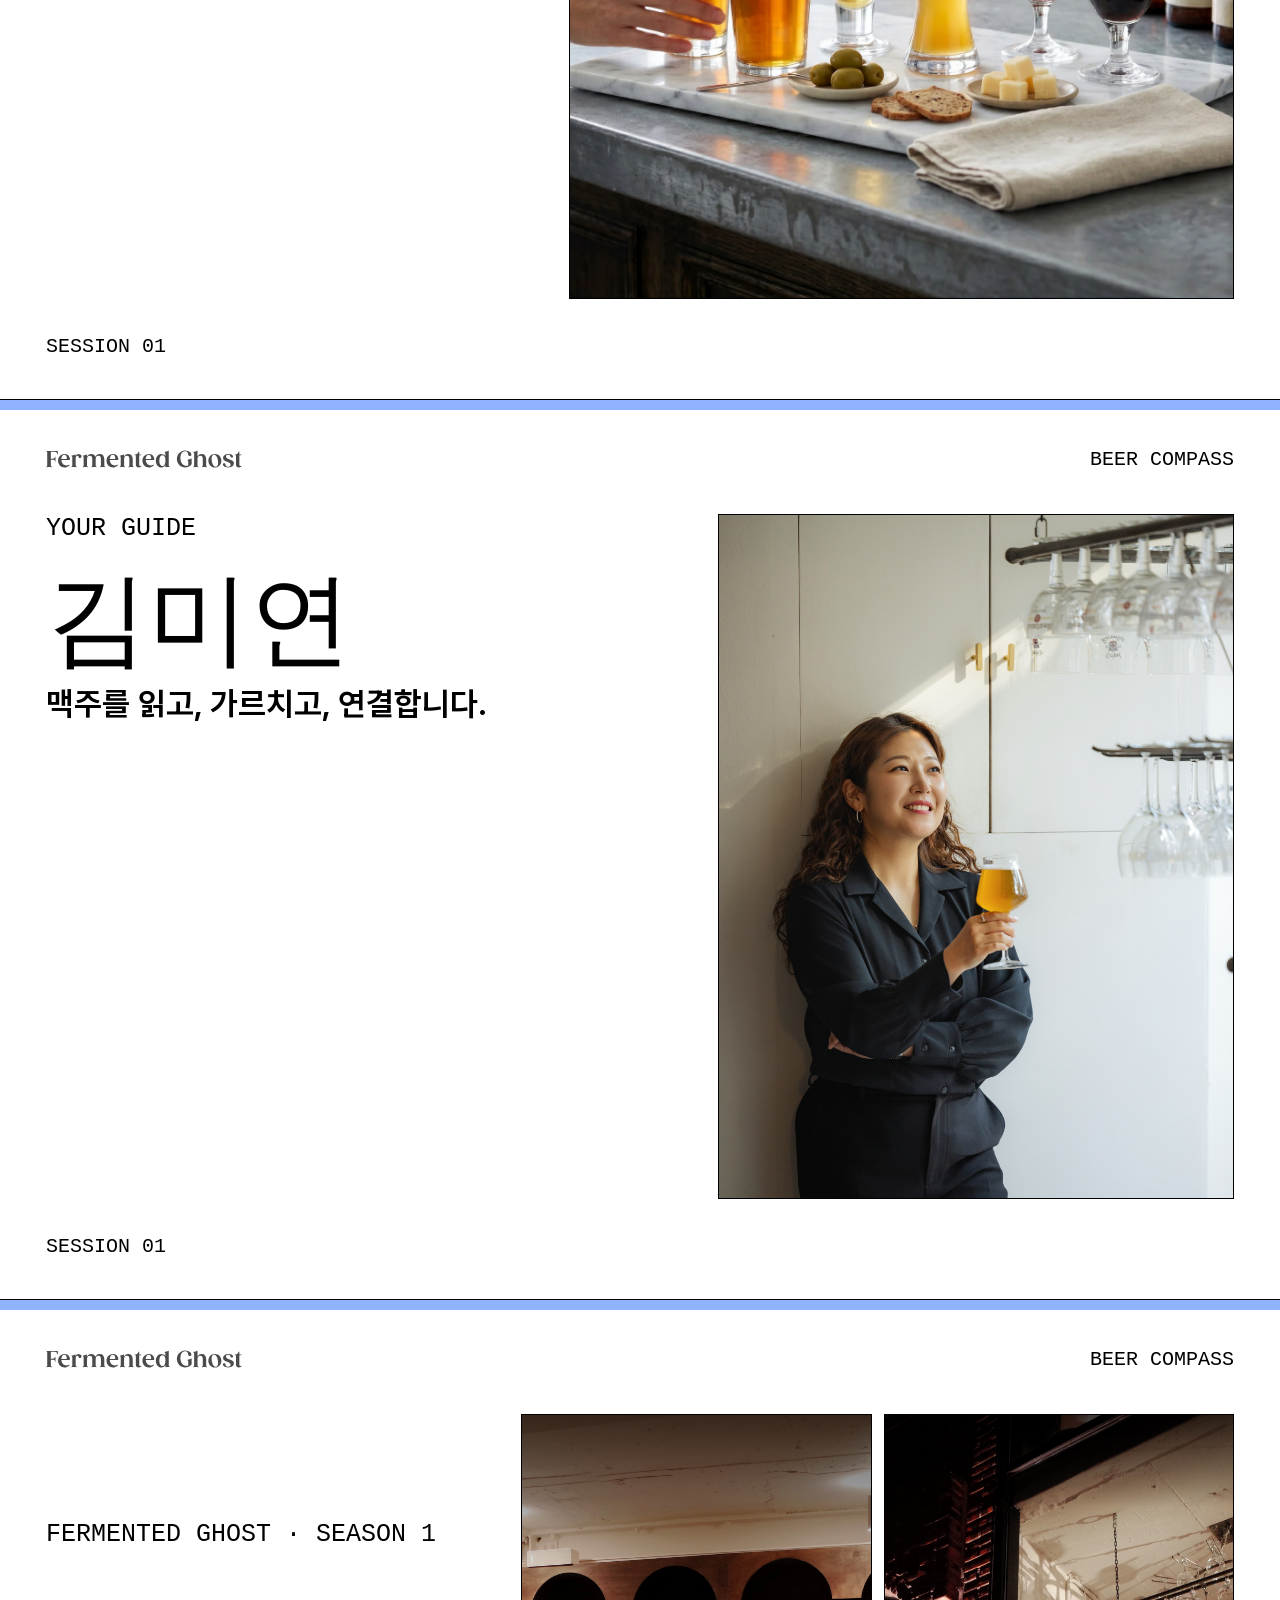
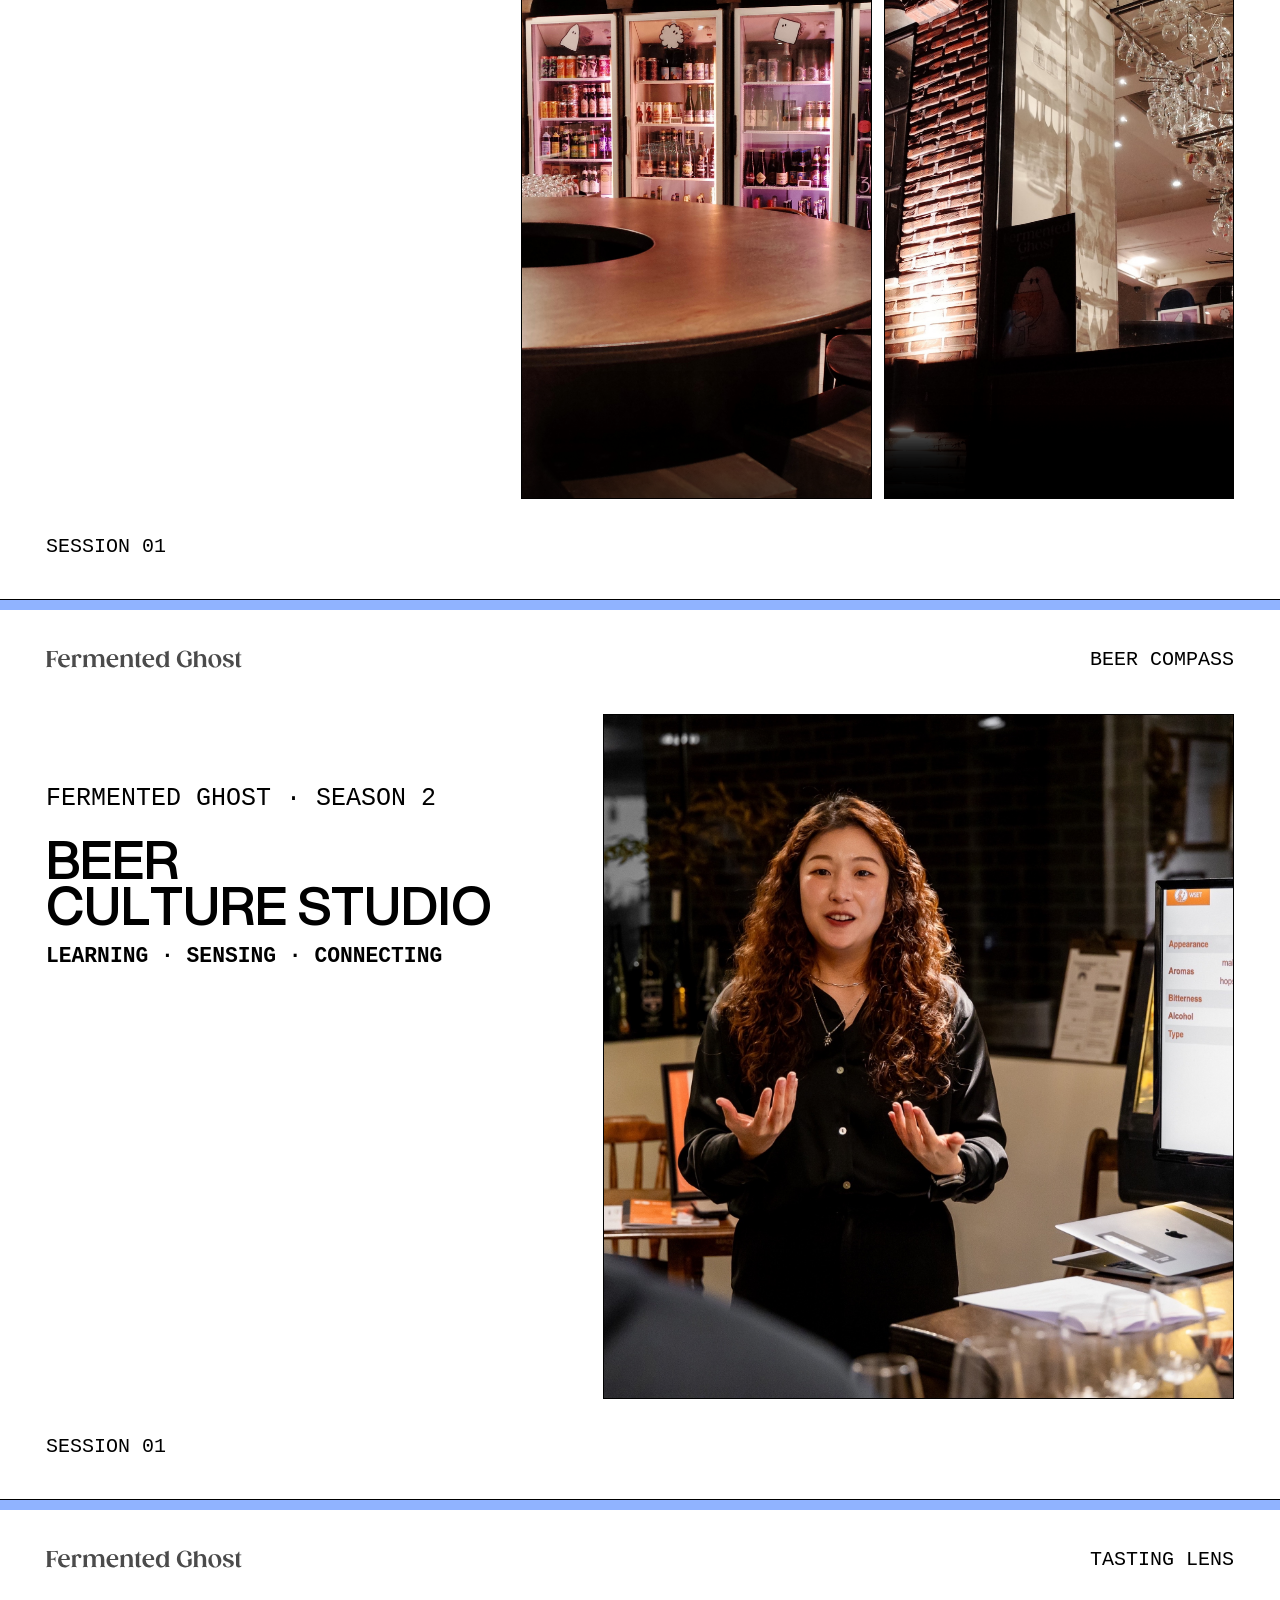
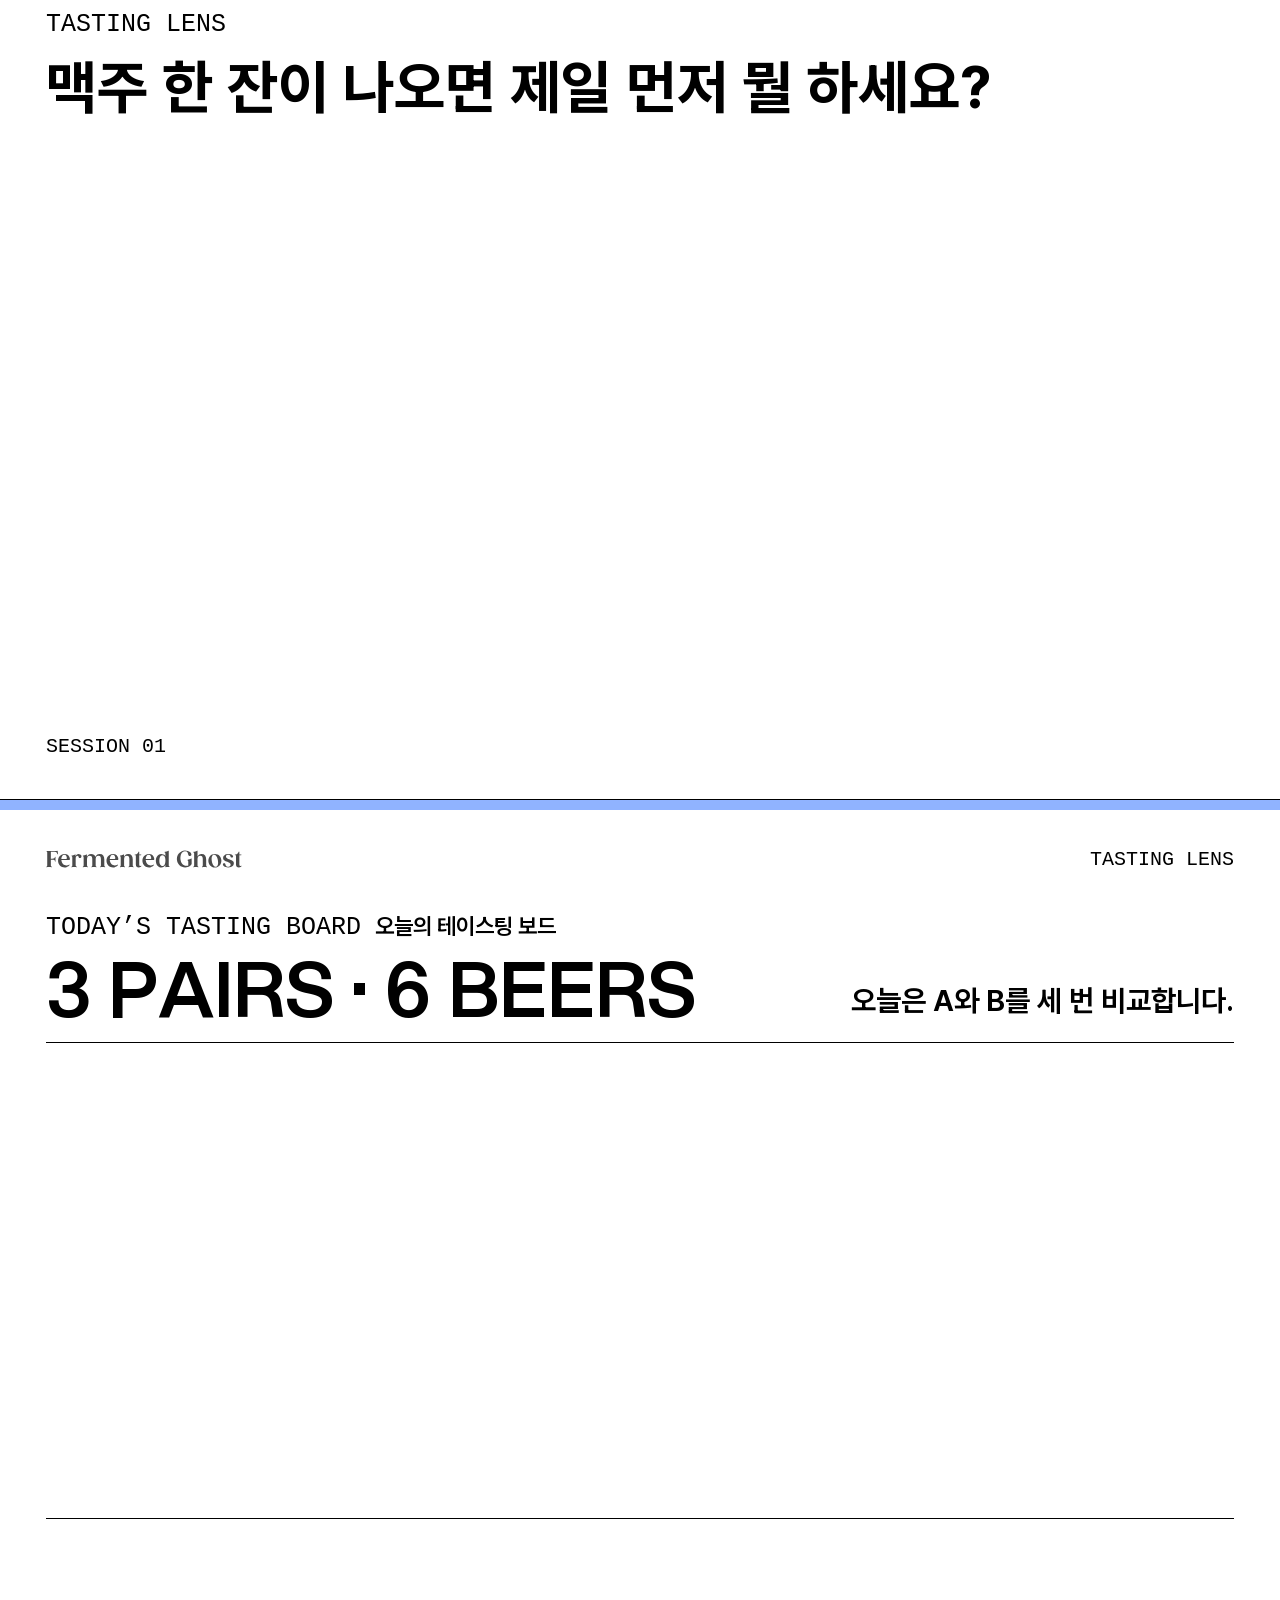
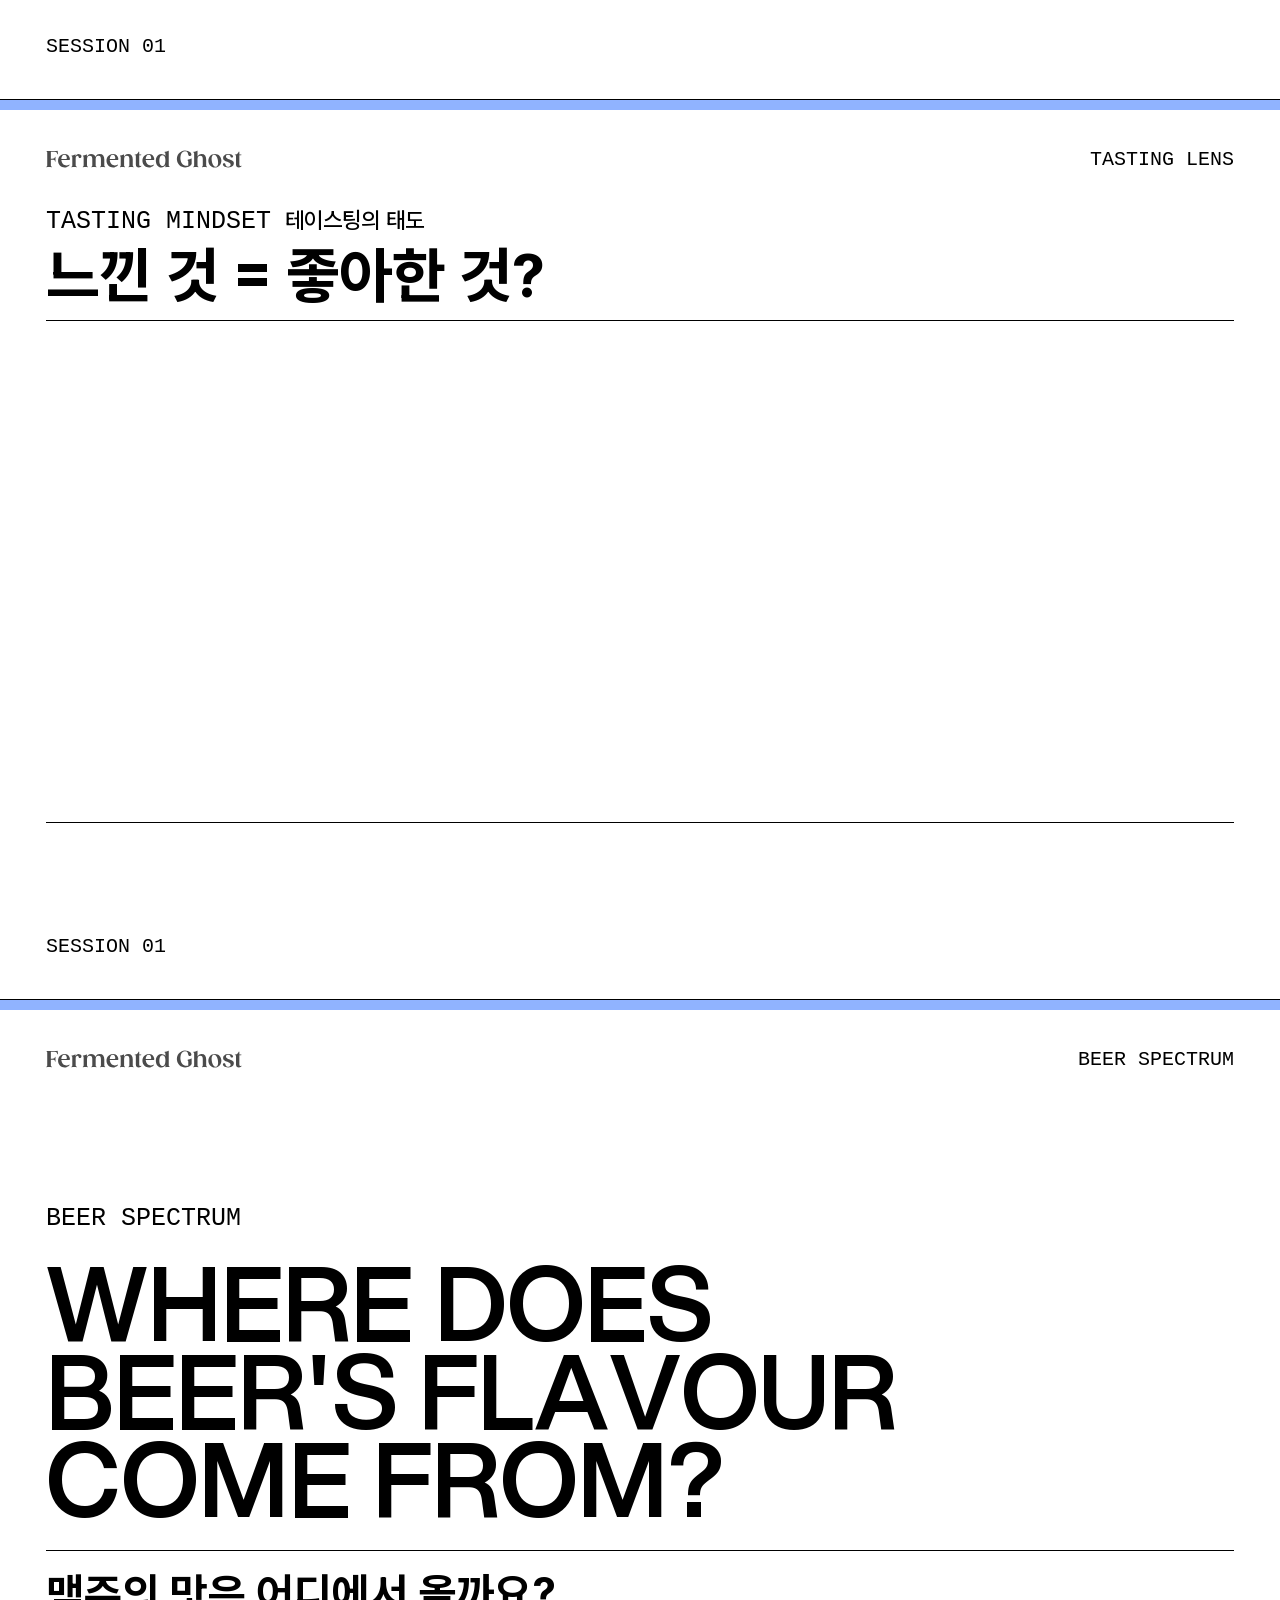
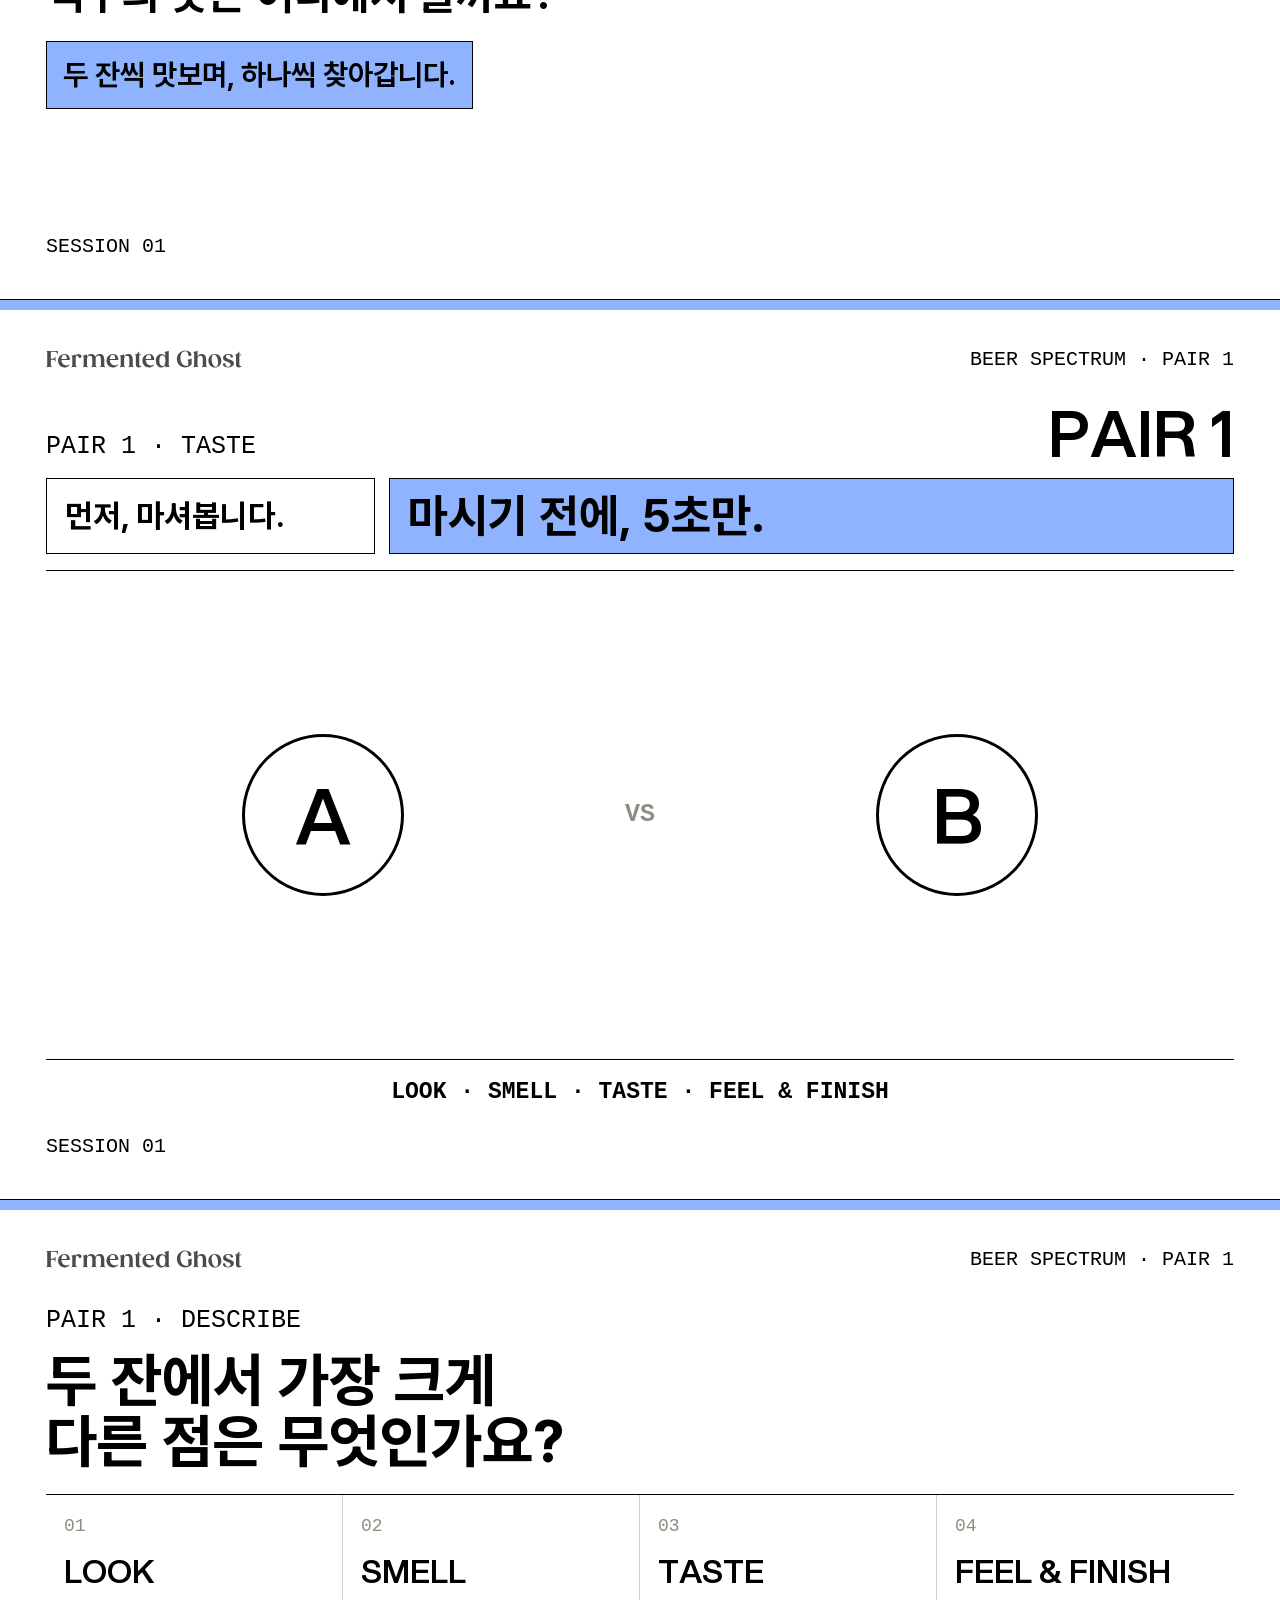
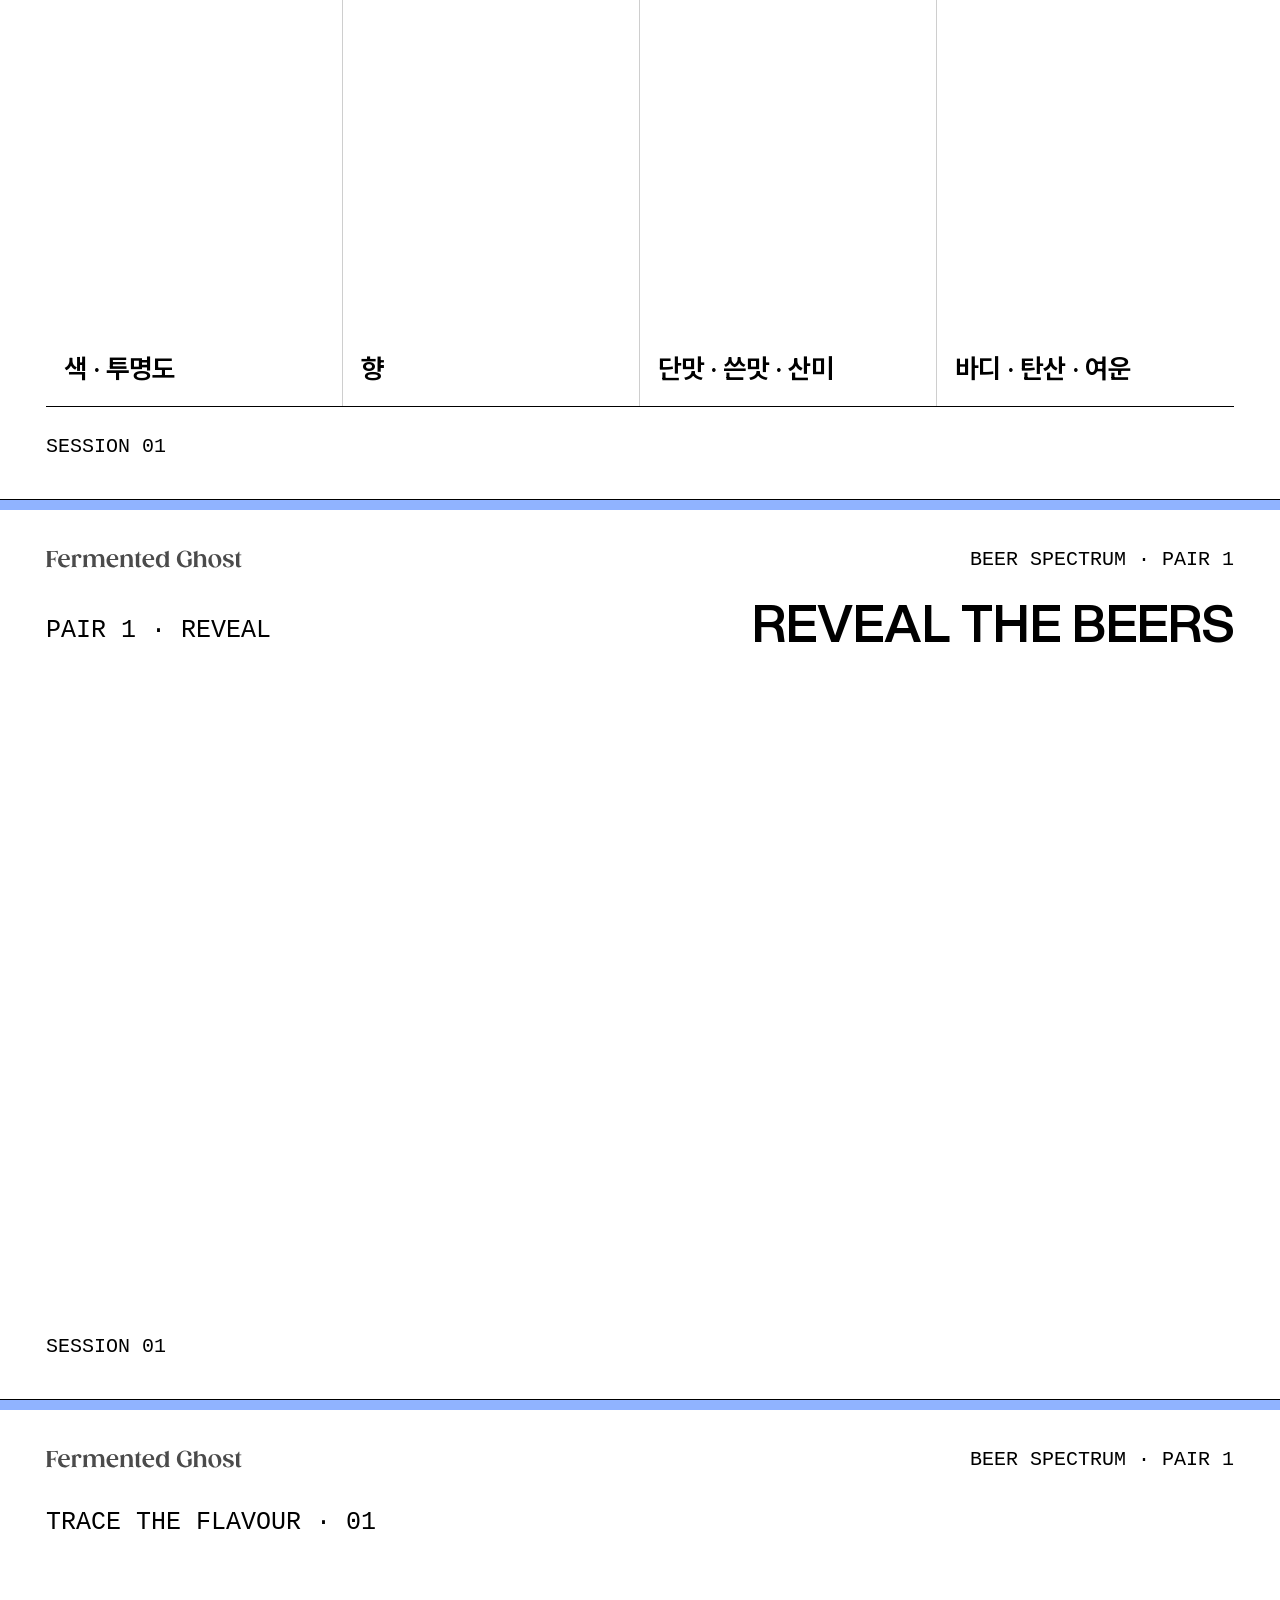
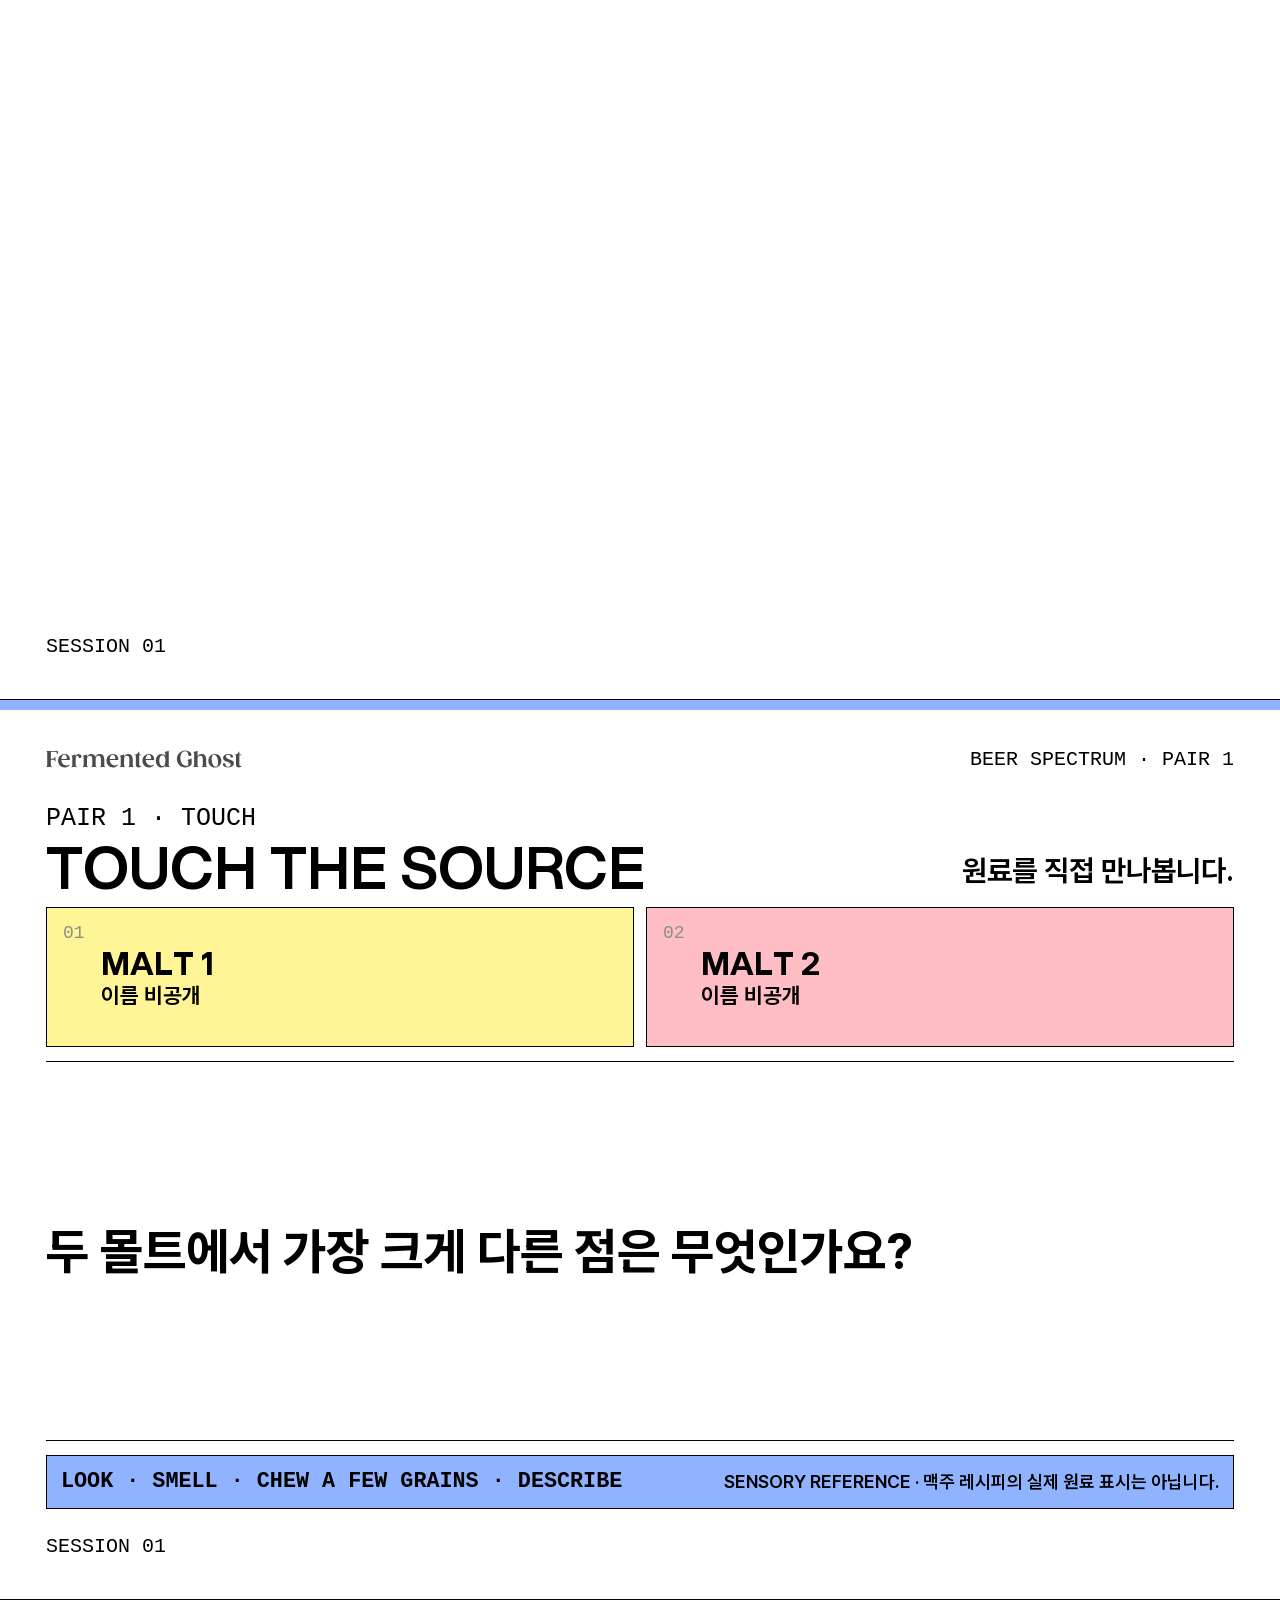
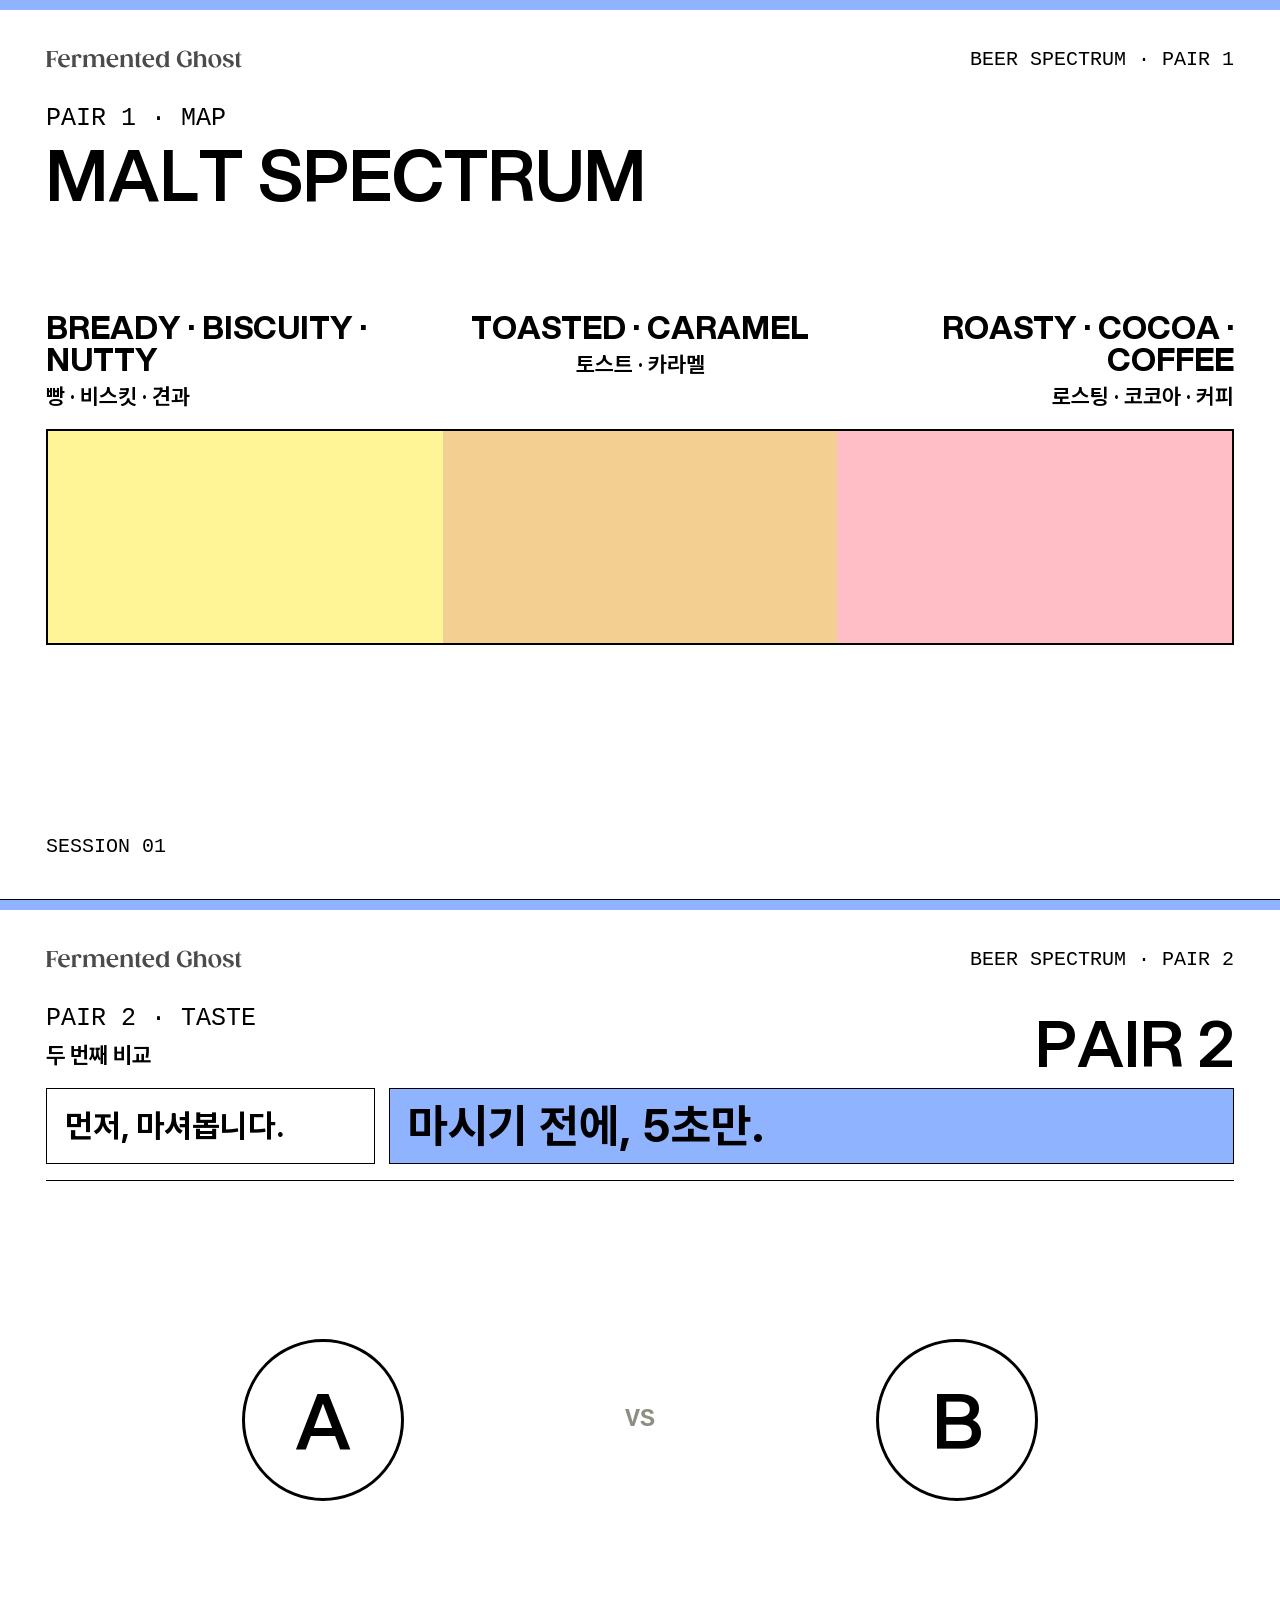
==== commit 6fec9799: "Finalize Session 01 classroom slides" ====
--- a/polytech-01/index.html
+++ b/polytech-01/index.html
@@ -5,7 +5,7 @@
     <meta name="viewport" content="width=device-width, initial-scale=1">
     <title>Session 01 Beer Compass</title>
     <link rel="icon" href="data:,">
-    <link rel="stylesheet" href="../polytech-assets/slides.css?v=20260823-41">
+    <link rel="stylesheet" href="../polytech-assets/slides.css?v=20260823-47">
   </head>
   <body style="--slide-accent: var(--culture-bacteria-blue); --slide-soft: var(--culture-pale-lab-blue);">
     <main class="deck-shell">
@@ -64,7 +64,13 @@
               <strong>TALK · ASK · COMPARE</strong>
               <p>질문하고, 대답하고,<br>서로 다르게 느낀 것을 편하게 나눠주세요.</p>
             </div>
-            <p class="course-participation-close">서로의 감각을 나눌수록<br>더 재미있는 수업입니다.</p>
+            <div class="course-participation-close">
+              <p>서로의 감각을 나눌수록<br>더 재미있는 수업입니다.</p>
+              <div class="course-qr" aria-label="학생용 강의자료 링크">
+                <img src="./assets/images/polytech-01-qr.png" alt="강의자료를 여는 QR 코드">
+                <span>강의자료 열기</span>
+              </div>
+            </div>
           </div>
         </div>
         <footer class="slide-footer">
@@ -656,23 +662,27 @@
         </header>
         <div class="slide-body sensory-reference-touch-layout hop-sensory-layout">
           <div class="sensory-reference-touch-heading"><p class="eyebrow">PAIR 2 · TOUCH</p><h2 class="type-display">TOUCH THE SOURCE</h2><span>두 홉의 향을 직접 비교합니다.</span></div>
-          <div class="sensory-reference-samples">
-            <article class="sensory-reference-sample sensory-reference-sample-1">
-              <span>01</span>
-              <div class="sensory-reference-hidden-copy"><strong>HOP 1</strong><span>이름 비공개</span></div>
-              <div class="sensory-reference-product story-reveal" data-reveal-step="2">
-                <div><strong>HALLERTAUER TRADITION</strong><span>할러타우어 트라디치온</span></div>
-                <small>28g · SENSORY REFERENCE</small>
-                <p><strong>HERBAL · LIME · GRASSY</strong><span>허브 · 라임 · 풀</span></p>
-              </div>
-            </article>
-            <article class="sensory-reference-sample sensory-reference-sample-2">
-              <span>02</span>
-              <div class="sensory-reference-hidden-copy"><strong>HOP 2</strong><span>이름 비공개</span></div>
-              <div class="sensory-reference-product story-reveal" data-reveal-step="2">
-                <div><strong>MOSAIC®</strong><span>모자이크</span></div>
-                <small>28g · SENSORY REFERENCE</small>
-                <p><strong>TANGERINE · TROPICAL · BERRY</strong><span>귤 · 열대과일 · 베리</span></p>
+          <div class="hop-reference-cards">
+            <article class="hop-reference-card hop-reference-card-1">
+              <span class="hop-reference-number">01</span>
+              <div class="hop-reference-content">
+                <div class="hop-reference-blind"><strong>HOP 1</strong><span>이름 비공개</span></div>
+                <div class="hop-reference-revealed" data-reveal-step="2">
+                  <div class="hop-reference-name"><strong>HALLERTAUER TRADITION</strong><span>할러타우어 트라디치온</span></div>
+                  <small>28g · SENSORY REFERENCE</small>
+                  <p><strong>HERBAL · LIME · GRASSY</strong><span>허브 · 라임 · 풀</span></p>
+                </div>
+              </div>
+            </article>
+            <article class="hop-reference-card hop-reference-card-2">
+              <span class="hop-reference-number">02</span>
+              <div class="hop-reference-content">
+                <div class="hop-reference-blind"><strong>HOP 2</strong><span>이름 비공개</span></div>
+                <div class="hop-reference-revealed" data-reveal-step="2">
+                  <div class="hop-reference-name"><strong>MOSAIC®</strong><span>모자이크</span></div>
+                  <small>28g · SENSORY REFERENCE</small>
+                  <p><strong>TANGERINE · TROPICAL · BERRY</strong><span>귤 · 열대과일 · 베리</span></p>
+                </div>
               </div>
             </article>
           </div>
--- a/polytech-assets/slides.css
+++ b/polytech-assets/slides.css
@@ -1,3 +1,4 @@
+/* CLASSROOM TYPE SCALE 2026-08-23 */
 @font-face {
   font-family: "Aspekta";
   font-style: normal;
@@ -94,7 +95,7 @@
   height: var(--deck-viewport-height, 100vh);
   min-height: var(--deck-viewport-height, 100vh);
   overflow: hidden;
-  padding: 52px 58px 46px;
+  padding: 40px 46px 34px;
   position: relative;
   width: 100%;
 }
@@ -114,7 +115,7 @@
   align-items: center;
   display: flex;
   font-family: var(--font-mono);
-  font-size: 16px;
+  font-size: 20px;
   font-variant-numeric: tabular-nums;
   font-weight: 500;
   gap: 18px;
@@ -125,7 +126,7 @@
 }
 
 .slide-header {
-  margin-bottom: 12px;
+  margin-bottom: 8px;
 }
 
 .slide-brand {
@@ -141,9 +142,9 @@
 .slide-body {
   align-self: stretch;
   display: grid;
-  gap: 34px;
+  gap: 26px;
   min-height: 0;
-  padding: 34px 0;
+  padding: 22px 0;
 }
 
 .type-display {
@@ -168,12 +169,12 @@
 }
 
 .eyebrow {
-  font-size: 20px;
-  margin-bottom: 20px;
+  font-size: 25px;
+  margin-bottom: 14px;
 }
 
 .korean-title {
-  font-size: clamp(40px, 4.8vw, 76px);
+  font-size: clamp(44.8px, 4.8vw, 76px);
   font-weight: 700;
   line-height: 1.05;
   margin-bottom: 20px;
@@ -190,7 +191,7 @@
 }
 
 .lead {
-  font-size: clamp(25px, 2.5vw, 40px);
+  font-size: clamp(31.3px, 2.8vw, 44.8px);
   font-weight: 500;
   line-height: 1.28;
   max-width: 980px;
@@ -198,7 +199,7 @@
 
 .body-copy {
   color: var(--ui-10);
-  font-size: clamp(19px, 1.6vw, 28px);
+  font-size: clamp(23.8px, 2vw, 35px);
   line-height: 1.55;
   max-width: 880px;
 }
@@ -229,7 +230,7 @@
 .course-journey-meta {
   align-items: center;
   display: flex;
-  font-size: clamp(17px, 1.15vw, 21px);
+  font-size: clamp(21.3px, 1.4vw, 26.3px);
   gap: clamp(18px, 1.8vw, 32px);
   margin-bottom: clamp(12px, 1.6vh, 18px);
 }
@@ -248,7 +249,7 @@
 }
 
 .course-journey-headline {
-  font-size: clamp(34px, min(3vw, 5.4vh), 58px);
+  font-size: clamp(38.1px, min(3.4vw, 5.4vh), 58px);
   font-weight: 590;
   line-height: .96;
   margin: clamp(24px, 3.2vh, 36px) 0 0;
@@ -257,7 +258,7 @@
 
 .course-journey-summary {
   color: #51514c;
-  font-size: clamp(18px, 1.28vw, 23px);
+  font-size: clamp(22.5px, 1.6vw, 28.8px);
   font-weight: 540;
   margin: clamp(8px, 1.1vh, 12px) 0 0;
 }
@@ -277,7 +278,7 @@
   align-content: start;
   border-right: 1px solid var(--ui-00);
   display: grid;
-  grid-template-rows: auto minmax(3.25em, auto) auto 1fr;
+  grid-template-rows: auto auto auto 1fr;
   min-width: 0;
   padding: clamp(13px, 1.4vw, 24px);
   position: relative;
@@ -311,43 +312,49 @@
 }
 
 .course-journey-number {
-  font-size: clamp(16px, 1vw, 19px);
-  font-weight: 650;
+  color: var(--ui-50);
+  font-size: clamp(18px, 1.1vw, 20px);
+  font-weight: 560;
   margin: 4px 0 clamp(9px, 1.2vh, 14px);
 }
 
 .course-journey-stage strong {
   display: block;
   font-family: var(--font-display);
-  font-size: clamp(18px, 1.42vw, 27px);
+  font-size: clamp(22px, 1.55vw, 30px);
+  font-weight: 630;
+  line-height: 1.06;
+}
+
+.course-journey-name {
+  align-content: start;
+  display: grid;
+  min-height: clamp(78px, 9vh, 98px);
+  min-width: 0;
+}
+
+.course-journey-subtitle {
+  color: var(--ui-50);
+  font-size: 18px;
   font-weight: 620;
-  line-height: 1.02;
-}
-
-.course-journey-name {
-  min-width: 0;
-}
-
-.course-journey-subtitle {
-  font-size: clamp(13px, .86vw, 16px);
-  font-weight: 700;
   line-height: 1.1;
   margin-top: 5px;
 }
 
 .course-journey-stage em {
-  align-self: end;
+  align-self: stretch;
   border-top: 1px solid var(--ui-00);
-  font-size: clamp(15px, 1vw, 19px);
-  font-weight: 750;
-  margin-top: clamp(12px, 1.8vh, 20px);
+  color: var(--ui-10);
+  font-size: clamp(18px, 1.1vw, 20px);
+  font-weight: 620;
+  margin-top: 0;
   padding-top: 8px;
 }
 
 .course-journey-stage p {
   align-self: end;
-  font-size: clamp(18px, 1.25vw, 23px);
-  font-weight: 680;
+  font-size: clamp(22px, 1.45vw, 26px);
+  font-weight: 570;
   line-height: 1.25;
   margin: 8px 0 0;
 }
@@ -372,7 +379,7 @@
 
 .course-participation-invite strong {
   font-family: var(--font-display);
-  font-size: clamp(31px, 2.8vw, 54px);
+  font-size: clamp(34.7px, 3.1vw, 54px);
   font-weight: 610;
   line-height: .96;
   white-space: nowrap;
@@ -380,7 +387,7 @@
 
 .course-participation-invite p {
   border-left: 1px solid var(--ui-00);
-  font-size: clamp(18px, 1.25vw, 23px);
+  font-size: clamp(22.5px, 1.6vw, 28.8px);
   font-weight: 650;
   line-height: 1.35;
   margin: 0;
@@ -388,12 +395,41 @@
 }
 
 .course-participation-close {
+  align-items: center;
   border-left: 1px solid var(--ui-00);
-  font-size: clamp(23px, 1.75vw, 32px);
+  display: grid;
+  gap: clamp(16px, 1.7vw, 30px);
+  grid-template-columns: minmax(0, 1fr) auto;
+  padding: 0 clamp(18px, 2vw, 34px);
+}
+
+.course-participation-close > p {
+  font-size: clamp(28.8px, 2.2vw, 35.8px);
   font-weight: 820;
   line-height: 1.22;
   margin: 0;
-  padding: 0 clamp(18px, 2vw, 34px);
+}
+
+.course-qr {
+  align-items: center;
+  display: grid;
+  gap: 5px;
+  justify-items: center;
+}
+
+.course-qr img {
+  display: block;
+  height: clamp(88px, 6.2vw, 116px);
+  image-rendering: pixelated;
+  width: clamp(88px, 6.2vw, 116px);
+}
+
+.course-qr span {
+  font-family: var(--font-mono);
+  font-size: clamp(18px, 1.3vw, 21.3px);
+  font-weight: 700;
+  line-height: 1;
+  text-transform: uppercase;
 }
 
 @media (max-width: 1200px) {
@@ -488,7 +524,7 @@
 .fact-grid dt {
   color: var(--ui-10);
   font-family: var(--font-mono);
-  font-size: 15px;
+  font-size: 18px;
   font-weight: 500;
   margin: 0;
   text-transform: uppercase;
@@ -497,7 +533,7 @@
 .cover-meta dd,
 .fact-grid dd {
   font-family: var(--font-mono);
-  font-size: 19px;
+  font-size: 23.8px;
   font-weight: 500;
   margin: 0;
 }
@@ -554,21 +590,21 @@
 
 .list-stack strong {
   display: block;
-  font-size: clamp(25px, 2.5vw, 38px);
+  font-size: clamp(31.3px, 2.8vw, 42.6px);
   line-height: 1.12;
   margin-bottom: 8px;
 }
 
 .list-stack p {
   color: var(--ui-50);
-  font-size: clamp(17px, 1.35vw, 22px);
+  font-size: clamp(21.3px, 1.7vw, 27.5px);
   line-height: 1.5;
   margin: 0;
 }
 
 .num {
   color: var(--ui-50);
-  font-size: 17px;
+  font-size: 21.3px;
 }
 
 .fact-grid {
@@ -588,7 +624,7 @@
 }
 
 .fact-grid dd {
-  font-size: clamp(28px, 3vw, 50px);
+  font-size: clamp(35px, 3.4vw, 50px);
   line-height: .98;
   margin-top: 38px;
 }
@@ -620,18 +656,18 @@
 .matrix-row.header {
   color: var(--ui-50);
   font-family: var(--font-mono);
-  font-size: 15px;
+  font-size: 18px;
   min-height: 48px;
   text-transform: uppercase;
 }
 
 .matrix-row strong {
-  font-size: clamp(21px, 2vw, 31px);
+  font-size: clamp(26.3px, 2.5vw, 34.7px);
   line-height: 1.1;
 }
 
 .matrix-row p {
-  font-size: clamp(16px, 1.22vw, 20px);
+  font-size: clamp(20px, 1.5vw, 25px);
   line-height: 1.45;
   margin: 0;
 }
@@ -662,19 +698,19 @@
 
 .timeline-time {
   font-family: var(--font-mono);
-  font-size: 16px;
+  font-size: 20px;
   font-weight: 500;
 }
 
 .timeline-title {
-  font-size: clamp(21px, 1.85vw, 30px);
+  font-size: clamp(26.3px, 2.3vw, 33.6px);
   font-weight: 650;
   line-height: 1.18;
 }
 
 .timeline-note {
   color: var(--ui-50);
-  font-size: clamp(16px, 1.12vw, 19px);
+  font-size: clamp(20px, 1.4vw, 23.8px);
   line-height: 1.45;
 }
 
@@ -696,13 +732,13 @@
 }
 
 .word-tile strong {
-  font-size: clamp(25px, 2.5vw, 40px);
+  font-size: clamp(31.3px, 2.8vw, 44.8px);
   line-height: 1;
 }
 
 .word-tile span {
   color: var(--ui-10);
-  font-size: clamp(16px, 1.15vw, 19px);
+  font-size: clamp(20px, 1.4vw, 23.8px);
 }
 
 .equation {
@@ -717,7 +753,7 @@
   background: var(--ui-90);
   border: 1px solid var(--ui-00);
   display: flex;
-  font-size: clamp(30px, 3.3vw, 54px);
+  font-size: clamp(33.6px, 3.7vw, 54px);
   font-weight: 700;
   justify-content: center;
   min-height: 178px;
@@ -751,14 +787,14 @@
   border-radius: 999px;
   display: flex;
   font-family: var(--font-mono);
-  font-size: 14px;
+  font-size: 18px;
   height: 44px;
   justify-content: center;
   width: 44px;
 }
 
 .check-row strong {
-  font-size: clamp(22px, 1.9vw, 31px);
+  font-size: clamp(27.5px, 2.4vw, 34.7px);
   line-height: 1.15;
 }
 
@@ -771,7 +807,7 @@
 
 .callout {
   border-left: 10px solid var(--slide-accent);
-  font-size: clamp(32px, 4vw, 66px);
+  font-size: clamp(35.8px, 4vw, 66px);
   font-weight: 700;
   line-height: 1.1;
   max-width: 1040px;
@@ -788,7 +824,7 @@
   background: var(--ui-100);
   border: 1px solid var(--ui-00);
   border-radius: 999px;
-  font-size: 15px;
+  font-size: 18px;
   min-height: 32px;
   padding: 9px 13px;
 }
@@ -812,14 +848,14 @@
 
 .step-card strong {
   font-family: var(--font-display);
-  font-size: clamp(28px, 2.8vw, 44px);
+  font-size: clamp(35px, 3.1vw, 44px);
   font-weight: 450;
   line-height: .98;
 }
 
 .step-card p {
   color: var(--ui-50);
-  font-size: clamp(15px, 1.1vw, 19px);
+  font-size: clamp(18px, 1.4vw, 23.8px);
   line-height: 1.45;
   margin: 0;
 }
@@ -902,19 +938,19 @@
 
 .word-weight-5 {
   color: var(--ui-00);
-  font-size: clamp(34px, min(3.2vw, 5.8vh), 62px);
+  font-size: clamp(38.1px, min(3.6vw, 5.8vh), 62px);
   font-weight: 750;
 }
 
 .word-weight-3 {
   color: var(--ui-10);
-  font-size: clamp(25px, min(2.5vw, 4.5vh), 42px);
+  font-size: clamp(31.3px, min(2.8vw, 4.5vh), 42px);
   font-weight: 620;
 }
 
 .word-weight-1 {
   color: var(--ui-50);
-  font-size: clamp(18px, min(1.55vw, 2.8vh), 27px);
+  font-size: clamp(22.5px, min(1.9vw, 3.1vh), 33.8px);
   font-weight: 500;
 }
 
@@ -935,7 +971,7 @@
 
 .association-final {
   border-top: 1px solid var(--ui-00);
-  font-size: clamp(26px, 2.7vw, 44px);
+  font-size: clamp(32.5px, 3vw, 44px);
   font-weight: 720;
   justify-self: stretch;
   margin: 0;
@@ -966,7 +1002,7 @@
 
 .world-expansion-copy .eyebrow {
   align-self: end;
-  font-size: clamp(20px, 1.25vw, 23px);
+  font-size: clamp(25px, 1.6vw, 28.8px);
   margin-bottom: clamp(28px, 4.2vh, 48px);
 }
 
@@ -981,7 +1017,7 @@
 .world-expansion-body {
   align-self: start;
   border-top: 1px solid var(--ui-00);
-  font-size: clamp(22px, 1.8vw, 32px);
+  font-size: clamp(27.5px, 2.3vw, 35.8px);
   font-weight: 620;
   line-height: 1.35;
   margin: clamp(30px, 4.5vh, 52px) 0 0;
@@ -1049,7 +1085,7 @@
 .profile-story-copy .eyebrow,
 .season-one-copy .eyebrow,
 .season-two-copy .eyebrow {
-  font-size: clamp(20px, 1.25vw, 23px);
+  font-size: clamp(25px, 1.6vw, 28.8px);
   margin-bottom: 22px;
 }
 
@@ -1060,7 +1096,7 @@
 }
 
 .profile-story-body {
-  font-size: clamp(23px, 2vw, 34px);
+  font-size: clamp(28.8px, 2.5vw, 38.1px);
   font-weight: 650;
   line-height: 1.3;
   margin: 20px 0 0;
@@ -1070,7 +1106,7 @@
   border-bottom: 1px solid var(--ui-00);
   border-top: 1px solid var(--ui-00);
   font-family: var(--font-mono);
-  font-size: clamp(17px, 1.25vw, 20px);
+  font-size: clamp(21.3px, 1.6vw, 25px);
   font-weight: 600;
   margin: 28px 0 0;
   padding: 13px 0;
@@ -1095,13 +1131,13 @@
 .season-axis span {
   color: var(--ui-50);
   font-family: var(--font-mono);
-  font-size: 14px;
+  font-size: 18px;
 }
 
 .profile-role strong {
   display: block;
   font-family: var(--font-display);
-  font-size: clamp(18px, 1.3vw, 21px);
+  font-size: clamp(22.5px, 1.6vw, 26.3px);
   font-weight: 560;
   line-height: 1.08;
 }
@@ -1109,7 +1145,7 @@
 .profile-role small,
 .season-axis small {
   display: block;
-  font-size: clamp(18px, 1.3vw, 20px);
+  font-size: clamp(22.5px, 1.6vw, 25px);
   font-weight: 430;
   line-height: 1.25;
   margin-top: 4px;
@@ -1174,7 +1210,7 @@
 
 .season-one-body {
   border-top: 1px solid var(--ui-00);
-  font-size: clamp(21px, 1.8vw, 31px);
+  font-size: clamp(26.3px, 2.3vw, 34.7px);
   font-weight: 620;
   line-height: 1.3;
   margin: 30px 0 0;
@@ -1190,7 +1226,7 @@
 
 .season-connection-line {
   border-top: 1px solid var(--ui-00);
-  font-size: clamp(20px, 1.5vw, 25px);
+  font-size: clamp(25px, 1.9vw, 31.3px);
   font-weight: 620;
   line-height: 1.3;
   margin: 0;
@@ -1225,13 +1261,13 @@
 
 .season-program strong {
   font-family: var(--font-display);
-  font-size: clamp(18px, 1.3vw, 21px);
+  font-size: clamp(22.5px, 1.6vw, 26.3px);
   font-weight: 580;
   line-height: 1.05;
 }
 
 .season-program span {
-  font-size: clamp(18px, 1.3vw, 20px);
+  font-size: clamp(22.5px, 1.6vw, 25px);
   font-weight: 430;
   line-height: 1.2;
   text-align: right;
@@ -1246,7 +1282,7 @@
 .season-keyword {
   border: 1px solid var(--ui-00);
   font-family: var(--font-mono);
-  font-size: clamp(15px, 1.05vw, 19px);
+  font-size: clamp(18px, 1.3vw, 23.8px);
   font-weight: 600;
   line-height: 1.3;
   margin: -1px 0 0;
@@ -1256,7 +1292,7 @@
 .season-keyword-1 {
   background: var(--culture-pale-yellow);
   font-family: var(--font-body);
-  font-size: clamp(21px, 1.8vw, 30px);
+  font-size: clamp(26.3px, 2.3vw, 33.6px);
 }
 
 .season-keyword-2 {
@@ -1287,13 +1323,13 @@
 
 .season-two-body {
   font-family: var(--font-mono);
-  font-size: clamp(17px, 1.25vw, 20px);
+  font-size: clamp(21.3px, 1.6vw, 25px);
   font-weight: 600;
   margin: 12px 0 0;
 }
 
 .season-two-copy .season-headline {
-  font-size: clamp(40px, min(4.1vw, 7.4vh), 82px);
+  font-size: clamp(44.8px, min(4.1vw, 7.4vh), 82px);
   line-height: .88;
   white-space: nowrap;
 }
@@ -1317,7 +1353,7 @@
 .season-axis strong {
   display: block;
   font-family: var(--font-display);
-  font-size: clamp(18px, 1.3vw, 21px);
+  font-size: clamp(22.5px, 1.6vw, 26.3px);
   font-weight: 560;
   line-height: 1.05;
 }
@@ -1348,12 +1384,12 @@
 
 .season-wset strong {
   font-family: var(--font-display);
-  font-size: clamp(17px, 1.4vw, 23px);
+  font-size: clamp(21.3px, 1.8vw, 28.8px);
   font-weight: 600;
 }
 
 .season-wset span {
-  font-size: clamp(18px, 1.3vw, 20px);
+  font-size: clamp(22.5px, 1.6vw, 25px);
   font-weight: 430;
   text-align: right;
 }
@@ -1366,7 +1402,7 @@
 
 .season-transition p {
   font-family: var(--font-display);
-  font-size: clamp(18px, 1.55vw, 26px);
+  font-size: clamp(22.5px, 1.9vw, 32.5px);
   font-weight: 620;
   line-height: 1.08;
   margin: 0;
@@ -1376,7 +1412,7 @@
   color: var(--ui-50);
   display: block;
   font-family: var(--font-mono);
-  font-size: clamp(13px, .95vw, 17px);
+  font-size: clamp(18px, 1.2vw, 21.3px);
   font-weight: 500;
   line-height: 1.4;
 }
@@ -1434,12 +1470,12 @@
 }
 
 .tasting-lens-question .eyebrow {
-  font-size: clamp(20px, 1.25vw, 23px);
+  font-size: clamp(25px, 1.6vw, 28.8px);
   margin-bottom: 16px;
 }
 
 .tasting-lens-headline {
-  font-size: clamp(40px, min(4.6vw, 7.4vh), 76px);
+  font-size: clamp(44.8px, min(4.6vw, 7.4vh), 76px);
   font-weight: 720;
   line-height: 1.06;
   margin: 0;
@@ -1458,7 +1494,7 @@
   border-bottom: 1px solid var(--ui-00);
   border-top: 1px solid var(--ui-00);
   display: flex;
-  font-size: clamp(24px, 2.2vw, 38px);
+  font-size: clamp(30px, 2.8vw, 42.6px);
   font-weight: 700;
   margin: 0;
   padding: 12px 16px;
@@ -1515,20 +1551,20 @@
 .tasting-framework-step > span {
   color: var(--ui-50);
   font-family: var(--font-mono);
-  font-size: 13px;
+  font-size: 18px;
   margin-bottom: 8px;
 }
 
 .tasting-framework-step strong {
   font-family: var(--font-display);
-  font-size: clamp(28px, 2.35vw, 40px);
+  font-size: clamp(35px, 2.6vw, 44.8px);
   font-weight: 580;
   line-height: .95;
 }
 
 .tasting-framework-step p {
   align-self: start;
-  font-size: clamp(18px, 1.35vw, 22px);
+  font-size: clamp(22.5px, 1.7vw, 27.5px);
   font-weight: 620;
   line-height: 1.25;
   margin: clamp(18px, 3vh, 28px) 0 0;
@@ -1553,7 +1589,7 @@
 
 .tasting-framework-final span {
   font-family: var(--font-mono);
-  font-size: clamp(18px, 1.5vw, 25px);
+  font-size: clamp(22.5px, 1.9vw, 31.3px);
   font-weight: 600;
   justify-content: center;
 }
@@ -1562,7 +1598,7 @@
   background: var(--culture-bacteria-blue);
   color: var(--ui-00);
   font-family: var(--font-display);
-  font-size: clamp(38px, 3.6vw, 60px);
+  font-size: clamp(42.6px, 3.6vw, 60px);
   font-weight: 620;
   justify-content: center;
 }
@@ -1596,7 +1632,7 @@
 }
 
 .tasting-board-eyebrow span {
-  font-size: clamp(18px, 1.3vw, 20px);
+  font-size: clamp(22.5px, 1.6vw, 25px);
   font-weight: 620;
 }
 
@@ -1608,7 +1644,7 @@
 }
 
 .tasting-board-body {
-  font-size: clamp(23px, 1.85vw, 31px);
+  font-size: clamp(28.8px, 2.3vw, 34.7px);
   font-weight: 650;
   line-height: 1.25;
   margin: 0 0 4px;
@@ -1639,7 +1675,7 @@
 .tasting-board-pair,
 .tasting-board-vs {
   font-family: var(--font-mono);
-  font-size: clamp(18px, 1.3vw, 21px);
+  font-size: clamp(22.5px, 1.6vw, 26.3px);
   font-weight: 650;
 }
 
@@ -1662,7 +1698,7 @@
   border-radius: 50%;
   display: flex;
   font-family: var(--font-display);
-  font-size: clamp(28px, 2.4vw, 42px);
+  font-size: clamp(35px, 2.7vw, 42px);
   font-weight: 580;
   justify-content: center;
   width: clamp(66px, 6.5vh, 84px);
@@ -1673,7 +1709,7 @@
   background: var(--culture-bacteria-blue);
   border: 1px solid var(--ui-00);
   display: flex;
-  font-size: clamp(28px, 2.45vw, 42px);
+  font-size: clamp(35px, 2.7vw, 42px);
   font-weight: 720;
   justify-content: center;
   line-height: 1.15;
@@ -1699,7 +1735,7 @@
 }
 
 .mindset-eyebrow span {
-  font-size: clamp(18px, 1.3vw, 20px);
+  font-size: clamp(22.5px, 1.6vw, 25px);
   font-weight: 500;
 }
 
@@ -1753,19 +1789,19 @@
 .mindset-column > span {
   color: var(--ui-50);
   font-family: var(--font-mono);
-  font-size: 14px;
+  font-size: 18px;
 }
 
 .mindset-column > strong {
   font-family: var(--font-display);
-  font-size: clamp(29px, 2.5vw, 42px);
+  font-size: clamp(32.5px, 2.8vw, 42px);
   font-weight: 580;
   line-height: 1;
   margin-top: 10px;
 }
 
 .mindset-column > small {
-  font-size: clamp(18px, 1.35vw, 22px);
+  font-size: clamp(22.5px, 1.7vw, 27.5px);
   font-weight: 500;
   margin-top: 2px;
 }
@@ -1773,7 +1809,7 @@
 .mindset-column h3 {
   align-self: end;
   border-top: 1px solid var(--ui-70);
-  font-size: clamp(20px, 1.55vw, 26px);
+  font-size: clamp(25px, 1.9vw, 32.5px);
   font-weight: 750;
   line-height: 1.25;
   margin: 16px 0 0;
@@ -1793,7 +1829,7 @@
 
 .mindset-column p {
   color: var(--ui-10);
-  font-size: clamp(18px, 1.3vw, 21px);
+  font-size: clamp(22.5px, 1.6vw, 26.3px);
   line-height: 1.35;
   margin: 8px 0 0;
 }
@@ -1810,12 +1846,12 @@
 }
 
 .mindset-memory strong {
-  font-size: clamp(28px, 2.65vw, 46px);
+  font-size: clamp(35px, 3vw, 46px);
   line-height: 1.1;
 }
 
 .mindset-memory span {
-  font-size: clamp(18px, 1.25vw, 20px);
+  font-size: clamp(22.5px, 1.6vw, 25px);
   font-weight: 600;
   text-align: right;
 }
@@ -1840,7 +1876,7 @@
 
 .section-question-body {
   border-top: 1px solid var(--ui-00);
-  font-size: clamp(32px, 3vw, 52px);
+  font-size: clamp(35.8px, 3.4vw, 52px);
   font-weight: 700;
   line-height: 1.15;
   margin: 28px 0 0;
@@ -1850,7 +1886,7 @@
 .section-question-key {
   background: var(--culture-bacteria-blue);
   border: 1px solid var(--ui-00);
-  font-size: clamp(22px, 1.85vw, 31px);
+  font-size: clamp(27.5px, 2.3vw, 34.7px);
   font-weight: 650;
   justify-self: start;
   margin: 22px 0 0;
@@ -1876,7 +1912,7 @@
 .pair-taste-heading > div > span,
 .paired-eyebrow > span {
   display: block;
-  font-size: clamp(18px, 1.35vw, 22px);
+  font-size: clamp(22.5px, 1.7vw, 27.5px);
   font-weight: 650;
   margin-top: 5px;
 }
@@ -1909,13 +1945,13 @@
 }
 
 .pair-taste-action p {
-  font-size: clamp(23px, 2vw, 34px);
+  font-size: clamp(28.8px, 2.5vw, 38.1px);
   font-weight: 700;
 }
 
 .pair-taste-action strong {
   background: var(--culture-bacteria-blue);
-  font-size: clamp(35px, 3.6vw, 62px);
+  font-size: clamp(39.2px, 3.6vw, 62px);
   line-height: 1;
 }
 
@@ -1950,13 +1986,13 @@
 .pair-taste-samples > strong {
   color: var(--ui-50);
   font-family: var(--font-mono);
-  font-size: 20px;
+  font-size: 25px;
   text-align: center;
 }
 
 .pair-taste-reminder {
   font-family: var(--font-mono);
-  font-size: clamp(18px, 1.45vw, 24px);
+  font-size: clamp(22.5px, 1.8vw, 30px);
   font-weight: 650;
   margin: 0;
   text-align: center;
@@ -2002,12 +2038,12 @@
 .pair-describe-cue > span {
   color: var(--ui-50);
   font-family: var(--font-mono);
-  font-size: 14px;
+  font-size: 18px;
 }
 
 .pair-describe-cue strong {
   font-family: var(--font-display);
-  font-size: clamp(25px, 2.25vw, 38px);
+  font-size: clamp(31.3px, 2.5vw, 42.6px);
   font-weight: 580;
   line-height: .95;
   margin-top: 16px;
@@ -2015,7 +2051,7 @@
 
 .pair-describe-cue p {
   align-self: end;
-  font-size: clamp(20px, 1.65vw, 28px);
+  font-size: clamp(25px, 2.1vw, 35px);
   font-weight: 650;
   line-height: 1.3;
   margin: 0;
@@ -2058,11 +2094,11 @@
 
 .pair-describe-reminder strong {
   font-family: var(--font-display);
-  font-size: clamp(18px, 1.4vw, 23px);
+  font-size: clamp(22.5px, 1.8vw, 28.8px);
 }
 
 .pair-describe-reminder span {
-  font-size: clamp(17px, 1.25vw, 21px);
+  font-size: clamp(21.3px, 1.6vw, 26.3px);
   font-weight: 650;
   margin-top: 3px;
 }
@@ -2095,19 +2131,19 @@
 .pair-describe-progressive-cues > div > span {
   color: var(--ui-50);
   font-family: var(--font-mono);
-  font-size: 14px;
+  font-size: 18px;
 }
 
 .pair-describe-progressive-cues strong {
   font-family: var(--font-display);
-  font-size: clamp(24px, 2vw, 34px);
+  font-size: clamp(30px, 2.5vw, 38.1px);
   line-height: 1;
   margin-top: 14px;
 }
 
 .pair-describe-progressive-cues p {
   align-self: end;
-  font-size: clamp(18px, 1.45vw, 24px);
+  font-size: clamp(22.5px, 1.8vw, 30px);
   font-weight: 650;
   line-height: 1.25;
   margin: 0;
@@ -2116,7 +2152,7 @@
 .pair-describe-guided {
   background: var(--culture-pale-green);
   border-top: 1px solid var(--ui-00);
-  font-size: clamp(25px, 2.25vw, 39px);
+  font-size: clamp(31.3px, 2.5vw, 43.7px);
   font-weight: 720;
   line-height: 1.17;
   margin: 0;
@@ -2175,7 +2211,7 @@
   border: 1px solid var(--ui-00);
   display: flex;
   font-family: var(--font-display);
-  font-size: 30px;
+  font-size: 33.6px;
   font-weight: 580;
   height: 42px;
   justify-content: center;
@@ -2239,13 +2275,13 @@
 
 .beer-product-name strong {
   font-family: var(--font-display);
-  font-size: clamp(21px, 1.8vw, 30px);
+  font-size: clamp(26.3px, 2.3vw, 33.6px);
   font-weight: 620;
   line-height: .95;
 }
 
 .beer-product-name span {
-  font-size: 18px;
+  font-size: 22.5px;
   font-weight: 500;
   line-height: 1.25;
   margin-top: 5px;
@@ -2260,7 +2296,7 @@
   border-bottom: 1px solid var(--ui-70);
   display: grid;
   gap: 8px;
-  grid-template-columns: 62px minmax(0, 1fr);
+  grid-template-columns: 86px minmax(0, 1fr);
   padding: 7px 0;
 }
 
@@ -2268,7 +2304,7 @@
 .beer-product-abv span {
   color: var(--ui-50);
   font-family: var(--font-mono);
-  font-size: 14px;
+  font-size: 18px;
   font-weight: 600;
 }
 
@@ -2283,13 +2319,13 @@
 
 .beer-product-meta dd strong {
   font-family: var(--font-display);
-  font-size: clamp(16px, 1.12vw, 18px);
+  font-size: clamp(20px, 1.4vw, 22.5px);
   font-weight: 580;
   line-height: 1.05;
 }
 
 .beer-product-meta dd span {
-  font-size: clamp(16px, 1.1vw, 18px);
+  font-size: clamp(20px, 1.4vw, 22.5px);
   line-height: 1.2;
   margin-top: 3px;
 }
@@ -2298,13 +2334,13 @@
   align-items: start;
   display: grid;
   gap: 8px;
-  grid-template-columns: 62px minmax(0, 1fr);
+  grid-template-columns: 86px minmax(0, 1fr);
   padding-top: 7px;
 }
 
 .beer-product-abv strong {
   font-family: var(--font-display);
-  font-size: clamp(16px, 1.12vw, 18px);
+  font-size: clamp(20px, 1.4vw, 22.5px);
   font-weight: 580;
   line-height: 1.05;
 }
@@ -2338,7 +2374,7 @@
 }
 
 .trace-focus-word span {
-  font-size: clamp(34px, 3.2vw, 54px);
+  font-size: clamp(38.1px, 3.6vw, 54px);
   font-weight: 720;
   margin-top: 28px;
 }
@@ -2352,7 +2388,7 @@
 }
 
 .trace-focus-copy strong {
-  font-size: clamp(31px, 3vw, 52px);
+  font-size: clamp(34.7px, 3.4vw, 52px);
   line-height: 1.15;
 }
 
@@ -2370,7 +2406,7 @@
 
 .trace-focus-copy p {
   border-top: 1px solid var(--ui-70);
-  font-size: clamp(19px, 1.5vw, 25px);
+  font-size: clamp(23.8px, 1.9vw, 31.3px);
   font-weight: 600;
   line-height: 1.35;
   margin: 30px 0 0;
@@ -2404,14 +2440,14 @@
 }
 
 .hop-trace-title > span {
-  font-size: clamp(28px, 2.5vw, 42px);
+  font-size: clamp(35px, 2.8vw, 42px);
   font-weight: 720;
   line-height: 1;
 }
 
 .hop-trace-key {
   border-bottom: 1px solid var(--ui-00);
-  font-size: clamp(27px, 2.25vw, 39px);
+  font-size: clamp(33.8px, 2.5vw, 43.7px);
   font-weight: 720;
   line-height: 1.2;
   margin: clamp(24px, 3vh, 38px) 0 0;
@@ -2421,7 +2457,7 @@
 .hop-trace-guardrail {
   align-self: end;
   color: var(--ui-10);
-  font-size: clamp(17px, 1.3vw, 22px);
+  font-size: clamp(21.3px, 1.6vw, 27.5px);
   font-weight: 600;
   line-height: 1.38;
   margin: clamp(22px, 3vh, 38px) 0 0;
@@ -2473,19 +2509,19 @@
 .hop-trace-hero figcaption strong,
 .hop-trace-harvest figcaption strong {
   font-family: var(--font-display);
-  font-size: clamp(17px, 1.25vw, 21px);
+  font-size: clamp(21.3px, 1.6vw, 26.3px);
 }
 
 .hop-trace-hero figcaption span,
 .hop-trace-harvest figcaption span {
-  font-size: clamp(16px, 1.1vw, 19px);
+  font-size: clamp(20px, 1.4vw, 23.8px);
   font-weight: 650;
   margin-top: 2px;
 }
 
 .hop-trace-hero figcaption p {
   border-top: 1px solid var(--ui-70);
-  font-size: clamp(16px, 1.15vw, 19px);
+  font-size: clamp(20px, 1.4vw, 23.8px);
   font-weight: 600;
   line-height: 1.3;
   margin: 8px 0 0;
@@ -2514,7 +2550,7 @@
 
 .hop-trace-facts > div:not(.hop-trace-roles) strong,
 .hop-trace-facts > div:not(.hop-trace-roles) span {
-  font-size: clamp(14px, 1.05vw, 18px);
+  font-size: clamp(18px, 1.3vw, 22.5px);
 }
 
 .hop-trace-facts > div:not(.hop-trace-roles) strong {
@@ -2543,11 +2579,11 @@
 .hop-trace-roles strong {
   color: var(--culture-deep-periwinkle);
   font-family: var(--font-display);
-  font-size: clamp(14px, 1vw, 17px);
+  font-size: clamp(18px, 1.3vw, 21.3px);
 }
 
 .hop-trace-roles span {
-  font-size: clamp(14px, .98vw, 17px);
+  font-size: clamp(18px, 1.2vw, 21.3px);
   font-weight: 650;
   line-height: 1.2;
   margin-top: 2px;
@@ -2555,7 +2591,7 @@
 
 .hop-trace-facts > p {
   background: var(--culture-pale-green);
-  font-size: clamp(15px, 1.1vw, 19px);
+  font-size: clamp(18px, 1.4vw, 23.8px);
   font-weight: 650;
   line-height: 1.25;
   margin: 4px 0 0;
@@ -2611,7 +2647,7 @@
 }
 
 .touch-source-heading > span {
-  font-size: clamp(22px, 1.8vw, 30px);
+  font-size: clamp(27.5px, 2.3vw, 33.6px);
   font-weight: 650;
 }
 
@@ -2640,17 +2676,17 @@
 .touch-source-sample > span {
   color: var(--ui-50);
   font-family: var(--font-mono);
-  font-size: 14px;
+  font-size: 18px;
 }
 
 .touch-source-sample strong {
   font-family: var(--font-display);
-  font-size: clamp(25px, 2.2vw, 38px);
+  font-size: clamp(31.3px, 2.8vw, 42.6px);
   line-height: 1;
 }
 
 .touch-source-sample p {
-  font-size: clamp(18px, 1.45vw, 24px);
+  font-size: clamp(22.5px, 1.8vw, 30px);
   font-weight: 600;
   margin: 0;
 }
@@ -2660,7 +2696,7 @@
   border-bottom: 1px solid var(--ui-00);
   border-top: 1px solid var(--ui-00);
   display: flex;
-  font-size: clamp(36px, min(3.8vw, 6.2vh), 64px);
+  font-size: clamp(40.3px, min(3.8vw, 6.2vh), 64px);
   font-weight: 720;
   line-height: 1.12;
   margin: 0;
@@ -2738,12 +2774,12 @@
 
 .touch-source-labels strong {
   font-family: var(--font-display);
-  font-size: clamp(15px, 1.15vw, 19px);
+  font-size: clamp(18px, 1.4vw, 23.8px);
   line-height: 1;
 }
 
 .touch-source-labels span {
-  font-size: clamp(16px, 1.15vw, 19px);
+  font-size: clamp(20px, 1.4vw, 23.8px);
   font-weight: 600;
   line-height: 1.2;
   margin-top: 4px;
@@ -2752,7 +2788,7 @@
 .touch-source-reveal-copy > p {
   background: var(--culture-pale-yellow);
   border: 1px solid var(--ui-00);
-  font-size: clamp(17px, 1.3vw, 21px);
+  font-size: clamp(21.3px, 1.6vw, 26.3px);
   font-weight: 650;
   line-height: 1.3;
   margin: 0;
@@ -2762,7 +2798,7 @@
 .touch-source-activity {
   background: var(--culture-bacteria-blue);
   border: 1px solid var(--ui-00);
-  font-size: clamp(20px, 1.65vw, 28px);
+  font-size: clamp(25px, 2.1vw, 35px);
   font-weight: 650;
   margin: 0;
   padding: 11px 16px;
@@ -2806,11 +2842,11 @@
 }
 
 .relative-spectrum-slide[data-reveal-state="2"] .relative-spectrum-label strong {
-  font-size: clamp(22px, 1.9vw, 32px);
+  font-size: clamp(27.5px, 2.4vw, 35.8px);
 }
 
 .relative-spectrum-slide[data-reveal-state="2"] .relative-spectrum-label span {
-  font-size: clamp(17px, 1.25vw, 21px);
+  font-size: clamp(21.3px, 1.6vw, 26.3px);
 }
 
 .relative-spectrum-label strong,
@@ -2820,13 +2856,13 @@
 
 .relative-spectrum-label strong {
   font-family: var(--font-display);
-  font-size: clamp(26px, 2.45vw, 42px);
+  font-size: clamp(32.5px, 2.7vw, 42px);
   font-weight: 580;
   line-height: 1;
 }
 
 .relative-spectrum-label span {
-  font-size: clamp(19px, 1.55vw, 26px);
+  font-size: clamp(23.8px, 1.9vw, 32.5px);
   font-weight: 650;
   margin-top: 8px;
 }
@@ -2869,7 +2905,7 @@
   border-radius: 50%;
   display: flex;
   font-family: var(--font-display);
-  font-size: clamp(38px, 3.8vw, 66px);
+  font-size: clamp(42.6px, 3.8vw, 66px);
   font-weight: 620;
   justify-content: center;
   position: absolute;
@@ -2886,7 +2922,7 @@
 .relative-spectrum-transition {
   background: var(--culture-bacteria-blue);
   border: 1px solid var(--ui-00);
-  font-size: clamp(24px, 2vw, 34px);
+  font-size: clamp(30px, 2.5vw, 38.1px);
   font-weight: 700;
   line-height: 1.2;
   margin: 0;
@@ -2895,6 +2931,7 @@
 }
 
 .malt-reference {
+  background: var(--ui-100);
   border: 1px solid var(--ui-00);
   bottom: 0;
   display: grid;
@@ -2905,6 +2942,7 @@
   right: 0;
   top: 0;
   width: 34%;
+  z-index: 4;
 }
 
 .malt-reference-heading strong,
@@ -2914,11 +2952,11 @@
 
 .malt-reference-heading strong {
   font-family: var(--font-mono);
-  font-size: clamp(13px, 1vw, 16px);
+  font-size: clamp(18px, 1.3vw, 20px);
 }
 
 .malt-reference-heading span {
-  font-size: clamp(16px, 1.2vw, 20px);
+  font-size: clamp(20px, 1.5vw, 25px);
   font-weight: 650;
   margin-top: 2px;
 }
@@ -2948,7 +2986,7 @@
 .malt-reference-categories span {
   background: var(--ui-90);
   border: 1px solid var(--ui-70);
-  font-size: clamp(13px, .92vw, 15px);
+  font-size: clamp(18px, 1.2vw, 18px);
   line-height: 1;
   padding: 5px 6px;
 }
@@ -2960,7 +2998,7 @@
 
 .malt-reference > p {
   border-top: 1px solid var(--ui-70);
-  font-size: clamp(15px, 1.08vw, 18px);
+  font-size: clamp(18px, 1.4vw, 22.5px);
   font-weight: 600;
   line-height: 1.25;
   margin: 0;
@@ -2993,7 +3031,7 @@
 }
 
 .sensory-reference-touch-heading > span {
-  font-size: clamp(22px, 1.8vw, 30px);
+  font-size: clamp(27.5px, 2.3vw, 33.6px);
   font-weight: 650;
 }
 
@@ -3001,16 +3039,16 @@
   display: grid;
   gap: 12px;
   grid-template-columns: repeat(2, minmax(0, 1fr));
-  height: 110px;
+  height: clamp(140px, 15vh, 164px);
 }
 
 .sensory-reference-sample {
   border: 1px solid var(--ui-00);
   display: grid;
-  grid-template-columns: 32px minmax(0, 1fr);
+  grid-template-columns: 38px minmax(0, 1fr);
   min-height: 0;
   overflow: hidden;
-  padding: 9px 14px;
+  padding: 12px 16px;
   position: relative;
 }
 
@@ -3020,20 +3058,12 @@
 
 .sensory-reference-touch-malt .sensory-reference-sample-2 {
   background: var(--culture-pale-rose);
-}
-
-.sensory-reference-touch-hop .sensory-reference-sample-1 {
-  background: var(--culture-pale-green);
-}
-
-.sensory-reference-touch-hop .sensory-reference-sample-2 {
-  background: var(--culture-pale-lab-blue);
 }
 
 .sensory-reference-sample > span {
   color: var(--ui-50);
   font-family: var(--font-mono);
-  font-size: 14px;
+  font-size: 18px;
 }
 
 .sensory-reference-hidden-copy {
@@ -3050,13 +3080,13 @@
 }
 
 .sensory-reference-hidden-copy strong {
-  font-size: clamp(25px, 2.25vw, 38px);
+  font-size: clamp(31.3px, 2.5vw, 42.6px);
   white-space: nowrap;
 }
 
 .sensory-reference-hidden-copy span {
   font-family: var(--font-body);
-  font-size: clamp(17px, 1.35vw, 22px);
+  font-size: clamp(21.3px, 1.7vw, 27.5px);
   font-weight: 650;
 }
 
@@ -3082,11 +3112,11 @@
 
 .sensory-reference-category strong {
   font-family: var(--font-display);
-  font-size: clamp(25px, 2.25vw, 38px);
+  font-size: clamp(31.3px, 2.5vw, 42.6px);
 }
 
 .sensory-reference-category span {
-  font-size: clamp(17px, 1.35vw, 22px);
+  font-size: clamp(21.3px, 1.7vw, 27.5px);
   font-weight: 650;
 }
 
@@ -3096,12 +3126,20 @@
 }
 
 .sensory-reference-product {
-  align-items: center;
-  display: grid;
-  gap: 3px 12px;
+  align-items: start;
+  align-content: center;
+  display: grid;
+  gap: 6px 14px;
   grid-column: 2;
   grid-row: 1;
   grid-template-columns: minmax(0, 1fr) auto;
+  grid-template-rows: minmax(0, 1fr) auto;
+  min-height: 0;
+}
+
+.sensory-reference-product > div,
+.sensory-reference-product > small {
+  align-self: center;
 }
 
 .sensory-reference-product > div strong,
@@ -3113,19 +3151,19 @@
 
 .sensory-reference-product > div strong {
   font-family: var(--font-display);
-  font-size: clamp(17px, 1.42vw, 24px);
+  font-size: clamp(21.3px, 1.8vw, 30px);
   line-height: 1;
 }
 
 .sensory-reference-product > div span {
-  font-size: clamp(15px, 1.1vw, 18px);
+  font-size: clamp(18px, 1.4vw, 22.5px);
   font-weight: 600;
   margin-top: 3px;
 }
 
 .sensory-reference-product > small {
   font-family: var(--font-mono);
-  font-size: clamp(12px, .9vw, 15px);
+  font-size: clamp(18px, 1.1vw, 18px);
   font-weight: 600;
   text-align: right;
 }
@@ -3140,15 +3178,20 @@
   padding-top: 5px;
 }
 
+.sensory-reference-touch-hop .sensory-reference-product p {
+  border-top: 0;
+  padding-top: 0;
+}
+
 .sensory-reference-product p strong {
   display: inline;
   font-family: var(--font-display);
-  font-size: clamp(14px, 1vw, 17px);
+  font-size: clamp(18px, 1.3vw, 21.3px);
 }
 
 .sensory-reference-product p span {
   display: inline;
-  font-size: clamp(15px, 1.05vw, 18px);
+  font-size: clamp(18px, 1.3vw, 22.5px);
   font-weight: 600;
   margin-top: 2px;
 }
@@ -3164,7 +3207,7 @@
   border-bottom: 1px solid var(--ui-00);
   border-top: 1px solid var(--ui-00);
   display: flex;
-  font-size: clamp(34px, min(3.5vw, 5.8vh), 60px);
+  font-size: clamp(38.1px, min(3.9vw, 5.8vh), 60px);
   font-weight: 720;
   inset: 0;
   line-height: 1.13;
@@ -3248,12 +3291,12 @@
 
 .sensory-reference-labels strong {
   font-family: var(--font-display);
-  font-size: clamp(15px, 1.12vw, 19px);
+  font-size: clamp(18px, 1.4vw, 23.8px);
   line-height: 1;
 }
 
 .sensory-reference-labels span {
-  font-size: clamp(15px, 1.1vw, 18px);
+  font-size: clamp(18px, 1.4vw, 22.5px);
   font-weight: 600;
   line-height: 1.2;
   margin-top: 4px;
@@ -3262,7 +3305,7 @@
 .sensory-reference-image-copy > p {
   background: var(--culture-pale-yellow);
   border: 1px solid var(--ui-00);
-  font-size: clamp(16px, 1.22vw, 20px);
+  font-size: clamp(20px, 1.5vw, 25px);
   font-weight: 650;
   line-height: 1.3;
   margin: 0;
@@ -3285,11 +3328,11 @@
 
 .sensory-reference-action strong {
   font-family: var(--font-mono);
-  font-size: clamp(17px, 1.35vw, 22px);
+  font-size: clamp(21.3px, 1.7vw, 27.5px);
 }
 
 .sensory-reference-action span {
-  font-size: clamp(14px, 1vw, 17px);
+  font-size: clamp(18px, 1.3vw, 21.3px);
   font-weight: 600;
 }
 
@@ -3326,10 +3369,28 @@
 }
 
 .reference-spectrum-has-inset:not(.reference-spectrum-reference-first)[data-reveal-state="2"] .reference-spectrum-map,
-.reference-spectrum-has-inset:not(.reference-spectrum-reference-first)[data-reveal-state="3"] .reference-spectrum-map,
+.reference-spectrum-has-inset:not(.reference-spectrum-reference-first)[data-reveal-state="3"] .reference-spectrum-map {
+  width: 46%;
+}
+
 .reference-spectrum-has-inset.reference-spectrum-reference-first[data-reveal-state="3"] .reference-spectrum-map,
 .reference-spectrum-has-inset.reference-spectrum-reference-first[data-reveal-state="4"] .reference-spectrum-map {
-  width: 64%;
+  width: 60%;
+}
+
+.reference-spectrum-has-inset:not(.reference-spectrum-reference-first)[data-reveal-state="2"] .malt-reference,
+.reference-spectrum-has-inset:not(.reference-spectrum-reference-first)[data-reveal-state="3"] .malt-reference {
+  width: 52%;
+}
+
+.reference-spectrum-has-inset.reference-spectrum-reference-first[data-reveal-state="3"] .malt-reference,
+.reference-spectrum-has-inset.reference-spectrum-reference-first[data-reveal-state="4"] .malt-reference {
+  grid-template-rows: auto minmax(0, 1fr) auto;
+  width: 38%;
+}
+
+.reference-spectrum-reference-first .malt-reference-categories:empty {
+  display: none;
 }
 
 .reference-spectrum-has-inset:not(.reference-spectrum-reference-first)[data-reveal-state="2"] .reference-spectrum-anchor.anchor-b,
@@ -3360,12 +3421,12 @@
 
 .reference-spectrum-labels strong {
   font-family: var(--font-display);
-  font-size: clamp(22px, 2vw, 34px);
+  font-size: clamp(27.5px, 2.5vw, 38.1px);
   line-height: 1;
 }
 
 .reference-spectrum-labels span {
-  font-size: clamp(17px, 1.35vw, 22px);
+  font-size: clamp(21.3px, 1.7vw, 27.5px);
   font-weight: 650;
   margin-top: 6px;
 }
@@ -3374,14 +3435,14 @@
 .reference-spectrum-has-inset:not(.reference-spectrum-reference-first)[data-reveal-state="3"] .reference-spectrum-labels strong,
 .reference-spectrum-has-inset.reference-spectrum-reference-first[data-reveal-state="3"] .reference-spectrum-labels strong,
 .reference-spectrum-has-inset.reference-spectrum-reference-first[data-reveal-state="4"] .reference-spectrum-labels strong {
-  font-size: clamp(18px, 1.45vw, 25px);
+  font-size: clamp(22.5px, 1.8vw, 31.3px);
 }
 
 .reference-spectrum-has-inset:not(.reference-spectrum-reference-first)[data-reveal-state="2"] .reference-spectrum-labels span,
 .reference-spectrum-has-inset:not(.reference-spectrum-reference-first)[data-reveal-state="3"] .reference-spectrum-labels span,
 .reference-spectrum-has-inset.reference-spectrum-reference-first[data-reveal-state="3"] .reference-spectrum-labels span,
 .reference-spectrum-has-inset.reference-spectrum-reference-first[data-reveal-state="4"] .reference-spectrum-labels span {
-  font-size: clamp(15px, 1.05vw, 18px);
+  font-size: clamp(18px, 1.3vw, 22.5px);
 }
 
 .reference-spectrum-track {
@@ -3414,7 +3475,7 @@
   border-radius: 50%;
   display: flex;
   font-family: var(--font-display);
-  font-size: clamp(34px, 3.4vw, 58px);
+  font-size: clamp(38.1px, 3.8vw, 58px);
   font-weight: 620;
   justify-content: center;
   position: absolute;
@@ -3445,12 +3506,12 @@
 
 .reference-spectrum-anchor strong {
   font-family: var(--font-display);
-  font-size: clamp(12px, .95vw, 15px);
+  font-size: clamp(18px, 1.2vw, 18px);
   line-height: 1;
 }
 
 .reference-spectrum-anchor small {
-  font-size: clamp(12px, .9vw, 14px);
+  font-size: clamp(18px, 1.1vw, 18px);
   font-weight: 600;
   line-height: 1.15;
   margin-top: 3px;
@@ -3459,7 +3520,7 @@
 .reference-spectrum-key {
   background: var(--culture-pale-green);
   border: 1px solid var(--ui-00);
-  font-size: clamp(18px, 1.35vw, 22px);
+  font-size: clamp(22.5px, 1.7vw, 27.5px);
   font-weight: 650;
   margin: 0;
   padding: 8px 12px;
@@ -3469,7 +3530,7 @@
 .reference-spectrum-transition {
   background: var(--culture-bacteria-blue);
   border: 1px solid var(--ui-00);
-  font-size: clamp(22px, 1.8vw, 31px);
+  font-size: clamp(27.5px, 2.3vw, 34.7px);
   font-weight: 700;
   line-height: 1.2;
   margin: 0;
@@ -3480,7 +3541,7 @@
 /* S20: keep the trace slide focused on the three jobs hops perform. */
 .hop-trace-question {
   border-bottom: 1px solid var(--ui-00);
-  font-size: clamp(30px, 2.6vw, 45px);
+  font-size: clamp(33.6px, 2.9vw, 45px);
   font-weight: 720;
   line-height: 1.17;
   margin: clamp(24px, 3vh, 38px) 0 0;
@@ -3513,7 +3574,7 @@
 
 .hop-trace-functions .hop-trace-key {
   border: 0;
-  font-size: clamp(25px, 2vw, 35px);
+  font-size: clamp(31.3px, 2.5vw, 39.2px);
   margin: 0;
   padding: 0;
 }
@@ -3531,22 +3592,22 @@
 }
 
 .hop-trace-functions .hop-trace-roles strong {
-  font-size: clamp(18px, 1.45vw, 25px);
+  font-size: clamp(22.5px, 1.8vw, 31.3px);
 }
 
 .hop-trace-functions .hop-trace-roles span {
-  font-size: clamp(18px, 1.35vw, 23px);
+  font-size: clamp(22.5px, 1.7vw, 28.8px);
 }
 
 .hop-trace-functions .hop-trace-roles p {
-  font-size: clamp(16px, 1.18vw, 20px);
+  font-size: clamp(20px, 1.5vw, 25px);
   font-weight: 600;
   line-height: 1.3;
   margin: 10px 0 0;
 }
 
 .hop-trace-supporting-copy {
-  font-size: clamp(17px, 1.3vw, 22px);
+  font-size: clamp(21.3px, 1.6vw, 27.5px);
   font-weight: 620;
   line-height: 1.35;
   margin: 0;
@@ -3556,7 +3617,7 @@
   background: var(--culture-bacteria-blue);
   border: 1px solid var(--ui-00);
   bottom: clamp(18px, 2.2vw, 34px);
-  font-size: clamp(25px, 2.15vw, 38px);
+  font-size: clamp(31.3px, 2.7vw, 42.6px);
   font-weight: 720;
   left: clamp(18px, 2.2vw, 34px);
   line-height: 1.2;
@@ -3571,7 +3632,183 @@
 /* S21: blind aroma comparison, guided prompt, variety reveal, then map prompt. */
 .hop-sensory-layout {
   gap: 10px;
-  grid-template-rows: auto 118px minmax(0, 1fr) auto auto;
+  grid-template-rows: auto 140px minmax(0, 1fr) auto auto;
+}
+
+.hop-reference-cards {
+  display: grid;
+  gap: 12px;
+  grid-template-columns: repeat(2, minmax(0, 1fr));
+  height: 140px;
+}
+
+.hop-reference-card {
+  border: 1px solid var(--ui-00);
+  display: grid;
+  grid-template-columns: 40px minmax(0, 1fr);
+  height: 140px;
+  min-width: 0;
+  overflow: hidden;
+  padding: 12px 16px;
+}
+
+.hop-reference-card-1 {
+  background: var(--culture-pale-green);
+}
+
+.hop-reference-card-2 {
+  background: var(--culture-pale-lab-blue);
+}
+
+.hop-reference-number {
+  color: var(--ui-50);
+  font-family: var(--font-mono);
+  font-size: 18px;
+  line-height: 1;
+  padding-top: 2px;
+}
+
+.hop-reference-content {
+  min-height: 0;
+  min-width: 0;
+  position: relative;
+}
+
+.hop-reference-blind,
+.hop-reference-revealed {
+  bottom: 0;
+  left: 0;
+  position: absolute;
+  right: 0;
+  top: 0;
+}
+
+.hop-reference-blind {
+  align-content: center;
+  display: grid;
+  gap: 3px;
+  opacity: 1;
+  transition: opacity 220ms ease, visibility 220ms ease;
+  visibility: visible;
+}
+
+.hop-reference-blind strong,
+.hop-reference-blind span,
+.hop-reference-name strong,
+.hop-reference-name span,
+.hop-reference-revealed p strong,
+.hop-reference-revealed p span {
+  display: block;
+}
+
+.hop-reference-blind strong {
+  font-family: var(--font-display);
+  font-size: clamp(31.3px, 2.5vw, 42.6px);
+  line-height: 1;
+}
+
+.hop-reference-blind span {
+  font-size: clamp(20px, 1.5vw, 25px);
+  font-weight: 650;
+}
+
+.hop-reference-revealed {
+  align-content: center;
+  display: grid;
+  gap: 4px 12px;
+  grid-template-columns: minmax(0, 1fr) auto;
+  opacity: 0;
+  transition: opacity 220ms ease, visibility 220ms ease;
+  visibility: hidden;
+}
+
+.hop-reference-revealed.is-revealed {
+  opacity: 1;
+  visibility: visible;
+}
+
+.hop-reference-name {
+  min-width: 0;
+}
+
+.hop-reference-name strong {
+  font-family: var(--font-display);
+  font-size: clamp(21.3px, 1.8vw, 30px);
+  line-height: 1;
+  white-space: nowrap;
+}
+
+.hop-reference-name span {
+  font-size: clamp(18px, 1.35vw, 22.5px);
+  font-weight: 650;
+  margin-top: 2px;
+}
+
+.hop-reference-revealed small {
+  align-self: center;
+  font-family: var(--font-mono);
+  font-size: 18px;
+  font-weight: 600;
+  text-align: right;
+  white-space: nowrap;
+}
+
+.hop-reference-revealed p {
+  align-items: baseline;
+  display: flex;
+  gap: 8px;
+  grid-column: 1 / -1;
+  margin: 0;
+  min-width: 0;
+}
+
+.hop-reference-revealed p strong {
+  font-family: var(--font-display);
+  font-size: clamp(18px, 1.3vw, 21.3px);
+  white-space: nowrap;
+}
+
+.hop-reference-revealed p span {
+  font-size: clamp(18px, 1.25vw, 21.3px);
+  font-weight: 650;
+  white-space: nowrap;
+}
+
+.sensory-reference-touch-hop[data-reveal-state="2"] .hop-reference-blind,
+.sensory-reference-touch-hop[data-reveal-state="3"] .hop-reference-blind {
+  opacity: 0;
+  visibility: hidden;
+}
+
+@media (max-width: 1100px) {
+  .hop-sensory-layout {
+    grid-template-rows: auto 164px minmax(0, 1fr) auto auto;
+  }
+
+  .hop-reference-cards,
+  .hop-reference-card {
+    height: 164px;
+  }
+
+  .hop-reference-revealed {
+    grid-template-columns: minmax(0, 1fr);
+  }
+
+  .hop-reference-revealed small,
+  .hop-reference-revealed p {
+    grid-column: 1;
+    text-align: left;
+  }
+
+  .hop-reference-revealed p {
+    flex-wrap: wrap;
+    gap: 2px 8px;
+  }
+
+  .hop-reference-revealed p strong,
+  .hop-reference-revealed p span {
+    white-space: normal;
+  }
 }
 
 .hop-sensory-stage {
@@ -3586,15 +3823,6 @@
 
 .hop-sensory-stage .sensory-reference-question {
   position: absolute;
-}
-
-.sensory-reference-touch-hop[data-reveal-state="1"] .sensory-reference-hidden-copy {
-  opacity: 1;
-}
-
-.sensory-reference-touch-hop[data-reveal-state="2"] .sensory-reference-hidden-copy,
-.sensory-reference-touch-hop[data-reveal-state="3"] .sensory-reference-hidden-copy {
-  opacity: 0;
 }
 
 .sensory-reference-touch-hop[data-reveal-state="3"] .sensory-reference-question-first {
@@ -3611,10 +3839,10 @@
 .hop-sensory-key {
   align-items: center;
   background: transparent;
-  border-bottom: 1px solid var(--ui-00);
+  border-bottom: 0;
   border-top: 1px solid var(--ui-00);
   display: flex;
-  font-size: clamp(30px, 2.65vw, 46px);
+  font-size: clamp(33.6px, 3vw, 46px);
   font-weight: 720;
   line-height: 1.2;
   margin: 0;
@@ -3634,7 +3862,7 @@
 
 .hop-sensory-next p {
   align-self: center;
-  font-size: clamp(28px, 2.5vw, 44px);
+  font-size: clamp(35px, 2.8vw, 44px);
   font-weight: 720;
   line-height: 1.2;
   margin: 0;
@@ -3661,11 +3889,11 @@
 }
 
 .hop-sensory-action span {
-  font-size: clamp(16px, 1.15vw, 19px);
+  font-size: clamp(20px, 1.4vw, 23.8px);
 }
 
 .hop-sensory-action em {
-  font-size: clamp(16px, 1.15vw, 19px);
+  font-size: clamp(20px, 1.4vw, 23.8px);
   font-style: normal;
   font-weight: 750;
   white-space: nowrap;
@@ -3673,7 +3901,7 @@
 
 .hop-sensory-caution {
   color: var(--ui-20);
-  font-size: clamp(14px, 1vw, 17px);
+  font-size: clamp(18px, 1.3vw, 21.3px);
   font-weight: 620;
   margin: 0;
   text-align: right;
@@ -3686,7 +3914,7 @@
 }
 
 .reference-spectrum-heading > div > span {
-  font-size: clamp(22px, 1.8vw, 30px);
+  font-size: clamp(27.5px, 2.3vw, 33.6px);
   font-weight: 680;
   line-height: 1.1;
   padding-bottom: 5px;
@@ -3709,13 +3937,13 @@
 }
 
 .reference-spectrum-beer-labeled strong {
-  font-size: clamp(27px, 2.3vw, 39px);
+  font-size: clamp(33.8px, 2.6vw, 43.7px);
   line-height: .8;
 }
 
 .reference-spectrum-beer-labeled small {
   font-family: var(--font-display);
-  font-size: clamp(11px, .85vw, 14px);
+  font-size: clamp(18px, 1.1vw, 18px);
   line-height: 1.05;
 }
 
@@ -3745,7 +3973,7 @@
   align-items: center;
   border-bottom: 1px solid var(--ui-70);
   display: grid;
-  font-size: clamp(22px, 1.85vw, 31px);
+  font-size: clamp(27.5px, 2.3vw, 34.7px);
   font-weight: 700;
   gap: 12px;
   grid-template-columns: 30px minmax(0, 1fr);
@@ -3765,7 +3993,7 @@
 .pair-describe-open-followups span {
   color: var(--culture-deep-periwinkle);
   font-family: var(--font-mono);
-  font-size: 15px;
+  font-size: 18px;
   align-self: start;
 }
 
@@ -3776,7 +4004,7 @@
 .beer-product-bridge {
   background: var(--culture-bacteria-blue);
   border: 1px solid var(--ui-00);
-  font-size: clamp(25px, 2.15vw, 37px);
+  font-size: clamp(31.3px, 2.7vw, 41.4px);
   font-weight: 720;
   line-height: 1.15;
   margin: 0;
@@ -3813,7 +4041,7 @@
 }
 
 .fermentation-trace-heading > div:last-child > span {
-  font-size: clamp(25px, 2vw, 34px);
+  font-size: clamp(31.3px, 2.5vw, 38.1px);
   font-weight: 720;
   line-height: 1;
 }
@@ -3852,11 +4080,11 @@
 
 .fermentation-trace-hero figcaption strong {
   font-family: var(--font-display);
-  font-size: clamp(16px, 1.2vw, 20px);
+  font-size: clamp(20px, 1.5vw, 25px);
 }
 
 .fermentation-trace-hero figcaption span {
-  font-size: clamp(16px, 1.1vw, 19px);
+  font-size: clamp(20px, 1.4vw, 23.8px);
   font-weight: 650;
   margin-top: 3px;
 }
@@ -3879,18 +4107,18 @@
 .fermentation-trace-process strong {
   color: var(--culture-deep-periwinkle);
   font-family: var(--font-display);
-  font-size: clamp(22px, 1.8vw, 31px);
+  font-size: clamp(27.5px, 2.3vw, 34.7px);
   line-height: 1.08;
 }
 
 .fermentation-trace-process span {
-  font-size: clamp(21px, 1.7vw, 29px);
+  font-size: clamp(26.3px, 2.1vw, 32.5px);
   font-weight: 720;
   margin-top: 8px;
 }
 
 .fermentation-trace-process p {
-  font-size: clamp(18px, 1.38vw, 23px);
+  font-size: clamp(22.5px, 1.7vw, 28.8px);
   font-weight: 620;
   line-height: 1.38;
   margin: clamp(18px, 2.4vh, 28px) 0 0;
@@ -3911,14 +4139,14 @@
 }
 
 .fermentation-equation p {
-  font-size: clamp(21px, 1.7vw, 29px);
+  font-size: clamp(26.3px, 2.1vw, 32.5px);
   font-weight: 760;
   line-height: 1.12;
 }
 
 .fermentation-equation small {
   font-family: var(--font-mono);
-  font-size: clamp(15px, 1.18vw, 20px);
+  font-size: clamp(18px, 1.5vw, 25px);
   font-weight: 700;
   line-height: 1.2;
 }
@@ -3932,7 +4160,7 @@
 .fermentation-trace-memory {
   background: var(--culture-bacteria-blue);
   border: 1px solid var(--ui-00);
-  font-size: clamp(31px, 2.7vw, 47px);
+  font-size: clamp(34.7px, 3vw, 47px);
   font-weight: 760;
   grid-column: 1 / -1;
   line-height: 1.16;
@@ -3948,7 +4176,7 @@
 }
 
 .fermentation-paths-heading .eyebrow {
-  font-size: clamp(17px, 1.2vw, 20px);
+  font-size: clamp(21.3px, 1.5vw, 25px);
   line-height: 1;
   margin: 0 0 2px;
 }
@@ -3960,14 +4188,14 @@
 }
 
 .fermentation-paths-heading h2 {
-  font-size: clamp(38px, 3.2vw, 58px);
+  font-size: clamp(42.6px, 3.6vw, 58px);
   font-weight: 580;
   line-height: .86;
   margin: 0;
 }
 
 .fermentation-paths-heading > div > span {
-  font-size: clamp(19px, 1.4vw, 24px);
+  font-size: clamp(23.8px, 1.8vw, 30px);
   font-weight: 680;
   padding-bottom: 2px;
 }
@@ -4044,12 +4272,12 @@
 
 .fermentation-path-concept > strong {
   font-family: var(--font-display);
-  font-size: clamp(19px, 1.52vw, 26px);
+  font-size: clamp(23.8px, 1.9vw, 32.5px);
   line-height: 1;
 }
 
 .fermentation-path-concept > span {
-  font-size: clamp(17px, 1.25vw, 21px);
+  font-size: clamp(21.3px, 1.6vw, 26.3px);
   font-weight: 700;
   border-bottom: 1px solid var(--ui-70);
   margin-top: 2px;
@@ -4057,7 +4285,7 @@
 }
 
 .fermentation-path-concept > p {
-  font-size: clamp(15px, 1.05vw, 18px);
+  font-size: clamp(18px, 1.3vw, 22.5px);
   font-weight: 600;
   line-height: 1.25;
   margin: 5px 0 0;
@@ -4067,7 +4295,7 @@
   border-top: 1px solid var(--ui-70);
   color: var(--culture-deep-periwinkle);
   font-family: var(--font-mono);
-  font-size: clamp(14px, 1vw, 16px);
+  font-size: clamp(18px, 1.3vw, 20px);
   font-weight: 720;
   margin-top: 4px;
   padding-top: 3px;
@@ -4076,7 +4304,7 @@
 .fermentation-path-concept > em {
   border-left: 3px solid var(--culture-bacteria-blue);
   color: var(--ui-20);
-  font-size: clamp(14px, 1vw, 16px);
+  font-size: clamp(18px, 1.3vw, 20px);
   font-style: normal;
   font-weight: 600;
   line-height: 1.15;
@@ -4095,18 +4323,18 @@
 
 .fermentation-path-flavour > strong {
   font-family: var(--font-display);
-  font-size: clamp(15px, 1.12vw, 19px);
+  font-size: clamp(18px, 1.4vw, 23.8px);
 }
 
 .fermentation-path-flavour > span {
-  font-size: clamp(15px, 1.05vw, 18px);
+  font-size: clamp(18px, 1.3vw, 22.5px);
   font-weight: 650;
 }
 
 .fermentation-path-flavour > small {
   border-top: 1px solid rgba(0, 0, 0, .3);
   font-family: var(--font-mono);
-  font-size: clamp(14px, .95vw, 16px);
+  font-size: clamp(18px, 1.2vw, 20px);
   font-weight: 650;
   margin-top: 4px;
   padding-top: 4px;
@@ -4115,7 +4343,7 @@
 .fermentation-paths-key {
   background: var(--culture-bacteria-blue);
   border: 1px solid var(--ui-00);
-  font-size: clamp(19px, 1.4vw, 24px);
+  font-size: clamp(23.8px, 1.8vw, 30px);
   font-weight: 720;
   line-height: 1.18;
   margin: 0;
@@ -4155,7 +4383,7 @@
 }
 
 .action-card strong {
-  font-size: clamp(22px, 2vw, 32px);
+  font-size: clamp(27.5px, 2.5vw, 35.8px);
   line-height: 1.15;
 }
 
@@ -4217,14 +4445,14 @@
 }
 
 .mystery-beer strong {
-  font-size: clamp(30px, 3.4vw, 54px);
+  font-size: clamp(33.6px, 3.8vw, 54px);
   line-height: .98;
 }
 
 .loop-question {
   border-bottom: 1px solid var(--ui-00);
   border-top: 1px solid var(--ui-00);
-  font-size: clamp(36px, 4.6vw, 72px);
+  font-size: clamp(40.3px, 4.6vw, 72px);
   font-weight: 700;
   line-height: 1.05;
   padding: 20px 0 24px;
@@ -4243,7 +4471,7 @@
   color: var(--type-black);
   cursor: pointer;
   font-family: var(--font-mono);
-  font-size: 15px;
+  font-size: 18px;
   font-weight: 500;
   min-height: 44px;
   padding: 0 14px;
@@ -4252,7 +4480,7 @@
 
 .reveal-button-large {
   align-self: start;
-  font-size: 18px;
+  font-size: 22.5px;
   min-height: 58px;
   padding: 0 22px;
   width: max-content;
@@ -4288,13 +4516,13 @@
 
 .ingredient-word strong {
   font-family: var(--font-display);
-  font-size: clamp(38px, 4.4vw, 72px);
+  font-size: clamp(42.6px, 4.4vw, 72px);
   font-weight: 450;
   line-height: .9;
 }
 
 .ingredient-word span {
-  font-size: clamp(18px, 1.35vw, 24px);
+  font-size: clamp(22.5px, 1.7vw, 30px);
   font-weight: 650;
   line-height: 1.2;
 }
@@ -4314,18 +4542,18 @@
 
 .revealed-beer span {
   font-family: var(--font-mono);
-  font-size: 15px;
+  font-size: 18px;
 }
 
 .revealed-beer strong {
-  font-size: clamp(24px, 2.3vw, 36px);
+  font-size: clamp(30px, 2.6vw, 40.3px);
   line-height: 1.05;
 }
 
 .revealed-beer p {
   color: var(--ui-50);
   font-family: var(--font-mono);
-  font-size: 15px;
+  font-size: 18px;
   margin: 0;
   text-transform: uppercase;
 }
@@ -4346,7 +4574,7 @@
 
 .touch-instruction,
 .next-question {
-  font-size: clamp(20px, 1.7vw, 28px);
+  font-size: clamp(25px, 2.1vw, 35px);
   font-weight: 650;
   line-height: 1.25;
   margin: 0;
@@ -4360,7 +4588,7 @@
 .spectrum-labels {
   display: flex;
   font-family: var(--font-mono);
-  font-size: 15px;
+  font-size: 18px;
   font-weight: 500;
   justify-content: space-between;
   margin-bottom: 24px;
@@ -4380,7 +4608,7 @@
   border-radius: 999px;
   display: flex;
   font-family: var(--font-mono);
-  font-size: 15px;
+  font-size: 18px;
   height: 46px;
   justify-content: center;
   position: absolute;
@@ -4420,13 +4648,13 @@
 
 .ingredient-map strong {
   font-family: var(--font-display);
-  font-size: clamp(38px, 4vw, 66px);
+  font-size: clamp(42.6px, 4vw, 66px);
   font-weight: 450;
   line-height: .95;
 }
 
 .ingredient-map span {
-  font-size: clamp(18px, 1.45vw, 24px);
+  font-size: clamp(22.5px, 1.8vw, 30px);
   font-weight: 600;
 }
 
@@ -4473,7 +4701,7 @@
 .four-ingredients-heading span,
 .brewing-process-heading span,
 .three-team-preview-heading span {
-  font-size: clamp(20px, 1.55vw, 27px);
+  font-size: clamp(25px, 1.9vw, 33.8px);
   font-weight: 700;
 }
 
@@ -4507,7 +4735,7 @@
 .four-ingredient-card > span,
 .team-number {
   font-family: var(--font-mono);
-  font-size: 16px;
+  font-size: 20px;
 }
 
 .four-ingredient-card > div {
@@ -4524,14 +4752,14 @@
 
 .four-ingredient-card em {
   display: block;
-  font-size: clamp(22px, 1.8vw, 30px);
+  font-size: clamp(27.5px, 2.3vw, 33.6px);
   font-style: normal;
   font-weight: 750;
   margin-top: 8px;
 }
 
 .four-ingredient-card p {
-  font-size: clamp(18px, 1.45vw, 24px);
+  font-size: clamp(22.5px, 1.8vw, 30px);
   font-weight: 650;
   line-height: 1.32;
   margin: 0;
@@ -4561,13 +4789,13 @@
 
 .four-ingredients-close strong,
 .three-team-close strong {
-  font-size: clamp(21px, 1.75vw, 29px);
+  font-size: clamp(26.3px, 2.2vw, 32.5px);
   line-height: 1.25;
 }
 
 .four-ingredients-close p,
 .three-team-close p {
-  font-size: clamp(16px, 1.25vw, 21px);
+  font-size: clamp(20px, 1.6vw, 26.3px);
   line-height: 1.35;
   margin: 0;
   max-width: 47%;
@@ -4632,7 +4860,7 @@
 
 .brewing-process-steps li > span {
   font-family: var(--font-mono);
-  font-size: 13px;
+  font-size: 18px;
 }
 
 .brewing-process-steps strong,
@@ -4642,20 +4870,20 @@
 
 .brewing-process-steps strong {
   font-family: var(--font-display);
-  font-size: clamp(17px, 1.25vw, 22px);
+  font-size: clamp(21.3px, 1.6vw, 27.5px);
   font-weight: 650;
   line-height: 1.05;
 }
 
 .brewing-process-steps em {
-  font-size: clamp(16px, 1.05vw, 19px);
+  font-size: clamp(20px, 1.3vw, 23.8px);
   font-style: normal;
   font-weight: 750;
   margin-top: 3px;
 }
 
 .brewing-process-steps p {
-  font-size: clamp(13px, .82vw, 16px);
+  font-size: clamp(18px, 1vw, 20px);
   line-height: 1.32;
   margin: 8px 0 0;
 }
@@ -4687,12 +4915,12 @@
 
 .our-brew-day-label strong {
   font-family: var(--font-display);
-  font-size: clamp(19px, 1.4vw, 24px);
+  font-size: clamp(23.8px, 1.8vw, 30px);
   white-space: nowrap;
 }
 
 .our-brew-day-label span {
-  font-size: clamp(14px, .95vw, 17px);
+  font-size: clamp(18px, 1.2vw, 21.3px);
   font-weight: 700;
 }
 
@@ -4715,30 +4943,30 @@
 
 .our-brew-day-flow strong {
   font-family: var(--font-mono);
-  font-size: clamp(12px, .86vw, 16px);
+  font-size: clamp(18px, 1.1vw, 20px);
 }
 
 .our-brew-day-flow span {
-  font-size: clamp(13px, .9vw, 16px);
+  font-size: clamp(18px, 1.1vw, 20px);
   font-weight: 750;
 }
 
 .our-brew-day-flow b {
-  font-size: 20px;
+  font-size: 25px;
   font-weight: 500;
   margin: 0 9px;
 }
 
 .our-brew-day > p {
   border-left: 1px solid var(--ui-00);
-  font-size: clamp(13px, .86vw, 16px);
+  font-size: clamp(18px, 1.1vw, 20px);
   line-height: 1.35;
   margin: 0;
   padding-left: 14px;
 }
 
 .brewing-process-transition {
-  font-size: clamp(18px, 1.35vw, 23px);
+  font-size: clamp(22.5px, 1.7vw, 28.8px);
   font-weight: 700;
   margin: 0;
   opacity: 0;
@@ -4752,7 +4980,7 @@
 
 @media (max-width: 1100px) {
   .brewing-process-heading h2 {
-    font-size: 36px;
+    font-size: 40.3px;
   }
 
   .brewing-process-heading > div {
@@ -4760,7 +4988,7 @@
   }
 
   .brewing-process-heading span {
-    font-size: 19px;
+    font-size: 23.8px;
   }
 
   .our-brew-day {
@@ -4818,13 +5046,13 @@
 
 .team-beer-name strong {
   font-family: var(--font-display);
-  font-size: clamp(32px, min(3.2vw, 5.3vh), 52px);
+  font-size: clamp(35.8px, min(3.6vw, 5.3vh), 52px);
   font-weight: 560;
   line-height: .98;
 }
 
 .team-beer-name span {
-  font-size: clamp(21px, 1.55vw, 27px);
+  font-size: clamp(26.3px, 1.9vw, 33.8px);
   font-weight: 750;
   margin-top: 8px;
 }
@@ -4836,12 +5064,12 @@
 
 .team-focus strong {
   font-family: var(--font-mono);
-  font-size: clamp(15px, 1.05vw, 19px);
+  font-size: clamp(18px, 1.3vw, 23.8px);
 }
 
 .team-focus span,
 .team-beer > p span {
-  font-size: clamp(17px, 1.25vw, 22px);
+  font-size: clamp(21.3px, 1.6vw, 27.5px);
   font-weight: 700;
 }
 
@@ -4851,7 +5079,7 @@
 
 .team-beer > p strong {
   font-family: var(--font-display);
-  font-size: clamp(21px, 1.7vw, 29px);
+  font-size: clamp(26.3px, 2.1vw, 32.5px);
 }
 
 .taster-maker-closing-slide {
@@ -4882,7 +5110,7 @@
 }
 
 .taster-maker-summary {
-  font-size: clamp(28px, 2.6vw, 44px);
+  font-size: clamp(35px, 2.9vw, 44px);
   font-weight: 700;
   margin: 0;
 }
@@ -4900,7 +5128,7 @@
 }
 
 .taster-maker-next span {
-  font-size: clamp(25px, 2vw, 34px);
+  font-size: clamp(31.3px, 2.5vw, 38.1px);
   font-weight: 750;
   margin-top: 12px;
 }
@@ -4940,7 +5168,7 @@
   border: 1px solid var(--ui-00);
   bottom: 18px;
   font-family: var(--font-mono);
-  font-size: 14px;
+  font-size: 18px;
   font-variant-numeric: tabular-nums;
   padding: 8px 11px;
   position: fixed;
@@ -4971,7 +5199,7 @@
 
 .template-index a {
   display: flex;
-  font-size: clamp(24px, 3vw, 44px);
+  font-size: clamp(30px, 3.4vw, 44px);
   font-weight: 650;
   justify-content: space-between;
   padding: 20px 0 24px;
@@ -5142,7 +5370,7 @@
 
   .profile-story-body,
   .season-one-body {
-    font-size: 20px;
+    font-size: 25px;
     margin-top: 12px;
   }
 
@@ -5169,7 +5397,7 @@
   }
 
   .season-keyword-1 {
-    font-size: 19px;
+    font-size: 23.8px;
   }
 
   .season-transition {
@@ -5182,7 +5410,7 @@
   }
 
   .tasting-lens-headline {
-    font-size: 34px;
+    font-size: 38.1px;
   }
 
   .slow-down-message {
@@ -5191,7 +5419,7 @@
   }
 
   .slow-down-response {
-    font-size: 20px;
+    font-size: 25px;
     min-height: 48px;
   }
 
@@ -5212,11 +5440,11 @@
   }
 
   .tasting-framework-step strong {
-    font-size: 21px;
+    font-size: 26.3px;
   }
 
   .tasting-framework-step p {
-    font-size: 14px;
+    font-size: 18px;
     margin-top: 7px;
   }
 
@@ -5231,10 +5459,10 @@
   }
 
   .tasting-framework-final span {
-    font-size: 13px;
+    font-size: 18px;
   }
 
   .tasting-framework-final strong {
-    font-size: 20px;
-  }
-}
+    font-size: 25px;
+  }
+}
